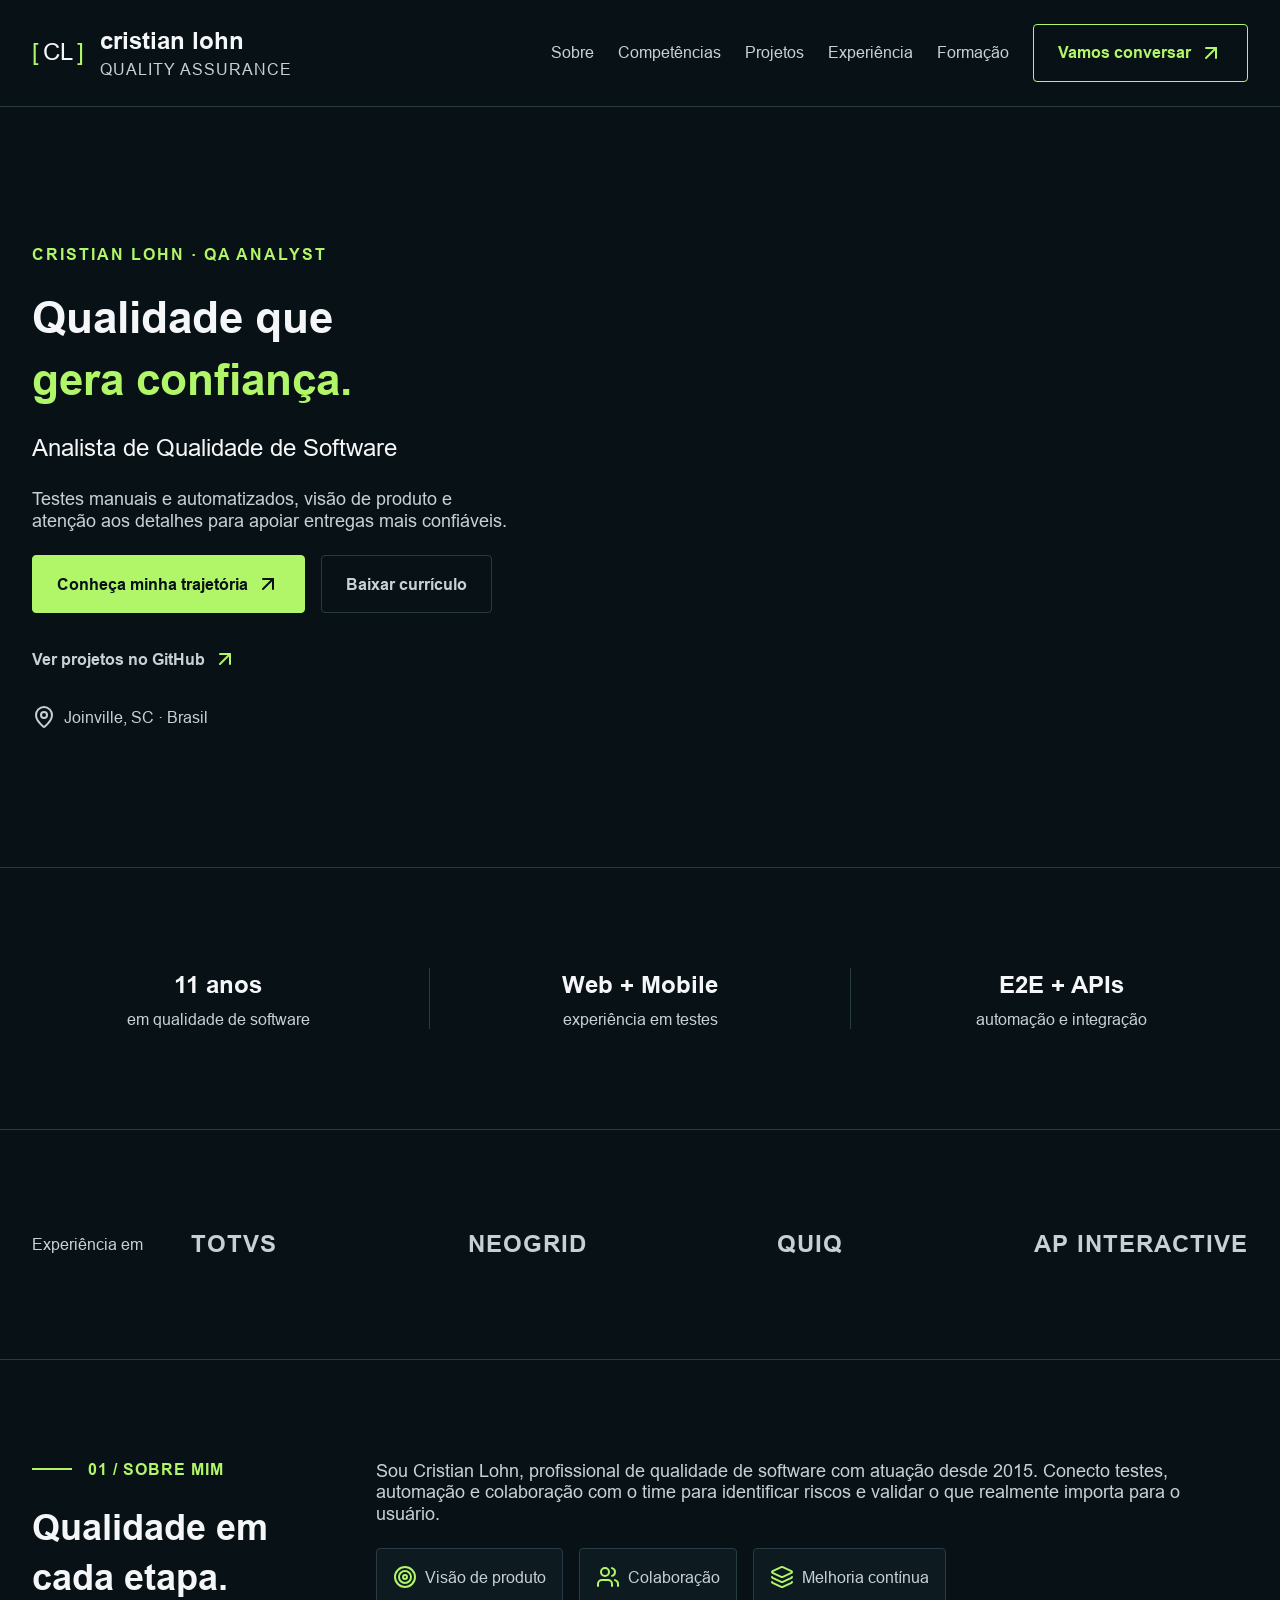
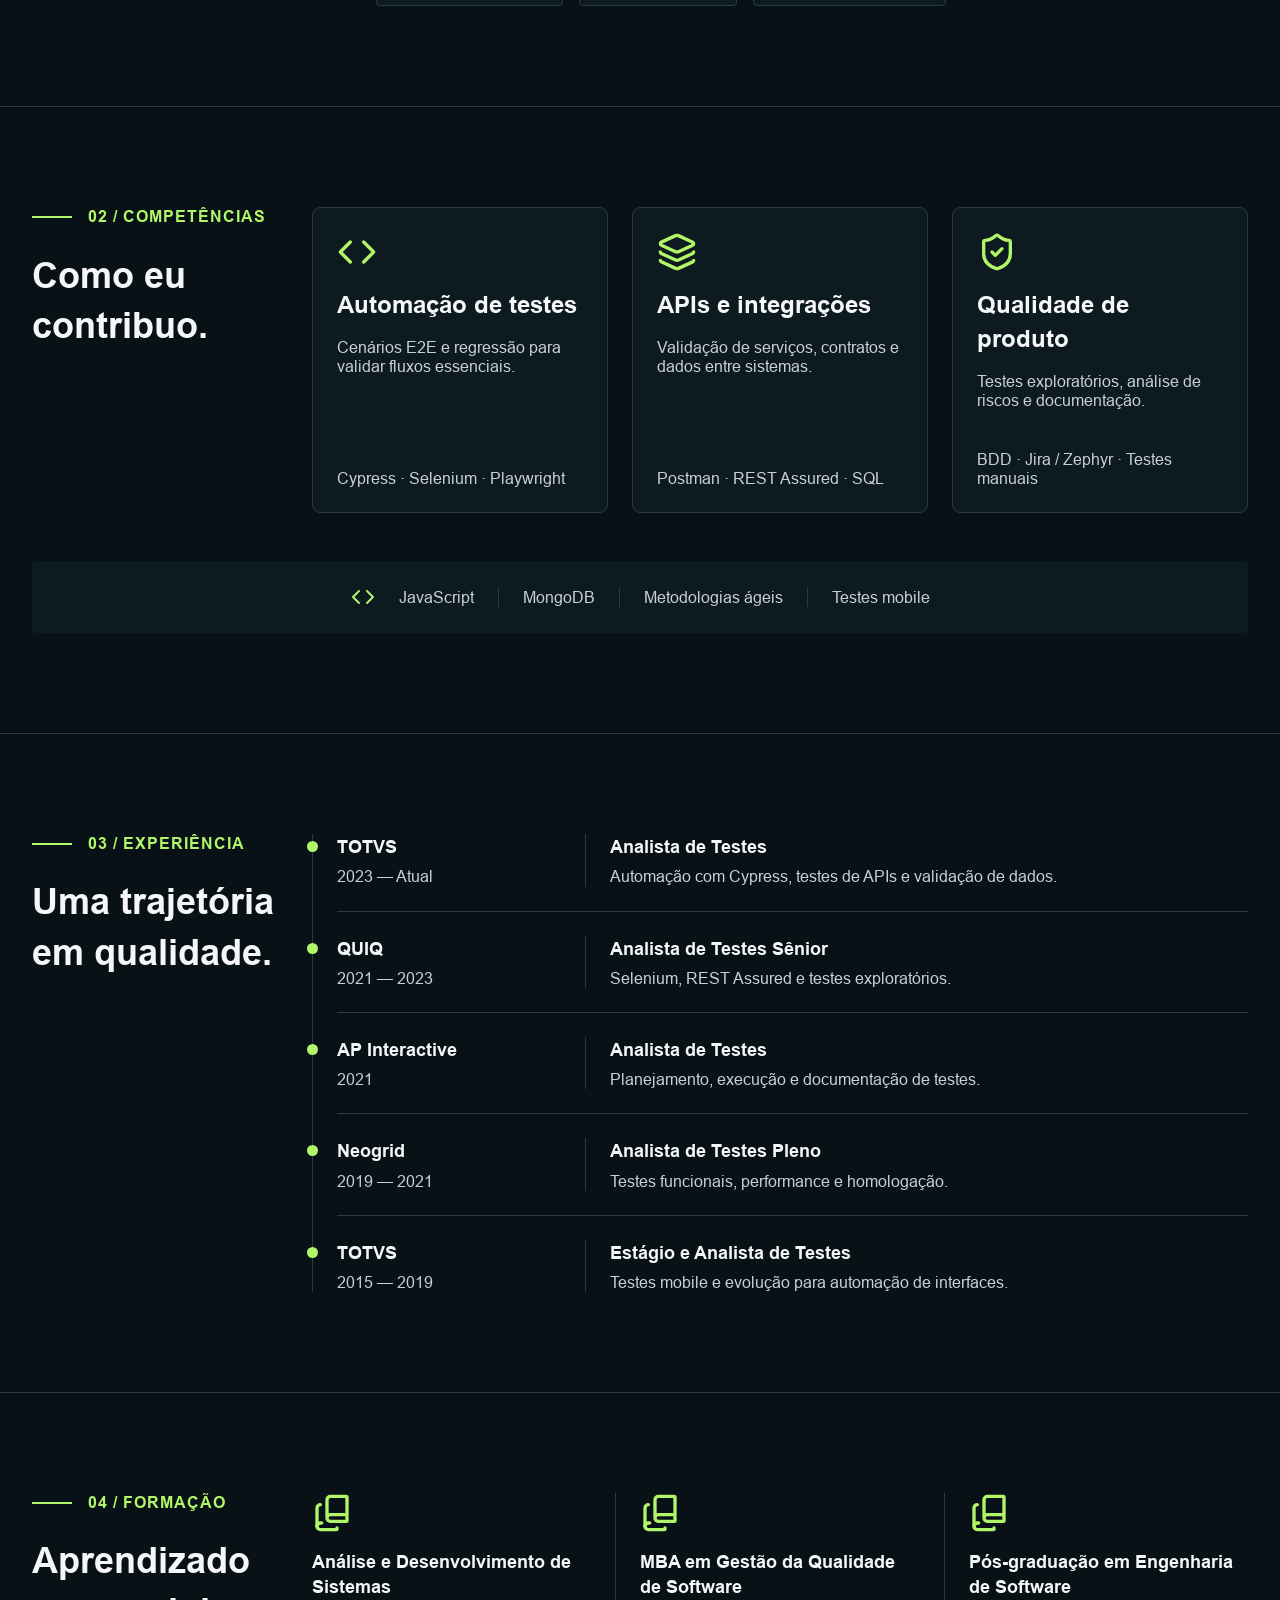
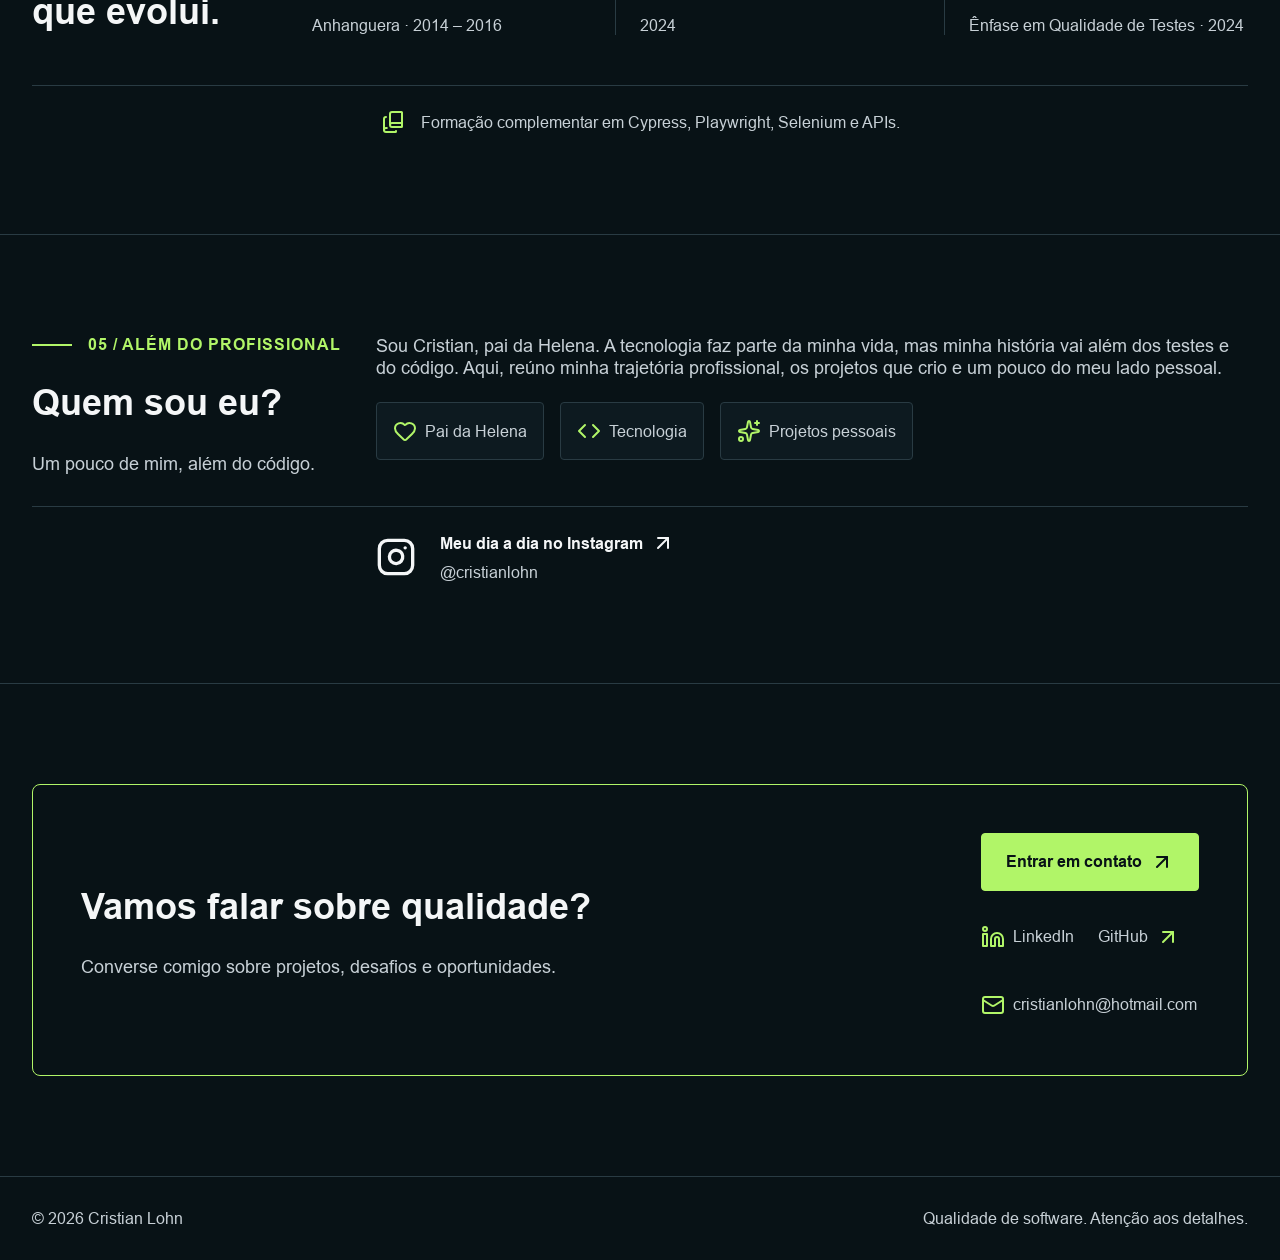
==== index.html @ 8852a689 "first commit" ====
<!doctype html>
<html lang="pt-BR"><head data-forma-key="742e4d9d-9f48-4f87-aa64-7927dced3a9f">
  <meta charset="UTF-8" data-forma-key="9983ed4c-b155-4bf8-a88c-44a43e7c2e31">
  <meta name="viewport" content="width=device-width, initial-scale=1" data-forma-key="8f0eb5d0-8ad1-4099-90ef-3b623051bb37">
  <meta name="robots" content="noindex, nofollow" data-forma-key="2f94a19f-b52a-4fed-840d-349de835027e">
  <meta name="description" content="Cristian Lohn, Analista de Qualidade de Software. Conheça minha trajetória, competências em testes manuais e automatizados e experiência em QA." data-forma-key="b9e9b848-1a5d-459b-8c3f-c9a0f7692f71">
  <title data-forma-key="9aa887f6-1d7d-4786-8fc0-e8adf25eac3b">Cristian Lohn — Qualidade de Software</title>
  <link rel="stylesheet" href="assets/css/design-system.desktop-ec9281e5.css" data-forma-design-system="v1" data-forma-key="9dc6d73b-6955-404a-a8eb-185fbdd22053">
  <link rel="stylesheet" href="assets/css/style.desktop-8885b378.desktop-c624ed92.css" data-forma-key="31aaf127-f1d8-489a-ad68-68d83e2b8c03">
  <script src="assets/js/script.desktop-7956e41a.js" defer="" data-forma-key="41aaf5b6-e6ce-45b0-b7a5-720bc6cd0e49"></script>
<link rel="stylesheet" href="assets/css/section-layout-b451ea03.desktop-254ca4d4.css" data-forma-key="7f36a19b-4502-4670-9be1-bfa2ae172813"><link rel="stylesheet" href="assets/css/section-layout-3dc33262.desktop-8564a715.css" data-forma-key="01422741-ff1f-4032-90cb-3b7b0d07d85a"><link rel="stylesheet" href="assets/fonts/fonts.css" data-forma-fonts="v1"></head>
<body data-forma-key="14867813-5987-40bb-b710-be8789e90deb">
  <a class="skip-link" href="./#conteudo" data-forma-key="c2080b8b-1824-477d-8bae-7bbf7bc5b649">Pular para o conteúdo</a>
  <header class="site-header" data-forma-key="4c300025-f7d0-4d95-b64b-87d9cd71864e">
    <div class="container header-inner" data-forma-key="7bf687e1-f96b-43d4-aa79-5fbf2a7b2ddb">
      <div class="header-top" data-forma-key="49086fad-dbce-4c9e-b12e-f681833be311">
      <a class="brand" href="./#inicio" aria-label="Cristian Lohn — início" data-forma-key="dc96ae3b-84cf-4351-a38d-ce4e71ce4bdc">
        <span class="brand-monogram" data-forma-key="b7aafc8d-180f-4357-84bf-5080e225092a"><span data-forma-key="a0129a79-0e78-473b-b45f-ccb98b17dc2b">[</span> CL <span data-forma-key="0508b1cb-c73a-41f7-af20-dbaf592a3876">]</span></span>
        <span class="brand-copy" data-forma-key="ef7a4892-4233-4d1c-8fd2-88f455ca100a"><strong data-forma-key="8bee6671-1e4e-4340-9046-6eab96d088b0">cristian lohn</strong><span data-forma-key="e9b18302-4c0b-4a6d-96dc-5054d81d15ee">QUALITY ASSURANCE</span></span>
      </a>
      <button class="menu-toggle" type="button" aria-expanded="false" aria-controls="navegacao" aria-label="Abrir menu" hidden="" data-forma-key="e2dc806b-8d58-4721-88e9-78e6590f2c5d"><svg xmlns="http://www.w3.org/2000/svg" width="24" height="24" viewBox="0 0 24 24" fill="none" stroke="currentColor" stroke-width="2" stroke-linecap="round" stroke-linejoin="round" data-iconstack="lucide:menu" class="icon menu-open-icon" aria-hidden="true" data-forma-key="ca96365d-d037-4f20-b948-05637d95c789">
  <path d="M4 5h16" data-forma-key="88a4a859-e239-4981-a6b9-5c4b9770a89e"></path>
  <path d="M4 12h16" data-forma-key="3546e34a-1cf1-42ae-9961-db4bcc3199de"></path>
  <path d="M4 19h16" data-forma-key="5461d4e9-a171-4af3-8baa-d03f6dce5ae8"></path>
</svg><svg xmlns="http://www.w3.org/2000/svg" width="24" height="24" viewBox="0 0 24 24" fill="none" stroke="currentColor" stroke-width="2" stroke-linecap="round" stroke-linejoin="round" data-iconstack="lucide:x" class="icon menu-close-icon" aria-hidden="true" data-forma-key="3ad62909-d944-4ab8-8fec-906572bcebbf">
  <path d="M18 6 6 18" data-forma-key="bf757103-cc81-4ea0-9744-3319e658ba67"></path>
  <path d="m6 6 12 12" data-forma-key="fae80df3-5988-4eac-815b-bbb7613c7fda"></path>
</svg></button>
      </div>
      <nav id="navegacao" class="site-nav" aria-label="Navegação principal" data-forma-key="ee969221-5b8d-419b-bd38-e894dca46cb7">
        <a href="./#sobre" data-forma-key="6d7f6e25-3101-4a9c-8c3d-772a8caf07f3">Sobre</a>
        <a href="./#competencias" data-forma-key="9b840157-7156-4829-abe5-04555a7d4194">Competências</a>
        <span class="unavailable nav-pending" aria-disabled="true" title="Link de projetos ainda não disponível" data-forma-key="055058e4-e272-46a8-abcf-c6c8f7aabedc">Projetos</span>
        <a href="./#experiencia" data-forma-key="4bd98d69-efd3-40c3-8c1c-f7a2778ec764">Experiência</a>
        <a href="./#formacao" data-forma-key="9717a9ca-ff2b-4d89-9a7a-0aeeb63c894c">Formação</a>
        <a class="button button-outline header-cta" href="./#contato" data-forma-key="799c18f9-7103-4ac1-b21e-9382712a45c8">Vamos conversar <svg xmlns="http://www.w3.org/2000/svg" width="24" height="24" viewBox="0 0 24 24" fill="none" stroke="currentColor" stroke-width="2" stroke-linecap="round" stroke-linejoin="round" data-iconstack="lucide:arrow-up-right" class="icon" aria-hidden="true" data-forma-key="a4ad3e07-4c6c-4040-b8f3-d08653f3dc1e">
  <path d="M7 7h10v10" data-forma-key="f0f470fb-9dfb-43ed-85fe-51c7306fad02"></path>
  <path d="M7 17 17 7" data-forma-key="e5cb6691-078c-4982-8b10-a63c8d3cfa27"></path>
</svg></a>
      </nav>
    </div>
  </header>
  <main id="conteudo" tabindex="-1" data-forma-key="a3f2a95a-30e2-476a-ab58-3d82d0fc401e">
    <section id="inicio" class="section hero" aria-labelledby="titulo-inicial" data-forma-key="8e636f5c-c1a6-4864-a711-31117a001e22">
      <div class="container hero-container" data-forma-key="b7aa131f-e36b-4c72-a81c-652af0d49705">
        <div class="hero-content" data-forma-key="b6f5f990-feed-4f47-9345-97583b636f5d">
          <p class="eyebrow" data-forma-key="7eef5d60-1d99-429b-ba08-0615f711c372">CRISTIAN LOHN · QA ANALYST</p>
          <h1 id="titulo-inicial" data-forma-key="efeffb3e-6d5a-4dc8-94ce-3c5b405af692">Qualidade que <span class="accent" data-forma-key="457de232-11fe-48e1-807c-66b6f140edcd">gera confiança.</span></h1>
          <p class="hero-subtitle" data-forma-key="3e6e06c0-147f-4b92-b8ca-0fda0dfb0741">Analista de Qualidade de Software</p>
          <p class="hero-description" data-forma-key="c8a8c492-d217-4e60-a194-172bf9676aa9">Testes manuais e automatizados, visão de produto e atenção aos detalhes para apoiar entregas mais confiáveis.</p>
          <div class="hero-actions" data-forma-key="dc5c4afa-51f6-41e9-b270-d23f65b15f9b">
            <a class="button button-primary" href="./#experiencia" data-forma-key="3dac3223-a539-42c6-9c62-af85baa8a429">Conheça minha trajetória <svg xmlns="http://www.w3.org/2000/svg" width="24" height="24" viewBox="0 0 24 24" fill="none" stroke="currentColor" stroke-width="2" stroke-linecap="round" stroke-linejoin="round" data-iconstack="lucide:arrow-up-right" class="icon" aria-hidden="true" data-forma-key="e6925459-a72e-4fce-992b-20682167cbac">
  <path d="M7 7h10v10" data-forma-key="9736c76c-9d65-4e5f-a08a-ba3d9e25eadd"></path>
  <path d="M7 17 17 7" data-forma-key="3987d7a2-ca54-415b-9e2c-d72a67a01587"></path>
</svg></a>
            <button class="button button-outline" type="button" disabled="" aria-describedby="curriculo-status" data-forma-key="7ab9459f-7ce8-4493-8e4a-08d37436244b">Baixar currículo</button>
          </div>
          <span id="curriculo-status" class="sr-only" data-forma-key="b1137975-ce81-480c-a73e-731fed3c0461">Arquivo do currículo ainda não disponível.</span>
          <span class="text-link unavailable" aria-disabled="true" title="URL do GitHub ainda não disponível" data-forma-key="67752bb2-05aa-4080-98fe-c2156bc2e9f9">Ver projetos no GitHub <svg xmlns="http://www.w3.org/2000/svg" width="24" height="24" viewBox="0 0 24 24" fill="none" stroke="currentColor" stroke-width="2" stroke-linecap="round" stroke-linejoin="round" data-iconstack="lucide:arrow-up-right" class="icon" aria-hidden="true" data-forma-key="9cc343e4-4bba-4084-90c5-b2644f8377c8">
  <path d="M7 7h10v10" data-forma-key="6d175dad-0327-4cf7-a5e8-7a4923d8625f"></path>
  <path d="M7 17 17 7" data-forma-key="0e1d576c-afc6-4c43-8e46-2c621e0aa292"></path>
</svg></span>
          <p class="location" data-forma-key="33f2ba75-2c5b-47ca-a6fa-ef207110425c"><svg xmlns="http://www.w3.org/2000/svg" width="24" height="24" viewBox="0 0 24 24" fill="none" stroke="currentColor" stroke-width="2" stroke-linecap="round" stroke-linejoin="round" data-iconstack="lucide:map-pin" class="icon" aria-hidden="true" data-forma-key="d19ad328-72fa-4801-9873-93d8d264480c">
  <path d="M20 10c0 4.993-5.539 10.193-7.399 11.799a1 1 0 0 1-1.202 0C9.539 20.193 4 14.993 4 10a8 8 0 0 1 16 0" data-forma-key="c2f0f555-39dd-4ba5-a63c-6c30dc3b4e31"></path>
  <circle cx="12" cy="10" r="3" data-forma-key="04646c87-feaa-420f-87af-850e1621ba1f"></circle>
</svg>Joinville, SC · Brasil</p>
        </div>
      </div>
    </section>
    <section id="indicadores" class="section metrics-section" aria-label="Experiência em qualidade de software" data-forma-key="7330e6f1-24eb-44a1-90bd-83e99eb5f4aa">
      <div class="container" data-forma-key="b3255865-a437-41c3-9ccd-df9de93802f8">
        <dl class="metrics" data-forma-key="dd882871-c83d-4478-8d45-3541f4d4e920">
          <div class="metric" data-forma-key="cf249027-8048-4ed5-b863-749fd20d5ea1"><dt data-forma-key="eaaa8a8a-2cda-4071-acee-99eab3251bf2">11 anos</dt><dd data-forma-key="74ae7a3b-f468-4586-a7b3-60161720b401">em qualidade de software</dd></div>
          <div class="metric" data-forma-key="903e0086-c180-4fe1-b179-5d9920c686d0"><dt data-forma-key="bf742ef1-be90-4cb7-a1b3-cad79828027f">Web + Mobile</dt><dd data-forma-key="bcd946fd-5a9a-420d-b773-1a901ab09d12">experiência em testes</dd></div>
          <div class="metric" data-forma-key="6201c470-e99e-4cec-b5ac-2a0b8f2f59a7"><dt data-forma-key="094bece9-a1b9-44bf-9021-9d951dd04c40">E2E + APIs</dt><dd data-forma-key="8f62a066-bbaf-4a23-88b7-7e402cb95190">automação e integração</dd></div>
        </dl>
      </div>
    </section>
    <section id="empresas" class="section companies-section" aria-label="Empresas da trajetória profissional" data-forma-key="e9a70122-bdc3-4141-b016-9cdff4b847a7">
      <div class="container companies-inner" data-forma-key="a5bbbf54-ce80-444f-8b50-33b036ad1959">
        <p class="companies-label" data-forma-key="a46a0ac1-1d5f-4f46-ab47-26d3c203ffcf">Experiência em</p>
        <ul class="companies-list" data-forma-key="28f26c93-5257-43f2-ab10-fab9dc5a3430"><li data-forma-key="6106e433-090f-4cb1-a2fa-3554da2aa9e3">TOTVS</li><li data-forma-key="b6c41aa0-2506-4a37-9ee6-a79b7d636646">NEOGRID</li><li data-forma-key="a882c582-d415-4e00-a232-703e985b5e5e">QUIQ</li><li data-forma-key="e671ac69-a40b-4e4c-bec6-2478634e35eb">AP INTERACTIVE</li></ul>
      </div>
    </section>
    <section id="sobre" class="section" aria-labelledby="sobre-titulo" data-forma-key="c3ba05f8-9756-4739-9119-c0c5e84da14c">
      <div class="container editorial about-layout" data-forma-key="85815545-b7d5-4165-9bf7-dd0da5c2da23">
        <div class="section-heading" data-forma-key="fc2fdc4e-82df-4617-bb09-1f1dbdd31416"><p class="eyebrow section-label" data-forma-key="75632781-7ea0-41c0-b616-4422eefb80d8">01 / SOBRE MIM</p><h2 id="sobre-titulo" data-forma-key="cc4a38bb-6ec4-4530-b418-54c46ba48815">Qualidade em cada etapa.</h2></div>
        <div class="section-content about-content" data-forma-key="9a36236f-5109-461f-b6e3-e2404b78d47c">
          <p data-forma-key="be56d87c-e085-4873-b326-566cf76bcc9a">Sou Cristian Lohn, profissional de qualidade de software com atuação desde 2015. Conecto testes, automação e colaboração com o time para identificar riscos e validar o que realmente importa para o usuário.</p>
          <ul class="attributes" data-forma-key="0b86bef9-ffc2-4713-b78c-d4c8814bed16">
            <li data-forma-key="8215ca3f-fa63-4dd1-83a4-569e348ce6c1"><svg xmlns="http://www.w3.org/2000/svg" width="24" height="24" viewBox="0 0 24 24" fill="none" stroke="currentColor" stroke-width="2" stroke-linecap="round" stroke-linejoin="round" data-iconstack="lucide:target" class="icon" aria-hidden="true" data-forma-key="91557408-4e43-476b-87e8-d1455c538a46">
  <circle cx="12" cy="12" r="10" data-forma-key="a1f9e1be-28e7-4e68-b235-771f981a616d"></circle>
  <circle cx="12" cy="12" r="6" data-forma-key="0d10a93d-3e84-4172-aefe-643bbf97d568"></circle>
  <circle cx="12" cy="12" r="2" data-forma-key="f8bee81c-bea1-4395-8def-131145156cac"></circle>
</svg>Visão de produto</li>
            <li data-forma-key="e9d190e2-fc04-442b-bddc-5d15ec66d278"><svg xmlns="http://www.w3.org/2000/svg" width="24" height="24" viewBox="0 0 24 24" fill="none" stroke="currentColor" stroke-width="2" stroke-linecap="round" stroke-linejoin="round" data-iconstack="lucide:users" class="icon" aria-hidden="true" data-forma-key="824dfd18-0735-44c1-8d43-1091a72bae39">
  <path d="M16 21v-2a4 4 0 0 0-4-4H6a4 4 0 0 0-4 4v2" data-forma-key="40345660-7ba3-4194-81c7-3d41514c4bf9"></path>
  <path d="M16 3.128a4 4 0 0 1 0 7.744" data-forma-key="c675a8ff-c378-48dc-8bde-faa681a0e85d"></path>
  <path d="M22 21v-2a4 4 0 0 0-3-3.87" data-forma-key="a016f9bb-6868-442b-a3a9-b580e12382ed"></path>
  <circle cx="9" cy="7" r="4" data-forma-key="c9e31ddc-7d3d-4f66-bc6f-fd641c453c01"></circle>
</svg>Colaboração</li>
            <li data-forma-key="bc67764b-31a6-4164-8cdd-dfbd392c813f"><svg xmlns="http://www.w3.org/2000/svg" width="24" height="24" viewBox="0 0 24 24" fill="none" stroke="currentColor" stroke-width="2" stroke-linecap="round" stroke-linejoin="round" data-iconstack="lucide:layers" class="icon" aria-hidden="true" data-forma-key="bac233b8-288f-4521-b895-d0bc2e9b6c03">
  <path d="M12.83 2.18a2 2 0 0 0-1.66 0L2.6 6.08a1 1 0 0 0 0 1.83l8.58 3.91a2 2 0 0 0 1.66 0l8.58-3.9a1 1 0 0 0 0-1.83z" data-forma-key="cd55d8ca-1cff-450a-b154-d6e7236b15c4"></path>
  <path d="M2 12a1 1 0 0 0 .58.91l8.6 3.91a2 2 0 0 0 1.65 0l8.58-3.9A1 1 0 0 0 22 12" data-forma-key="43d6553d-3254-4233-8298-922481820077"></path>
  <path d="M2 17a1 1 0 0 0 .58.91l8.6 3.91a2 2 0 0 0 1.65 0l8.58-3.9A1 1 0 0 0 22 17" data-forma-key="1058a975-0eac-4f35-8de3-0aeedcfd3bd8"></path>
</svg>Melhoria contínua</li>
          </ul>
        </div>
      </div>
    </section>
    <section id="competencias" class="section" aria-labelledby="competencias-titulo" data-forma-key="b9d64bad-0340-4303-b612-b345364ae5e8">
      <div class="container competence-container" data-forma-key="33e30541-73d0-4791-877e-5ab4d11bd403">
        <div class="editorial competence-layout" data-forma-key="c486fc72-af21-4692-addf-f7c89107651c">
          <div class="section-heading" data-forma-key="e204f8bd-5767-4bce-be54-2c5d2daa3b54"><p class="eyebrow section-label" data-forma-key="4ce8ca84-b6ec-4abb-ba3b-d97f511f9256">02 / COMPETÊNCIAS</p><h2 id="competencias-titulo" data-forma-key="05870dad-28e9-40bc-ac94-e776e9c44845">Como eu contribuo.</h2></div>
          <div class="section-content skill-cards" data-forma-key="8d7a1c83-c7fd-4f1c-ad5c-27f67d742ee0">
            <article class="skill-card" data-forma-key="86390280-b6c9-457d-97b5-760297a29ebb"><svg xmlns="http://www.w3.org/2000/svg" width="24" height="24" viewBox="0 0 24 24" fill="none" stroke="currentColor" stroke-width="2" stroke-linecap="round" stroke-linejoin="round" data-iconstack="lucide:code" class="icon feature-icon" aria-hidden="true" data-forma-key="1eccf836-9bae-48e1-8148-3ad491835ece">
  <path d="m16 18 6-6-6-6" data-forma-key="d8d2acd4-1038-4ae7-a8ba-326ac4a51c1d"></path>
  <path d="m8 6-6 6 6 6" data-forma-key="84b1b6c2-0690-41d6-88d1-d6054bfd8a47"></path>
</svg><h3 data-forma-key="d0c79279-a787-453b-a954-2b4939bf9e02">Automação de testes</h3><p data-forma-key="f24024c7-58d5-45ce-88fc-dbe986b1c8c6">Cenários E2E e regressão para validar fluxos essenciais.</p><p class="technologies" data-forma-key="1abcd2c2-fe58-416a-9f6c-ab1ea5e75f33">Cypress · Selenium · Playwright</p></article>
            <article class="skill-card" data-forma-key="7e8471a7-d719-4b0c-ad21-cfe68299fab4"><svg xmlns="http://www.w3.org/2000/svg" width="24" height="24" viewBox="0 0 24 24" fill="none" stroke="currentColor" stroke-width="2" stroke-linecap="round" stroke-linejoin="round" data-iconstack="lucide:layers" class="icon feature-icon" aria-hidden="true" data-forma-key="2f9a1e4b-83ba-4199-8ce5-d8ee6925b4fb">
  <path d="M12.83 2.18a2 2 0 0 0-1.66 0L2.6 6.08a1 1 0 0 0 0 1.83l8.58 3.91a2 2 0 0 0 1.66 0l8.58-3.9a1 1 0 0 0 0-1.83z" data-forma-key="eba4c046-c556-4dcd-ad47-f4633269d7ee"></path>
  <path d="M2 12a1 1 0 0 0 .58.91l8.6 3.91a2 2 0 0 0 1.65 0l8.58-3.9A1 1 0 0 0 22 12" data-forma-key="b0ab544d-702e-47cd-af9a-4c5c79c39158"></path>
  <path d="M2 17a1 1 0 0 0 .58.91l8.6 3.91a2 2 0 0 0 1.65 0l8.58-3.9A1 1 0 0 0 22 17" data-forma-key="2e140758-4cda-474e-9fb2-30cf8f60710d"></path>
</svg><h3 data-forma-key="d92f6d16-bf48-42e6-80e0-1d8344d1df4c">APIs e integrações</h3><p data-forma-key="20df728e-769d-4c7f-add8-bdc97989190d">Validação de serviços, contratos e dados entre sistemas.</p><p class="technologies" data-forma-key="f4681a75-882d-4ab3-bf8b-2b4a0196608b">Postman · REST Assured · SQL</p></article>
            <article class="skill-card" data-forma-key="d80b5d01-1627-40b9-9fb5-792d5edeb170"><svg xmlns="http://www.w3.org/2000/svg" width="24" height="24" viewBox="0 0 24 24" fill="none" stroke="currentColor" stroke-width="2" stroke-linecap="round" stroke-linejoin="round" data-iconstack="lucide:shield-check" class="icon feature-icon" aria-hidden="true" data-forma-key="e4e5fea1-8194-429f-beb3-e8b12e79a2d6">
  <path d="M20 13c0 5-3.5 7.5-7.66 8.95a1 1 0 0 1-.67-.01C7.5 20.5 4 18 4 13V6a1 1 0 0 1 1-1c2 0 4.5-1.2 6.24-2.72a1.17 1.17 0 0 1 1.52 0C14.51 3.81 17 5 19 5a1 1 0 0 1 1 1z" data-forma-key="0367892d-c7ef-4459-ba45-755922c25fce"></path>
  <path d="m9 12 2 2 4-4" data-forma-key="0bf8ced2-4f3e-4505-851b-737556942cfa"></path>
</svg><h3 data-forma-key="ab0e3924-3d6a-4184-a557-fa8d2005a684">Qualidade de produto</h3><p data-forma-key="5dcd8111-9abd-457c-a51b-ce9ca724616c">Testes exploratórios, análise de riscos e documentação.</p><p class="technologies" data-forma-key="0eecdfdc-068e-4945-8fa0-2da01f83989e">BDD · Jira / Zephyr · Testes manuais</p></article>
          </div>
        </div>
        <div class="technology-band" data-forma-key="b6788c95-85dd-4b64-bf92-b5a0190c094c"><svg xmlns="http://www.w3.org/2000/svg" width="24" height="24" viewBox="0 0 24 24" fill="none" stroke="currentColor" stroke-width="2" stroke-linecap="round" stroke-linejoin="round" data-iconstack="lucide:code" class="icon" aria-hidden="true" data-forma-key="599b112f-c102-4078-ab44-86b8340fdc42">
  <path d="m16 18 6-6-6-6" data-forma-key="518f8bc1-0ce7-4fe0-9e7c-2ed5fb2cb599"></path>
  <path d="m8 6-6 6 6 6" data-forma-key="a41ad03c-2fbd-459c-bac5-45e2ffceef8f"></path>
</svg><ul data-forma-key="9f12c767-4fd1-4846-9256-9e2bbf31ba2b"><li data-forma-key="d7af45b5-441c-4f8c-ba19-4987238488c2">JavaScript</li><li data-forma-key="0c09d0bd-3741-4711-a691-ef560722aeb0">MongoDB</li><li data-forma-key="1ad2168e-ce4b-4939-b15e-fce06e8aa8ed">Metodologias ágeis</li><li data-forma-key="a47d8880-37bb-4e69-89a9-d902088675c9">Testes mobile</li></ul></div>
      </div>
    </section>
    <section id="experiencia" class="section" aria-labelledby="experiencia-titulo" data-forma-key="7d1f0af5-8609-4e2b-9543-e49ea23e1a62">
      <div class="container editorial" data-forma-key="9368b618-1658-4a71-a07a-41db5a79beab">
        <div class="section-heading" data-forma-key="4dfaa085-38bf-41c2-8df2-cdf8f5a0448e"><p class="eyebrow section-label" data-forma-key="d67a70aa-0845-4ec7-b84e-64bda3f10fd7">03 / EXPERIÊNCIA</p><h2 id="experiencia-titulo" data-forma-key="b7c6f985-122d-4518-ad7d-48333d73eee2">Uma trajetória em qualidade.</h2></div>
        <ol class="section-content timeline" data-forma-key="d91d445f-e116-44ec-a268-1bef848efacb">
          <li class="timeline-item" data-forma-key="ff54eafb-a600-4c30-ae4b-908f29faaeb4"><div class="job-meta" data-forma-key="15c2f421-c388-492d-bc1d-7381d10e907b"><h3 class="company-name" data-forma-key="42d5a171-5b95-45f6-baaf-b418d5170110">TOTVS</h3><p class="job-date" data-forma-key="5ef1d77f-f5ec-4d7a-b332-10e5d2fdb30e">2023 — Atual</p></div><div class="job-detail" data-forma-key="f63eb4ba-2413-49c9-9482-8490b5e67d57"><h3 data-forma-key="37f86176-4e7f-45d2-8541-202a32105736">Analista de Testes</h3><p data-forma-key="01440974-d0a3-42b9-b361-35d5dbac40cf">Automação com Cypress, testes de APIs e validação de dados.</p></div></li>
          <li class="timeline-item" data-forma-key="046c9801-04e2-48b5-b5fe-2086cbb99312"><div class="job-meta" data-forma-key="14d93c2d-9451-4612-ae22-a4b0cddcbdd6"><h3 class="company-name" data-forma-key="b031f3da-7315-4ca8-9537-eb91efb3c7cb">QUIQ</h3><p class="job-date" data-forma-key="cc56aed4-a626-4f61-bcb2-6d35250727ee">2021 — 2023</p></div><div class="job-detail" data-forma-key="622f9df2-d92c-4096-8003-97351cc196ad"><h3 data-forma-key="c4a58b9f-7408-460c-a8ff-aeb5d0e8a675">Analista de Testes Sênior</h3><p data-forma-key="8bf78611-bb7c-419b-8289-8918dfd51ccf">Selenium, REST Assured e testes exploratórios.</p></div></li>
          <li class="timeline-item" data-forma-key="461beddb-921f-426b-a70c-e72da6f276b2"><div class="job-meta" data-forma-key="dfc441e7-16a9-4aa3-9183-58498306a9f3"><h3 class="company-name" data-forma-key="30b717ee-cbaf-4a9b-a4bb-b75c1128592b">AP Interactive</h3><p class="job-date" data-forma-key="d2d0dc7b-766a-4417-b7de-a7b0da6abb81">2021</p></div><div class="job-detail" data-forma-key="9a6ca527-976a-49aa-93c9-e10d17679717"><h3 data-forma-key="06ae068c-2cc9-4506-b0a7-b4678477eb79">Analista de Testes</h3><p data-forma-key="2792c17e-2fe9-42f4-91bc-6c42eb5461c3">Planejamento, execução e documentação de testes.</p></div></li>
          <li class="timeline-item" data-forma-key="9d7ec967-845e-49f8-92a2-4347e3828a09"><div class="job-meta" data-forma-key="3bf5e1e5-e4e0-44e9-adc5-8e1fffaf6a3d"><h3 class="company-name" data-forma-key="1a4a40b8-93e5-44f5-aa27-955f68e769ac">Neogrid</h3><p class="job-date" data-forma-key="dd94e057-41aa-4cb5-9e32-81f1d6725303">2019 — 2021</p></div><div class="job-detail" data-forma-key="4abaaa6c-5640-4507-a963-a109784af94d"><h3 data-forma-key="ca1aac33-7c6c-4d19-b58d-4296a5633b82">Analista de Testes Pleno</h3><p data-forma-key="38f68d1d-123b-4037-b568-ff80f3604ae5">Testes funcionais, performance e homologação.</p></div></li>
          <li class="timeline-item" data-forma-key="b2e2a230-8550-4ae8-b789-41c2fbfc23f0"><div class="job-meta" data-forma-key="a473dc6b-cd35-4257-91f0-00dac2ffaad4"><h3 class="company-name" data-forma-key="10a3f68a-a824-41dc-a592-5da0208e4588">TOTVS</h3><p class="job-date" data-forma-key="155d971c-10b1-4215-b6a0-b4fab881ed3b">2015 — 2019</p></div><div class="job-detail" data-forma-key="d1f44a06-5bf6-4694-b3f1-6cf135632b83"><h3 data-forma-key="86f8b8bc-b3da-428b-ae8a-17ac2c23916a">Estágio e Analista de Testes</h3><p data-forma-key="6d418112-e8af-4bb6-983a-fcf3c4643ecc">Testes mobile e evolução para automação de interfaces.</p></div></li>
        </ol>
      </div>
    </section>
    <section id="formacao" class="section" aria-labelledby="formacao-titulo" data-forma-key="fe30f587-36dc-484b-a542-5245338a5a5b">
      <div class="container education-container" data-forma-key="f045a74f-093e-470c-933b-54033c347882">
        <div class="editorial" data-forma-key="a8e53631-5c97-47b6-8403-47cc6dccc428">
          <div class="section-heading" data-forma-key="6164f572-e2db-45f6-8e2a-176dbd136982"><p class="eyebrow section-label" data-forma-key="739b20ef-d65f-42d3-92ef-670a4ec9c486">04 / FORMAÇÃO</p><h2 id="formacao-titulo" data-forma-key="646e6939-71ce-46b6-92b1-2f6e995df766">Aprendizado que evolui.</h2></div>
          <ul class="section-content education-list" data-forma-key="41226462-e183-4607-be0d-948de5cc3b84">
            <li class="education-item" data-forma-key="2c2873b9-ca2d-4da5-a086-a8da17b00fcc"><svg xmlns="http://www.w3.org/2000/svg" width="24" height="24" viewBox="0 0 24 24" fill="none" stroke="currentColor" stroke-width="2" stroke-linecap="round" stroke-linejoin="round" data-iconstack="lucide:book-copy" class="icon feature-icon" aria-hidden="true" data-forma-key="8d02132a-20cc-41db-9bcd-5e536c1c2486">
  <path d="M5 7a2 2 0 0 0-2 2v11" data-forma-key="882afc45-9124-40b0-a6d1-fbdf7069726d"></path>
  <path d="M5.803 18H5a2 2 0 0 0 0 4h9.5a.5.5 0 0 0 .5-.5V21" data-forma-key="f3ae7978-a705-4d25-a14b-cc95025fad58"></path>
  <path d="M9 15V4a2 2 0 0 1 2-2h9.5a.5.5 0 0 1 .5.5v14a.5.5 0 0 1-.5.5H11a2 2 0 0 1 0-4h10" data-forma-key="f185b10b-b303-4137-ac70-79a72a3843b2"></path>
</svg><h3 data-forma-key="df9f1502-5bcc-4e59-bdc6-1e17da3df3ec">Análise e Desenvolvimento de Sistemas</h3><p data-forma-key="b88e07b5-788c-4956-906b-5acfb289a6b0">Anhanguera · 2014 – 2016</p></li>
            <li class="education-item" data-forma-key="ea21c291-7633-4e60-8cd2-4a827c46fb72"><svg xmlns="http://www.w3.org/2000/svg" width="24" height="24" viewBox="0 0 24 24" fill="none" stroke="currentColor" stroke-width="2" stroke-linecap="round" stroke-linejoin="round" data-iconstack="lucide:book-copy" class="icon feature-icon" aria-hidden="true" data-forma-key="3205f6a9-b4a8-4717-b466-4e199ad636a3">
  <path d="M5 7a2 2 0 0 0-2 2v11" data-forma-key="13f54917-b9dd-40ff-8c0f-09a2d8be265d"></path>
  <path d="M5.803 18H5a2 2 0 0 0 0 4h9.5a.5.5 0 0 0 .5-.5V21" data-forma-key="b8df1b28-afcf-46a5-a6f9-105800eed5e2"></path>
  <path d="M9 15V4a2 2 0 0 1 2-2h9.5a.5.5 0 0 1 .5.5v14a.5.5 0 0 1-.5.5H11a2 2 0 0 1 0-4h10" data-forma-key="9f8f1aeb-559a-4337-be5a-911f183cbb58"></path>
</svg><h3 data-forma-key="2531e094-f1bb-4663-b16c-9f8611461dd8">MBA em Gestão da Qualidade de Software</h3><p data-forma-key="da4a94cd-1dcc-4b4b-a3d1-369d3d889cb6">2024</p></li>
            <li class="education-item" data-forma-key="bd1f8e10-f90b-4757-9049-7e4d47445975"><svg xmlns="http://www.w3.org/2000/svg" width="24" height="24" viewBox="0 0 24 24" fill="none" stroke="currentColor" stroke-width="2" stroke-linecap="round" stroke-linejoin="round" data-iconstack="lucide:book-copy" class="icon feature-icon" aria-hidden="true" data-forma-key="e188f407-867a-417e-a4b4-4d9d6171208e">
  <path d="M5 7a2 2 0 0 0-2 2v11" data-forma-key="9d5f261d-3d8d-4ba4-a658-d06a989afc17"></path>
  <path d="M5.803 18H5a2 2 0 0 0 0 4h9.5a.5.5 0 0 0 .5-.5V21" data-forma-key="3523af8f-3baf-4053-8032-207a0ed0e0dc"></path>
  <path d="M9 15V4a2 2 0 0 1 2-2h9.5a.5.5 0 0 1 .5.5v14a.5.5 0 0 1-.5.5H11a2 2 0 0 1 0-4h10" data-forma-key="bc1c7cbf-1ef6-461e-83cd-b0bce797563b"></path>
</svg><h3 data-forma-key="332373f0-0371-4ba4-81f6-e7b8d62c6b6c">Pós-graduação em Engenharia de Software</h3><p data-forma-key="56f47743-e38b-4af6-b4e9-f0206920b7f3">Ênfase em Qualidade de Testes · 2024</p></li>
          </ul>
        </div>
        <p class="education-note" data-forma-key="a7f25d7e-8ec8-470c-ae9b-1cc68f66cd61"><svg xmlns="http://www.w3.org/2000/svg" width="24" height="24" viewBox="0 0 24 24" fill="none" stroke="currentColor" stroke-width="2" stroke-linecap="round" stroke-linejoin="round" data-iconstack="lucide:book-copy" class="icon" aria-hidden="true" data-forma-key="8faa7fa9-4f7e-4e0e-8e9f-aef00b7330b4">
  <path d="M5 7a2 2 0 0 0-2 2v11" data-forma-key="52460888-1965-49b1-a201-f9f37f3f3e28"></path>
  <path d="M5.803 18H5a2 2 0 0 0 0 4h9.5a.5.5 0 0 0 .5-.5V21" data-forma-key="0af6dcc2-b020-4f4e-8a54-c758af4d12bc"></path>
  <path d="M9 15V4a2 2 0 0 1 2-2h9.5a.5.5 0 0 1 .5.5v14a.5.5 0 0 1-.5.5H11a2 2 0 0 1 0-4h10" data-forma-key="e0ee751f-ef8d-4d21-a6d8-a0af9137fb85"></path>
</svg>Formação complementar em Cypress, Playwright, Selenium e APIs.</p>
      </div>
    </section>
    <section id="quem-sou-eu" class="section personal-section" aria-labelledby="quem-sou-eu-titulo" data-forma-key="15c2cff7-b942-4749-8563-de9582458c2e">
      <div class="container personal-container" data-forma-key="f9f2702f-d8a5-4fea-a62c-f8925e2765a9">
        <div class="editorial about-layout" data-forma-key="ad96ab3b-cda3-42ed-b695-c5e573dfc180">
          <div class="section-heading" data-forma-key="c9e2a467-1a8f-4a01-8988-b58c1a45caa6">
            <p class="eyebrow section-label" data-forma-key="1f2f2201-18e0-42b2-b855-5d32fbc354ca">05 / ALÉM DO PROFISSIONAL</p>
            <h2 id="quem-sou-eu-titulo" data-forma-key="f8361734-5fbb-4f99-a123-eba3eae095d5">Quem sou eu?</h2>
            <p data-forma-key="e2b2ccc2-c153-4950-a190-455e1a5c12d0">Um pouco de mim, além do código.</p>
          </div>
          <div class="section-content about-content" data-forma-key="ff27311a-5490-4e66-af23-5898f4c8491d">
            <p data-forma-key="68e45fa7-7273-43dd-b67c-4791752bac1c">Sou Cristian, pai da Helena. A tecnologia faz parte da minha vida, mas minha história vai além dos testes e do código. Aqui, reúno minha trajetória profissional, os projetos que crio e um pouco do meu lado pessoal.</p>
            <ul class="attributes" data-forma-key="4b810d7f-43f3-4da4-8332-c8acd5a4b16b">
              <li data-forma-key="3c734a0e-7866-4c8e-b668-44feec6da3c5"><svg xmlns="http://www.w3.org/2000/svg" width="24" height="24" viewBox="0 0 24 24" fill="none" stroke="currentColor" stroke-width="2" stroke-linecap="round" stroke-linejoin="round" data-iconstack="lucide:heart" class="icon" aria-hidden="true" data-forma-key="5b860091-6d04-438f-8378-cfeffae23a2a">
  <path d="M2 9.5a5.5 5.5 0 0 1 9.591-3.676.56.56 0 0 0 .818 0A5.49 5.49 0 0 1 22 9.5c0 2.29-1.5 4-3 5.5l-5.492 5.313a2 2 0 0 1-3 .019L5 15c-1.5-1.5-3-3.2-3-5.5" data-forma-key="b22440bb-9361-409e-8ef8-cf1a52346077"></path>
</svg>Pai da Helena</li>
              <li data-forma-key="9583fc35-df0c-4720-aa4f-730e1f12da3a"><svg xmlns="http://www.w3.org/2000/svg" width="24" height="24" viewBox="0 0 24 24" fill="none" stroke="currentColor" stroke-width="2" stroke-linecap="round" stroke-linejoin="round" data-iconstack="lucide:code" class="icon" aria-hidden="true" data-forma-key="05a2548d-5007-497b-a38a-d46e1a746422">
  <path d="m16 18 6-6-6-6" data-forma-key="8f476276-320e-468f-8c2d-a7148f2cc12e"></path>
  <path d="m8 6-6 6 6 6" data-forma-key="2e32fe58-13b8-4138-88e0-3b86453f9c30"></path>
</svg>Tecnologia</li>
              <li data-forma-key="f0f33fe1-d421-4967-b23a-268e61180954"><svg xmlns="http://www.w3.org/2000/svg" width="24" height="24" viewBox="0 0 24 24" fill="none" stroke="currentColor" stroke-width="2" stroke-linecap="round" stroke-linejoin="round" data-iconstack="lucide:sparkles" class="icon" aria-hidden="true" data-forma-key="9aefed81-6a8e-4b86-ad6a-378dcff9cf3f">
  <path d="M11.017 2.814a1 1 0 0 1 1.966 0l1.051 5.558a2 2 0 0 0 1.594 1.594l5.558 1.051a1 1 0 0 1 0 1.966l-5.558 1.051a2 2 0 0 0-1.594 1.594l-1.051 5.558a1 1 0 0 1-1.966 0l-1.051-5.558a2 2 0 0 0-1.594-1.594l-5.558-1.051a1 1 0 0 1 0-1.966l5.558-1.051a2 2 0 0 0 1.594-1.594z" data-forma-key="bf3b6cca-a928-480e-9a25-664251ab4661"></path>
  <path d="M20 2v4" data-forma-key="074420d7-f93b-459f-87dc-ba870ad278b8"></path>
  <path d="M22 4h-4" data-forma-key="c407a6cf-c8d7-47ef-b4fa-82b9b61cc77c"></path>
  <circle cx="4" cy="20" r="2" data-forma-key="0e91fe98-864f-4c9e-983e-f85d6ea85fe4"></circle>
</svg>Projetos pessoais</li>
            </ul>
          </div>
        </div>
        <div class="personal-social" data-forma-key="6bee3356-b00c-454c-a9ba-e8887eae2887">
          <a class="personal-instagram" href="https://www.instagram.com/cristianlohn/" target="_blank" rel="noopener noreferrer" data-forma-key="287bdaf4-cc45-433a-8cb3-69ad5558f7ac">
            <svg xmlns="http://www.w3.org/2000/svg" width="24" height="24" viewBox="0 0 24 24" fill="none" stroke="currentColor" stroke-width="2" stroke-linecap="round" stroke-linejoin="round" data-iconstack="lucide:instagram" class="icon" aria-hidden="true" data-forma-key="13a72a91-df68-468c-a433-9db32252cbab">
  <rect width="20" height="20" x="2" y="2" rx="5" ry="5" data-forma-key="72863b08-c0b9-4763-9c99-a3297184e81e"></rect>
  <path d="M16 11.37A4 4 0 1 1 12.63 8 4 4 0 0 1 16 11.37z" data-forma-key="cc323662-e076-44da-837d-561fba6350d7"></path>
  <line x1="17.5" x2="17.51" y1="6.5" y2="6.5" data-forma-key="0620321c-6a5a-4485-87dd-35cd0e9e7b8c"></line>
</svg>
            <span class="personal-social-copy" data-forma-key="454e4c04-40fd-498c-af4c-dbb1fe17afd8"><strong data-forma-key="f49eee42-f7ab-4957-b642-a6ac56ee7ada">Meu dia a dia no Instagram <svg xmlns="http://www.w3.org/2000/svg" width="24" height="24" viewBox="0 0 24 24" fill="none" stroke="currentColor" stroke-width="2" stroke-linecap="round" stroke-linejoin="round" data-iconstack="lucide:arrow-up-right" class="icon" aria-hidden="true" data-forma-key="e270edd1-f0e3-4f1a-8e38-95e50cc7040c">
  <path d="M7 7h10v10" data-forma-key="667c06fd-31cb-4489-bd51-3b8ca9f57695"></path>
  <path d="M7 17 17 7" data-forma-key="cbe1114e-fef7-4150-863f-1c906f7be4a7"></path>
</svg></strong><span data-forma-key="457075a7-843f-4b1d-b457-001e01025e1b">@cristianlohn</span></span>
            <span class="sr-only" data-forma-key="03cc3ff0-3bdc-447e-bfb2-fcd26da69a1e"> (abre em nova aba)</span>
          </a>
        </div>
      </div>
    </section>
    <section id="contato" class="section contact-section" aria-labelledby="contato-titulo" data-forma-key="e0096481-8d05-484e-820d-db26d80ceca0">
      <div class="container" data-forma-key="2a714d1b-c157-4f44-bec3-47b4d66da4a9">
        <div class="contact-panel" data-forma-key="7a89b40b-ed8f-42f7-ad7c-74f9af5cafd4">
          <div class="contact-copy" data-forma-key="9d62f1aa-2eab-4415-8eb7-d65e99efb59e"><h2 id="contato-titulo" data-forma-key="4e157e55-334b-4c02-badc-83dcb1cd5212">Vamos falar sobre qualidade?</h2><p data-forma-key="e3accc6a-6a4f-4f13-9b1e-c49cf56f8e51">Converse comigo sobre projetos, desafios e oportunidades.</p></div>
          <div class="contact-actions" data-forma-key="2c206dd6-0b39-41eb-8f8c-d2ff7527fd5c">
            <a class="button button-primary" href="mailto:cristianlohn@hotmail.com" data-forma-key="dd174060-939f-411b-b14a-4e9cf23963b1">Entrar em contato <svg xmlns="http://www.w3.org/2000/svg" width="24" height="24" viewBox="0 0 24 24" fill="none" stroke="currentColor" stroke-width="2" stroke-linecap="round" stroke-linejoin="round" data-iconstack="lucide:arrow-up-right" class="icon" aria-hidden="true" data-forma-key="9b5fc2fb-e0ba-4a54-a0f3-41344052ea24">
  <path d="M7 7h10v10" data-forma-key="13db888a-600b-47a1-b127-8c07f379d436"></path>
  <path d="M7 17 17 7" data-forma-key="ef0764d2-f151-47d4-a11a-0d23c01a5f46"></path>
</svg></a>
            <ul class="social-list" data-forma-key="15a3e3ef-d6ae-4e83-a687-bb619cb55c30"><li data-forma-key="48f137e6-9d9b-471a-9355-7afdb011277c"><span class="unavailable social-item" aria-disabled="true" title="URL do LinkedIn ainda não disponível" data-forma-key="7672af1d-9c68-4655-8b41-87791f98364a"><svg xmlns="http://www.w3.org/2000/svg" width="24" height="24" viewBox="0 0 24 24" fill="none" stroke="currentColor" stroke-width="2" stroke-linecap="round" stroke-linejoin="round" data-iconstack="lucide:linkedin" class="icon" aria-hidden="true" data-forma-key="75a97f7b-68be-49db-9433-e8b83dd79f38">
  <path d="M16 8a6 6 0 0 1 6 6v7h-4v-7a2 2 0 0 0-2-2 2 2 0 0 0-2 2v7h-4v-7a6 6 0 0 1 6-6z" data-forma-key="49fbe5ae-2a87-4be8-a701-1ba087e95448"></path>
  <rect width="4" height="12" x="2" y="9" data-forma-key="6970ada5-2e17-4ef5-9068-415205c7ddd8"></rect>
  <circle cx="4" cy="4" r="2" data-forma-key="11573c42-8360-4da0-9ee0-e45b75b6df94"></circle>
</svg>LinkedIn</span></li><li data-forma-key="c3978960-7351-41ed-a180-0aab5e97cabb"><span class="unavailable social-item" aria-disabled="true" title="URL do GitHub ainda não disponível" data-forma-key="63dcb0ff-7fe3-4ec0-8ecd-518028a6ed8d">GitHub <svg xmlns="http://www.w3.org/2000/svg" width="24" height="24" viewBox="0 0 24 24" fill="none" stroke="currentColor" stroke-width="2" stroke-linecap="round" stroke-linejoin="round" data-iconstack="lucide:arrow-up-right" class="icon" aria-hidden="true" data-forma-key="6ddf3b0e-2c46-4950-bcdd-4bcb919bfce8">
  <path d="M7 7h10v10" data-forma-key="f4fd08c6-7af0-41bc-bd23-4be5ef02a40d"></path>
  <path d="M7 17 17 7" data-forma-key="b72e7ecd-c260-4045-ba33-413b9be400a6"></path>
</svg></span></li></ul>
            <a class="email-link" href="mailto:cristianlohn@hotmail.com" data-forma-key="a47edcc2-98d7-44e8-8e83-1da477fdfe88"><svg xmlns="http://www.w3.org/2000/svg" width="24" height="24" viewBox="0 0 24 24" fill="none" stroke="currentColor" stroke-width="2" stroke-linecap="round" stroke-linejoin="round" data-iconstack="lucide:mail" class="icon" aria-hidden="true" data-forma-key="49379373-cb58-48b3-8e5e-d6aa38992769">
  <path d="m22 7-8.991 5.727a2 2 0 0 1-2.009 0L2 7" data-forma-key="15a278e5-345f-4b40-9b77-71c1865466d9"></path>
  <rect x="2" y="4" width="20" height="16" rx="2" data-forma-key="54f755c9-376f-4fc3-b0d0-e36c0ff3dc52"></rect>
</svg><span data-forma-key="de7de683-ff6b-4d37-a55a-d4874bbac568">cristianlohn@hotmail.com</span></a>
          </div>
        </div>
      </div>
    </section>
  </main>
  <footer class="site-footer" data-forma-key="3e1fceef-b9ea-4f3a-a084-f2fe0ed186c5"><div class="container footer-inner" data-forma-key="cdaa8c0b-001a-4dd1-8a48-704a34549b2a"><p data-forma-key="c9d0d2a2-977f-4391-b940-7af661d01f5f">© 2026 Cristian Lohn</p><p data-forma-key="eff71137-f3cc-4e4d-a915-cb7e7ddb08cd">Qualidade de software. Atenção aos detalhes.</p></div></footer>


</body></html>
---- assets/css/design-system.desktop-ec9281e5.css ----
/* Forma Studio Design System · v1 */
:root {
  --color-bg: #081216 !important;
  --color-surface: #0d1a20 !important;
  --color-title: #f4f6f7 !important;
  --color-text: #c7d0d6 !important;
  --color-primary: #b1f568 !important;
  --color-primary-hover: #c4ff88 !important;
  --scrollbar-thumb: var(--color-primary) !important;
  --scrollbar-track: var(--color-bg) !important;
  --color-on-primary: #081216 !important;
  --color-border: #293b43 !important;
  --font-heading: Arial, sans-serif !important;
  --font-body: Arial, sans-serif !important;
  --font-h1: 48px !important;
  --font-h2: 40px !important;
  --font-h3: 24px !important;
  --font-body-size: 18px !important;
  --font-small: 16px !important;
  --icon-size: 24px !important;
  --icon-feature: 48px !important;
  --container-max: 1280px !important;
  --page-gutter: 0px !important;
  --section-space: 100px !important;
  --layout-gap: 24px !important;
  --space-xs: 4px !important;
  --space-sm: 8px !important;
  --space-md: 16px !important;
  --space-lg: 24px !important;
  --space-xl: 32px !important;
  --space-2xl: 48px !important;
  --radius-sm: 4px !important;
  --radius-md: 8px !important;
  --radius-lg: 16px !important;
  --shadow-sm: 0 2px 8px #00000014 !important;
  --shadow-md: 0 8px 24px #0000001A !important;
  --font-weight-heading: 700 !important;
  --font-weight-body: 400 !important;
  --line-height-heading: 1.4 !important;
  --line-height-body: 1.2 !important;
}

@media (max-width: 1440px) {
:root { --font-h1: 44px !important; }
}

@media (max-width: 1024px) {
:root { --font-h1: 38px !important; }
}

@media (max-width: 767px) {
:root { --font-h1: clamp(28px, 7vw, 40px) !important; }
}

@media (max-width: 1440px) {
:root { --font-h2: 36px !important; }
}

@media (max-width: 1024px) {
:root { --font-h2: 32px !important; }
}

@media (max-width: 767px) {
:root { --font-h2: clamp(24px, 6.6vw, 36px) !important; }
}

@media (max-width: 1024px) {
:root { --font-h3: 22px !important; }
}

@media (max-width: 767px) {
:root { --font-h3: clamp(20px, 5.2vw, 28px) !important; }
}

@media (max-width: 1024px) {
:root { --font-body-size: 17px !important; }
}

@media (max-width: 767px) {
:root { --font-body-size: clamp(16px, 4.2vw, 20px) !important; }
}

@media (max-width: 767px) {
:root { --font-small: clamp(14px, 3.8vw, 16px) !important; }
}

@media (max-width: 767px) {
:root { --icon-size: clamp(20px, 6vw, 28px) !important; }
}

@media (max-width: 1440px) {
:root { --icon-feature: 40px !important; }
}

@media (max-width: 767px) {
:root { --icon-feature: clamp(32px, 10vw, 48px) !important; }
}

@media (max-width: 1440px) {
:root { --page-gutter: 32px !important; }
}

@media (max-width: 1024px) {
:root { --page-gutter: 40px !important; }
}

@media (max-width: 767px) {
:root { --page-gutter: 20px !important; }
}

@media (max-width: 1024px) {
:root { --section-space: 80px !important; }
}

@media (max-width: 767px) {
:root { --section-space: 50px !important; }
}
/* End Forma Studio Design System */
---- assets/css/style.desktop-8885b378.desktop-c624ed92.css ----
/* Cristian Lohn — componentes ligados ao Design System do projeto. */
*, *::before, *::after { box-sizing: border-box; }
html { scroll-behavior: smooth; scrollbar-color: var(--scrollbar-thumb) var(--scrollbar-track); scrollbar-width: auto; }
body { margin: 0; background: var(--color-bg); color: var(--color-text); font-family: var(--font-body); font-weight: var(--font-weight-body); font-size: var(--font-body-size); line-height: var(--line-height-body); }
img, svg { display: block; max-width: 100%; }
img { height: auto; }
button, input, select, textarea { font: inherit; }
button, a { -webkit-tap-highlight-color: transparent; }
button { color: inherit; }
h1, h2, h3, h4, h5, h6 { margin: 0; color: var(--color-title); font-family: var(--font-heading); font-weight: var(--font-weight-heading); line-height: var(--line-height-heading); overflow-wrap: anywhere; }
h1 { font-size: var(--font-h1); }
h2 { font-size: var(--font-h2); }
h3 { font-size: var(--font-h3); }
h4, h5, h6 { font-size: var(--font-body-size); }
p { margin: 0; line-height: var(--line-height-body); overflow-wrap: anywhere; }
a { color: inherit; text-decoration: none; overflow-wrap: anywhere; }
ul, ol, dl { margin: 0; padding: 0; }
li { min-width: 0; }
:focus-visible { outline: 2px solid var(--color-primary); outline-offset: 5px; }
[hidden] { display: none !important; }
.sr-only { position: absolute; width: 1px; height: 1px; padding: 0; margin: -1px; overflow: hidden; clip-path: inset(50%); white-space: nowrap; border: 0; }
.skip-link { position: absolute; inset-inline-start: var(--space-md); top: var(--space-md); z-index: 10; padding: var(--space-md); background: var(--color-primary); color: var(--color-on-primary); transform: translateY(-200%); border-radius: var(--radius-sm); }
.skip-link:focus { transform: none; }
.section { display: flex; flex-direction: column; position: relative; width: auto; padding-block: var(--section-space); padding-inline: var(--page-gutter); }
.section + .section { border-top: 1px solid var(--color-border); }
.container { display: flex; flex-direction: column; width: 100%; min-width: 0; max-width: var(--container-max); margin-inline: auto; padding-inline: 0; }
.icon { display: inline-flex; flex: 0 0 auto; align-items: center; justify-content: center; width: var(--icon-size); height: var(--icon-size); color: var(--color-primary); }
.icon svg { width: var(--icon-size); height: var(--icon-size); }
.feature-icon, .feature-icon svg { width: var(--icon-feature); height: var(--icon-feature); }
.accent { color: var(--color-primary); }
.eyebrow { color: var(--color-primary); font-size: var(--font-small); font-weight: var(--font-weight-heading); letter-spacing: 2px; }
.button { display: inline-flex; align-items: center; justify-content: center; gap: var(--space-sm); min-height: 48px; min-width: 0; padding: var(--space-md) var(--space-lg); border: 1px solid transparent; border-radius: var(--radius-sm); font-size: var(--font-small); font-weight: var(--font-weight-heading); line-height: var(--line-height-body); text-align: center; overflow-wrap: anywhere; cursor: pointer; transition: color 180ms ease, background-color 180ms ease, border-color 180ms ease; }
.button-primary { background: var(--color-primary); color: var(--color-on-primary); border-color: var(--color-primary); }
.button-primary .icon { color: inherit; }
.button-outline { background: transparent; color: var(--color-title); border-color: var(--color-primary); }
.button:active:not(:disabled) { background: var(--color-primary-hover); color: var(--color-on-primary); }
.button:disabled { cursor: not-allowed; color: var(--color-text); border-color: var(--color-border); background: transparent; }
.unavailable { color: var(--color-text); cursor: default; }
.site-header { display: flex; padding: var(--space-lg) var(--page-gutter); border-bottom: 1px solid var(--color-border); }
.header-inner { flex-direction: row; align-items: center; justify-content: space-between; gap: var(--layout-gap); }
.header-top { display: flex; align-items: center; justify-content: space-between; gap: var(--space-md); min-width: 0; }
.brand { display: flex; align-items: center; gap: var(--space-md); flex: 0 0 auto; color: var(--color-title); }
.brand-monogram { display: flex; align-items: center; gap: var(--space-xs); font-size: var(--font-h3); white-space: nowrap; }
.brand-monogram > span { color: var(--color-primary); }
.brand-copy { display: flex; flex-direction: column; gap: var(--space-xs); }
.brand-copy strong { font-size: var(--font-h3); font-weight: var(--font-weight-heading); }
.brand-copy > span { font-size: var(--font-small); letter-spacing: 1px; color: var(--color-text); }
.site-nav { display: flex; align-items: center; gap: var(--layout-gap); min-width: 0; font-size: var(--font-small); }
.site-nav > a:not(.button), .nav-pending { display: inline-flex; align-items: center; min-height: 44px; }
.header-cta { color: var(--color-primary); }
.menu-toggle { display: none; align-items: center; justify-content: center; width: 48px; height: 48px; flex: 0 0 auto; background: transparent; border: 1px solid var(--color-border); border-radius: var(--radius-sm); cursor: pointer; }
.menu-close-icon { display: none; }
.menu-toggle[aria-expanded="true"] .menu-open-icon { display: none; }
.menu-toggle[aria-expanded="true"] .menu-close-icon { display: inline-flex; }
.hero { min-height: 820px; background-image: none; justify-content: center; }
.hero-container { justify-content: center; }
.hero-content { display: flex; flex-direction: column; align-items: flex-start; gap: var(--layout-gap); width: 640px; min-width: 460px; max-width: 640px; }
.hero-content, .hero-content :where(h1,h2,h3,h4,h5,h6,p,span,a,button,small,strong) { text-wrap: balance; overflow-wrap: anywhere; }
.hero h1 .accent { display: block; }
.hero-subtitle { color: var(--color-title); font-size: var(--font-h3); }
.hero-description { max-width: 600px; }
.hero-actions { display: flex; flex-wrap: wrap; gap: var(--space-md); min-width: 0; }
.text-link { display: inline-flex; align-items: center; gap: var(--space-sm); font-size: var(--font-small); font-weight: var(--font-weight-heading); min-height: 44px; }
.location { display: flex; align-items: center; gap: var(--space-sm); font-size: var(--font-small); }
.location .icon { color: var(--color-text); }
.metrics { display: flex; gap: var(--layout-gap); }
.metric { display: flex; flex-direction: column; align-items: center; justify-content: center; text-align: center; gap: var(--space-sm); flex: 1 1 0; min-width: 0; }
.metric + .metric { border-left: 1px solid var(--color-border); padding-left: var(--layout-gap); }
.metric dt { color: var(--color-title); font-size: var(--font-h3); font-weight: var(--font-weight-heading); line-height: var(--line-height-heading); overflow-wrap: anywhere; }
.metric dd { margin: 0; font-size: var(--font-small); overflow-wrap: anywhere; }
.companies-inner { flex-direction: row; align-items: center; gap: var(--space-2xl); }
.companies-label { font-size: var(--font-small); flex: 0 0 auto; }
.companies-list { display: flex; flex: 1; flex-wrap: wrap; align-items: center; justify-content: space-between; gap: var(--layout-gap); list-style: none; }
.companies-list li { color: var(--color-text); font-size: var(--font-h3); font-weight: var(--font-weight-heading); letter-spacing: 1px; overflow-wrap: anywhere; }
.editorial { display: flex; flex-direction: row; align-items: flex-start; gap: var(--space-2xl); min-width: 0; }
.section-heading { display: flex; flex-direction: column; gap: var(--space-lg); flex: 0 0 280px; min-width: 0; }
.section-heading h2 { text-wrap: balance; }
.section-label { display: flex; align-items: center; gap: var(--space-md); letter-spacing: 1px; }
.section-label::before { content: ""; width: 40px; height: 2px; flex: 0 0 auto; background: var(--color-primary); }
.section-content { flex: 1 1 0; min-width: 0; }
.about-layout .section-heading { flex-basis: 400px; }
.about-content { display: flex; flex-direction: column; gap: var(--layout-gap); }
.attributes { display: flex; flex-wrap: wrap; gap: var(--space-md); list-style: none; }
.attributes li { display: flex; align-items: center; gap: var(--space-sm); padding: var(--space-md); background: var(--color-surface); border: 1px solid var(--color-border); border-radius: var(--radius-sm); font-size: var(--font-small); }
.competence-container, .education-container { gap: var(--space-2xl); }
.skill-cards { display: grid; grid-template-columns: repeat(3, minmax(0, 1fr)); gap: var(--layout-gap); }
.skill-card { display: flex; flex-direction: column; align-items: flex-start; gap: var(--space-md); min-width: 0; padding: var(--space-lg); background: var(--color-surface); border: 1px solid var(--color-border); border-radius: var(--radius-md); }
.skill-card h3 { font-size: var(--font-h3); }
.skill-card p { font-size: var(--font-small); }
.skill-card .technologies { margin-top: auto; padding-top: var(--space-lg); }
.technology-band { display: flex; align-items: center; justify-content: center; gap: var(--layout-gap); padding: var(--space-lg); background: var(--color-surface); border-radius: var(--radius-sm); }
.technology-band ul { display: flex; align-items: center; justify-content: center; flex-wrap: wrap; gap: var(--layout-gap); list-style: none; font-size: var(--font-small); }
.technology-band li + li { padding-left: var(--layout-gap); border-left: 1px solid var(--color-border); }
.timeline { display: flex; flex-direction: column; list-style: none; padding-left: var(--space-lg); border-left: 1px solid var(--color-border); }
.timeline-item { position: relative; display: flex; gap: var(--layout-gap); padding-block: var(--space-lg); border-bottom: 1px solid var(--color-border); }
.timeline-item:first-child { padding-top: 0; }
.timeline-item:last-child { padding-bottom: 0; border-bottom: 0; }
.timeline-item::before { content: ""; position: absolute; top: calc(var(--space-lg) + 7px); left: calc(0px - var(--space-lg) - 6px); width: 11px; height: 11px; border-radius: 8px; background: var(--color-primary); }
.timeline-item:first-child::before { top: 7px; }
.job-meta { display: flex; flex: 0 0 264px; justify-content: space-between; align-items: flex-start; gap: var(--space-md); min-width: 0; }
.job-meta .company-name { font-size: var(--font-body-size); }
.job-date { font-size: var(--font-small); flex: 0 0 auto; }
.job-detail { display: flex; flex: 1; flex-direction: column; gap: var(--space-sm); min-width: 0; border-left: 1px solid var(--color-border); padding-left: var(--layout-gap); }
.job-detail h3 { font-size: var(--font-body-size); }
.job-detail p { font-size: var(--font-small); }
.education-list { display: flex; gap: var(--layout-gap); list-style: none; }
.education-item { display: flex; flex-direction: column; align-items: flex-start; flex: 1 1 0; gap: var(--space-md); min-width: 0; }
.education-item + .education-item { border-left: 1px solid var(--color-border); padding-left: var(--layout-gap); }
.education-item h3 { font-size: var(--font-body-size); }
.education-item p { font-size: var(--font-small); }
.education-note { display: flex; align-items: center; justify-content: center; gap: var(--space-md); font-size: var(--font-small); border-top: 1px solid var(--color-border); padding-top: var(--space-lg); }
.contact-panel { display: flex; align-items: center; justify-content: space-between; gap: var(--space-2xl); padding: var(--space-2xl); border: 1px solid var(--color-primary); border-radius: var(--radius-md); }
.contact-copy { display: flex; flex: 1; flex-direction: column; gap: var(--space-lg); max-width: 640px; min-width: 0; }
.contact-copy h2 { text-wrap: balance; }
.contact-actions { display: flex; flex-direction: column; align-items: stretch; gap: var(--space-lg); min-width: 0; }
.social-list { display: flex; flex-wrap: wrap; gap: var(--layout-gap); list-style: none; }
.social-item, .email-link { display: flex; align-items: center; gap: var(--space-sm); min-height: 44px; font-size: var(--font-small); min-width: 0; }
.email-link > span:last-child { min-width: 0; overflow-wrap: anywhere; }
.site-footer { display: flex; padding: var(--space-xl) var(--page-gutter); border-top: 1px solid var(--color-border); }
.footer-inner { flex-direction: row; justify-content: space-between; gap: var(--layout-gap); font-size: var(--font-small); }
@media (hover: hover) {
  .site-nav > a:not(.button):hover, .email-link:hover { color: var(--color-primary); }
  .button-primary:hover { background: var(--color-primary-hover); border-color: var(--color-primary-hover); }
  .button-outline:not(:disabled):hover { background: var(--color-primary); color: var(--color-on-primary); }
  .button-outline:not(:disabled):hover .icon { color: inherit; }
}
@media (forced-colors: none) {
  ::-webkit-scrollbar { width: 12px; height: 12px; }
  ::-webkit-scrollbar-track { background: var(--scrollbar-track); }
  ::-webkit-scrollbar-thumb { background: var(--scrollbar-thumb); border: 3px solid var(--scrollbar-track); border-radius: 12px; }
}
@media (forced-colors: active) { html { scrollbar-color: auto; } }
@media (max-width: 1440px) {
  .hero { min-height: 760px; }
  .hero-content { width: 560px; max-width: 560px; }
  .editorial { gap: var(--layout-gap); }
  .section-heading { flex-basis: 256px; }
  .about-layout .section-heading { flex-basis: 320px; }
  .job-meta { flex-basis: 224px; flex-direction: column; gap: var(--space-sm); }
}
@media (max-width: 1200px) {
  .header-inner { flex-direction: column; align-items: stretch; }
  .header-top { align-self: stretch; }
  .site-nav { flex: none; flex-wrap: wrap; }
  .menu-enhanced .site-nav { flex-direction: column; align-items: stretch; padding-top: var(--space-lg); border-top: 1px solid var(--color-border); }
  .menu-enhanced .menu-toggle { display: inline-flex; }
  .menu-enhanced .site-nav > a:not(.button), .menu-enhanced .nav-pending { padding-block: var(--space-sm); }
  .competence-layout { flex-direction: column; }
  .competence-layout .section-heading { flex-basis: auto; }
  .competence-layout .skill-cards { align-self: stretch; flex: none; }
}
@media (max-width: 1024px) {
  .hero { min-height: auto; }
  .hero-content { width: auto; min-width: 0; max-width: 720px; }
  .editorial { flex-direction: column; gap: var(--space-xl); }
  .section-heading, .about-layout .section-heading { flex-basis: auto; max-width: 720px; }
  .section-content { flex: none; align-self: stretch; }
  .skill-cards { grid-template-columns: repeat(2, minmax(0, 1fr)); }
  .companies-inner { flex-direction: column; align-items: stretch; gap: var(--layout-gap); }
  .job-meta { flex-basis: 224px; }
  .contact-panel { flex-direction: column; align-items: stretch; padding: var(--space-xl); }
  .contact-copy { max-width: none; }
  .contact-actions { align-items: flex-start; }
}
@media (max-width: 767px) {
  .container { width: auto; margin-inline: 0; align-self: stretch; }
  h1, h2, h3, h4, h5, h6, p { width: auto; max-width: none; min-width: 0; }
  .site-header { padding-block: var(--space-md); }
  .header-inner { gap: var(--space-md); }
  .brand { flex: 1 1 auto; min-width: 0; gap: var(--space-sm); }
  .brand-monogram { font-size: var(--font-body-size); }
  .brand-copy { min-width: 0; }
  .brand-copy strong { font-size: var(--font-body-size); }
  .brand-copy > span { font-size: var(--font-small); letter-spacing: 0; }
  .site-nav { flex: none; width: auto; min-width: 0; }
  .menu-enhanced .site-nav { align-self: stretch; }
  .hero-content { width: auto; min-width: 0; max-width: none; align-items: stretch; }
  .hero-actions { flex-direction: column; align-items: stretch; }
  .hero .text-link { align-self: flex-start; }
  .metrics { flex-direction: column; gap: var(--space-xl); }
  .metric + .metric { border-left: 0; border-top: 1px solid var(--color-border); padding-left: 0; padding-top: var(--space-xl); }
  .metric { flex: none; }
  .companies-list { justify-content: flex-start; gap: var(--layout-gap); }
  .companies-list li { font-size: var(--font-body-size); }
  .section-heading, .about-layout .section-heading { max-width: none; }
  .eyebrow { letter-spacing: 1px; }
  .section-label { gap: var(--space-sm); }
  .section-label::before { width: 24px; }
  .attributes { flex-direction: column; }
  .skill-cards { grid-template-columns: minmax(0, 1fr); }
  .skill-card { padding: var(--space-lg); }
  .technology-band { align-items: flex-start; padding: var(--space-lg); gap: var(--space-md); }
  .technology-band ul { flex-direction: column; align-items: flex-start; gap: var(--space-md); }
  .technology-band li + li { padding-left: 0; border-left: 0; }
  .timeline-item { flex-direction: column; gap: var(--space-md); }
  .job-meta { flex: none; flex-direction: column; gap: var(--space-xs); }
  .job-detail { border-left: 0; padding-left: 0; }
  .education-list { flex-direction: column; gap: var(--space-xl); }
  .education-item { flex: none; }
  .education-item + .education-item { padding-left: 0; border-left: 0; border-top: 1px solid var(--color-border); padding-top: var(--space-xl); }
  .education-note { align-items: flex-start; justify-content: flex-start; }
  .contact-panel { padding: var(--space-lg); gap: var(--space-xl); }
  .contact-actions { align-items: stretch; }
  .contact-panel .button { padding-inline: var(--space-md); }
  .footer-inner { flex-direction: column; gap: var(--space-md); }
}
@media (prefers-reduced-motion: reduce) {
  html { scroll-behavior: auto; }
  .button { transition: none; }
}

/* Seção 05 — referência image.png enviada no chat. */
.personal-section { display: flex; }
.personal-container { gap: var(--space-xl); }
.personal-social { display: flex; min-width: 0; padding-top: var(--space-lg); border-top: 1px solid var(--color-border); }
.personal-instagram { display: flex; align-items: center; gap: var(--space-lg); min-height: 44px; min-width: 0; margin-left: calc(400px + var(--space-2xl)); }
.personal-instagram > .icon { width: var(--icon-feature); height: var(--icon-feature); color: var(--color-title); }
.personal-instagram > .icon svg { width: var(--icon-feature); height: var(--icon-feature); }
.personal-social-copy { display: flex; flex-direction: column; gap: var(--space-sm); min-width: 0; font-size: var(--font-small); }
.personal-social-copy strong { display: flex; align-items: center; flex-wrap: wrap; gap: var(--space-sm); color: var(--color-title); font-weight: var(--font-weight-heading); }
.personal-social-copy strong .icon { color: inherit; }
@media (hover: hover) {
  .personal-instagram:hover .personal-social-copy strong { color: var(--color-primary); }
}
@media (max-width: 1440px) {
  .personal-instagram { margin-left: calc(320px + var(--layout-gap)); }
}
@media (max-width: 1024px) {
  .personal-instagram { margin-left: 0; }
}
@media (max-width: 767px) {
  .personal-section .section-heading, .personal-section .section-content { flex: none; width: auto; min-width: 0; align-self: stretch; }
  .personal-instagram { width: auto; min-width: 0; gap: var(--space-md); }
}
---- assets/css/section-layout-b451ea03.desktop-254ca4d4.css ----
/* Section layout · only sections created by this request. */
section[data-forma-key="\37 330e6f1-24eb-44a1-90bd-83e99eb5f4aa"]{display:flex;flex-direction:column;padding-inline:0;padding-left:0;padding-right:0}
@media(max-width:1440px){section[data-forma-key="\37 330e6f1-24eb-44a1-90bd-83e99eb5f4aa"]{padding-inline:32px;padding-left:32px;padding-right:32px}}@media(max-width:1024px){section[data-forma-key="\37 330e6f1-24eb-44a1-90bd-83e99eb5f4aa"]{padding-inline:40px;padding-left:40px;padding-right:40px}}@media(max-width:767px){section[data-forma-key="\37 330e6f1-24eb-44a1-90bd-83e99eb5f4aa"]{padding-inline:20px;padding-left:20px;padding-right:20px}}
[data-forma-key="b3255865-a437-41c3-9ccd-df9de93802f8"]{padding-inline:0;padding-left:0;padding-right:0}
section[data-forma-key="e9a70122-bdc3-4141-b016-9cdff4b847a7"]{display:flex;flex-direction:column;padding-inline:0;padding-left:0;padding-right:0}
@media(max-width:1440px){section[data-forma-key="e9a70122-bdc3-4141-b016-9cdff4b847a7"]{padding-inline:32px;padding-left:32px;padding-right:32px}}@media(max-width:1024px){section[data-forma-key="e9a70122-bdc3-4141-b016-9cdff4b847a7"]{padding-inline:40px;padding-left:40px;padding-right:40px}}@media(max-width:767px){section[data-forma-key="e9a70122-bdc3-4141-b016-9cdff4b847a7"]{padding-inline:20px;padding-left:20px;padding-right:20px}}
[data-forma-key="a5bbbf54-ce80-444f-8b50-33b036ad1959"]{padding-inline:0;padding-left:0;padding-right:0}
section[data-forma-key="c3ba05f8-9756-4739-9119-c0c5e84da14c"]{display:flex;flex-direction:column;padding-inline:0;padding-left:0;padding-right:0}
@media(max-width:1440px){section[data-forma-key="c3ba05f8-9756-4739-9119-c0c5e84da14c"]{padding-inline:32px;padding-left:32px;padding-right:32px}}@media(max-width:1024px){section[data-forma-key="c3ba05f8-9756-4739-9119-c0c5e84da14c"]{padding-inline:40px;padding-left:40px;padding-right:40px}}@media(max-width:767px){section[data-forma-key="c3ba05f8-9756-4739-9119-c0c5e84da14c"]{padding-inline:20px;padding-left:20px;padding-right:20px}}
[data-forma-key="\38 5815545-b7d5-4165-9bf7-dd0da5c2da23"]{padding-inline:0;padding-left:0;padding-right:0}
section[data-forma-key="b9d64bad-0340-4303-b612-b345364ae5e8"]{display:flex;flex-direction:column;padding-inline:0;padding-left:0;padding-right:0}
@media(max-width:1440px){section[data-forma-key="b9d64bad-0340-4303-b612-b345364ae5e8"]{padding-inline:32px;padding-left:32px;padding-right:32px}}@media(max-width:1024px){section[data-forma-key="b9d64bad-0340-4303-b612-b345364ae5e8"]{padding-inline:40px;padding-left:40px;padding-right:40px}}@media(max-width:767px){section[data-forma-key="b9d64bad-0340-4303-b612-b345364ae5e8"]{padding-inline:20px;padding-left:20px;padding-right:20px}}
[data-forma-key="\33 3e30541-73d0-4791-877e-5ab4d11bd403"]{padding-inline:0;padding-left:0;padding-right:0}
section[data-forma-key="\37 d1f0af5-8609-4e2b-9543-e49ea23e1a62"]{display:flex;flex-direction:column;padding-inline:0;padding-left:0;padding-right:0}
@media(max-width:1440px){section[data-forma-key="\37 d1f0af5-8609-4e2b-9543-e49ea23e1a62"]{padding-inline:32px;padding-left:32px;padding-right:32px}}@media(max-width:1024px){section[data-forma-key="\37 d1f0af5-8609-4e2b-9543-e49ea23e1a62"]{padding-inline:40px;padding-left:40px;padding-right:40px}}@media(max-width:767px){section[data-forma-key="\37 d1f0af5-8609-4e2b-9543-e49ea23e1a62"]{padding-inline:20px;padding-left:20px;padding-right:20px}}
[data-forma-key="\39 368b618-1658-4a71-a07a-41db5a79beab"]{padding-inline:0;padding-left:0;padding-right:0}
section[data-forma-key="fe30f587-36dc-484b-a542-5245338a5a5b"]{display:flex;flex-direction:column;padding-inline:0;padding-left:0;padding-right:0}
@media(max-width:1440px){section[data-forma-key="fe30f587-36dc-484b-a542-5245338a5a5b"]{padding-inline:32px;padding-left:32px;padding-right:32px}}@media(max-width:1024px){section[data-forma-key="fe30f587-36dc-484b-a542-5245338a5a5b"]{padding-inline:40px;padding-left:40px;padding-right:40px}}@media(max-width:767px){section[data-forma-key="fe30f587-36dc-484b-a542-5245338a5a5b"]{padding-inline:20px;padding-left:20px;padding-right:20px}}
[data-forma-key="f045a74f-093e-470c-933b-54033c347882"]{padding-inline:0;padding-left:0;padding-right:0}
section[data-forma-key="e0096481-8d05-484e-820d-db26d80ceca0"]{display:flex;flex-direction:column;padding-inline:0;padding-left:0;padding-right:0}
@media(max-width:1440px){section[data-forma-key="e0096481-8d05-484e-820d-db26d80ceca0"]{padding-inline:32px;padding-left:32px;padding-right:32px}}@media(max-width:1024px){section[data-forma-key="e0096481-8d05-484e-820d-db26d80ceca0"]{padding-inline:40px;padding-left:40px;padding-right:40px}}@media(max-width:767px){section[data-forma-key="e0096481-8d05-484e-820d-db26d80ceca0"]{padding-inline:20px;padding-left:20px;padding-right:20px}}
[data-forma-key="\32 a714d1b-c157-4f44-bec3-47b4d66da4a9"]{padding-inline:0;padding-left:0;padding-right:0}
---- assets/css/section-layout-3dc33262.desktop-8564a715.css ----
/* Section layout · only sections created by this request. */
section[data-forma-key="\31 5c2cff7-b942-4749-8563-de9582458c2e"]{display:flex;flex-direction:column;padding-inline:0;padding-left:0;padding-right:0}
@media(max-width:1440px){section[data-forma-key="\31 5c2cff7-b942-4749-8563-de9582458c2e"]{padding-inline:32px;padding-left:32px;padding-right:32px}}@media(max-width:1024px){section[data-forma-key="\31 5c2cff7-b942-4749-8563-de9582458c2e"]{padding-inline:40px;padding-left:40px;padding-right:40px}}@media(max-width:767px){section[data-forma-key="\31 5c2cff7-b942-4749-8563-de9582458c2e"]{padding-inline:20px;padding-left:20px;padding-right:20px}}
[data-forma-key="f9f2702f-d8a5-4fea-a62c-f8925e2765a9"]{padding-inline:0;padding-left:0;padding-right:0}
---- assets/fonts/fonts.css ----
/* Forma Studio fonts v1 */
@font-face{font-family:"Arial";font-style:normal;font-weight:400;font-stretch:normal;font-display:swap;src:url("arial-7dac2824/arialmt-303f28c8610f.woff2") format("woff2");}

@font-face{font-family:"Arial";font-style:normal;font-weight:700;font-stretch:normal;font-display:swap;src:url("arial-7dac2824/arial-boldmt-6e10bee51fb8.woff2") format("woff2");}

@font-face{font-family:"Arial";font-style:italic;font-weight:700;font-stretch:normal;font-display:swap;src:url("arial-7dac2824/arial-bolditalicmt-fb4d1d207713.woff2") format("woff2");}

@font-face{font-family:"Arial";font-style:italic;font-weight:400;font-stretch:normal;font-display:swap;src:url("arial-7dac2824/arial-italicmt-93b92c125181.woff2") format("woff2");}
/* End Forma Studio fonts */
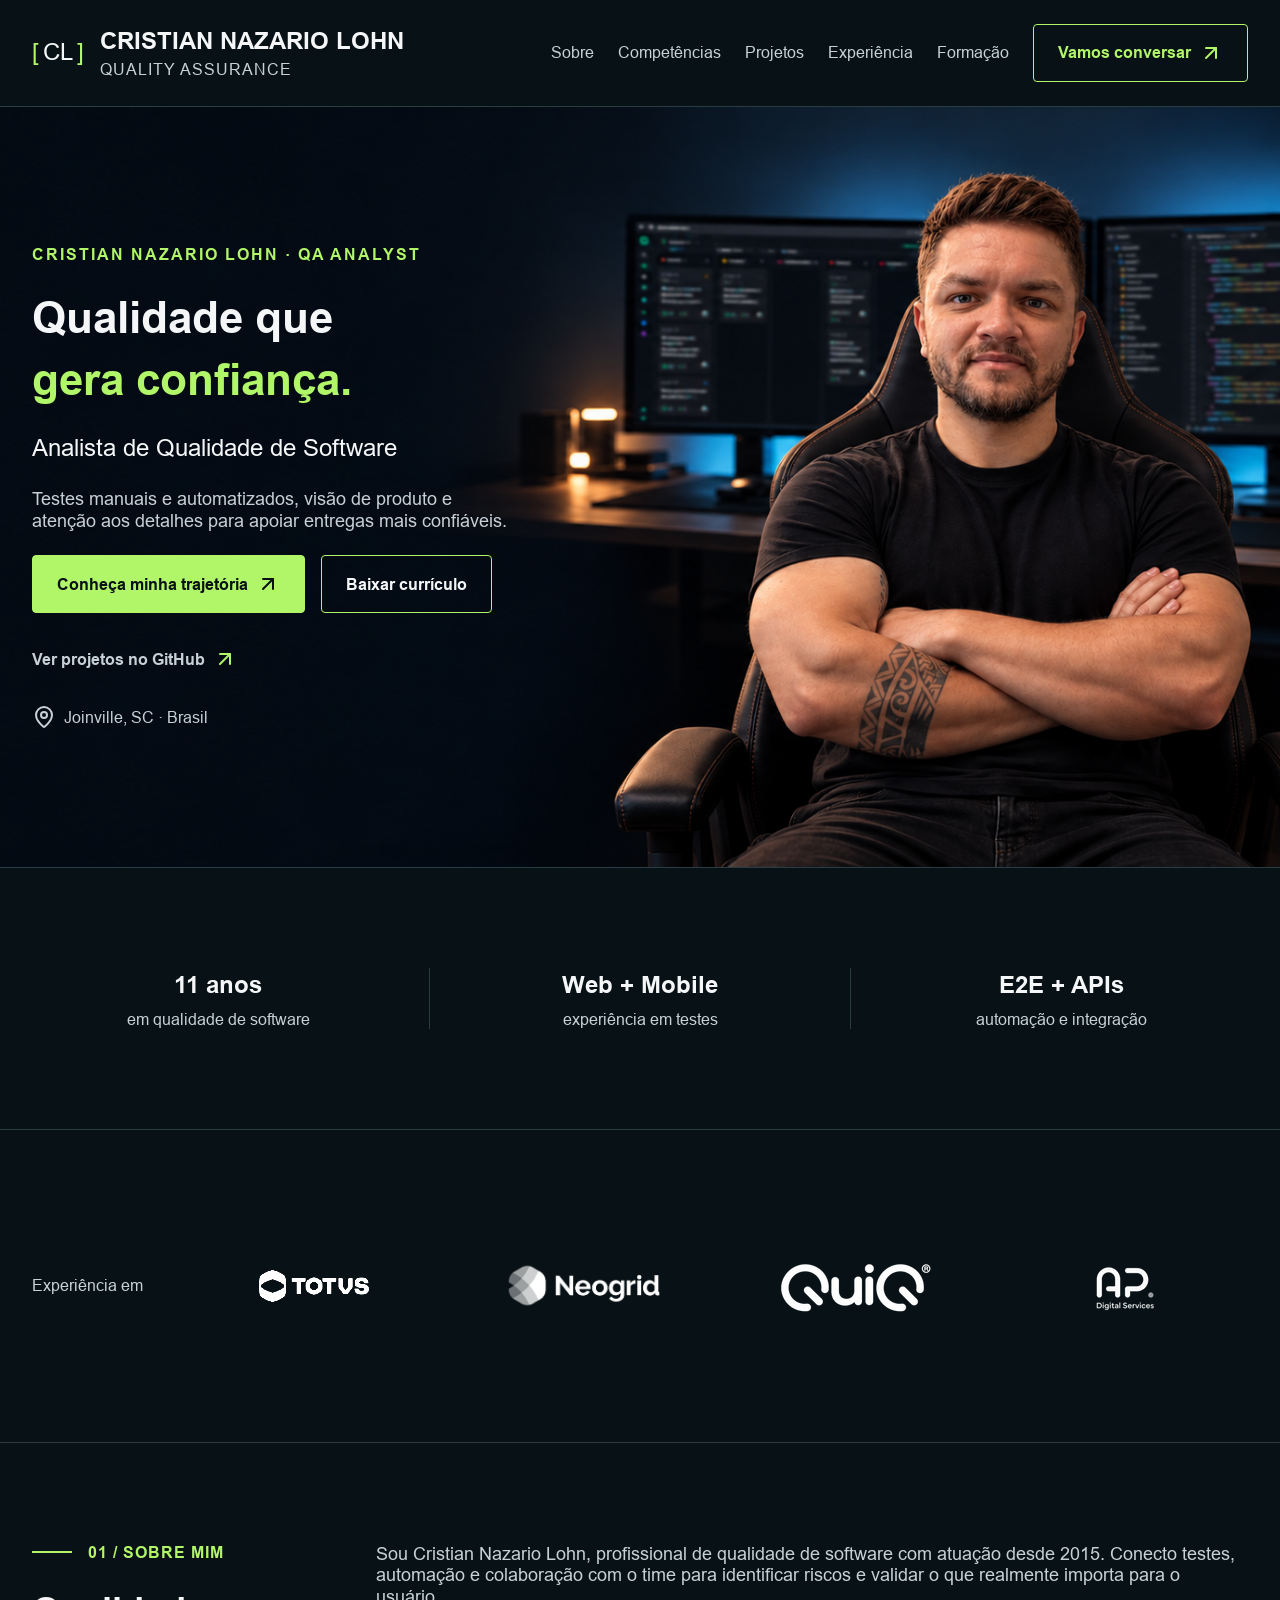
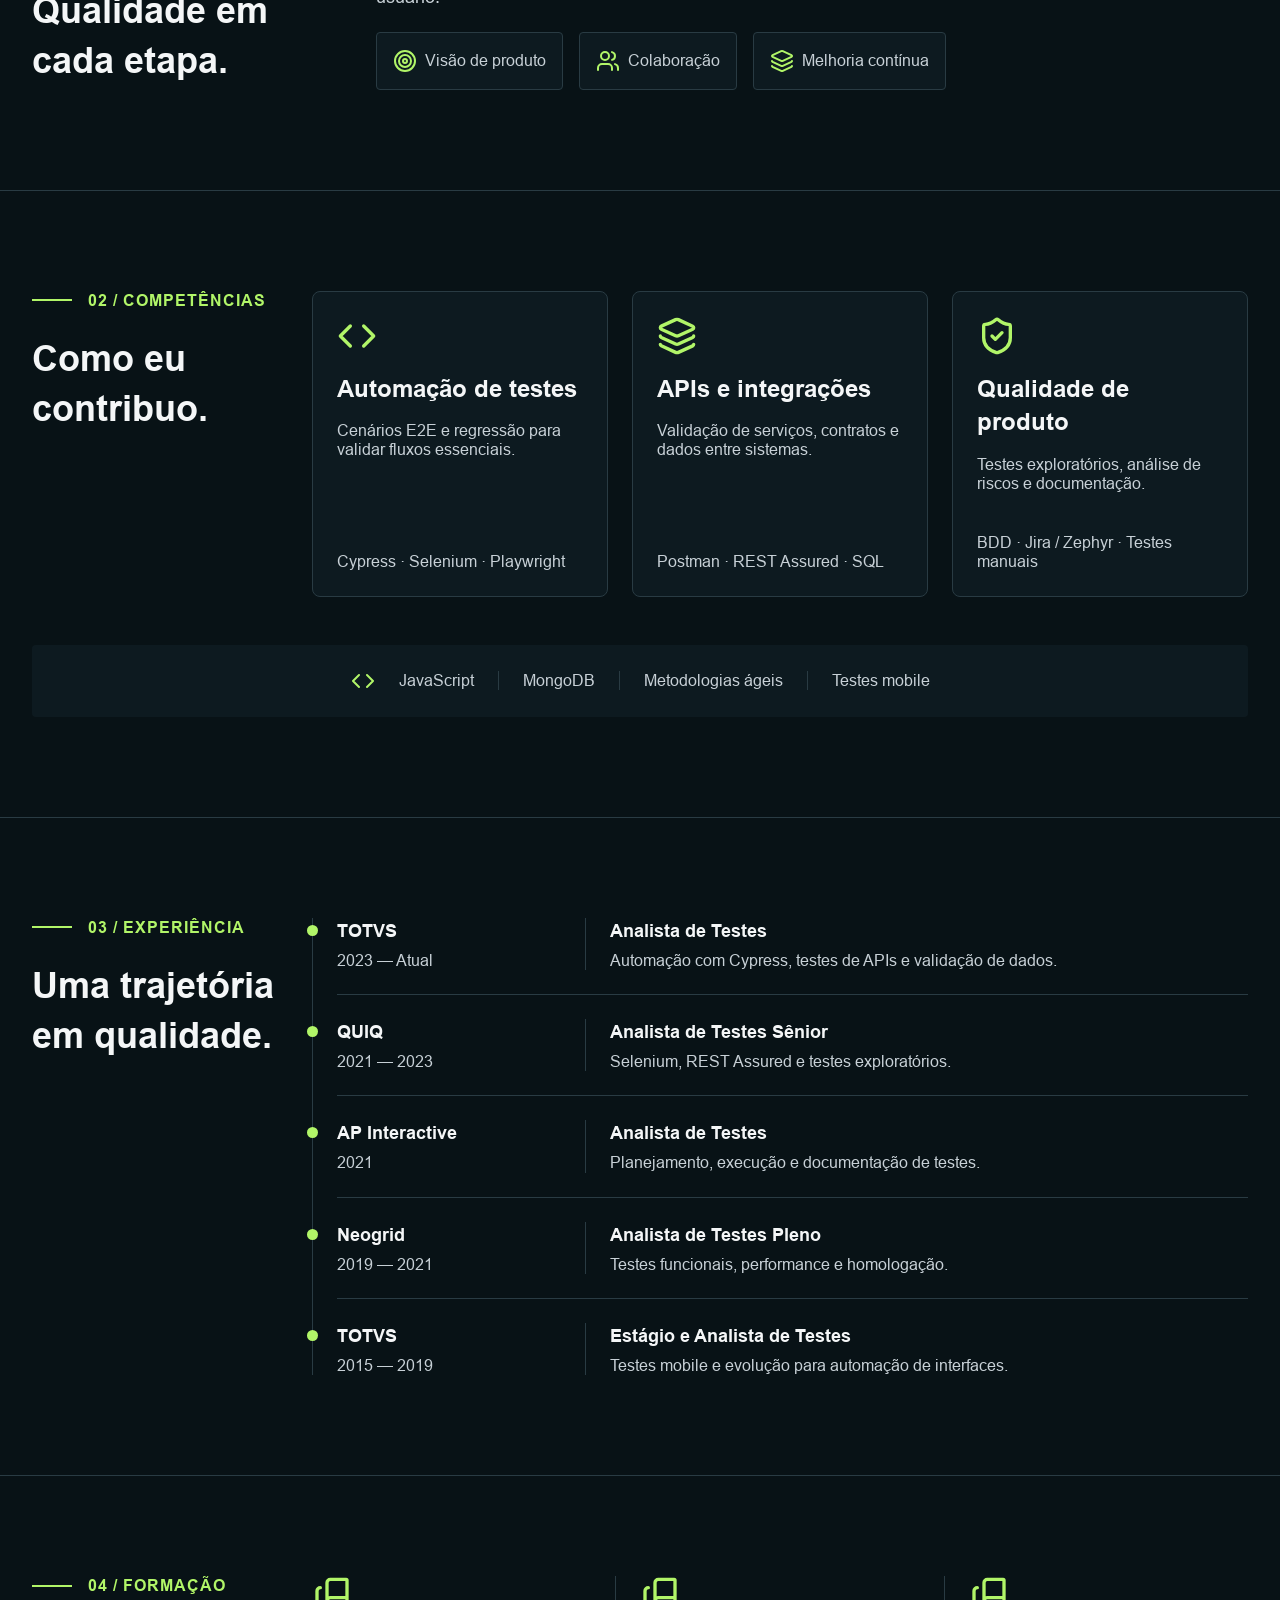
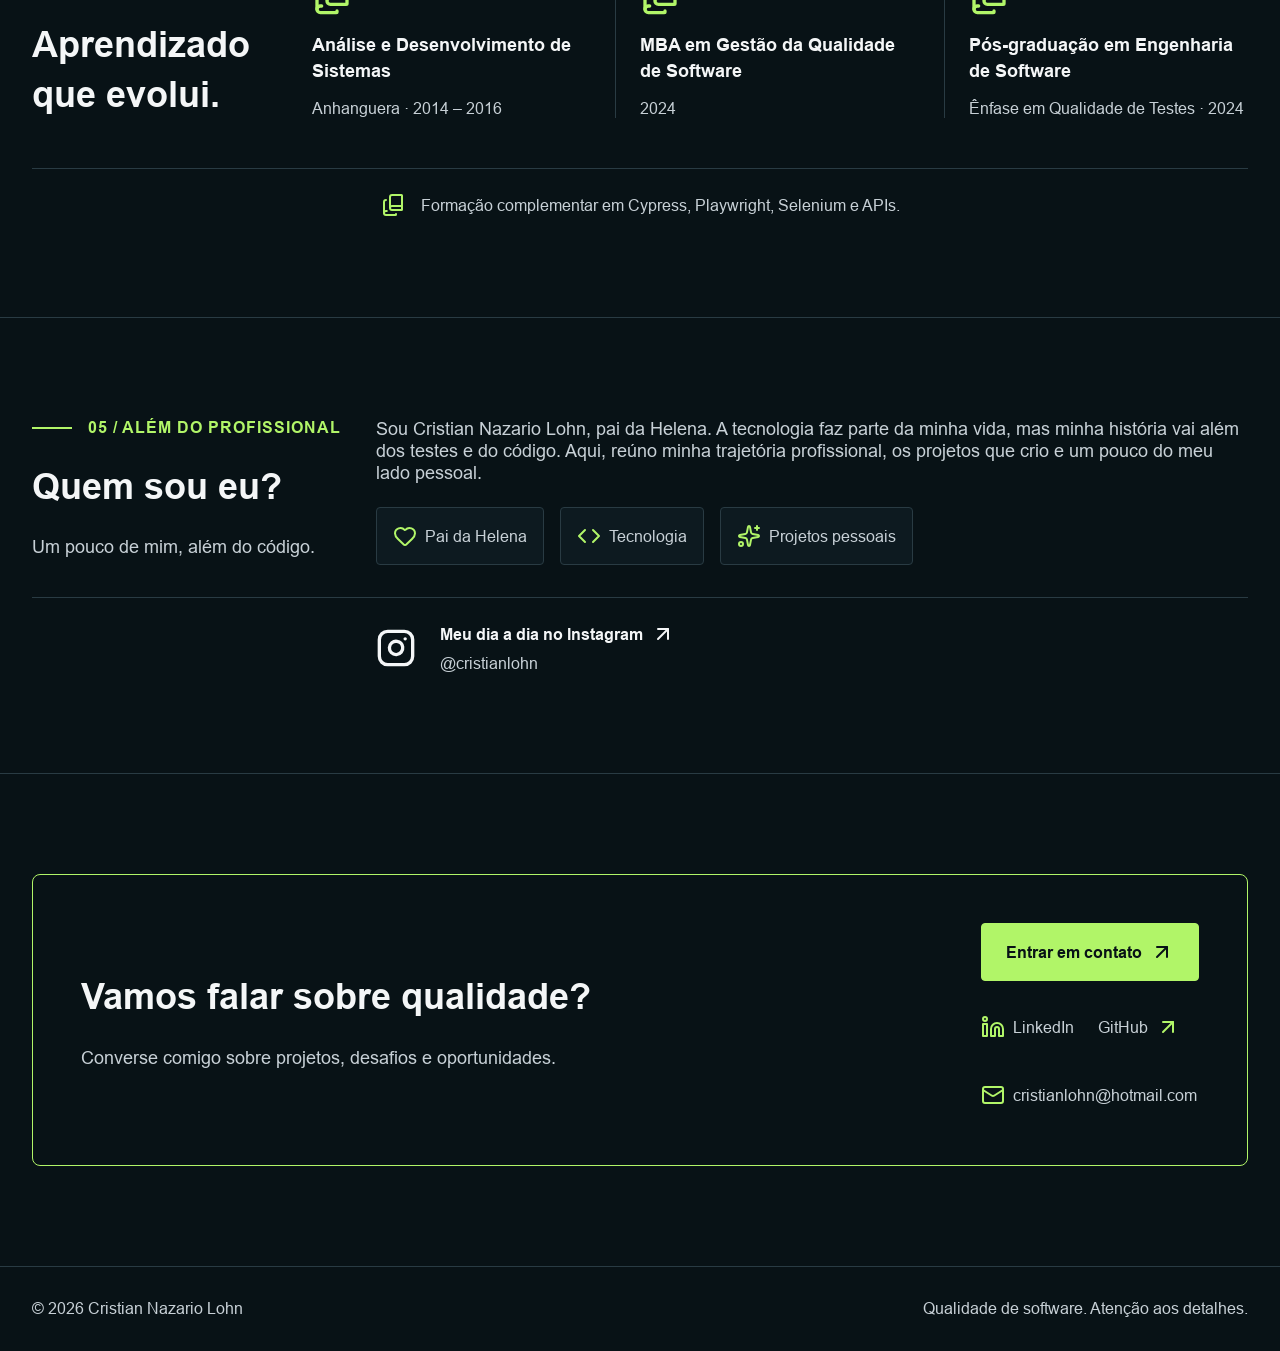
==== commit 591687dd: "ajustes" ====
--- a/index.html
+++ b/index.html
@@ -3,10 +3,12 @@
   <meta charset="UTF-8" data-forma-key="9983ed4c-b155-4bf8-a88c-44a43e7c2e31">
   <meta name="viewport" content="width=device-width, initial-scale=1" data-forma-key="8f0eb5d0-8ad1-4099-90ef-3b623051bb37">
   <meta name="robots" content="noindex, nofollow" data-forma-key="2f94a19f-b52a-4fed-840d-349de835027e">
-  <meta name="description" content="Cristian Lohn, Analista de Qualidade de Software. Conheça minha trajetória, competências em testes manuais e automatizados e experiência em QA." data-forma-key="b9e9b848-1a5d-459b-8c3f-c9a0f7692f71">
-  <title data-forma-key="9aa887f6-1d7d-4786-8fc0-e8adf25eac3b">Cristian Lohn — Qualidade de Software</title>
+  <meta name="description" content="Cristian Nazario Lohn, Analista de Qualidade de Software. Conheça minha trajetória, competências em testes manuais e automatizados e experiência em QA." data-forma-key="b9e9b848-1a5d-459b-8c3f-c9a0f7692f71">
+  <title data-forma-key="9aa887f6-1d7d-4786-8fc0-e8adf25eac3b">Cristian Nazario Lohn — Qualidade de Software</title>
+  <link rel="canonical" href="https://cristian.catuto.com.br/" data-forma-key="1c12a1f9-e71f-415e-99da-c8a3e72d5868">
+  <meta property="og:url" content="https://cristian.catuto.com.br/" data-forma-key="e7a039b3-a858-4ad7-be27-ee0f96ddf6d6">
   <link rel="stylesheet" href="assets/css/design-system.desktop-ec9281e5.css" data-forma-design-system="v1" data-forma-key="9dc6d73b-6955-404a-a8eb-185fbdd22053">
-  <link rel="stylesheet" href="assets/css/style.desktop-8885b378.desktop-c624ed92.css" data-forma-key="31aaf127-f1d8-489a-ad68-68d83e2b8c03">
+  <link rel="stylesheet" href="assets/css/style.desktop-8885b378.desktop-c624ed92.desktop-c2ce42fc.desktop-9a6d50e1.css" data-forma-key="31aaf127-f1d8-489a-ad68-68d83e2b8c03">
   <script src="assets/js/script.desktop-7956e41a.js" defer="" data-forma-key="41aaf5b6-e6ce-45b0-b7a5-720bc6cd0e49"></script>
 <link rel="stylesheet" href="assets/css/section-layout-b451ea03.desktop-254ca4d4.css" data-forma-key="7f36a19b-4502-4670-9be1-bfa2ae172813"><link rel="stylesheet" href="assets/css/section-layout-3dc33262.desktop-8564a715.css" data-forma-key="01422741-ff1f-4032-90cb-3b7b0d07d85a"><link rel="stylesheet" href="assets/fonts/fonts.css" data-forma-fonts="v1"></head>
 <body data-forma-key="14867813-5987-40bb-b710-be8789e90deb">
@@ -14,9 +16,9 @@
   <header class="site-header" data-forma-key="4c300025-f7d0-4d95-b64b-87d9cd71864e">
     <div class="container header-inner" data-forma-key="7bf687e1-f96b-43d4-aa79-5fbf2a7b2ddb">
       <div class="header-top" data-forma-key="49086fad-dbce-4c9e-b12e-f681833be311">
-      <a class="brand" href="./#inicio" aria-label="Cristian Lohn — início" data-forma-key="dc96ae3b-84cf-4351-a38d-ce4e71ce4bdc">
+      <a class="brand" href="./#inicio" aria-label="Cristian Nazario Lohn — início" data-forma-key="dc96ae3b-84cf-4351-a38d-ce4e71ce4bdc">
         <span class="brand-monogram" data-forma-key="b7aafc8d-180f-4357-84bf-5080e225092a"><span data-forma-key="a0129a79-0e78-473b-b45f-ccb98b17dc2b">[</span> CL <span data-forma-key="0508b1cb-c73a-41f7-af20-dbaf592a3876">]</span></span>
-        <span class="brand-copy" data-forma-key="ef7a4892-4233-4d1c-8fd2-88f455ca100a"><strong data-forma-key="8bee6671-1e4e-4340-9046-6eab96d088b0">cristian lohn</strong><span data-forma-key="e9b18302-4c0b-4a6d-96dc-5054d81d15ee">QUALITY ASSURANCE</span></span>
+        <span class="brand-copy" data-forma-key="ef7a4892-4233-4d1c-8fd2-88f455ca100a"><strong data-forma-key="8bee6671-1e4e-4340-9046-6eab96d088b0">CRISTIAN NAZARIO LOHN</strong><span data-forma-key="e9b18302-4c0b-4a6d-96dc-5054d81d15ee">QUALITY ASSURANCE</span></span>
       </a>
       <button class="menu-toggle" type="button" aria-expanded="false" aria-controls="navegacao" aria-label="Abrir menu" hidden="" data-forma-key="e2dc806b-8d58-4721-88e9-78e6590f2c5d"><svg xmlns="http://www.w3.org/2000/svg" width="24" height="24" viewBox="0 0 24 24" fill="none" stroke="currentColor" stroke-width="2" stroke-linecap="round" stroke-linejoin="round" data-iconstack="lucide:menu" class="icon menu-open-icon" aria-hidden="true" data-forma-key="ca96365d-d037-4f20-b948-05637d95c789">
   <path d="M4 5h16" data-forma-key="88a4a859-e239-4981-a6b9-5c4b9770a89e"></path>
@@ -30,7 +32,7 @@
       <nav id="navegacao" class="site-nav" aria-label="Navegação principal" data-forma-key="ee969221-5b8d-419b-bd38-e894dca46cb7">
         <a href="./#sobre" data-forma-key="6d7f6e25-3101-4a9c-8c3d-772a8caf07f3">Sobre</a>
         <a href="./#competencias" data-forma-key="9b840157-7156-4829-abe5-04555a7d4194">Competências</a>
-        <span class="unavailable nav-pending" aria-disabled="true" title="Link de projetos ainda não disponível" data-forma-key="055058e4-e272-46a8-abcf-c6c8f7aabedc">Projetos</span>
+        <a href="https://github.com/cristianlohn" target="_blank" rel="noopener noreferrer" data-forma-key="055058e4-e272-46a8-abcf-c6c8f7aabedc">Projetos<span class="sr-only" data-forma-key="0ac3e207-fdae-4ffa-b29f-30ae47866eea"> (abre em nova aba)</span></a>
         <a href="./#experiencia" data-forma-key="4bd98d69-efd3-40c3-8c1c-f7a2778ec764">Experiência</a>
         <a href="./#formacao" data-forma-key="9717a9ca-ff2b-4d89-9a7a-0aeeb63c894c">Formação</a>
         <a class="button button-outline header-cta" href="./#contato" data-forma-key="799c18f9-7103-4ac1-b21e-9382712a45c8">Vamos conversar <svg xmlns="http://www.w3.org/2000/svg" width="24" height="24" viewBox="0 0 24 24" fill="none" stroke="currentColor" stroke-width="2" stroke-linecap="round" stroke-linejoin="round" data-iconstack="lucide:arrow-up-right" class="icon" aria-hidden="true" data-forma-key="a4ad3e07-4c6c-4040-b8f3-d08653f3dc1e">
@@ -41,10 +43,10 @@
     </div>
   </header>
   <main id="conteudo" tabindex="-1" data-forma-key="a3f2a95a-30e2-476a-ab58-3d82d0fc401e">
-    <section id="inicio" class="section hero" aria-labelledby="titulo-inicial" data-forma-key="8e636f5c-c1a6-4864-a711-31117a001e22">
+    <section id="inicio" class="section hero" aria-labelledby="titulo-inicial" data-forma-key="8e636f5c-c1a6-4864-a711-31117a001e22" style="background-image: url(&quot;assets/img/hero-cristian-fcf67ed4.png&quot;) !important; background-position: center center !important; background-size: cover !important; background-repeat: no-repeat !important;">
       <div class="container hero-container" data-forma-key="b7aa131f-e36b-4c72-a81c-652af0d49705">
         <div class="hero-content" data-forma-key="b6f5f990-feed-4f47-9345-97583b636f5d">
-          <p class="eyebrow" data-forma-key="7eef5d60-1d99-429b-ba08-0615f711c372">CRISTIAN LOHN · QA ANALYST</p>
+          <p class="eyebrow" data-forma-key="7eef5d60-1d99-429b-ba08-0615f711c372">CRISTIAN NAZARIO LOHN · QA ANALYST</p>
           <h1 id="titulo-inicial" data-forma-key="efeffb3e-6d5a-4dc8-94ce-3c5b405af692">Qualidade que <span class="accent" data-forma-key="457de232-11fe-48e1-807c-66b6f140edcd">gera confiança.</span></h1>
           <p class="hero-subtitle" data-forma-key="3e6e06c0-147f-4b92-b8ca-0fda0dfb0741">Analista de Qualidade de Software</p>
           <p class="hero-description" data-forma-key="c8a8c492-d217-4e60-a194-172bf9676aa9">Testes manuais e automatizados, visão de produto e atenção aos detalhes para apoiar entregas mais confiáveis.</p>
@@ -53,13 +55,13 @@
   <path d="M7 7h10v10" data-forma-key="9736c76c-9d65-4e5f-a08a-ba3d9e25eadd"></path>
   <path d="M7 17 17 7" data-forma-key="3987d7a2-ca54-415b-9e2c-d72a67a01587"></path>
 </svg></a>
-            <button class="button button-outline" type="button" disabled="" aria-describedby="curriculo-status" data-forma-key="7ab9459f-7ce8-4493-8e4a-08d37436244b">Baixar currículo</button>
-          </div>
-          <span id="curriculo-status" class="sr-only" data-forma-key="b1137975-ce81-480c-a73e-731fed3c0461">Arquivo do currículo ainda não disponível.</span>
-          <span class="text-link unavailable" aria-disabled="true" title="URL do GitHub ainda não disponível" data-forma-key="67752bb2-05aa-4080-98fe-c2156bc2e9f9">Ver projetos no GitHub <svg xmlns="http://www.w3.org/2000/svg" width="24" height="24" viewBox="0 0 24 24" fill="none" stroke="currentColor" stroke-width="2" stroke-linecap="round" stroke-linejoin="round" data-iconstack="lucide:arrow-up-right" class="icon" aria-hidden="true" data-forma-key="9cc343e4-4bba-4084-90c5-b2644f8377c8">
+            <a class="button button-outline" href="https://drive.google.com/file/d/1pOPej44ps9NyS-fhHo_g3kHNrRXFnWnm/view?usp=drive_link" target="_blank" rel="noopener noreferrer" aria-describedby="curriculo-status" data-forma-key="7ab9459f-7ce8-4493-8e4a-08d37436244b">Baixar currículo</a>
+          </div>
+          <span id="curriculo-status" class="sr-only" data-forma-key="b1137975-ce81-480c-a73e-731fed3c0461">Abre o currículo no Google Drive em nova aba, onde pode ser baixado.</span>
+          <a class="text-link" href="https://github.com/cristianlohn" target="_blank" rel="noopener noreferrer" data-forma-key="67752bb2-05aa-4080-98fe-c2156bc2e9f9">Ver projetos no GitHub <svg xmlns="http://www.w3.org/2000/svg" width="24" height="24" viewBox="0 0 24 24" fill="none" stroke="currentColor" stroke-width="2" stroke-linecap="round" stroke-linejoin="round" data-iconstack="lucide:arrow-up-right" class="icon" aria-hidden="true" data-forma-key="9cc343e4-4bba-4084-90c5-b2644f8377c8">
   <path d="M7 7h10v10" data-forma-key="6d175dad-0327-4cf7-a5e8-7a4923d8625f"></path>
   <path d="M7 17 17 7" data-forma-key="0e1d576c-afc6-4c43-8e46-2c621e0aa292"></path>
-</svg></span>
+</svg><span class="sr-only" data-forma-key="4a8c6a20-975f-4c25-a7e7-05efe18b2150"> (abre em nova aba)</span></a>
           <p class="location" data-forma-key="33f2ba75-2c5b-47ca-a6fa-ef207110425c"><svg xmlns="http://www.w3.org/2000/svg" width="24" height="24" viewBox="0 0 24 24" fill="none" stroke="currentColor" stroke-width="2" stroke-linecap="round" stroke-linejoin="round" data-iconstack="lucide:map-pin" class="icon" aria-hidden="true" data-forma-key="d19ad328-72fa-4801-9873-93d8d264480c">
   <path d="M20 10c0 4.993-5.539 10.193-7.399 11.799a1 1 0 0 1-1.202 0C9.539 20.193 4 14.993 4 10a8 8 0 0 1 16 0" data-forma-key="c2f0f555-39dd-4ba5-a63c-6c30dc3b4e31"></path>
   <circle cx="12" cy="10" r="3" data-forma-key="04646c87-feaa-420f-87af-850e1621ba1f"></circle>
@@ -79,14 +81,14 @@
     <section id="empresas" class="section companies-section" aria-label="Empresas da trajetória profissional" data-forma-key="e9a70122-bdc3-4141-b016-9cdff4b847a7">
       <div class="container companies-inner" data-forma-key="a5bbbf54-ce80-444f-8b50-33b036ad1959">
         <p class="companies-label" data-forma-key="a46a0ac1-1d5f-4f46-ab47-26d3c203ffcf">Experiência em</p>
-        <ul class="companies-list" data-forma-key="28f26c93-5257-43f2-ab10-fab9dc5a3430"><li data-forma-key="6106e433-090f-4cb1-a2fa-3554da2aa9e3">TOTVS</li><li data-forma-key="b6c41aa0-2506-4a37-9ee6-a79b7d636646">NEOGRID</li><li data-forma-key="a882c582-d415-4e00-a232-703e985b5e5e">QUIQ</li><li data-forma-key="e671ac69-a40b-4e4c-bec6-2478634e35eb">AP INTERACTIVE</li></ul>
+        <ul class="companies-list" data-forma-key="28f26c93-5257-43f2-ab10-fab9dc5a3430"><li class="company-logo-tile" data-forma-key="6106e433-090f-4cb1-a2fa-3554da2aa9e3"><img class="company-logo" src="assets/img/web-250ce8289590f58098c50b3f-59163765.jpg" alt="TOTVS" width="3840" height="2160" loading="lazy" decoding="async" data-forma-key="a1198cf8-ab8e-4d60-a4ad-91e5b4a138ad"></li><li class="company-logo-tile" data-forma-key="b6c41aa0-2506-4a37-9ee6-a79b7d636646"><img class="company-logo" src="assets/img/web-e2560cd44f0412bf75031bd4-caca5ddc.png" alt="Neogrid" width="5334" height="1705" loading="lazy" decoding="async" data-forma-key="0ce022ba-daf2-4005-93bc-ebd09f83ea44"></li><li class="company-logo-tile" data-forma-key="a882c582-d415-4e00-a232-703e985b5e5e"><img class="company-logo" src="assets/img/imagem-ia-9b421022.webp" alt="QUIQ" width="1080" height="806" loading="lazy" decoding="async" data-forma-key="93e329b5-295a-4de4-aaea-027026f09115"></li><li class="company-logo-tile company-logo-square" data-forma-key="e671ac69-a40b-4e4c-bec6-2478634e35eb"><img class="company-logo" src="assets/img/imagem-ia-4cf018da.webp" alt="AP Digital Services" width="200" height="200" loading="lazy" decoding="async" data-forma-key="b3fde369-e928-4f1a-9dbb-7465171b8d37"></li></ul>
       </div>
     </section>
     <section id="sobre" class="section" aria-labelledby="sobre-titulo" data-forma-key="c3ba05f8-9756-4739-9119-c0c5e84da14c">
       <div class="container editorial about-layout" data-forma-key="85815545-b7d5-4165-9bf7-dd0da5c2da23">
         <div class="section-heading" data-forma-key="fc2fdc4e-82df-4617-bb09-1f1dbdd31416"><p class="eyebrow section-label" data-forma-key="75632781-7ea0-41c0-b616-4422eefb80d8">01 / SOBRE MIM</p><h2 id="sobre-titulo" data-forma-key="cc4a38bb-6ec4-4530-b418-54c46ba48815">Qualidade em cada etapa.</h2></div>
         <div class="section-content about-content" data-forma-key="9a36236f-5109-461f-b6e3-e2404b78d47c">
-          <p data-forma-key="be56d87c-e085-4873-b326-566cf76bcc9a">Sou Cristian Lohn, profissional de qualidade de software com atuação desde 2015. Conecto testes, automação e colaboração com o time para identificar riscos e validar o que realmente importa para o usuário.</p>
+          <p data-forma-key="be56d87c-e085-4873-b326-566cf76bcc9a">Sou Cristian Nazario Lohn, profissional de qualidade de software com atuação desde 2015. Conecto testes, automação e colaboração com o time para identificar riscos e validar o que realmente importa para o usuário.</p>
           <ul class="attributes" data-forma-key="0b86bef9-ffc2-4713-b78c-d4c8814bed16">
             <li data-forma-key="8215ca3f-fa63-4dd1-83a4-569e348ce6c1"><svg xmlns="http://www.w3.org/2000/svg" width="24" height="24" viewBox="0 0 24 24" fill="none" stroke="currentColor" stroke-width="2" stroke-linecap="round" stroke-linejoin="round" data-iconstack="lucide:target" class="icon" aria-hidden="true" data-forma-key="91557408-4e43-476b-87e8-d1455c538a46">
   <circle cx="12" cy="12" r="10" data-forma-key="a1f9e1be-28e7-4e68-b235-771f981a616d"></circle>
@@ -184,7 +186,7 @@
             <p data-forma-key="e2b2ccc2-c153-4950-a190-455e1a5c12d0">Um pouco de mim, além do código.</p>
           </div>
           <div class="section-content about-content" data-forma-key="ff27311a-5490-4e66-af23-5898f4c8491d">
-            <p data-forma-key="68e45fa7-7273-43dd-b67c-4791752bac1c">Sou Cristian, pai da Helena. A tecnologia faz parte da minha vida, mas minha história vai além dos testes e do código. Aqui, reúno minha trajetória profissional, os projetos que crio e um pouco do meu lado pessoal.</p>
+            <p data-forma-key="68e45fa7-7273-43dd-b67c-4791752bac1c">Sou Cristian Nazario Lohn, pai da Helena. A tecnologia faz parte da minha vida, mas minha história vai além dos testes e do código. Aqui, reúno minha trajetória profissional, os projetos que crio e um pouco do meu lado pessoal.</p>
             <ul class="attributes" data-forma-key="4b810d7f-43f3-4da4-8332-c8acd5a4b16b">
               <li data-forma-key="3c734a0e-7866-4c8e-b668-44feec6da3c5"><svg xmlns="http://www.w3.org/2000/svg" width="24" height="24" viewBox="0 0 24 24" fill="none" stroke="currentColor" stroke-width="2" stroke-linecap="round" stroke-linejoin="round" data-iconstack="lucide:heart" class="icon" aria-hidden="true" data-forma-key="5b860091-6d04-438f-8378-cfeffae23a2a">
   <path d="M2 9.5a5.5 5.5 0 0 1 9.591-3.676.56.56 0 0 0 .818 0A5.49 5.49 0 0 1 22 9.5c0 2.29-1.5 4-3 5.5l-5.492 5.313a2 2 0 0 1-3 .019L5 15c-1.5-1.5-3-3.2-3-5.5" data-forma-key="b22440bb-9361-409e-8ef8-cf1a52346077"></path>
@@ -227,14 +229,14 @@
   <path d="M7 7h10v10" data-forma-key="13db888a-600b-47a1-b127-8c07f379d436"></path>
   <path d="M7 17 17 7" data-forma-key="ef0764d2-f151-47d4-a11a-0d23c01a5f46"></path>
 </svg></a>
-            <ul class="social-list" data-forma-key="15a3e3ef-d6ae-4e83-a687-bb619cb55c30"><li data-forma-key="48f137e6-9d9b-471a-9355-7afdb011277c"><span class="unavailable social-item" aria-disabled="true" title="URL do LinkedIn ainda não disponível" data-forma-key="7672af1d-9c68-4655-8b41-87791f98364a"><svg xmlns="http://www.w3.org/2000/svg" width="24" height="24" viewBox="0 0 24 24" fill="none" stroke="currentColor" stroke-width="2" stroke-linecap="round" stroke-linejoin="round" data-iconstack="lucide:linkedin" class="icon" aria-hidden="true" data-forma-key="75a97f7b-68be-49db-9433-e8b83dd79f38">
+            <ul class="social-list" data-forma-key="15a3e3ef-d6ae-4e83-a687-bb619cb55c30"><li data-forma-key="48f137e6-9d9b-471a-9355-7afdb011277c"><a class="social-item" href="https://www.linkedin.com/in/cristianlohn" target="_blank" rel="noopener noreferrer" data-forma-key="7672af1d-9c68-4655-8b41-87791f98364a"><svg xmlns="http://www.w3.org/2000/svg" width="24" height="24" viewBox="0 0 24 24" fill="none" stroke="currentColor" stroke-width="2" stroke-linecap="round" stroke-linejoin="round" data-iconstack="lucide:linkedin" class="icon" aria-hidden="true" data-forma-key="75a97f7b-68be-49db-9433-e8b83dd79f38">
   <path d="M16 8a6 6 0 0 1 6 6v7h-4v-7a2 2 0 0 0-2-2 2 2 0 0 0-2 2v7h-4v-7a6 6 0 0 1 6-6z" data-forma-key="49fbe5ae-2a87-4be8-a701-1ba087e95448"></path>
   <rect width="4" height="12" x="2" y="9" data-forma-key="6970ada5-2e17-4ef5-9068-415205c7ddd8"></rect>
   <circle cx="4" cy="4" r="2" data-forma-key="11573c42-8360-4da0-9ee0-e45b75b6df94"></circle>
-</svg>LinkedIn</span></li><li data-forma-key="c3978960-7351-41ed-a180-0aab5e97cabb"><span class="unavailable social-item" aria-disabled="true" title="URL do GitHub ainda não disponível" data-forma-key="63dcb0ff-7fe3-4ec0-8ecd-518028a6ed8d">GitHub <svg xmlns="http://www.w3.org/2000/svg" width="24" height="24" viewBox="0 0 24 24" fill="none" stroke="currentColor" stroke-width="2" stroke-linecap="round" stroke-linejoin="round" data-iconstack="lucide:arrow-up-right" class="icon" aria-hidden="true" data-forma-key="6ddf3b0e-2c46-4950-bcdd-4bcb919bfce8">
+</svg>LinkedIn<span class="sr-only" data-forma-key="08e5a502-e8a5-486f-b6e4-f385adf322ee"> (abre em nova aba)</span></a></li><li data-forma-key="c3978960-7351-41ed-a180-0aab5e97cabb"><a class="social-item" href="https://github.com/cristianlohn" target="_blank" rel="noopener noreferrer" data-forma-key="63dcb0ff-7fe3-4ec0-8ecd-518028a6ed8d">GitHub <svg xmlns="http://www.w3.org/2000/svg" width="24" height="24" viewBox="0 0 24 24" fill="none" stroke="currentColor" stroke-width="2" stroke-linecap="round" stroke-linejoin="round" data-iconstack="lucide:arrow-up-right" class="icon" aria-hidden="true" data-forma-key="6ddf3b0e-2c46-4950-bcdd-4bcb919bfce8">
   <path d="M7 7h10v10" data-forma-key="f4fd08c6-7af0-41bc-bd23-4be5ef02a40d"></path>
   <path d="M7 17 17 7" data-forma-key="b72e7ecd-c260-4045-ba33-413b9be400a6"></path>
-</svg></span></li></ul>
+</svg><span class="sr-only" data-forma-key="d7cb7380-9a75-4f52-97a1-64b51a5a8969"> (abre em nova aba)</span></a></li></ul>
             <a class="email-link" href="mailto:cristianlohn@hotmail.com" data-forma-key="a47edcc2-98d7-44e8-8e83-1da477fdfe88"><svg xmlns="http://www.w3.org/2000/svg" width="24" height="24" viewBox="0 0 24 24" fill="none" stroke="currentColor" stroke-width="2" stroke-linecap="round" stroke-linejoin="round" data-iconstack="lucide:mail" class="icon" aria-hidden="true" data-forma-key="49379373-cb58-48b3-8e5e-d6aa38992769">
   <path d="m22 7-8.991 5.727a2 2 0 0 1-2.009 0L2 7" data-forma-key="15a278e5-345f-4b40-9b77-71c1865466d9"></path>
   <rect x="2" y="4" width="20" height="16" rx="2" data-forma-key="54f755c9-376f-4fc3-b0d0-e36c0ff3dc52"></rect>
@@ -244,7 +246,7 @@
       </div>
     </section>
   </main>
-  <footer class="site-footer" data-forma-key="3e1fceef-b9ea-4f3a-a084-f2fe0ed186c5"><div class="container footer-inner" data-forma-key="cdaa8c0b-001a-4dd1-8a48-704a34549b2a"><p data-forma-key="c9d0d2a2-977f-4391-b940-7af661d01f5f">© 2026 Cristian Lohn</p><p data-forma-key="eff71137-f3cc-4e4d-a915-cb7e7ddb08cd">Qualidade de software. Atenção aos detalhes.</p></div></footer>
+  <footer class="site-footer" data-forma-key="3e1fceef-b9ea-4f3a-a084-f2fe0ed186c5"><div class="container footer-inner" data-forma-key="cdaa8c0b-001a-4dd1-8a48-704a34549b2a"><p data-forma-key="c9d0d2a2-977f-4391-b940-7af661d01f5f">© 2026 Cristian Nazario Lohn</p><p data-forma-key="eff71137-f3cc-4e4d-a915-cb7e7ddb08cd">Qualidade de software. Atenção aos detalhes.</p></div></footer>
 
 
 </body></html>
--- a/assets/css/style.desktop-8885b378.desktop-c624ed92.desktop-c2ce42fc.desktop-9a6d50e1.css
+++ b/assets/css/style.desktop-8885b378.desktop-c624ed92.desktop-c2ce42fc.desktop-9a6d50e1.css
@@ -0,0 +1,246 @@
+/* Cristian Lohn — componentes ligados ao Design System do projeto. */
+*, *::before, *::after { box-sizing: border-box; }
+html { scroll-behavior: smooth; scrollbar-color: var(--scrollbar-thumb) var(--scrollbar-track); scrollbar-width: auto; }
+body { margin: 0; background: var(--color-bg); color: var(--color-text); font-family: var(--font-body); font-weight: var(--font-weight-body); font-size: var(--font-body-size); line-height: var(--line-height-body); }
+img, svg { display: block; max-width: 100%; }
+img { height: auto; }
+button, input, select, textarea { font: inherit; }
+button, a { -webkit-tap-highlight-color: transparent; }
+button { color: inherit; }
+h1, h2, h3, h4, h5, h6 { margin: 0; color: var(--color-title); font-family: var(--font-heading); font-weight: var(--font-weight-heading); line-height: var(--line-height-heading); overflow-wrap: anywhere; }
+h1 { font-size: var(--font-h1); }
+h2 { font-size: var(--font-h2); }
+h3 { font-size: var(--font-h3); }
+h4, h5, h6 { font-size: var(--font-body-size); }
+p { margin: 0; line-height: var(--line-height-body); overflow-wrap: anywhere; }
+a { color: inherit; text-decoration: none; overflow-wrap: anywhere; }
+ul, ol, dl { margin: 0; padding: 0; }
+li { min-width: 0; }
+:focus-visible { outline: 2px solid var(--color-primary); outline-offset: 5px; }
+[hidden] { display: none !important; }
+.sr-only { position: absolute; width: 1px; height: 1px; padding: 0; margin: -1px; overflow: hidden; clip-path: inset(50%); white-space: nowrap; border: 0; }
+.skip-link { position: absolute; inset-inline-start: var(--space-md); top: var(--space-md); z-index: 10; padding: var(--space-md); background: var(--color-primary); color: var(--color-on-primary); transform: translateY(-200%); border-radius: var(--radius-sm); }
+.skip-link:focus { transform: none; }
+.section { display: flex; flex-direction: column; position: relative; width: auto; padding-block: var(--section-space); padding-inline: var(--page-gutter); }
+.section + .section { border-top: 1px solid var(--color-border); }
+.container { display: flex; flex-direction: column; width: 100%; min-width: 0; max-width: var(--container-max); margin-inline: auto; padding-inline: 0; }
+.icon { display: inline-flex; flex: 0 0 auto; align-items: center; justify-content: center; width: var(--icon-size); height: var(--icon-size); color: var(--color-primary); }
+.icon svg { width: var(--icon-size); height: var(--icon-size); }
+.feature-icon, .feature-icon svg { width: var(--icon-feature); height: var(--icon-feature); }
+.accent { color: var(--color-primary); }
+.eyebrow { color: var(--color-primary); font-size: var(--font-small); font-weight: var(--font-weight-heading); letter-spacing: 2px; }
+.button { display: inline-flex; align-items: center; justify-content: center; gap: var(--space-sm); min-height: 48px; min-width: 0; padding: var(--space-md) var(--space-lg); border: 1px solid transparent; border-radius: var(--radius-sm); font-size: var(--font-small); font-weight: var(--font-weight-heading); line-height: var(--line-height-body); text-align: center; overflow-wrap: anywhere; cursor: pointer; transition: color 180ms ease, background-color 180ms ease, border-color 180ms ease; }
+.button-primary { background: var(--color-primary); color: var(--color-on-primary); border-color: var(--color-primary); }
+.button-primary .icon { color: inherit; }
+.button-outline { background: transparent; color: var(--color-title); border-color: var(--color-primary); }
+.button:active:not(:disabled) { background: var(--color-primary-hover); color: var(--color-on-primary); }
+.button:disabled { cursor: not-allowed; color: var(--color-text); border-color: var(--color-border); background: transparent; }
+.unavailable { color: var(--color-text); cursor: default; }
+.site-header { display: flex; padding: var(--space-lg) var(--page-gutter); border-bottom: 1px solid var(--color-border); }
+.header-inner { flex-direction: row; align-items: center; justify-content: space-between; gap: var(--layout-gap); }
+.header-top { display: flex; align-items: center; justify-content: space-between; gap: var(--space-md); min-width: 0; }
+.brand { display: flex; align-items: center; gap: var(--space-md); flex: 0 0 auto; color: var(--color-title); }
+.brand-monogram { display: flex; align-items: center; gap: var(--space-xs); font-size: var(--font-h3); white-space: nowrap; }
+.brand-monogram > span { color: var(--color-primary); }
+.brand-copy { display: flex; flex-direction: column; gap: var(--space-xs); }
+.brand-copy strong { font-size: var(--font-h3); font-weight: var(--font-weight-heading); }
+.brand-copy > span { font-size: var(--font-small); letter-spacing: 1px; color: var(--color-text); }
+.site-nav { display: flex; align-items: center; gap: var(--layout-gap); min-width: 0; font-size: var(--font-small); }
+.site-nav > a:not(.button), .nav-pending { display: inline-flex; align-items: center; min-height: 44px; }
+.header-cta { color: var(--color-primary); }
+.menu-toggle { display: none; align-items: center; justify-content: center; width: 48px; height: 48px; flex: 0 0 auto; background: transparent; border: 1px solid var(--color-border); border-radius: var(--radius-sm); cursor: pointer; }
+.menu-close-icon { display: none; }
+.menu-toggle[aria-expanded="true"] .menu-open-icon { display: none; }
+.menu-toggle[aria-expanded="true"] .menu-close-icon { display: inline-flex; }
+.hero { min-height: 820px; background-image: none; justify-content: center; }
+.hero-container { justify-content: center; }
+.hero-content { display: flex; flex-direction: column; align-items: flex-start; gap: var(--layout-gap); width: 640px; min-width: 460px; max-width: 640px; }
+.hero-content, .hero-content :where(h1,h2,h3,h4,h5,h6,p,span,a,button,small,strong) { text-wrap: balance; overflow-wrap: anywhere; }
+.hero h1 .accent { display: block; }
+.hero-subtitle { color: var(--color-title); font-size: var(--font-h3); }
+.hero-description { max-width: 600px; }
+.hero-actions { display: flex; flex-wrap: wrap; gap: var(--space-md); min-width: 0; }
+.text-link { display: inline-flex; align-items: center; gap: var(--space-sm); font-size: var(--font-small); font-weight: var(--font-weight-heading); min-height: 44px; }
+.location { display: flex; align-items: center; gap: var(--space-sm); font-size: var(--font-small); }
+.location .icon { color: var(--color-text); }
+.metrics { display: flex; gap: var(--layout-gap); }
+.metric { display: flex; flex-direction: column; align-items: center; justify-content: center; text-align: center; gap: var(--space-sm); flex: 1 1 0; min-width: 0; }
+.metric + .metric { border-left: 1px solid var(--color-border); padding-left: var(--layout-gap); }
+.metric dt { color: var(--color-title); font-size: var(--font-h3); font-weight: var(--font-weight-heading); line-height: var(--line-height-heading); overflow-wrap: anywhere; }
+.metric dd { margin: 0; font-size: var(--font-small); overflow-wrap: anywhere; }
+.companies-inner { flex-direction: row; align-items: center; gap: var(--space-2xl); }
+.companies-label { font-size: var(--font-small); flex: 0 0 auto; }
+.companies-list { display: flex; flex: 1; flex-wrap: wrap; align-items: center; justify-content: space-between; gap: var(--layout-gap); list-style: none; }
+.companies-list li { color: var(--color-text); font-size: var(--font-h3); font-weight: var(--font-weight-heading); letter-spacing: 1px; overflow-wrap: anywhere; }
+
+/* Marcas sem painéis: transparência e versão clara por filtros SVG locais. */
+.companies-list .company-logo-tile { display: flex; align-items: center; justify-content: center; flex: 1 1 176px; min-width: 0; min-height: 112px; padding: var(--space-md); background: transparent; border-radius: var(--radius-sm); }
+.company-logo-tile .company-logo { width: 160px; max-width: 100%; height: 80px; object-fit: contain; filter: url("../img/company-transparency.svg#white-to-alpha"); }
+.company-logo-square .company-logo { width: 80px; filter: url("../img/company-transparency.svg#black-to-alpha"); }
+@media (max-width: 767px) {
+  .companies-list:has(.company-logo-tile) { flex-direction: column; align-items: stretch; }
+  .companies-list .company-logo-tile { flex: none; width: auto; min-width: 0; }
+  .company-logo-tile .company-logo { width: auto; max-width: 160px; }
+}
+
+.editorial { display: flex; flex-direction: row; align-items: flex-start; gap: var(--space-2xl); min-width: 0; }
+.section-heading { display: flex; flex-direction: column; gap: var(--space-lg); flex: 0 0 280px; min-width: 0; }
+.section-heading h2 { text-wrap: balance; }
+.section-label { display: flex; align-items: center; gap: var(--space-md); letter-spacing: 1px; }
+.section-label::before { content: ""; width: 40px; height: 2px; flex: 0 0 auto; background: var(--color-primary); }
+.section-content { flex: 1 1 0; min-width: 0; }
+.about-layout .section-heading { flex-basis: 400px; }
+.about-content { display: flex; flex-direction: column; gap: var(--layout-gap); }
+.attributes { display: flex; flex-wrap: wrap; gap: var(--space-md); list-style: none; }
+.attributes li { display: flex; align-items: center; gap: var(--space-sm); padding: var(--space-md); background: var(--color-surface); border: 1px solid var(--color-border); border-radius: var(--radius-sm); font-size: var(--font-small); }
+.competence-container, .education-container { gap: var(--space-2xl); }
+.skill-cards { display: grid; grid-template-columns: repeat(3, minmax(0, 1fr)); gap: var(--layout-gap); }
+.skill-card { display: flex; flex-direction: column; align-items: flex-start; gap: var(--space-md); min-width: 0; padding: var(--space-lg); background: var(--color-surface); border: 1px solid var(--color-border); border-radius: var(--radius-md); }
+.skill-card h3 { font-size: var(--font-h3); }
+.skill-card p { font-size: var(--font-small); }
+.skill-card .technologies { margin-top: auto; padding-top: var(--space-lg); }
+.technology-band { display: flex; align-items: center; justify-content: center; gap: var(--layout-gap); padding: var(--space-lg); background: var(--color-surface); border-radius: var(--radius-sm); }
+.technology-band ul { display: flex; align-items: center; justify-content: center; flex-wrap: wrap; gap: var(--layout-gap); list-style: none; font-size: var(--font-small); }
+.technology-band li + li { padding-left: var(--layout-gap); border-left: 1px solid var(--color-border); }
+.timeline { display: flex; flex-direction: column; list-style: none; padding-left: var(--space-lg); border-left: 1px solid var(--color-border); }
+.timeline-item { position: relative; display: flex; gap: var(--layout-gap); padding-block: var(--space-lg); border-bottom: 1px solid var(--color-border); }
+.timeline-item:first-child { padding-top: 0; }
+.timeline-item:last-child { padding-bottom: 0; border-bottom: 0; }
+.timeline-item::before { content: ""; position: absolute; top: calc(var(--space-lg) + 7px); left: calc(0px - var(--space-lg) - 6px); width: 11px; height: 11px; border-radius: 8px; background: var(--color-primary); }
+.timeline-item:first-child::before { top: 7px; }
+.job-meta { display: flex; flex: 0 0 264px; justify-content: space-between; align-items: flex-start; gap: var(--space-md); min-width: 0; }
+.job-meta .company-name { font-size: var(--font-body-size); }
+.job-date { font-size: var(--font-small); flex: 0 0 auto; }
+.job-detail { display: flex; flex: 1; flex-direction: column; gap: var(--space-sm); min-width: 0; border-left: 1px solid var(--color-border); padding-left: var(--layout-gap); }
+.job-detail h3 { font-size: var(--font-body-size); }
+.job-detail p { font-size: var(--font-small); }
+.education-list { display: flex; gap: var(--layout-gap); list-style: none; }
+.education-item { display: flex; flex-direction: column; align-items: flex-start; flex: 1 1 0; gap: var(--space-md); min-width: 0; }
+.education-item + .education-item { border-left: 1px solid var(--color-border); padding-left: var(--layout-gap); }
+.education-item h3 { font-size: var(--font-body-size); }
+.education-item p { font-size: var(--font-small); }
+.education-note { display: flex; align-items: center; justify-content: center; gap: var(--space-md); font-size: var(--font-small); border-top: 1px solid var(--color-border); padding-top: var(--space-lg); }
+.contact-panel { display: flex; align-items: center; justify-content: space-between; gap: var(--space-2xl); padding: var(--space-2xl); border: 1px solid var(--color-primary); border-radius: var(--radius-md); }
+.contact-copy { display: flex; flex: 1; flex-direction: column; gap: var(--space-lg); max-width: 640px; min-width: 0; }
+.contact-copy h2 { text-wrap: balance; }
+.contact-actions { display: flex; flex-direction: column; align-items: stretch; gap: var(--space-lg); min-width: 0; }
+.social-list { display: flex; flex-wrap: wrap; gap: var(--layout-gap); list-style: none; }
+.social-item, .email-link { display: flex; align-items: center; gap: var(--space-sm); min-height: 44px; font-size: var(--font-small); min-width: 0; }
+.email-link > span:last-child { min-width: 0; overflow-wrap: anywhere; }
+.site-footer { display: flex; padding: var(--space-xl) var(--page-gutter); border-top: 1px solid var(--color-border); }
+.footer-inner { flex-direction: row; justify-content: space-between; gap: var(--layout-gap); font-size: var(--font-small); }
+@media (hover: hover) {
+  .site-nav > a:not(.button):hover, .email-link:hover { color: var(--color-primary); }
+  .button-primary:hover { background: var(--color-primary-hover); border-color: var(--color-primary-hover); }
+  .button-outline:not(:disabled):hover { background: var(--color-primary); color: var(--color-on-primary); }
+  .button-outline:not(:disabled):hover .icon { color: inherit; }
+}
+@media (forced-colors: none) {
+  ::-webkit-scrollbar { width: 12px; height: 12px; }
+  ::-webkit-scrollbar-track { background: var(--scrollbar-track); }
+  ::-webkit-scrollbar-thumb { background: var(--scrollbar-thumb); border: 3px solid var(--scrollbar-track); border-radius: 12px; }
+}
+@media (forced-colors: active) { html { scrollbar-color: auto; } }
+@media (max-width: 1440px) {
+  .hero { min-height: 760px; }
+  .hero-content { width: 560px; max-width: 560px; }
+  .editorial { gap: var(--layout-gap); }
+  .section-heading { flex-basis: 256px; }
+  .about-layout .section-heading { flex-basis: 320px; }
+  .job-meta { flex-basis: 224px; flex-direction: column; gap: var(--space-sm); }
+}
+@media (max-width: 1200px) {
+  .header-inner { flex-direction: column; align-items: stretch; }
+  .header-top { align-self: stretch; }
+  .site-nav { flex: none; flex-wrap: wrap; }
+  .menu-enhanced .site-nav { flex-direction: column; align-items: stretch; padding-top: var(--space-lg); border-top: 1px solid var(--color-border); }
+  .menu-enhanced .menu-toggle { display: inline-flex; }
+  .menu-enhanced .site-nav > a:not(.button), .menu-enhanced .nav-pending { padding-block: var(--space-sm); }
+  .competence-layout { flex-direction: column; }
+  .competence-layout .section-heading { flex-basis: auto; }
+  .competence-layout .skill-cards { align-self: stretch; flex: none; }
+}
+@media (max-width: 1024px) {
+  .hero { min-height: auto; }
+  .hero-content { width: auto; min-width: 0; max-width: 720px; }
+  .editorial { flex-direction: column; gap: var(--space-xl); }
+  .section-heading, .about-layout .section-heading { flex-basis: auto; max-width: 720px; }
+  .section-content { flex: none; align-self: stretch; }
+  .skill-cards { grid-template-columns: repeat(2, minmax(0, 1fr)); }
+  .companies-inner { flex-direction: column; align-items: stretch; gap: var(--layout-gap); }
+  .job-meta { flex-basis: 224px; }
+  .contact-panel { flex-direction: column; align-items: stretch; padding: var(--space-xl); }
+  .contact-copy { max-width: none; }
+  .contact-actions { align-items: flex-start; }
+}
+@media (max-width: 767px) {
+  .container { width: auto; margin-inline: 0; align-self: stretch; }
+  h1, h2, h3, h4, h5, h6, p { width: auto; max-width: none; min-width: 0; }
+  .site-header { padding-block: var(--space-md); }
+  .header-inner { gap: var(--space-md); }
+  .brand { flex: 1 1 auto; min-width: 0; gap: var(--space-sm); }
+  .brand-monogram { font-size: var(--font-body-size); }
+  .brand-copy { min-width: 0; }
+  .brand-copy strong { font-size: var(--font-body-size); }
+  .brand-copy > span { font-size: var(--font-small); letter-spacing: 0; }
+  .site-nav { flex: none; width: auto; min-width: 0; }
+  .menu-enhanced .site-nav { align-self: stretch; }
+  .hero-content { width: auto; min-width: 0; max-width: none; align-items: stretch; }
+  .hero-actions { flex-direction: column; align-items: stretch; }
+  .hero .text-link { align-self: flex-start; }
+  .metrics { flex-direction: column; gap: var(--space-xl); }
+  .metric + .metric { border-left: 0; border-top: 1px solid var(--color-border); padding-left: 0; padding-top: var(--space-xl); }
+  .metric { flex: none; }
+  .companies-list { justify-content: flex-start; gap: var(--layout-gap); }
+  .companies-list li { font-size: var(--font-body-size); }
+  .section-heading, .about-layout .section-heading { max-width: none; }
+  .eyebrow { letter-spacing: 1px; }
+  .section-label { gap: var(--space-sm); }
+  .section-label::before { width: 24px; }
+  .attributes { flex-direction: column; }
+  .skill-cards { grid-template-columns: minmax(0, 1fr); }
+  .skill-card { padding: var(--space-lg); }
+  .technology-band { align-items: flex-start; padding: var(--space-lg); gap: var(--space-md); }
+  .technology-band ul { flex-direction: column; align-items: flex-start; gap: var(--space-md); }
+  .technology-band li + li { padding-left: 0; border-left: 0; }
+  .timeline-item { flex-direction: column; gap: var(--space-md); }
+  .job-meta { flex: none; flex-direction: column; gap: var(--space-xs); }
+  .job-detail { border-left: 0; padding-left: 0; }
+  .education-list { flex-direction: column; gap: var(--space-xl); }
+  .education-item { flex: none; }
+  .education-item + .education-item { padding-left: 0; border-left: 0; border-top: 1px solid var(--color-border); padding-top: var(--space-xl); }
+  .education-note { align-items: flex-start; justify-content: flex-start; }
+  .contact-panel { padding: var(--space-lg); gap: var(--space-xl); }
+  .contact-actions { align-items: stretch; }
+  .contact-panel .button { padding-inline: var(--space-md); }
+  .footer-inner { flex-direction: column; gap: var(--space-md); }
+}
+@media (prefers-reduced-motion: reduce) {
+  html { scroll-behavior: auto; }
+  .button { transition: none; }
+}
+
+/* Seção 05 — referência image.png enviada no chat. */
+.personal-section { display: flex; }
+.personal-container { gap: var(--space-xl); }
+.personal-social { display: flex; min-width: 0; padding-top: var(--space-lg); border-top: 1px solid var(--color-border); }
+.personal-instagram { display: flex; align-items: center; gap: var(--space-lg); min-height: 44px; min-width: 0; margin-left: calc(400px + var(--space-2xl)); }
+.personal-instagram > .icon { width: var(--icon-feature); height: var(--icon-feature); color: var(--color-title); }
+.personal-instagram > .icon svg { width: var(--icon-feature); height: var(--icon-feature); }
+.personal-social-copy { display: flex; flex-direction: column; gap: var(--space-sm); min-width: 0; font-size: var(--font-small); }
+.personal-social-copy strong { display: flex; align-items: center; flex-wrap: wrap; gap: var(--space-sm); color: var(--color-title); font-weight: var(--font-weight-heading); }
+.personal-social-copy strong .icon { color: inherit; }
+@media (hover: hover) {
+  .personal-instagram:hover .personal-social-copy strong { color: var(--color-primary); }
+}
+@media (max-width: 1440px) {
+  .personal-instagram { margin-left: calc(320px + var(--layout-gap)); }
+}
+@media (max-width: 1024px) {
+  .personal-instagram { margin-left: 0; }
+}
+@media (max-width: 767px) {
+  .personal-section .section-heading, .personal-section .section-content { flex: none; width: auto; min-width: 0; align-self: stretch; }
+  .personal-instagram { width: auto; min-width: 0; gap: var(--space-md); }
+}
+
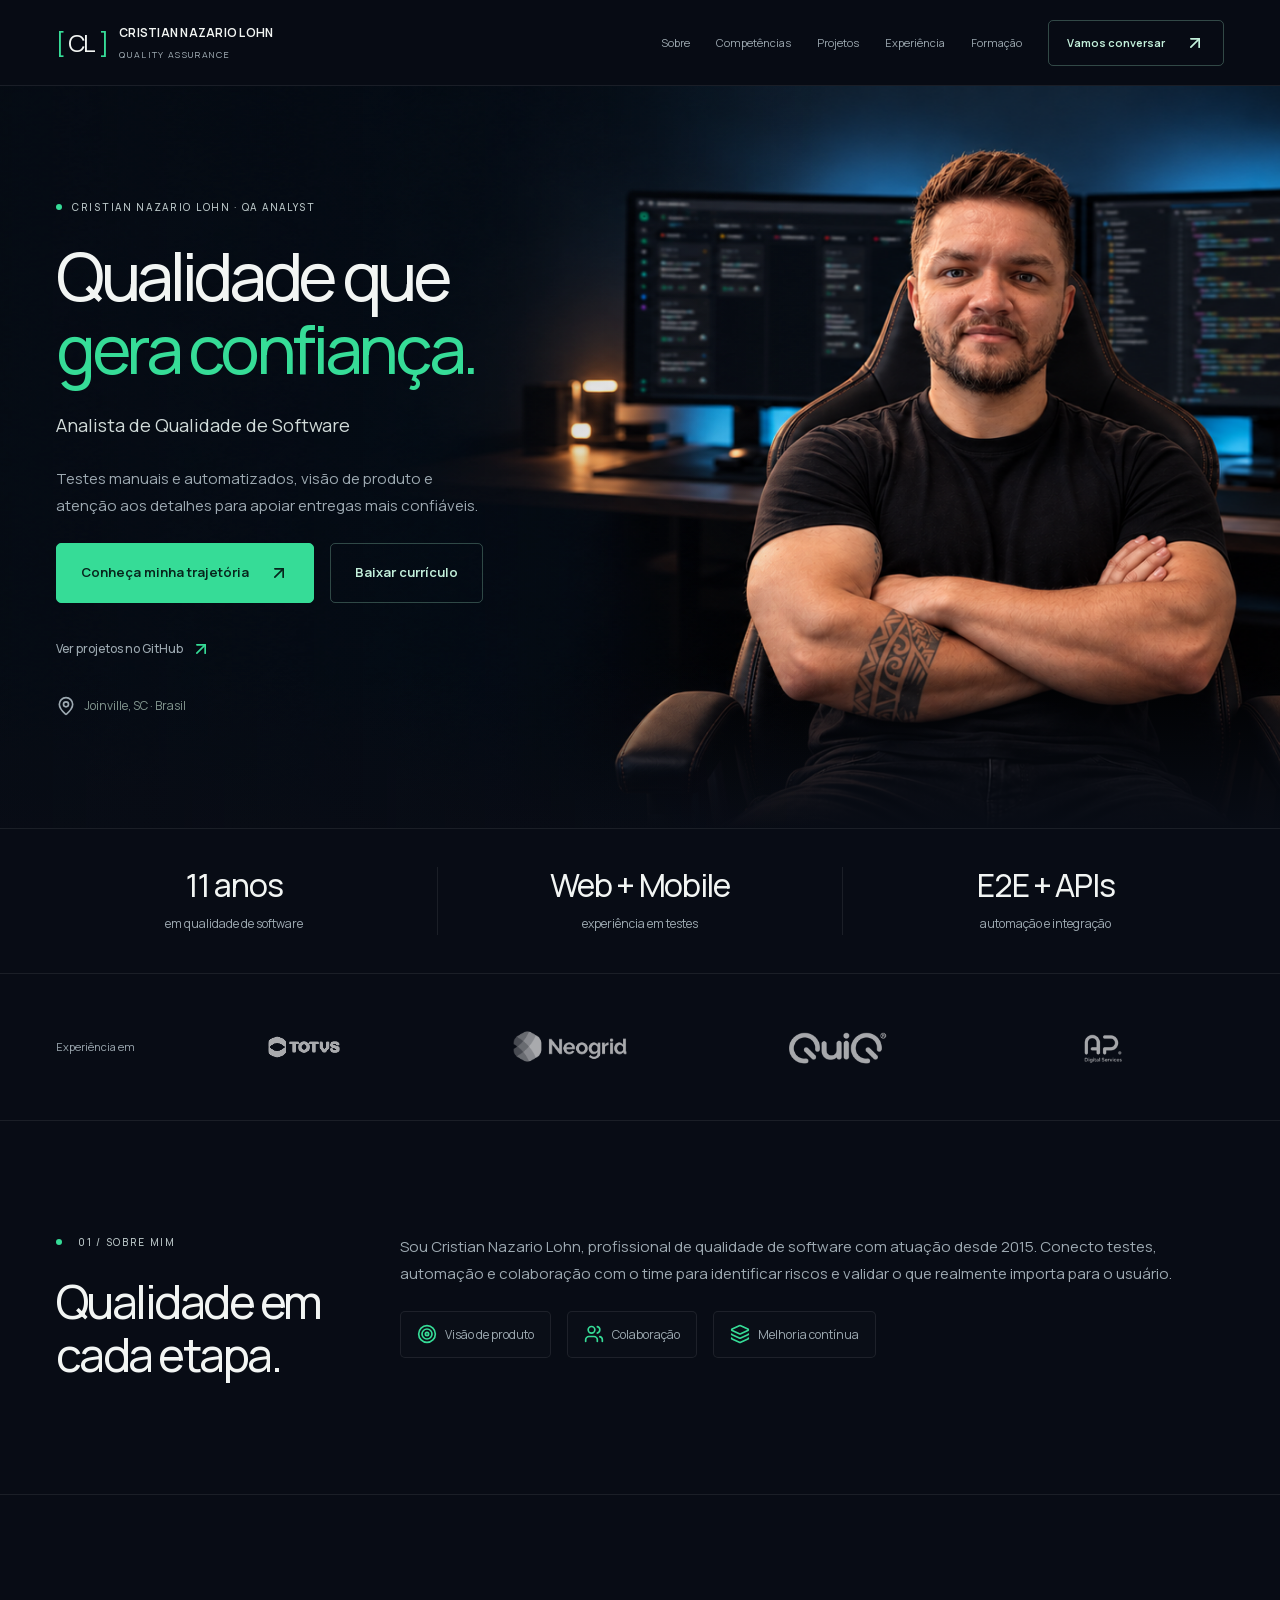
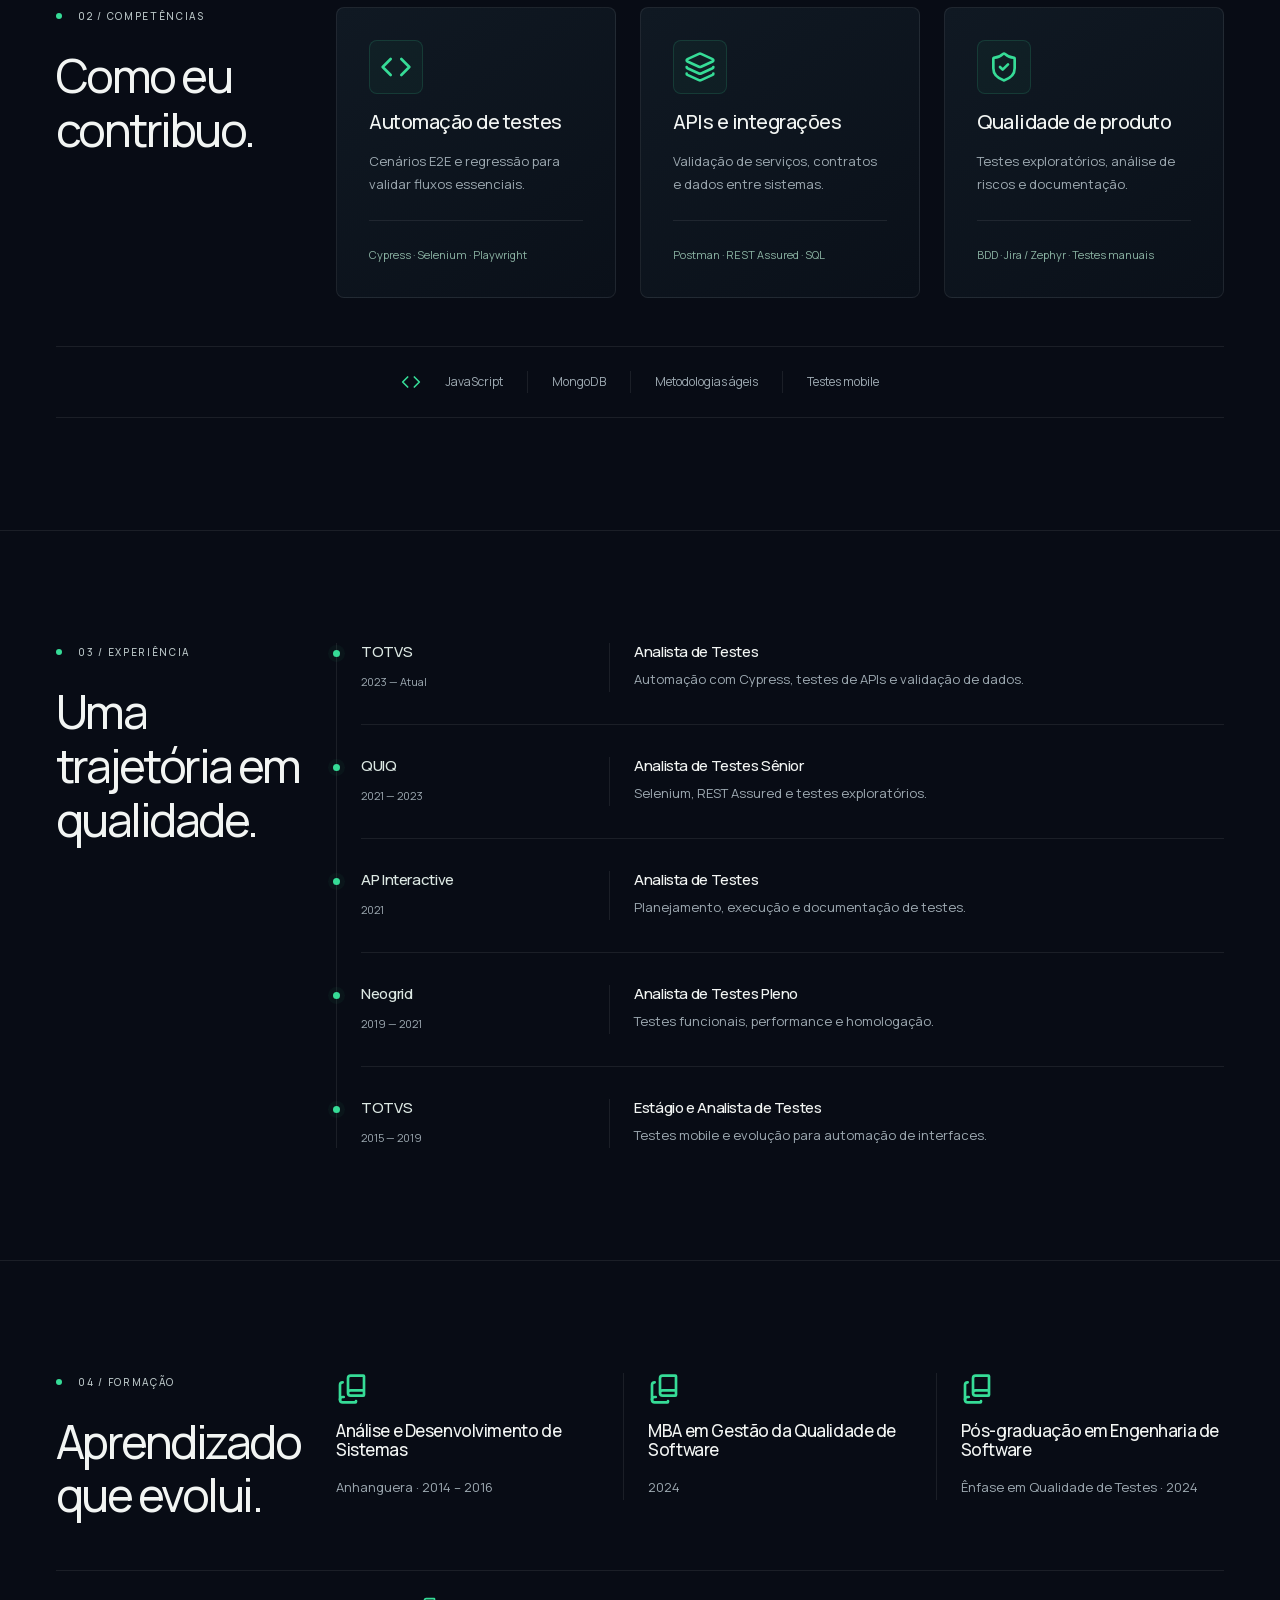
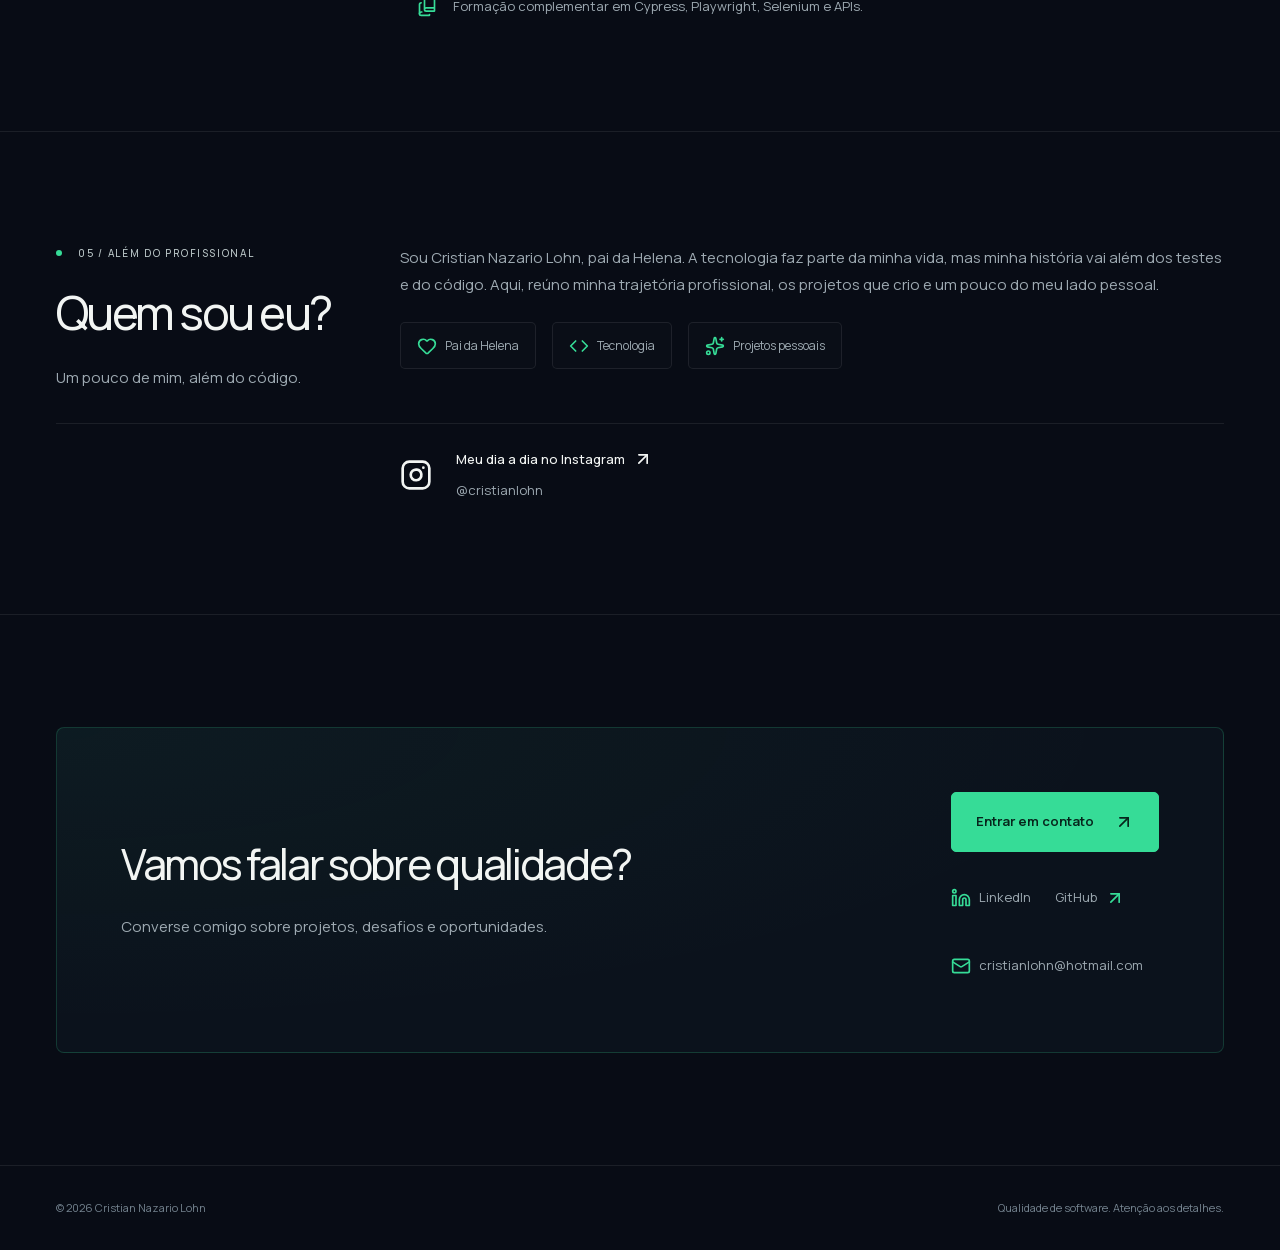
==== commit 881b7aa1: "ajustes padrão catuto" ====
--- a/index.html
+++ b/index.html
@@ -7,10 +7,13 @@
   <title data-forma-key="9aa887f6-1d7d-4786-8fc0-e8adf25eac3b">Cristian Nazario Lohn — Qualidade de Software</title>
   <link rel="canonical" href="https://cristian.catuto.com.br/" data-forma-key="1c12a1f9-e71f-415e-99da-c8a3e72d5868">
   <meta property="og:url" content="https://cristian.catuto.com.br/" data-forma-key="e7a039b3-a858-4ad7-be27-ee0f96ddf6d6">
-  <link rel="stylesheet" href="assets/css/design-system.desktop-ec9281e5.css" data-forma-design-system="v1" data-forma-key="9dc6d73b-6955-404a-a8eb-185fbdd22053">
-  <link rel="stylesheet" href="assets/css/style.desktop-8885b378.desktop-c624ed92.desktop-c2ce42fc.desktop-9a6d50e1.css" data-forma-key="31aaf127-f1d8-489a-ad68-68d83e2b8c03">
-  <script src="assets/js/script.desktop-7956e41a.js" defer="" data-forma-key="41aaf5b6-e6ce-45b0-b7a5-720bc6cd0e49"></script>
-<link rel="stylesheet" href="assets/css/section-layout-b451ea03.desktop-254ca4d4.css" data-forma-key="7f36a19b-4502-4670-9be1-bfa2ae172813"><link rel="stylesheet" href="assets/css/section-layout-3dc33262.desktop-8564a715.css" data-forma-key="01422741-ff1f-4032-90cb-3b7b0d07d85a"><link rel="stylesheet" href="assets/fonts/fonts.css" data-forma-fonts="v1"></head>
+  <link rel="preload" href="assets/fonts/manrope-latin.woff2" as="font" type="font/woff2" crossorigin>
+  <link rel="stylesheet" href="assets/css/design-system.css">
+  <link rel="stylesheet" href="assets/css/style.css" data-forma-key="31aaf127-f1d8-489a-ad68-68d83e2b8c03">
+  <script src="assets/js/script.js" defer="" data-forma-key="41aaf5b6-e6ce-45b0-b7a5-720bc6cd0e49"></script>
+<link rel="stylesheet" href="assets/fonts/fonts.css" data-forma-fonts="v1">
+  <link rel="stylesheet" href="assets/css/catuto.css">
+</head>
 <body data-forma-key="14867813-5987-40bb-b710-be8789e90deb">
   <a class="skip-link" href="./#conteudo" data-forma-key="c2080b8b-1824-477d-8bae-7bbf7bc5b649">Pular para o conteúdo</a>
   <header class="site-header" data-forma-key="4c300025-f7d0-4d95-b64b-87d9cd71864e">
@@ -43,7 +46,7 @@
     </div>
   </header>
   <main id="conteudo" tabindex="-1" data-forma-key="a3f2a95a-30e2-476a-ab58-3d82d0fc401e">
-    <section id="inicio" class="section hero" aria-labelledby="titulo-inicial" data-forma-key="8e636f5c-c1a6-4864-a711-31117a001e22" style="background-image: url(&quot;assets/img/hero-cristian-fcf67ed4.png&quot;) !important; background-position: center center !important; background-size: cover !important; background-repeat: no-repeat !important;">
+    <section id="inicio" class="section hero" aria-labelledby="titulo-inicial" data-forma-key="8e636f5c-c1a6-4864-a711-31117a001e22">
       <div class="container hero-container" data-forma-key="b7aa131f-e36b-4c72-a81c-652af0d49705">
         <div class="hero-content" data-forma-key="b6f5f990-feed-4f47-9345-97583b636f5d">
           <p class="eyebrow" data-forma-key="7eef5d60-1d99-429b-ba08-0615f711c372">CRISTIAN NAZARIO LOHN · QA ANALYST</p>
@@ -249,4 +252,4 @@
   <footer class="site-footer" data-forma-key="3e1fceef-b9ea-4f3a-a084-f2fe0ed186c5"><div class="container footer-inner" data-forma-key="cdaa8c0b-001a-4dd1-8a48-704a34549b2a"><p data-forma-key="c9d0d2a2-977f-4391-b940-7af661d01f5f">© 2026 Cristian Nazario Lohn</p><p data-forma-key="eff71137-f3cc-4e4d-a915-cb7e7ddb08cd">Qualidade de software. Atenção aos detalhes.</p></div></footer>
 
 
-</body></html>+</body></html>
--- a/assets/css/design-system.css
+++ b/assets/css/design-system.css
@@ -0,0 +1,46 @@
+/* Catuto public identity — shared with C:/repo/catuto. */
+:root {
+  color-scheme: dark;
+  --color-bg: #080c15;
+  --color-surface: #0d131e;
+  --color-title: #f2f5f3;
+  --color-text: #9da9b1;
+  --color-primary: #36dc97;
+  --color-primary-hover: #75efb8;
+  --color-on-primary: #07251c;
+  --color-border: #ffffff14;
+  --scrollbar-thumb: #334155;
+  --scrollbar-track: var(--color-bg);
+  --font-heading: 'Manrope', sans-serif;
+  --font-body: 'Manrope', sans-serif;
+  --font-h1: clamp(44px, 5.2vw, 76px);
+  --font-h2: clamp(34px, 3.6vw, 52px);
+  --font-h3: 22px;
+  --font-body-size: 15px;
+  --font-small: 13px;
+  --icon-size: 20px;
+  --icon-feature: 32px;
+  --container-max: 1280px;
+  --page-gutter: 56px;
+  --section-space: 112px;
+  --layout-gap: 24px;
+  --space-xs: 4px;
+  --space-sm: 8px;
+  --space-md: 16px;
+  --space-lg: 24px;
+  --space-xl: 32px;
+  --space-2xl: 48px;
+  --radius-sm: 5px;
+  --radius-md: 8px;
+  --radius-lg: 16px;
+  --font-weight-heading: 500;
+  --font-weight-body: 400;
+  --line-height-heading: 1.17;
+  --line-height-body: 1.8;
+}
+@media (max-width: 1024px) {
+  :root { --page-gutter: 32px; --section-space: 80px; }
+}
+@media (max-width: 767px) {
+  :root { --page-gutter: 20px; --section-space: 64px; --font-h3: 20px; }
+}
--- a/assets/css/style.css
+++ b/assets/css/style.css
@@ -0,0 +1,245 @@
+/* Cristian Lohn — componentes ligados ao Design System do projeto. */
+*, *::before, *::after { box-sizing: border-box; }
+html { scroll-behavior: smooth; scrollbar-color: var(--scrollbar-thumb) var(--scrollbar-track); scrollbar-width: auto; }
+body { margin: 0; background: var(--color-bg); color: var(--color-text); font-family: var(--font-body); font-weight: var(--font-weight-body); font-size: var(--font-body-size); line-height: var(--line-height-body); }
+img, svg { display: block; max-width: 100%; }
+img { height: auto; }
+button, input, select, textarea { font: inherit; }
+button, a { -webkit-tap-highlight-color: transparent; }
+button { color: inherit; }
+h1, h2, h3, h4, h5, h6 { margin: 0; color: var(--color-title); font-family: var(--font-heading); font-weight: var(--font-weight-heading); line-height: var(--line-height-heading); overflow-wrap: anywhere; }
+h1 { font-size: var(--font-h1); }
+h2 { font-size: var(--font-h2); }
+h3 { font-size: var(--font-h3); }
+h4, h5, h6 { font-size: var(--font-body-size); }
+p { margin: 0; line-height: var(--line-height-body); overflow-wrap: anywhere; }
+a { color: inherit; text-decoration: none; overflow-wrap: anywhere; }
+ul, ol, dl { margin: 0; padding: 0; }
+li { min-width: 0; }
+:focus-visible { outline: 2px solid var(--color-primary); outline-offset: 5px; }
+[hidden] { display: none !important; }
+.sr-only { position: absolute; width: 1px; height: 1px; padding: 0; margin: -1px; overflow: hidden; clip-path: inset(50%); white-space: nowrap; border: 0; }
+.skip-link { position: absolute; inset-inline-start: var(--space-md); top: var(--space-md); z-index: 10; padding: var(--space-md); background: var(--color-primary); color: var(--color-on-primary); transform: translateY(-200%); border-radius: var(--radius-sm); }
+.skip-link:focus { transform: none; }
+.section { display: flex; flex-direction: column; position: relative; width: auto; padding-block: var(--section-space); padding-inline: var(--page-gutter); }
+.section + .section { border-top: 1px solid var(--color-border); }
+.container { display: flex; flex-direction: column; width: 100%; min-width: 0; max-width: var(--container-max); margin-inline: auto; padding-inline: 0; }
+.icon { display: inline-flex; flex: 0 0 auto; align-items: center; justify-content: center; width: var(--icon-size); height: var(--icon-size); color: var(--color-primary); }
+.icon svg { width: var(--icon-size); height: var(--icon-size); }
+.feature-icon, .feature-icon svg { width: var(--icon-feature); height: var(--icon-feature); }
+.accent { color: var(--color-primary); }
+.eyebrow { color: var(--color-primary); font-size: var(--font-small); font-weight: var(--font-weight-heading); letter-spacing: 2px; }
+.button { display: inline-flex; align-items: center; justify-content: center; gap: var(--space-sm); min-height: 48px; min-width: 0; padding: var(--space-md) var(--space-lg); border: 1px solid transparent; border-radius: var(--radius-sm); font-size: var(--font-small); font-weight: var(--font-weight-heading); line-height: var(--line-height-body); text-align: center; overflow-wrap: anywhere; cursor: pointer; transition: color 180ms ease, background-color 180ms ease, border-color 180ms ease; }
+.button-primary { background: var(--color-primary); color: var(--color-on-primary); border-color: var(--color-primary); }
+.button-primary .icon { color: inherit; }
+.button-outline { background: transparent; color: var(--color-title); border-color: var(--color-primary); }
+.button:active:not(:disabled) { background: var(--color-primary-hover); color: var(--color-on-primary); }
+.button:disabled { cursor: not-allowed; color: var(--color-text); border-color: var(--color-border); background: transparent; }
+.unavailable { color: var(--color-text); cursor: default; }
+.site-header { display: flex; padding: var(--space-lg) var(--page-gutter); border-bottom: 1px solid var(--color-border); }
+.header-inner { flex-direction: row; align-items: center; justify-content: space-between; gap: var(--layout-gap); }
+.header-top { display: flex; align-items: center; justify-content: space-between; gap: var(--space-md); min-width: 0; }
+.brand { display: flex; align-items: center; gap: var(--space-md); flex: 0 0 auto; color: var(--color-title); }
+.brand-monogram { display: flex; align-items: center; gap: var(--space-xs); font-size: var(--font-h3); white-space: nowrap; }
+.brand-monogram > span { color: var(--color-primary); }
+.brand-copy { display: flex; flex-direction: column; gap: var(--space-xs); }
+.brand-copy strong { font-size: var(--font-h3); font-weight: var(--font-weight-heading); }
+.brand-copy > span { font-size: var(--font-small); letter-spacing: 1px; color: var(--color-text); }
+.site-nav { display: flex; align-items: center; gap: var(--layout-gap); min-width: 0; font-size: var(--font-small); }
+.site-nav > a:not(.button), .nav-pending { display: inline-flex; align-items: center; min-height: 44px; }
+.header-cta { color: var(--color-primary); }
+.menu-toggle { display: none; align-items: center; justify-content: center; width: 48px; height: 48px; flex: 0 0 auto; background: transparent; border: 1px solid var(--color-border); border-radius: var(--radius-sm); cursor: pointer; }
+.menu-close-icon { display: none; }
+.menu-toggle[aria-expanded="true"] .menu-open-icon { display: none; }
+.menu-toggle[aria-expanded="true"] .menu-close-icon { display: inline-flex; }
+.hero { min-height: 820px; background-image: none; justify-content: center; }
+.hero-container { justify-content: center; }
+.hero-content { display: flex; flex-direction: column; align-items: flex-start; gap: var(--layout-gap); width: 640px; min-width: 460px; max-width: 640px; }
+.hero-content, .hero-content :where(h1,h2,h3,h4,h5,h6,p,span,a,button,small,strong) { text-wrap: balance; overflow-wrap: anywhere; }
+.hero h1 .accent { display: block; }
+.hero-subtitle { color: var(--color-title); font-size: var(--font-h3); }
+.hero-description { max-width: 600px; }
+.hero-actions { display: flex; flex-wrap: wrap; gap: var(--space-md); min-width: 0; }
+.text-link { display: inline-flex; align-items: center; gap: var(--space-sm); font-size: var(--font-small); font-weight: var(--font-weight-heading); min-height: 44px; }
+.location { display: flex; align-items: center; gap: var(--space-sm); font-size: var(--font-small); }
+.location .icon { color: var(--color-text); }
+.metrics { display: flex; gap: var(--layout-gap); }
+.metric { display: flex; flex-direction: column; align-items: center; justify-content: center; text-align: center; gap: var(--space-sm); flex: 1 1 0; min-width: 0; }
+.metric + .metric { border-left: 1px solid var(--color-border); padding-left: var(--layout-gap); }
+.metric dt { color: var(--color-title); font-size: var(--font-h3); font-weight: var(--font-weight-heading); line-height: var(--line-height-heading); overflow-wrap: anywhere; }
+.metric dd { margin: 0; font-size: var(--font-small); overflow-wrap: anywhere; }
+.companies-inner { flex-direction: row; align-items: center; gap: var(--space-2xl); }
+.companies-label { font-size: var(--font-small); flex: 0 0 auto; }
+.companies-list { display: flex; flex: 1; flex-wrap: wrap; align-items: center; justify-content: space-between; gap: var(--layout-gap); list-style: none; }
+.companies-list li { color: var(--color-text); font-size: var(--font-h3); font-weight: var(--font-weight-heading); letter-spacing: 1px; overflow-wrap: anywhere; }
+
+/* Marcas sem painéis: transparência e versão clara por filtros SVG locais. */
+.companies-list .company-logo-tile { display: flex; align-items: center; justify-content: center; flex: 1 1 176px; min-width: 0; min-height: 112px; padding: var(--space-md); background: transparent; border-radius: var(--radius-sm); }
+.company-logo-tile .company-logo { width: 160px; max-width: 100%; height: 80px; object-fit: contain; filter: url("../img/company-transparency.svg#white-to-alpha"); }
+.company-logo-square .company-logo { width: 80px; filter: url("../img/company-transparency.svg#black-to-alpha"); }
+@media (max-width: 767px) {
+  .companies-list:has(.company-logo-tile) { flex-direction: column; align-items: stretch; }
+  .companies-list .company-logo-tile { flex: none; width: auto; min-width: 0; }
+  .company-logo-tile .company-logo { width: auto; max-width: 160px; }
+}
+
+.editorial { display: flex; flex-direction: row; align-items: flex-start; gap: var(--space-2xl); min-width: 0; }
+.section-heading { display: flex; flex-direction: column; gap: var(--space-lg); flex: 0 0 280px; min-width: 0; }
+.section-heading h2 { text-wrap: balance; }
+.section-label { display: flex; align-items: center; gap: var(--space-md); letter-spacing: 1px; }
+.section-label::before { content: ""; width: 40px; height: 2px; flex: 0 0 auto; background: var(--color-primary); }
+.section-content { flex: 1 1 0; min-width: 0; }
+.about-layout .section-heading { flex-basis: 400px; }
+.about-content { display: flex; flex-direction: column; gap: var(--layout-gap); }
+.attributes { display: flex; flex-wrap: wrap; gap: var(--space-md); list-style: none; }
+.attributes li { display: flex; align-items: center; gap: var(--space-sm); padding: var(--space-md); background: var(--color-surface); border: 1px solid var(--color-border); border-radius: var(--radius-sm); font-size: var(--font-small); }
+.competence-container, .education-container { gap: var(--space-2xl); }
+.skill-cards { display: grid; grid-template-columns: repeat(3, minmax(0, 1fr)); gap: var(--layout-gap); }
+.skill-card { display: flex; flex-direction: column; align-items: flex-start; gap: var(--space-md); min-width: 0; padding: var(--space-lg); background: var(--color-surface); border: 1px solid var(--color-border); border-radius: var(--radius-md); }
+.skill-card h3 { font-size: var(--font-h3); }
+.skill-card p { font-size: var(--font-small); }
+.skill-card .technologies { margin-top: auto; padding-top: var(--space-lg); }
+.technology-band { display: flex; align-items: center; justify-content: center; gap: var(--layout-gap); padding: var(--space-lg); background: var(--color-surface); border-radius: var(--radius-sm); }
+.technology-band ul { display: flex; align-items: center; justify-content: center; flex-wrap: wrap; gap: var(--layout-gap); list-style: none; font-size: var(--font-small); }
+.technology-band li + li { padding-left: var(--layout-gap); border-left: 1px solid var(--color-border); }
+.timeline { display: flex; flex-direction: column; list-style: none; padding-left: var(--space-lg); border-left: 1px solid var(--color-border); }
+.timeline-item { position: relative; display: flex; gap: var(--layout-gap); padding-block: var(--space-lg); border-bottom: 1px solid var(--color-border); }
+.timeline-item:first-child { padding-top: 0; }
+.timeline-item:last-child { padding-bottom: 0; border-bottom: 0; }
+.timeline-item::before { content: ""; position: absolute; top: calc(var(--space-lg) + 7px); left: calc(0px - var(--space-lg) - 6px); width: 11px; height: 11px; border-radius: 8px; background: var(--color-primary); }
+.timeline-item:first-child::before { top: 7px; }
+.job-meta { display: flex; flex: 0 0 264px; justify-content: space-between; align-items: flex-start; gap: var(--space-md); min-width: 0; }
+.job-meta .company-name { font-size: var(--font-body-size); }
+.job-date { font-size: var(--font-small); flex: 0 0 auto; }
+.job-detail { display: flex; flex: 1; flex-direction: column; gap: var(--space-sm); min-width: 0; border-left: 1px solid var(--color-border); padding-left: var(--layout-gap); }
+.job-detail h3 { font-size: var(--font-body-size); }
+.job-detail p { font-size: var(--font-small); }
+.education-list { display: flex; gap: var(--layout-gap); list-style: none; }
+.education-item { display: flex; flex-direction: column; align-items: flex-start; flex: 1 1 0; gap: var(--space-md); min-width: 0; }
+.education-item + .education-item { border-left: 1px solid var(--color-border); padding-left: var(--layout-gap); }
+.education-item h3 { font-size: var(--font-body-size); }
+.education-item p { font-size: var(--font-small); }
+.education-note { display: flex; align-items: center; justify-content: center; gap: var(--space-md); font-size: var(--font-small); border-top: 1px solid var(--color-border); padding-top: var(--space-lg); }
+.contact-panel { display: flex; align-items: center; justify-content: space-between; gap: var(--space-2xl); padding: var(--space-2xl); border: 1px solid var(--color-primary); border-radius: var(--radius-md); }
+.contact-copy { display: flex; flex: 1; flex-direction: column; gap: var(--space-lg); max-width: 640px; min-width: 0; }
+.contact-copy h2 { text-wrap: balance; }
+.contact-actions { display: flex; flex-direction: column; align-items: stretch; gap: var(--space-lg); min-width: 0; }
+.social-list { display: flex; flex-wrap: wrap; gap: var(--layout-gap); list-style: none; }
+.social-item, .email-link { display: flex; align-items: center; gap: var(--space-sm); min-height: 44px; font-size: var(--font-small); min-width: 0; }
+.email-link > span:last-child { min-width: 0; overflow-wrap: anywhere; }
+.site-footer { display: flex; padding: var(--space-xl) var(--page-gutter); border-top: 1px solid var(--color-border); }
+.footer-inner { flex-direction: row; justify-content: space-between; gap: var(--layout-gap); font-size: var(--font-small); }
+@media (hover: hover) {
+  .site-nav > a:not(.button):hover, .email-link:hover { color: var(--color-primary); }
+  .button-primary:hover { background: var(--color-primary-hover); border-color: var(--color-primary-hover); }
+  .button-outline:not(:disabled):hover { background: var(--color-primary); color: var(--color-on-primary); }
+  .button-outline:not(:disabled):hover .icon { color: inherit; }
+}
+@media (forced-colors: none) {
+  ::-webkit-scrollbar { width: 12px; height: 12px; }
+  ::-webkit-scrollbar-track { background: var(--scrollbar-track); }
+  ::-webkit-scrollbar-thumb { background: var(--scrollbar-thumb); border: 3px solid var(--scrollbar-track); border-radius: 12px; }
+}
+@media (forced-colors: active) { html { scrollbar-color: auto; } }
+@media (max-width: 1440px) {
+  .hero { min-height: 760px; }
+  .hero-content { width: 560px; max-width: 560px; }
+  .editorial { gap: var(--layout-gap); }
+  .section-heading { flex-basis: 256px; }
+  .about-layout .section-heading { flex-basis: 320px; }
+  .job-meta { flex-basis: 224px; flex-direction: column; gap: var(--space-sm); }
+}
+@media (max-width: 1200px) {
+  .header-inner { flex-direction: column; align-items: stretch; }
+  .header-top { align-self: stretch; }
+  .site-nav { flex: none; flex-wrap: wrap; }
+  .menu-enhanced .site-nav { flex-direction: column; align-items: stretch; padding-top: var(--space-lg); border-top: 1px solid var(--color-border); }
+  .menu-enhanced .menu-toggle { display: inline-flex; }
+  .menu-enhanced .site-nav > a:not(.button), .menu-enhanced .nav-pending { padding-block: var(--space-sm); }
+  .competence-layout { flex-direction: column; }
+  .competence-layout .section-heading { flex-basis: auto; }
+  .competence-layout .skill-cards { align-self: stretch; flex: none; }
+}
+@media (max-width: 1024px) {
+  .hero { min-height: auto; }
+  .hero-content { width: auto; min-width: 0; max-width: 720px; }
+  .editorial { flex-direction: column; gap: var(--space-xl); }
+  .section-heading, .about-layout .section-heading { flex-basis: auto; max-width: 720px; }
+  .section-content { flex: none; align-self: stretch; }
+  .skill-cards { grid-template-columns: repeat(2, minmax(0, 1fr)); }
+  .companies-inner { flex-direction: column; align-items: stretch; gap: var(--layout-gap); }
+  .job-meta { flex-basis: 224px; }
+  .contact-panel { flex-direction: column; align-items: stretch; padding: var(--space-xl); }
+  .contact-copy { max-width: none; }
+  .contact-actions { align-items: flex-start; }
+}
+@media (max-width: 767px) {
+  .container { width: auto; margin-inline: 0; align-self: stretch; }
+  h1, h2, h3, h4, h5, h6, p { width: auto; max-width: none; min-width: 0; }
+  .site-header { padding-block: var(--space-md); }
+  .header-inner { gap: var(--space-md); }
+  .brand { flex: 1 1 auto; min-width: 0; gap: var(--space-sm); }
+  .brand-monogram { font-size: var(--font-body-size); }
+  .brand-copy { min-width: 0; }
+  .brand-copy strong { font-size: var(--font-body-size); }
+  .brand-copy > span { font-size: var(--font-small); letter-spacing: 0; }
+  .site-nav { flex: none; width: auto; min-width: 0; }
+  .menu-enhanced .site-nav { align-self: stretch; }
+  .hero-content { width: auto; min-width: 0; max-width: none; align-items: stretch; }
+  .hero-actions { flex-direction: column; align-items: stretch; }
+  .hero .text-link { align-self: flex-start; }
+  .metrics { flex-direction: column; gap: var(--space-xl); }
+  .metric + .metric { border-left: 0; border-top: 1px solid var(--color-border); padding-left: 0; padding-top: var(--space-xl); }
+  .metric { flex: none; }
+  .companies-list { justify-content: flex-start; gap: var(--layout-gap); }
+  .companies-list li { font-size: var(--font-body-size); }
+  .section-heading, .about-layout .section-heading { max-width: none; }
+  .eyebrow { letter-spacing: 1px; }
+  .section-label { gap: var(--space-sm); }
+  .section-label::before { width: 24px; }
+  .attributes { flex-direction: column; }
+  .skill-cards { grid-template-columns: minmax(0, 1fr); }
+  .skill-card { padding: var(--space-lg); }
+  .technology-band { align-items: flex-start; padding: var(--space-lg); gap: var(--space-md); }
+  .technology-band ul { flex-direction: column; align-items: flex-start; gap: var(--space-md); }
+  .technology-band li + li { padding-left: 0; border-left: 0; }
+  .timeline-item { flex-direction: column; gap: var(--space-md); }
+  .job-meta { flex: none; flex-direction: column; gap: var(--space-xs); }
+  .job-detail { border-left: 0; padding-left: 0; }
+  .education-list { flex-direction: column; gap: var(--space-xl); }
+  .education-item { flex: none; }
+  .education-item + .education-item { padding-left: 0; border-left: 0; border-top: 1px solid var(--color-border); padding-top: var(--space-xl); }
+  .education-note { align-items: flex-start; justify-content: flex-start; }
+  .contact-panel { padding: var(--space-lg); gap: var(--space-xl); }
+  .contact-actions { align-items: stretch; }
+  .contact-panel .button { padding-inline: var(--space-md); }
+  .footer-inner { flex-direction: column; gap: var(--space-md); }
+}
+@media (prefers-reduced-motion: reduce) {
+  html { scroll-behavior: auto; }
+  .button { transition: none; }
+}
+
+/* Seção 05 — referência image.png enviada no chat. */
+.personal-section { display: flex; }
+.personal-container { gap: var(--space-xl); }
+.personal-social { display: flex; min-width: 0; padding-top: var(--space-lg); border-top: 1px solid var(--color-border); }
+.personal-instagram { display: flex; align-items: center; gap: var(--space-lg); min-height: 44px; min-width: 0; margin-left: calc(400px + var(--space-2xl)); }
+.personal-instagram > .icon { width: var(--icon-feature); height: var(--icon-feature); color: var(--color-title); }
+.personal-instagram > .icon svg { width: var(--icon-feature); height: var(--icon-feature); }
+.personal-social-copy { display: flex; flex-direction: column; gap: var(--space-sm); min-width: 0; font-size: var(--font-small); }
+.personal-social-copy strong { display: flex; align-items: center; flex-wrap: wrap; gap: var(--space-sm); color: var(--color-title); font-weight: var(--font-weight-heading); }
+.personal-social-copy strong .icon { color: inherit; }
+@media (hover: hover) {
+  .personal-instagram:hover .personal-social-copy strong { color: var(--color-primary); }
+}
+@media (max-width: 1440px) {
+  .personal-instagram { margin-left: calc(320px + var(--layout-gap)); }
+}
+@media (max-width: 1024px) {
+  .personal-instagram { margin-left: 0; }
+}
+@media (max-width: 767px) {
+  .personal-section .section-heading, .personal-section .section-content { flex: none; width: auto; min-width: 0; align-self: stretch; }
+  .personal-instagram { width: auto; min-width: 0; gap: var(--space-md); }
+}
--- a/assets/fonts/fonts.css
+++ b/assets/fonts/fonts.css
@@ -1,10 +1,11 @@
-
-/* Forma Studio fonts v1 */
-@font-face{font-family:"Arial";font-style:normal;font-weight:400;font-stretch:normal;font-display:swap;src:url("arial-7dac2824/arialmt-303f28c8610f.woff2") format("woff2");}
-
-@font-face{font-family:"Arial";font-style:normal;font-weight:700;font-stretch:normal;font-display:swap;src:url("arial-7dac2824/arial-boldmt-6e10bee51fb8.woff2") format("woff2");}
-
-@font-face{font-family:"Arial";font-style:italic;font-weight:700;font-stretch:normal;font-display:swap;src:url("arial-7dac2824/arial-bolditalicmt-fb4d1d207713.woff2") format("woff2");}
-
-@font-face{font-family:"Arial";font-style:italic;font-weight:400;font-stretch:normal;font-display:swap;src:url("arial-7dac2824/arial-italicmt-93b92c125181.woff2") format("woff2");}
-/* End Forma Studio fonts */
+﻿/* Manrope variable, self-hosted as in Catuto's public website. */
+@font-face {
+  font-family: 'Manrope'; font-style: normal; font-weight: 200 800; font-display: swap;
+  src: url('manrope-latin-ext.woff2') format('woff2');
+  unicode-range: U+0100-02FF,U+0304,U+0308,U+0329,U+1D00-1DBF,U+1E00-1EFF,U+2020,U+20A0-20AB,U+20AD-20C0,U+2113,U+2C60-2C7F,U+A720-A7FF;
+}
+@font-face {
+  font-family: 'Manrope'; font-style: normal; font-weight: 200 800; font-display: swap;
+  src: url('manrope-latin.woff2') format('woff2');
+  unicode-range: U+0000-00FF,U+0131,U+0152-0153,U+02BB-02BC,U+02C6,U+02DA,U+02DC,U+0304,U+0308,U+0329,U+2000-206F,U+20AC,U+2122,U+2191,U+2193,U+2212,U+2215,U+FEFF,U+FFFD;
+}
--- a/assets/css/catuto.css
+++ b/assets/css/catuto.css
@@ -0,0 +1,101 @@
+/* Component details from Catuto's public studio identity. */
+html { -webkit-font-smoothing: antialiased; -moz-osx-font-smoothing: grayscale; }
+::selection { background: #36dc9740; color: #f2f5f3; }
+h1 { letter-spacing: -0.065em; line-height: 1.09; font-weight: 450; }
+h2 { letter-spacing: -0.055em; font-weight: 450; }
+h3 { letter-spacing: -0.025em; }
+.section { scroll-margin-top: 90px; }
+.eyebrow { font-size: 10px; color: #b9c5c6; letter-spacing: 0.17em; font-weight: 500; line-height: 1.8; }
+.section-label::before { width: 6px; height: 6px; border-radius: 50%; }
+.site-header { position: sticky; top: 0; z-index: 50; padding-block: 0; background: #080c15ed; backdrop-filter: blur(18px); }
+.header-inner { min-height: 85px; transition: min-height 250ms; }
+.site-header.is-scrolled .header-inner { min-height: 71px; }
+.brand { gap: 12px; }
+.brand-monogram { font-size: 24px; letter-spacing: -0.06em; }
+.brand-copy strong { font-size: 12px; font-weight: 650; letter-spacing: 0.02em; }
+.brand-copy > span { font-size: 9px; letter-spacing: 0.15em; }
+.site-nav { font-size: 11px; gap: 26px; }
+.site-nav > a { transition: color 200ms; }
+.site-nav > a[aria-current="location"] { color: var(--color-primary); }
+.button { min-height: 58px; padding: 17px 24px; gap: 20px; font-size: 13px; font-weight: 650; transition: background 250ms, color 250ms, border-color 250ms, transform 250ms, box-shadow 250ms; }
+.button .icon { color: inherit; }
+.button-outline { border-color: #a6f0ce45; color: #c3f0db; }
+.header-cta { min-height: 44px; padding: 12px 18px; font-size: 11px; }
+.button svg, .text-link svg { transition: transform 250ms; }
+.hero { isolation: isolate; min-height: 700px; background: url('../img/hero-cristian-fcf67ed4.png') center / cover no-repeat; }
+.hero::before { content: ''; position: absolute; inset: 0; z-index: -1; background: linear-gradient(90deg, #080c1566, transparent 65%), linear-gradient(0deg, #080c15, transparent 22%); }
+.hero-content { gap: 24px; width: 570px; max-width: 52%; min-width: 0; }
+.hero-subtitle { font-size: 18px; color: #d1dbd9; }
+.hero-description { max-width: 440px; }
+.hero .eyebrow { display: flex; align-items: center; gap: 10px; }
+.hero .eyebrow::before { content: ''; width: 6px; height: 6px; border-radius: 50%; background: var(--color-primary); flex-shrink: 0; }
+.location, .text-link { font-size: 12px; }
+.location { color: #82958e; }
+.metrics-section, .companies-section { padding-block: 38px; }
+.metric dt { font-size: clamp(24px, 2.5vw, 36px); font-weight: 450; letter-spacing: -0.04em; }
+.metric dd { font-size: 12px; }
+.companies-label { font-size: 11px; }
+.companies-list .company-logo-tile { min-height: 70px; flex-basis: 120px; padding: 8px; }
+.company-logo-tile .company-logo { width: 120px; height: 52px; opacity: 0.65; transition: opacity 250ms; }
+.company-logo-square .company-logo { width: 52px; }
+.skill-card { padding: 32px; background: linear-gradient(145deg, #101923, #0a1019); border-radius: 8px; transition: border-color 250ms, transform 250ms, background 250ms; }
+.skill-card .feature-icon { padding: 10px; box-sizing: content-box; border: 1px solid #36dc9726; border-radius: 8px; background: #36dc970a; }
+.skill-card h3 { font-size: 20px; }
+.skill-card .technologies { color: #8cb4a4; font-size: 11px; border-top: 1px solid var(--color-border); margin-top: 8px; width: 100%; }
+.attributes li { font-size: 12px; padding: 12px 16px; background: #ffffff03; }
+.technology-band { background: transparent; border-block: 1px solid var(--color-border); border-radius: 0; }
+.technology-band ul { font-size: 12px; }
+.timeline-item { padding-block: 32px; }
+.timeline-item::before { top: 39px; width: 7px; height: 7px; left: -28px; box-shadow: 0 0 0 5px #36dc970a; }
+.job-meta .company-name { color: #dce8e3; }
+.job-date { font-size: 11px; }
+.education-item h3 { font-size: 17px; }
+.contact-panel { padding: 64px; border-color: #36dc9730; background: radial-gradient(ellipse at top left, #36dc970c, transparent 65%), #0b121c; }
+.contact-copy h2 { font-size: clamp(32px, 3.3vw, 46px); }
+.site-footer { font-size: 11px; color: #74838f; }
+.footer-inner { font-size: inherit; align-items: center; }
+.footer-credit { color: #b6c2c3; }
+.footer-credit:hover { color: var(--color-primary); }
+.reveal { transition: opacity 800ms ease, transform 800ms cubic-bezier(0.2, 0.65, 0.3, 1); }
+.reveal[data-visible="false"] { opacity: 0; transform: translateY(24px); }
+@media (hover: hover) {
+  .button:hover { transform: translateY(-3px); box-shadow: 0 9px 30px #36dc9718; }
+  .button:hover svg, .text-link:hover svg { transform: translate(3px, -3px); }
+  .skill-card:hover { transform: translateY(-4px); border-color: #36dc9750; }
+  .company-logo-tile:hover .company-logo { opacity: 1; }
+}
+@media (max-width: 1200px) {
+  .header-inner { gap: 0; padding-block: 14px; }
+  .site-nav { padding-bottom: 10px; }
+  .hero { min-height: 650px; }
+  .hero h1 { font-size: clamp(44px, 5.2vw, 64px); }
+}
+@media (max-width: 1024px) {
+  .hero { background-position: 60% center; }
+  .hero::before { background: linear-gradient(90deg, #080c15ed, #080c1570 60%, #080c1520), linear-gradient(0deg, #080c15, transparent 25%); }
+  .hero-content { max-width: 62%; }
+  .contact-panel { padding: 40px; }
+}
+@media (max-width: 767px) {
+  .header-inner, .site-header.is-scrolled .header-inner { min-height: 70px; padding-block: 10px; }
+  .site-header { padding-block: 0; }
+  .brand-copy strong { font-size: 10px; }
+  .brand-copy > span { font-size: 8px; }
+  .hero { min-height: auto; padding-top: 300px; padding-bottom: 48px; background-size: auto 355px; background-position: 70% top; }
+  .hero::before { background: linear-gradient(0deg, #080c15 0%, #080c15 46%, transparent 76%); }
+  .hero-content { max-width: none; gap: 22px; }
+  .hero h1 { font-size: clamp(40px, 10.6vw, 60px); }
+  .hero-actions .button { width: 100%; }
+  .metrics { gap: 24px; }
+  .metric + .metric { padding-top: 24px; }
+  .companies-inner { gap: 20px; }
+  .companies-list:has(.company-logo-tile) { display: grid; grid-template-columns: 1fr 1fr; gap: 16px; }
+  .companies-list .company-logo-tile { width: auto; }
+  .skill-card { padding: 26px; }
+  .contact-panel { padding: 28px 22px; }
+  .footer-inner { align-items: flex-start; }
+}
+@media (prefers-reduced-motion: reduce) {
+  *, *::before, *::after { animation: none !important; transition: none !important; scroll-behavior: auto !important; }
+  .reveal[data-visible="false"] { opacity: 1; transform: none; }
+}
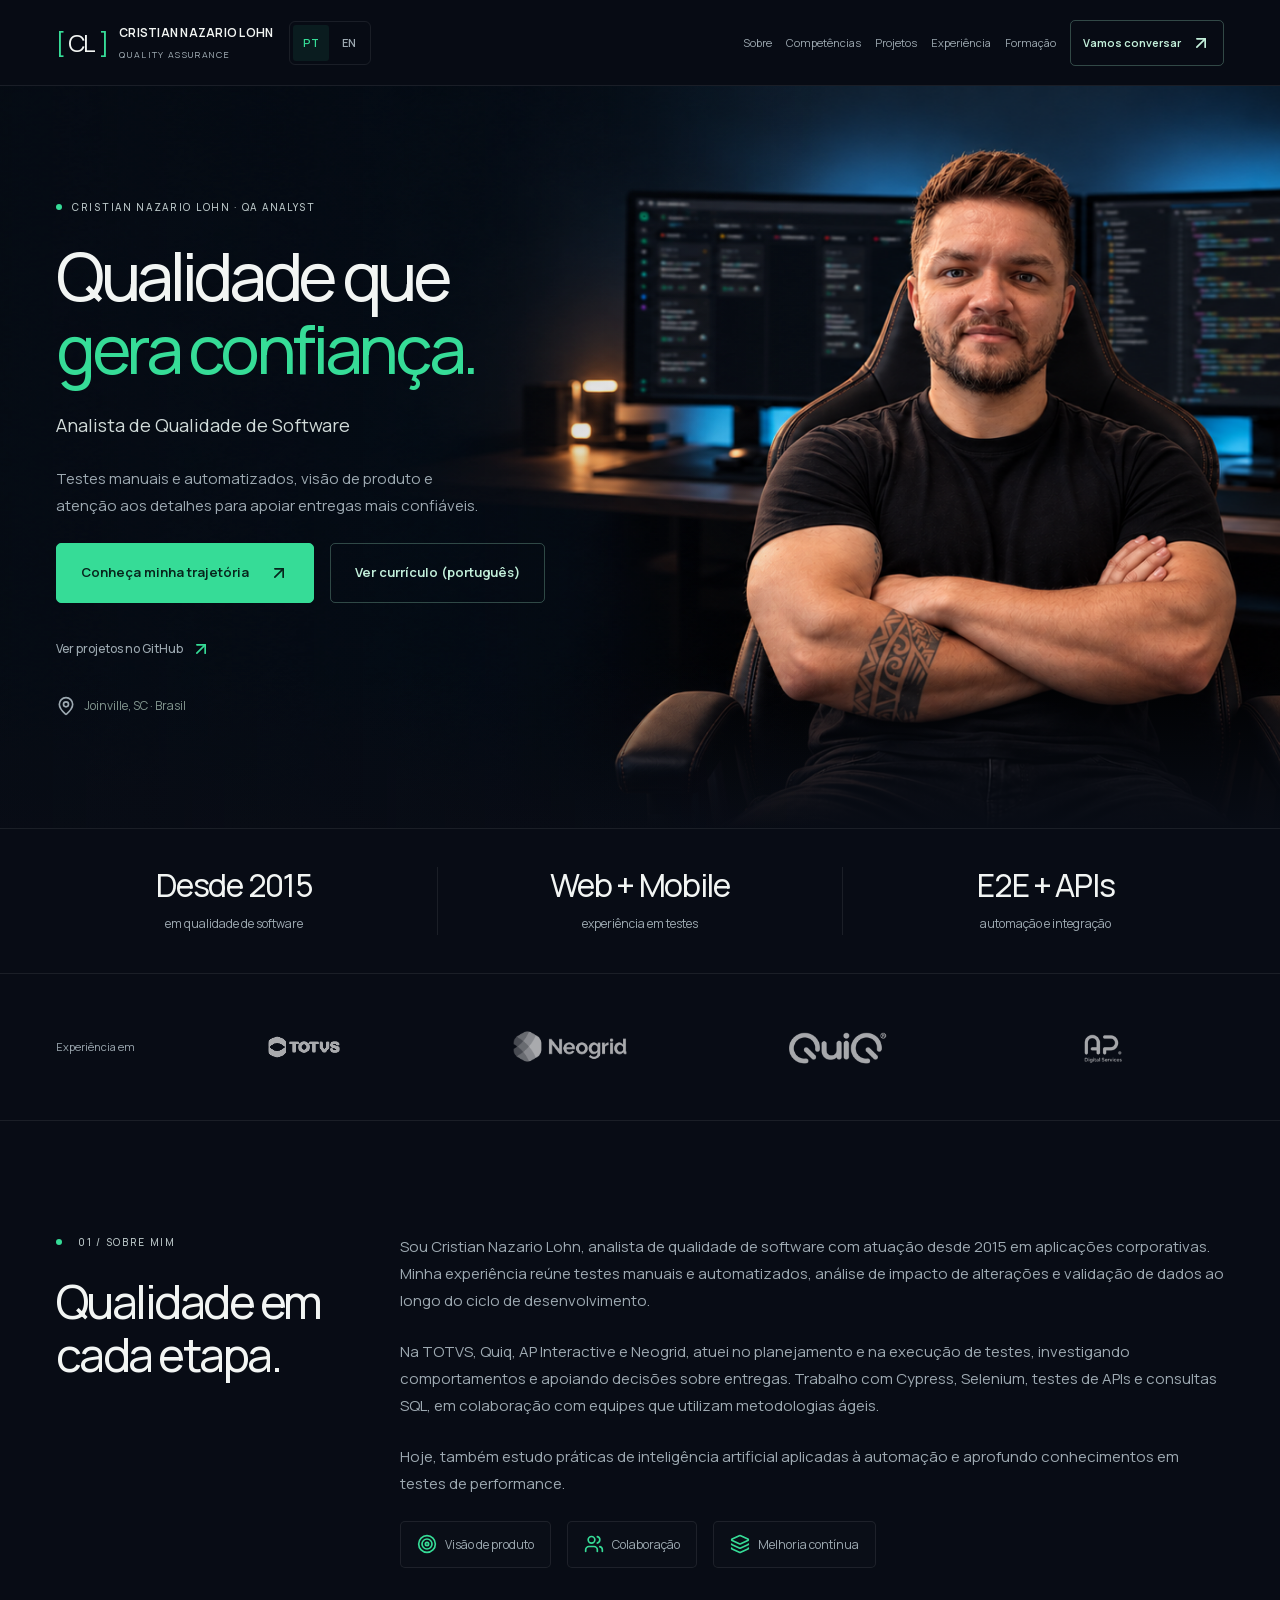
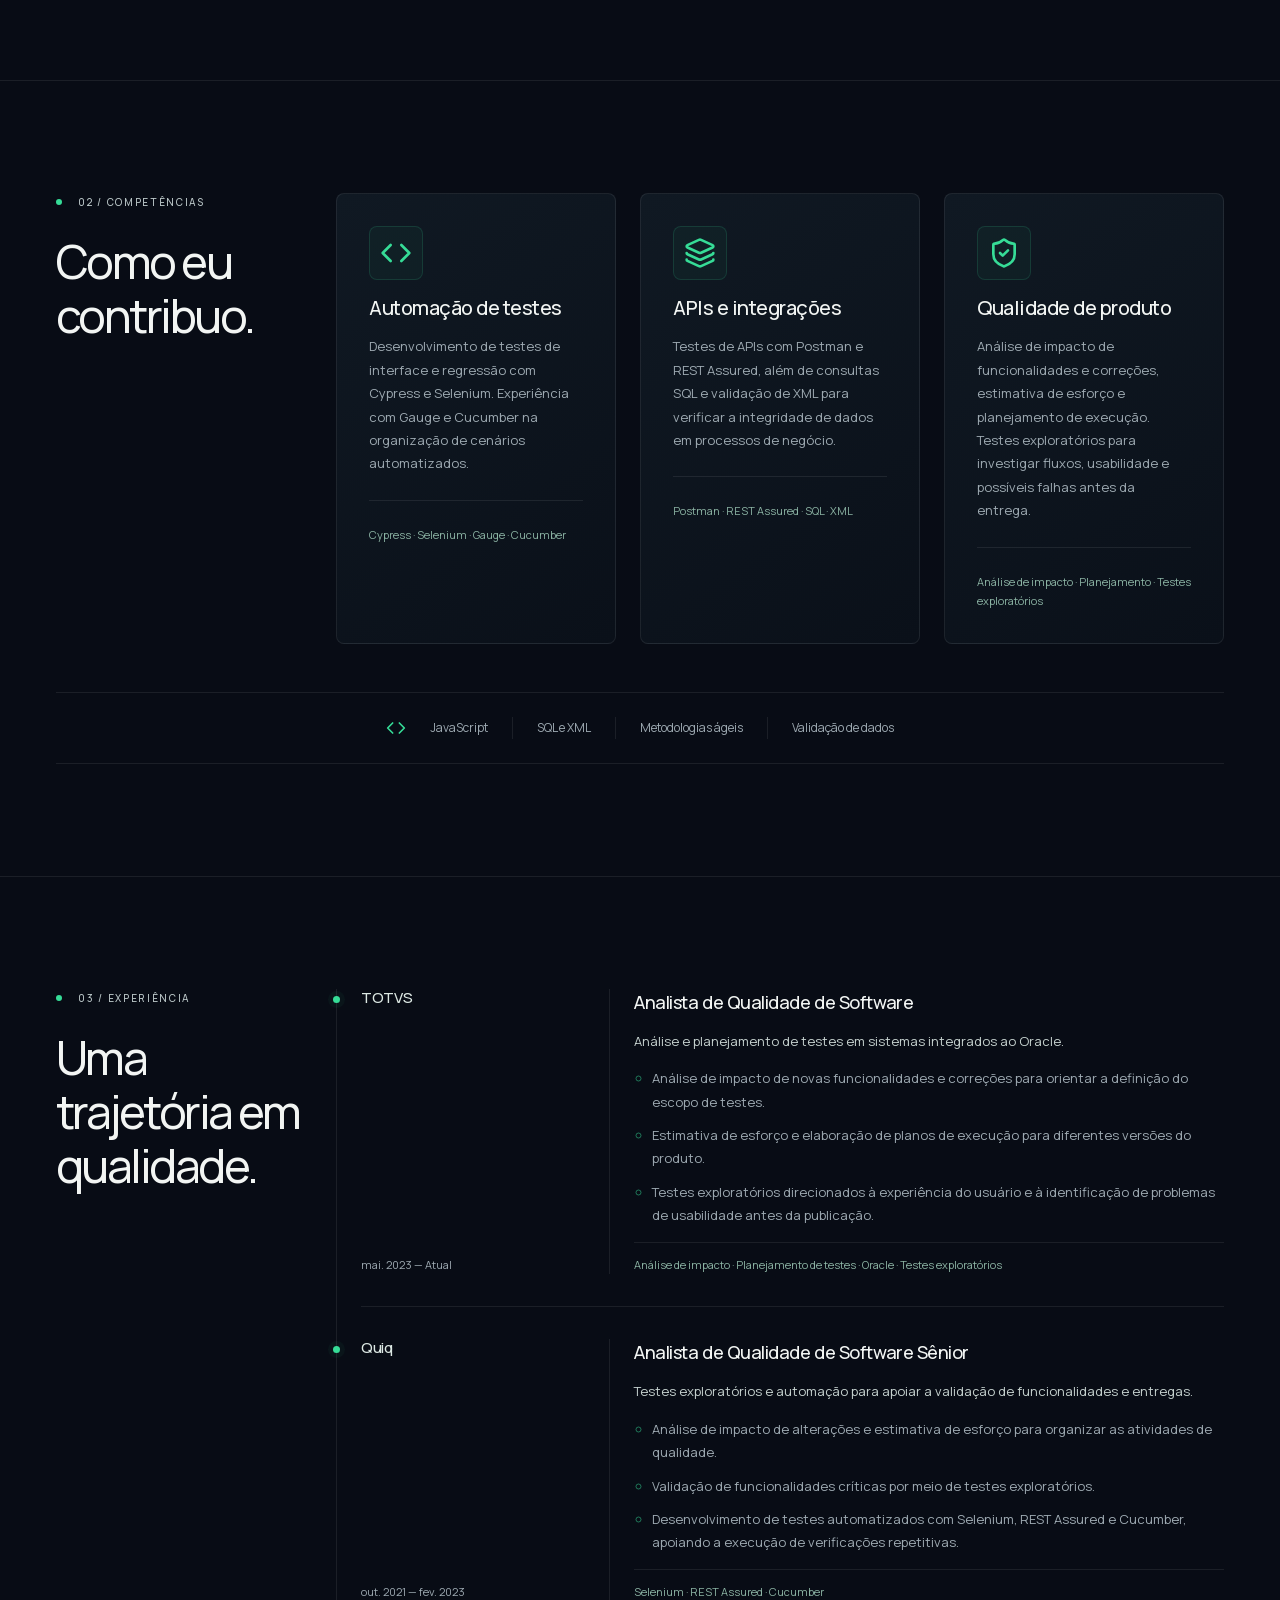
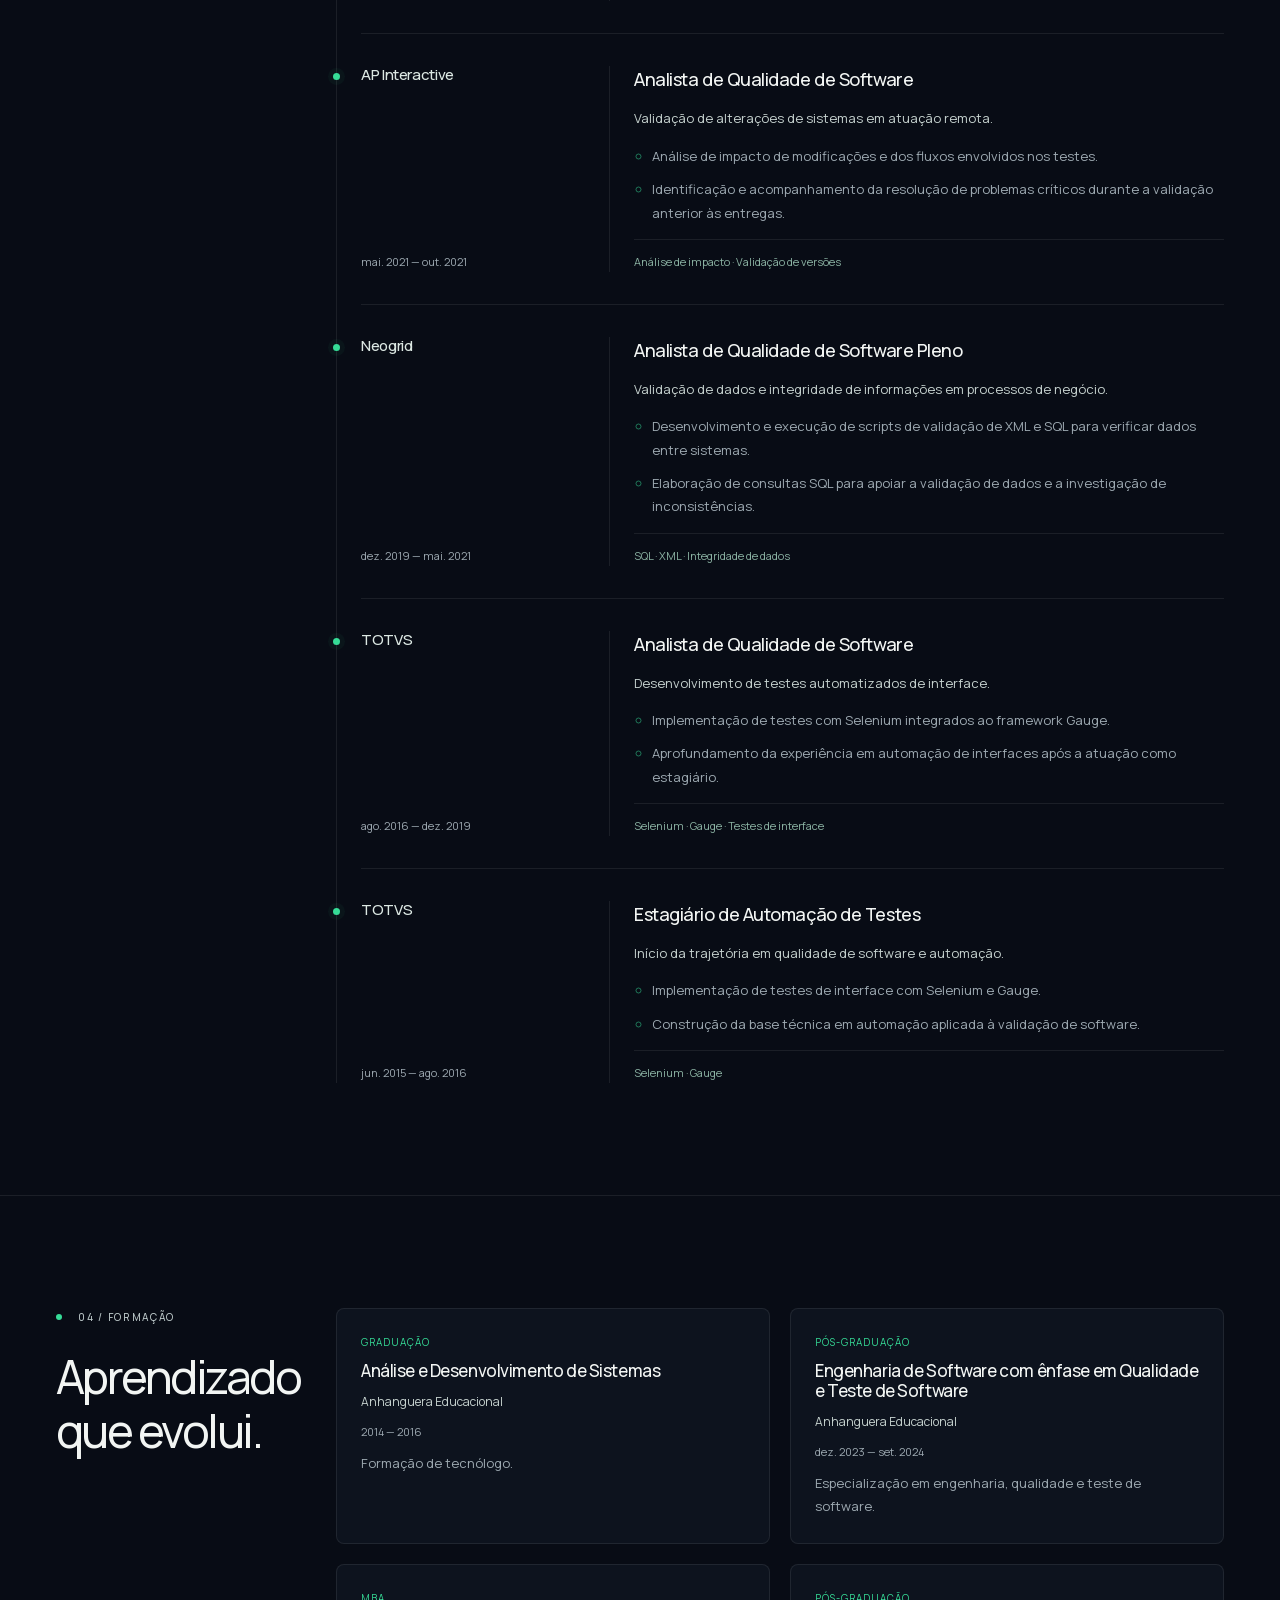
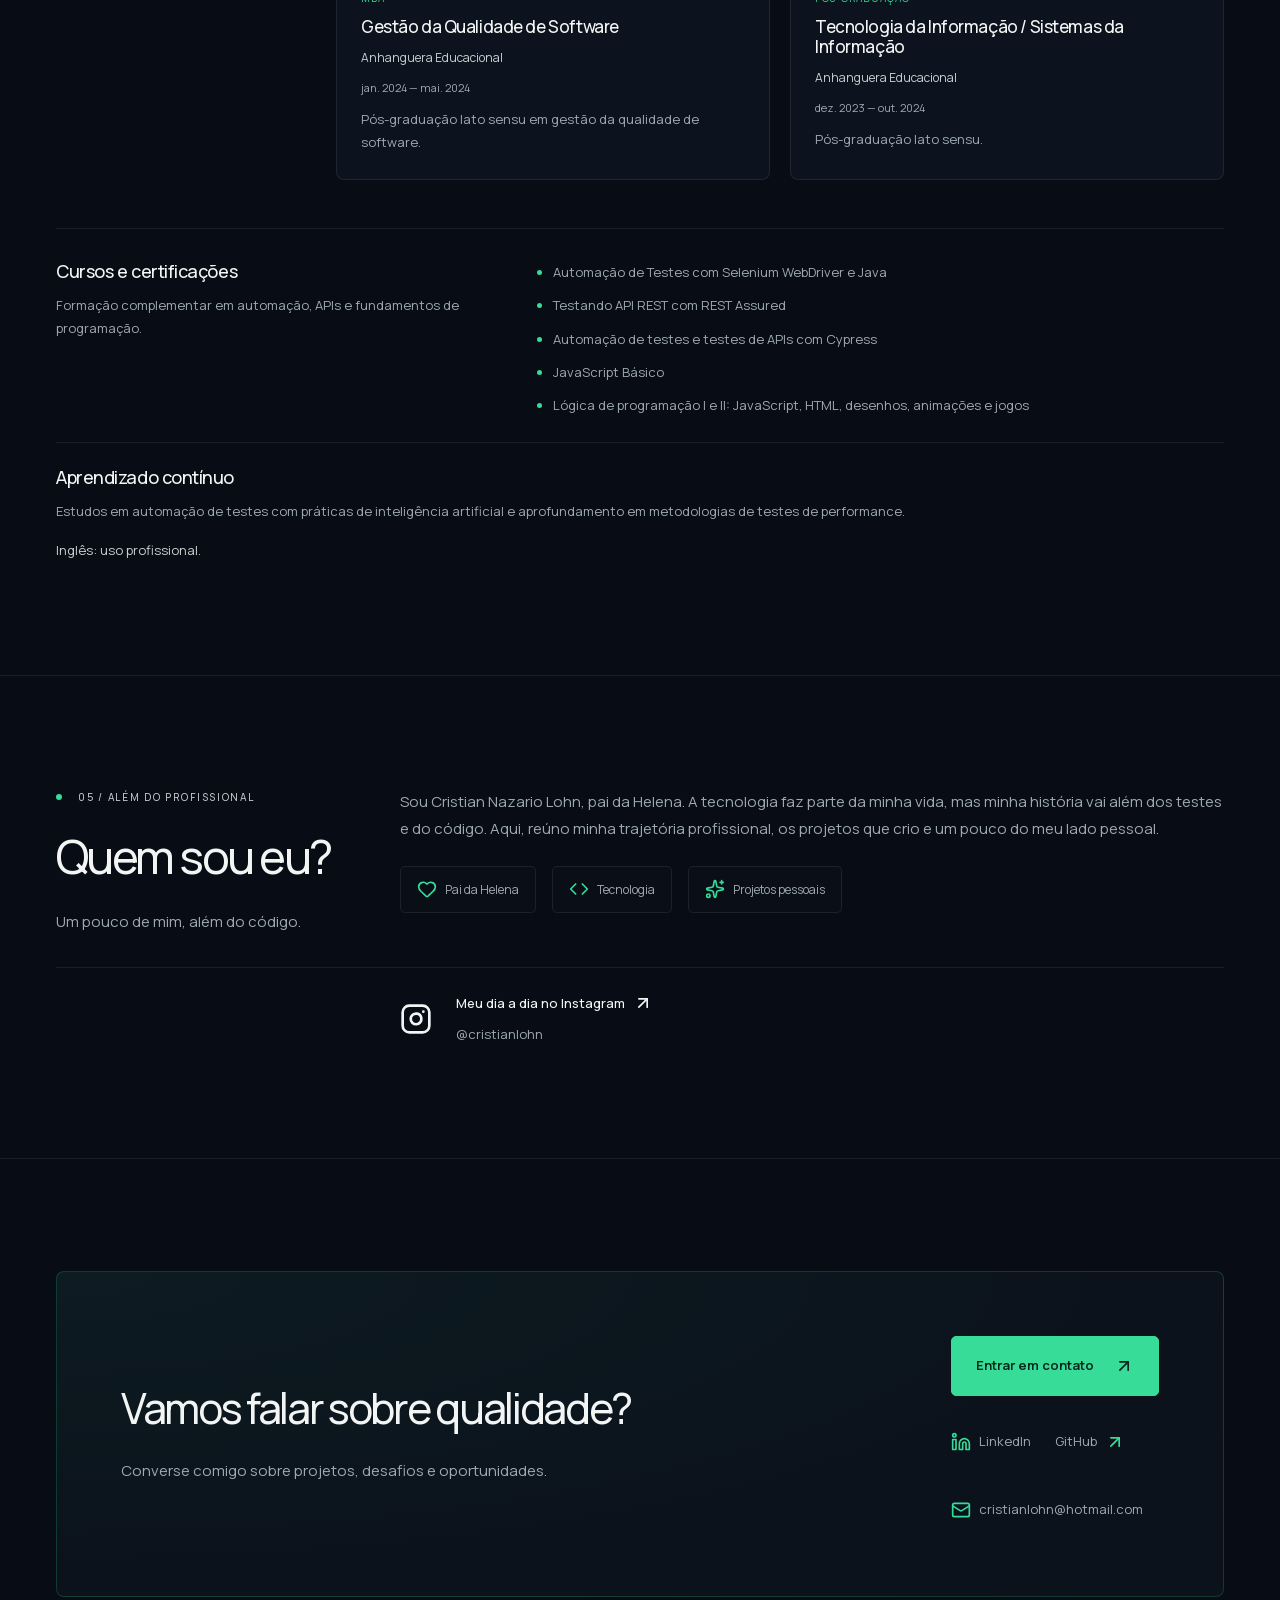
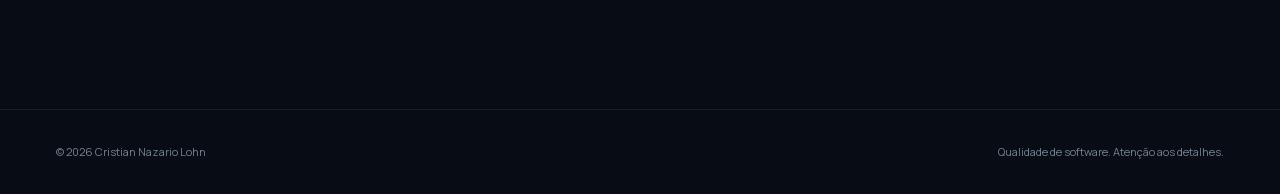
==== commit 52a537f1: "english version" ====
--- a/index.html
+++ b/index.html
@@ -6,6 +6,9 @@
   <meta name="description" content="Cristian Nazario Lohn, Analista de Qualidade de Software. Conheça minha trajetória, competências em testes manuais e automatizados e experiência em QA." data-forma-key="b9e9b848-1a5d-459b-8c3f-c9a0f7692f71">
   <title data-forma-key="9aa887f6-1d7d-4786-8fc0-e8adf25eac3b">Cristian Nazario Lohn — Qualidade de Software</title>
   <link rel="canonical" href="https://cristian.catuto.com.br/" data-forma-key="1c12a1f9-e71f-415e-99da-c8a3e72d5868">
+  <link rel="alternate" hreflang="pt-BR" href="https://cristian.catuto.com.br/">
+  <link rel="alternate" hreflang="en" href="https://cristian.catuto.com.br/en/">
+  <link rel="alternate" hreflang="x-default" href="https://cristian.catuto.com.br/">
   <meta property="og:url" content="https://cristian.catuto.com.br/" data-forma-key="e7a039b3-a858-4ad7-be27-ee0f96ddf6d6">
   <link rel="preload" href="assets/fonts/manrope-latin.woff2" as="font" type="font/woff2" crossorigin>
   <link rel="stylesheet" href="assets/css/design-system.css">
@@ -23,6 +26,11 @@
         <span class="brand-monogram" data-forma-key="b7aafc8d-180f-4357-84bf-5080e225092a"><span data-forma-key="a0129a79-0e78-473b-b45f-ccb98b17dc2b">[</span> CL <span data-forma-key="0508b1cb-c73a-41f7-af20-dbaf592a3876">]</span></span>
         <span class="brand-copy" data-forma-key="ef7a4892-4233-4d1c-8fd2-88f455ca100a"><strong data-forma-key="8bee6671-1e4e-4340-9046-6eab96d088b0">CRISTIAN NAZARIO LOHN</strong><span data-forma-key="e9b18302-4c0b-4a6d-96dc-5054d81d15ee">QUALITY ASSURANCE</span></span>
       </a>
+      <div class="header-tools">
+      <nav class="language-switch" aria-label="Idioma do site">
+        <a href="./" lang="pt-BR" hreflang="pt-BR" aria-label="Ver site em português" aria-current="page" data-language="pt">PT</a>
+        <a href="en/" lang="en" hreflang="en" aria-label="View website in English" data-language="en">EN</a>
+      </nav>
       <button class="menu-toggle" type="button" aria-expanded="false" aria-controls="navegacao" aria-label="Abrir menu" hidden="" data-forma-key="e2dc806b-8d58-4721-88e9-78e6590f2c5d"><svg xmlns="http://www.w3.org/2000/svg" width="24" height="24" viewBox="0 0 24 24" fill="none" stroke="currentColor" stroke-width="2" stroke-linecap="round" stroke-linejoin="round" data-iconstack="lucide:menu" class="icon menu-open-icon" aria-hidden="true" data-forma-key="ca96365d-d037-4f20-b948-05637d95c789">
   <path d="M4 5h16" data-forma-key="88a4a859-e239-4981-a6b9-5c4b9770a89e"></path>
   <path d="M4 12h16" data-forma-key="3546e34a-1cf1-42ae-9961-db4bcc3199de"></path>
@@ -31,6 +39,7 @@
   <path d="M18 6 6 18" data-forma-key="bf757103-cc81-4ea0-9744-3319e658ba67"></path>
   <path d="m6 6 12 12" data-forma-key="fae80df3-5988-4eac-815b-bbb7613c7fda"></path>
 </svg></button>
+      </div>
       </div>
       <nav id="navegacao" class="site-nav" aria-label="Navegação principal" data-forma-key="ee969221-5b8d-419b-bd38-e894dca46cb7">
         <a href="./#sobre" data-forma-key="6d7f6e25-3101-4a9c-8c3d-772a8caf07f3">Sobre</a>
@@ -58,7 +67,7 @@
   <path d="M7 7h10v10" data-forma-key="9736c76c-9d65-4e5f-a08a-ba3d9e25eadd"></path>
   <path d="M7 17 17 7" data-forma-key="3987d7a2-ca54-415b-9e2c-d72a67a01587"></path>
 </svg></a>
-            <a class="button button-outline" href="https://drive.google.com/file/d/1pOPej44ps9NyS-fhHo_g3kHNrRXFnWnm/view?usp=drive_link" target="_blank" rel="noopener noreferrer" aria-describedby="curriculo-status" data-forma-key="7ab9459f-7ce8-4493-8e4a-08d37436244b">Baixar currículo</a>
+            <a class="button button-outline" href="https://drive.google.com/file/d/1pOPej44ps9NyS-fhHo_g3kHNrRXFnWnm/view?usp=drive_link" target="_blank" rel="noopener noreferrer" aria-describedby="curriculo-status" data-forma-key="7ab9459f-7ce8-4493-8e4a-08d37436244b">Ver currículo (português)</a>
           </div>
           <span id="curriculo-status" class="sr-only" data-forma-key="b1137975-ce81-480c-a73e-731fed3c0461">Abre o currículo no Google Drive em nova aba, onde pode ser baixado.</span>
           <a class="text-link" href="https://github.com/cristianlohn" target="_blank" rel="noopener noreferrer" data-forma-key="67752bb2-05aa-4080-98fe-c2156bc2e9f9">Ver projetos no GitHub <svg xmlns="http://www.w3.org/2000/svg" width="24" height="24" viewBox="0 0 24 24" fill="none" stroke="currentColor" stroke-width="2" stroke-linecap="round" stroke-linejoin="round" data-iconstack="lucide:arrow-up-right" class="icon" aria-hidden="true" data-forma-key="9cc343e4-4bba-4084-90c5-b2644f8377c8">
@@ -75,7 +84,7 @@
     <section id="indicadores" class="section metrics-section" aria-label="Experiência em qualidade de software" data-forma-key="7330e6f1-24eb-44a1-90bd-83e99eb5f4aa">
       <div class="container" data-forma-key="b3255865-a437-41c3-9ccd-df9de93802f8">
         <dl class="metrics" data-forma-key="dd882871-c83d-4478-8d45-3541f4d4e920">
-          <div class="metric" data-forma-key="cf249027-8048-4ed5-b863-749fd20d5ea1"><dt data-forma-key="eaaa8a8a-2cda-4071-acee-99eab3251bf2">11 anos</dt><dd data-forma-key="74ae7a3b-f468-4586-a7b3-60161720b401">em qualidade de software</dd></div>
+          <div class="metric" data-forma-key="cf249027-8048-4ed5-b863-749fd20d5ea1"><dt data-forma-key="eaaa8a8a-2cda-4071-acee-99eab3251bf2">Desde 2015</dt><dd data-forma-key="74ae7a3b-f468-4586-a7b3-60161720b401">em qualidade de software</dd></div>
           <div class="metric" data-forma-key="903e0086-c180-4fe1-b179-5d9920c686d0"><dt data-forma-key="bf742ef1-be90-4cb7-a1b3-cad79828027f">Web + Mobile</dt><dd data-forma-key="bcd946fd-5a9a-420d-b773-1a901ab09d12">experiência em testes</dd></div>
           <div class="metric" data-forma-key="6201c470-e99e-4cec-b5ac-2a0b8f2f59a7"><dt data-forma-key="094bece9-a1b9-44bf-9021-9d951dd04c40">E2E + APIs</dt><dd data-forma-key="8f62a066-bbaf-4a23-88b7-7e402cb95190">automação e integração</dd></div>
         </dl>
@@ -91,7 +100,9 @@
       <div class="container editorial about-layout" data-forma-key="85815545-b7d5-4165-9bf7-dd0da5c2da23">
         <div class="section-heading" data-forma-key="fc2fdc4e-82df-4617-bb09-1f1dbdd31416"><p class="eyebrow section-label" data-forma-key="75632781-7ea0-41c0-b616-4422eefb80d8">01 / SOBRE MIM</p><h2 id="sobre-titulo" data-forma-key="cc4a38bb-6ec4-4530-b418-54c46ba48815">Qualidade em cada etapa.</h2></div>
         <div class="section-content about-content" data-forma-key="9a36236f-5109-461f-b6e3-e2404b78d47c">
-          <p data-forma-key="be56d87c-e085-4873-b326-566cf76bcc9a">Sou Cristian Nazario Lohn, profissional de qualidade de software com atuação desde 2015. Conecto testes, automação e colaboração com o time para identificar riscos e validar o que realmente importa para o usuário.</p>
+          <p data-forma-key="be56d87c-e085-4873-b326-566cf76bcc9a">Sou Cristian Nazario Lohn, analista de qualidade de software com atuação desde 2015 em aplicações corporativas. Minha experiência reúne testes manuais e automatizados, análise de impacto de alterações e validação de dados ao longo do ciclo de desenvolvimento.</p>
+          <p>Na TOTVS, Quiq, AP Interactive e Neogrid, atuei no planejamento e na execução de testes, investigando comportamentos e apoiando decisões sobre entregas. Trabalho com Cypress, Selenium, testes de APIs e consultas SQL, em colaboração com equipes que utilizam metodologias ágeis.</p>
+          <p>Hoje, também estudo práticas de inteligência artificial aplicadas à automação e aprofundo conhecimentos em testes de performance.</p>
           <ul class="attributes" data-forma-key="0b86bef9-ffc2-4713-b78c-d4c8814bed16">
             <li data-forma-key="8215ca3f-fa63-4dd1-83a4-569e348ce6c1"><svg xmlns="http://www.w3.org/2000/svg" width="24" height="24" viewBox="0 0 24 24" fill="none" stroke="currentColor" stroke-width="2" stroke-linecap="round" stroke-linejoin="round" data-iconstack="lucide:target" class="icon" aria-hidden="true" data-forma-key="91557408-4e43-476b-87e8-d1455c538a46">
   <circle cx="12" cy="12" r="10" data-forma-key="a1f9e1be-28e7-4e68-b235-771f981a616d"></circle>
@@ -121,33 +132,70 @@
             <article class="skill-card" data-forma-key="86390280-b6c9-457d-97b5-760297a29ebb"><svg xmlns="http://www.w3.org/2000/svg" width="24" height="24" viewBox="0 0 24 24" fill="none" stroke="currentColor" stroke-width="2" stroke-linecap="round" stroke-linejoin="round" data-iconstack="lucide:code" class="icon feature-icon" aria-hidden="true" data-forma-key="1eccf836-9bae-48e1-8148-3ad491835ece">
   <path d="m16 18 6-6-6-6" data-forma-key="d8d2acd4-1038-4ae7-a8ba-326ac4a51c1d"></path>
   <path d="m8 6-6 6 6 6" data-forma-key="84b1b6c2-0690-41d6-88d1-d6054bfd8a47"></path>
-</svg><h3 data-forma-key="d0c79279-a787-453b-a954-2b4939bf9e02">Automação de testes</h3><p data-forma-key="f24024c7-58d5-45ce-88fc-dbe986b1c8c6">Cenários E2E e regressão para validar fluxos essenciais.</p><p class="technologies" data-forma-key="1abcd2c2-fe58-416a-9f6c-ab1ea5e75f33">Cypress · Selenium · Playwright</p></article>
+</svg><h3 data-forma-key="d0c79279-a787-453b-a954-2b4939bf9e02">Automação de testes</h3><p data-forma-key="f24024c7-58d5-45ce-88fc-dbe986b1c8c6">Desenvolvimento de testes de interface e regressão com Cypress e Selenium. Experiência com Gauge e Cucumber na organização de cenários automatizados.</p><p class="technologies" data-forma-key="1abcd2c2-fe58-416a-9f6c-ab1ea5e75f33">Cypress · Selenium · Gauge · Cucumber</p></article>
             <article class="skill-card" data-forma-key="7e8471a7-d719-4b0c-ad21-cfe68299fab4"><svg xmlns="http://www.w3.org/2000/svg" width="24" height="24" viewBox="0 0 24 24" fill="none" stroke="currentColor" stroke-width="2" stroke-linecap="round" stroke-linejoin="round" data-iconstack="lucide:layers" class="icon feature-icon" aria-hidden="true" data-forma-key="2f9a1e4b-83ba-4199-8ce5-d8ee6925b4fb">
   <path d="M12.83 2.18a2 2 0 0 0-1.66 0L2.6 6.08a1 1 0 0 0 0 1.83l8.58 3.91a2 2 0 0 0 1.66 0l8.58-3.9a1 1 0 0 0 0-1.83z" data-forma-key="eba4c046-c556-4dcd-ad47-f4633269d7ee"></path>
   <path d="M2 12a1 1 0 0 0 .58.91l8.6 3.91a2 2 0 0 0 1.65 0l8.58-3.9A1 1 0 0 0 22 12" data-forma-key="b0ab544d-702e-47cd-af9a-4c5c79c39158"></path>
   <path d="M2 17a1 1 0 0 0 .58.91l8.6 3.91a2 2 0 0 0 1.65 0l8.58-3.9A1 1 0 0 0 22 17" data-forma-key="2e140758-4cda-474e-9fb2-30cf8f60710d"></path>
-</svg><h3 data-forma-key="d92f6d16-bf48-42e6-80e0-1d8344d1df4c">APIs e integrações</h3><p data-forma-key="20df728e-769d-4c7f-add8-bdc97989190d">Validação de serviços, contratos e dados entre sistemas.</p><p class="technologies" data-forma-key="f4681a75-882d-4ab3-bf8b-2b4a0196608b">Postman · REST Assured · SQL</p></article>
+</svg><h3 data-forma-key="d92f6d16-bf48-42e6-80e0-1d8344d1df4c">APIs e integrações</h3><p data-forma-key="20df728e-769d-4c7f-add8-bdc97989190d">Testes de APIs com Postman e REST Assured, além de consultas SQL e validação de XML para verificar a integridade de dados em processos de negócio.</p><p class="technologies" data-forma-key="f4681a75-882d-4ab3-bf8b-2b4a0196608b">Postman · REST Assured · SQL · XML</p></article>
             <article class="skill-card" data-forma-key="d80b5d01-1627-40b9-9fb5-792d5edeb170"><svg xmlns="http://www.w3.org/2000/svg" width="24" height="24" viewBox="0 0 24 24" fill="none" stroke="currentColor" stroke-width="2" stroke-linecap="round" stroke-linejoin="round" data-iconstack="lucide:shield-check" class="icon feature-icon" aria-hidden="true" data-forma-key="e4e5fea1-8194-429f-beb3-e8b12e79a2d6">
   <path d="M20 13c0 5-3.5 7.5-7.66 8.95a1 1 0 0 1-.67-.01C7.5 20.5 4 18 4 13V6a1 1 0 0 1 1-1c2 0 4.5-1.2 6.24-2.72a1.17 1.17 0 0 1 1.52 0C14.51 3.81 17 5 19 5a1 1 0 0 1 1 1z" data-forma-key="0367892d-c7ef-4459-ba45-755922c25fce"></path>
   <path d="m9 12 2 2 4-4" data-forma-key="0bf8ced2-4f3e-4505-851b-737556942cfa"></path>
-</svg><h3 data-forma-key="ab0e3924-3d6a-4184-a557-fa8d2005a684">Qualidade de produto</h3><p data-forma-key="5dcd8111-9abd-457c-a51b-ce9ca724616c">Testes exploratórios, análise de riscos e documentação.</p><p class="technologies" data-forma-key="0eecdfdc-068e-4945-8fa0-2da01f83989e">BDD · Jira / Zephyr · Testes manuais</p></article>
+</svg><h3 data-forma-key="ab0e3924-3d6a-4184-a557-fa8d2005a684">Qualidade de produto</h3><p data-forma-key="5dcd8111-9abd-457c-a51b-ce9ca724616c">Análise de impacto de funcionalidades e correções, estimativa de esforço e planejamento de execução. Testes exploratórios para investigar fluxos, usabilidade e possíveis falhas antes da entrega.</p><p class="technologies" data-forma-key="0eecdfdc-068e-4945-8fa0-2da01f83989e">Análise de impacto · Planejamento · Testes exploratórios</p></article>
           </div>
         </div>
         <div class="technology-band" data-forma-key="b6788c95-85dd-4b64-bf92-b5a0190c094c"><svg xmlns="http://www.w3.org/2000/svg" width="24" height="24" viewBox="0 0 24 24" fill="none" stroke="currentColor" stroke-width="2" stroke-linecap="round" stroke-linejoin="round" data-iconstack="lucide:code" class="icon" aria-hidden="true" data-forma-key="599b112f-c102-4078-ab44-86b8340fdc42">
   <path d="m16 18 6-6-6-6" data-forma-key="518f8bc1-0ce7-4fe0-9e7c-2ed5fb2cb599"></path>
   <path d="m8 6-6 6 6 6" data-forma-key="a41ad03c-2fbd-459c-bac5-45e2ffceef8f"></path>
-</svg><ul data-forma-key="9f12c767-4fd1-4846-9256-9e2bbf31ba2b"><li data-forma-key="d7af45b5-441c-4f8c-ba19-4987238488c2">JavaScript</li><li data-forma-key="0c09d0bd-3741-4711-a691-ef560722aeb0">MongoDB</li><li data-forma-key="1ad2168e-ce4b-4939-b15e-fce06e8aa8ed">Metodologias ágeis</li><li data-forma-key="a47d8880-37bb-4e69-89a9-d902088675c9">Testes mobile</li></ul></div>
+</svg><ul data-forma-key="9f12c767-4fd1-4846-9256-9e2bbf31ba2b"><li data-forma-key="d7af45b5-441c-4f8c-ba19-4987238488c2">JavaScript</li><li data-forma-key="0c09d0bd-3741-4711-a691-ef560722aeb0">SQL e XML</li><li data-forma-key="1ad2168e-ce4b-4939-b15e-fce06e8aa8ed">Metodologias ágeis</li><li data-forma-key="a47d8880-37bb-4e69-89a9-d902088675c9">Validação de dados</li></ul></div>
       </div>
     </section>
     <section id="experiencia" class="section" aria-labelledby="experiencia-titulo" data-forma-key="7d1f0af5-8609-4e2b-9543-e49ea23e1a62">
       <div class="container editorial" data-forma-key="9368b618-1658-4a71-a07a-41db5a79beab">
         <div class="section-heading" data-forma-key="4dfaa085-38bf-41c2-8df2-cdf8f5a0448e"><p class="eyebrow section-label" data-forma-key="d67a70aa-0845-4ec7-b84e-64bda3f10fd7">03 / EXPERIÊNCIA</p><h2 id="experiencia-titulo" data-forma-key="b7c6f985-122d-4518-ad7d-48333d73eee2">Uma trajetória em qualidade.</h2></div>
         <ol class="section-content timeline" data-forma-key="d91d445f-e116-44ec-a268-1bef848efacb">
-          <li class="timeline-item" data-forma-key="ff54eafb-a600-4c30-ae4b-908f29faaeb4"><div class="job-meta" data-forma-key="15c2f421-c388-492d-bc1d-7381d10e907b"><h3 class="company-name" data-forma-key="42d5a171-5b95-45f6-baaf-b418d5170110">TOTVS</h3><p class="job-date" data-forma-key="5ef1d77f-f5ec-4d7a-b332-10e5d2fdb30e">2023 — Atual</p></div><div class="job-detail" data-forma-key="f63eb4ba-2413-49c9-9482-8490b5e67d57"><h3 data-forma-key="37f86176-4e7f-45d2-8541-202a32105736">Analista de Testes</h3><p data-forma-key="01440974-d0a3-42b9-b361-35d5dbac40cf">Automação com Cypress, testes de APIs e validação de dados.</p></div></li>
-          <li class="timeline-item" data-forma-key="046c9801-04e2-48b5-b5fe-2086cbb99312"><div class="job-meta" data-forma-key="14d93c2d-9451-4612-ae22-a4b0cddcbdd6"><h3 class="company-name" data-forma-key="b031f3da-7315-4ca8-9537-eb91efb3c7cb">QUIQ</h3><p class="job-date" data-forma-key="cc56aed4-a626-4f61-bcb2-6d35250727ee">2021 — 2023</p></div><div class="job-detail" data-forma-key="622f9df2-d92c-4096-8003-97351cc196ad"><h3 data-forma-key="c4a58b9f-7408-460c-a8ff-aeb5d0e8a675">Analista de Testes Sênior</h3><p data-forma-key="8bf78611-bb7c-419b-8289-8918dfd51ccf">Selenium, REST Assured e testes exploratórios.</p></div></li>
-          <li class="timeline-item" data-forma-key="461beddb-921f-426b-a70c-e72da6f276b2"><div class="job-meta" data-forma-key="dfc441e7-16a9-4aa3-9183-58498306a9f3"><h3 class="company-name" data-forma-key="30b717ee-cbaf-4a9b-a4bb-b75c1128592b">AP Interactive</h3><p class="job-date" data-forma-key="d2d0dc7b-766a-4417-b7de-a7b0da6abb81">2021</p></div><div class="job-detail" data-forma-key="9a6ca527-976a-49aa-93c9-e10d17679717"><h3 data-forma-key="06ae068c-2cc9-4506-b0a7-b4678477eb79">Analista de Testes</h3><p data-forma-key="2792c17e-2fe9-42f4-91bc-6c42eb5461c3">Planejamento, execução e documentação de testes.</p></div></li>
-          <li class="timeline-item" data-forma-key="9d7ec967-845e-49f8-92a2-4347e3828a09"><div class="job-meta" data-forma-key="3bf5e1e5-e4e0-44e9-adc5-8e1fffaf6a3d"><h3 class="company-name" data-forma-key="1a4a40b8-93e5-44f5-aa27-955f68e769ac">Neogrid</h3><p class="job-date" data-forma-key="dd94e057-41aa-4cb5-9e32-81f1d6725303">2019 — 2021</p></div><div class="job-detail" data-forma-key="4abaaa6c-5640-4507-a963-a109784af94d"><h3 data-forma-key="ca1aac33-7c6c-4d19-b58d-4296a5633b82">Analista de Testes Pleno</h3><p data-forma-key="38f68d1d-123b-4037-b568-ff80f3604ae5">Testes funcionais, performance e homologação.</p></div></li>
-          <li class="timeline-item" data-forma-key="b2e2a230-8550-4ae8-b789-41c2fbfc23f0"><div class="job-meta" data-forma-key="a473dc6b-cd35-4257-91f0-00dac2ffaad4"><h3 class="company-name" data-forma-key="10a3f68a-a824-41dc-a592-5da0208e4588">TOTVS</h3><p class="job-date" data-forma-key="155d971c-10b1-4215-b6a0-b4fab881ed3b">2015 — 2019</p></div><div class="job-detail" data-forma-key="d1f44a06-5bf6-4694-b3f1-6cf135632b83"><h3 data-forma-key="86f8b8bc-b3da-428b-ae8a-17ac2c23916a">Estágio e Analista de Testes</h3><p data-forma-key="6d418112-e8af-4bb6-983a-fcf3c4643ecc">Testes mobile e evolução para automação de interfaces.</p></div></li>
+          <li class="timeline-item">
+            <div class="job-meta"><h3 class="company-name">TOTVS</h3><p class="job-date">mai. 2023 — Atual</p></div>
+            <div class="job-detail"><h3>Analista de Qualidade de Software</h3><p class="job-summary">Análise e planejamento de testes em sistemas integrados ao Oracle.</p>
+              <ul class="job-responsibilities"><li>Análise de impacto de novas funcionalidades e correções para orientar a definição do escopo de testes.</li><li>Estimativa de esforço e elaboração de planos de execução para diferentes versões do produto.</li><li>Testes exploratórios direcionados à experiência do usuário e à identificação de problemas de usabilidade antes da publicação.</li></ul>
+              <p class="job-tools">Análise de impacto · Planejamento de testes · Oracle · Testes exploratórios</p>
+            </div>
+          </li>
+          <li class="timeline-item">
+            <div class="job-meta"><h3 class="company-name">Quiq</h3><p class="job-date">out. 2021 — fev. 2023</p></div>
+            <div class="job-detail"><h3>Analista de Qualidade de Software Sênior</h3><p class="job-summary">Testes exploratórios e automação para apoiar a validação de funcionalidades e entregas.</p>
+              <ul class="job-responsibilities"><li>Análise de impacto de alterações e estimativa de esforço para organizar as atividades de qualidade.</li><li>Validação de funcionalidades críticas por meio de testes exploratórios.</li><li>Desenvolvimento de testes automatizados com Selenium, REST Assured e Cucumber, apoiando a execução de verificações repetitivas.</li></ul>
+              <p class="job-tools">Selenium · REST Assured · Cucumber</p>
+            </div>
+          </li>
+          <li class="timeline-item">
+            <div class="job-meta"><h3 class="company-name">AP Interactive</h3><p class="job-date">mai. 2021 — out. 2021</p></div>
+            <div class="job-detail"><h3>Analista de Qualidade de Software</h3><p class="job-summary">Validação de alterações de sistemas em atuação remota.</p>
+              <ul class="job-responsibilities"><li>Análise de impacto de modificações e dos fluxos envolvidos nos testes.</li><li>Identificação e acompanhamento da resolução de problemas críticos durante a validação anterior às entregas.</li></ul>
+              <p class="job-tools">Análise de impacto · Validação de versões</p>
+            </div>
+          </li>
+          <li class="timeline-item">
+            <div class="job-meta"><h3 class="company-name">Neogrid</h3><p class="job-date">dez. 2019 — mai. 2021</p></div>
+            <div class="job-detail"><h3>Analista de Qualidade de Software Pleno</h3><p class="job-summary">Validação de dados e integridade de informações em processos de negócio.</p>
+              <ul class="job-responsibilities"><li>Desenvolvimento e execução de scripts de validação de XML e SQL para verificar dados entre sistemas.</li><li>Elaboração de consultas SQL para apoiar a validação de dados e a investigação de inconsistências.</li></ul>
+              <p class="job-tools">SQL · XML · Integridade de dados</p>
+            </div>
+          </li>
+          <li class="timeline-item">
+            <div class="job-meta"><h3 class="company-name">TOTVS</h3><p class="job-date">ago. 2016 — dez. 2019</p></div>
+            <div class="job-detail"><h3>Analista de Qualidade de Software</h3><p class="job-summary">Desenvolvimento de testes automatizados de interface.</p>
+              <ul class="job-responsibilities"><li>Implementação de testes com Selenium integrados ao framework Gauge.</li><li>Aprofundamento da experiência em automação de interfaces após a atuação como estagiário.</li></ul>
+              <p class="job-tools">Selenium · Gauge · Testes de interface</p>
+            </div>
+          </li>
+          <li class="timeline-item">
+            <div class="job-meta"><h3 class="company-name">TOTVS</h3><p class="job-date">jun. 2015 — ago. 2016</p></div>
+            <div class="job-detail"><h3>Estagiário de Automação de Testes</h3><p class="job-summary">Início da trajetória em qualidade de software e automação.</p>
+              <ul class="job-responsibilities"><li>Implementação de testes de interface com Selenium e Gauge.</li><li>Construção da base técnica em automação aplicada à validação de software.</li></ul>
+              <p class="job-tools">Selenium · Gauge</p>
+            </div>
+          </li>
         </ol>
       </div>
     </section>
@@ -156,28 +204,23 @@
         <div class="editorial" data-forma-key="a8e53631-5c97-47b6-8403-47cc6dccc428">
           <div class="section-heading" data-forma-key="6164f572-e2db-45f6-8e2a-176dbd136982"><p class="eyebrow section-label" data-forma-key="739b20ef-d65f-42d3-92ef-670a4ec9c486">04 / FORMAÇÃO</p><h2 id="formacao-titulo" data-forma-key="646e6939-71ce-46b6-92b1-2f6e995df766">Aprendizado que evolui.</h2></div>
           <ul class="section-content education-list" data-forma-key="41226462-e183-4607-be0d-948de5cc3b84">
-            <li class="education-item" data-forma-key="2c2873b9-ca2d-4da5-a086-a8da17b00fcc"><svg xmlns="http://www.w3.org/2000/svg" width="24" height="24" viewBox="0 0 24 24" fill="none" stroke="currentColor" stroke-width="2" stroke-linecap="round" stroke-linejoin="round" data-iconstack="lucide:book-copy" class="icon feature-icon" aria-hidden="true" data-forma-key="8d02132a-20cc-41db-9bcd-5e536c1c2486">
-  <path d="M5 7a2 2 0 0 0-2 2v11" data-forma-key="882afc45-9124-40b0-a6d1-fbdf7069726d"></path>
-  <path d="M5.803 18H5a2 2 0 0 0 0 4h9.5a.5.5 0 0 0 .5-.5V21" data-forma-key="f3ae7978-a705-4d25-a14b-cc95025fad58"></path>
-  <path d="M9 15V4a2 2 0 0 1 2-2h9.5a.5.5 0 0 1 .5.5v14a.5.5 0 0 1-.5.5H11a2 2 0 0 1 0-4h10" data-forma-key="f185b10b-b303-4137-ac70-79a72a3843b2"></path>
-</svg><h3 data-forma-key="df9f1502-5bcc-4e59-bdc6-1e17da3df3ec">Análise e Desenvolvimento de Sistemas</h3><p data-forma-key="b88e07b5-788c-4956-906b-5acfb289a6b0">Anhanguera · 2014 – 2016</p></li>
-            <li class="education-item" data-forma-key="ea21c291-7633-4e60-8cd2-4a827c46fb72"><svg xmlns="http://www.w3.org/2000/svg" width="24" height="24" viewBox="0 0 24 24" fill="none" stroke="currentColor" stroke-width="2" stroke-linecap="round" stroke-linejoin="round" data-iconstack="lucide:book-copy" class="icon feature-icon" aria-hidden="true" data-forma-key="3205f6a9-b4a8-4717-b466-4e199ad636a3">
-  <path d="M5 7a2 2 0 0 0-2 2v11" data-forma-key="13f54917-b9dd-40ff-8c0f-09a2d8be265d"></path>
-  <path d="M5.803 18H5a2 2 0 0 0 0 4h9.5a.5.5 0 0 0 .5-.5V21" data-forma-key="b8df1b28-afcf-46a5-a6f9-105800eed5e2"></path>
-  <path d="M9 15V4a2 2 0 0 1 2-2h9.5a.5.5 0 0 1 .5.5v14a.5.5 0 0 1-.5.5H11a2 2 0 0 1 0-4h10" data-forma-key="9f8f1aeb-559a-4337-be5a-911f183cbb58"></path>
-</svg><h3 data-forma-key="2531e094-f1bb-4663-b16c-9f8611461dd8">MBA em Gestão da Qualidade de Software</h3><p data-forma-key="da4a94cd-1dcc-4b4b-a3d1-369d3d889cb6">2024</p></li>
-            <li class="education-item" data-forma-key="bd1f8e10-f90b-4757-9049-7e4d47445975"><svg xmlns="http://www.w3.org/2000/svg" width="24" height="24" viewBox="0 0 24 24" fill="none" stroke="currentColor" stroke-width="2" stroke-linecap="round" stroke-linejoin="round" data-iconstack="lucide:book-copy" class="icon feature-icon" aria-hidden="true" data-forma-key="e188f407-867a-417e-a4b4-4d9d6171208e">
-  <path d="M5 7a2 2 0 0 0-2 2v11" data-forma-key="9d5f261d-3d8d-4ba4-a658-d06a989afc17"></path>
-  <path d="M5.803 18H5a2 2 0 0 0 0 4h9.5a.5.5 0 0 0 .5-.5V21" data-forma-key="3523af8f-3baf-4053-8032-207a0ed0e0dc"></path>
-  <path d="M9 15V4a2 2 0 0 1 2-2h9.5a.5.5 0 0 1 .5.5v14a.5.5 0 0 1-.5.5H11a2 2 0 0 1 0-4h10" data-forma-key="bc1c7cbf-1ef6-461e-83cd-b0bce797563b"></path>
-</svg><h3 data-forma-key="332373f0-0371-4ba4-81f6-e7b8d62c6b6c">Pós-graduação em Engenharia de Software</h3><p data-forma-key="56f47743-e38b-4af6-b4e9-f0206920b7f3">Ênfase em Qualidade de Testes · 2024</p></li>
+            <li class="education-item"><span class="education-type">Graduação</span><h3>Análise e Desenvolvimento de Sistemas</h3><p class="education-institution">Anhanguera Educacional</p><p class="education-date">2014 — 2016</p><p>Formação de tecnólogo.</p></li>
+            <li class="education-item"><span class="education-type">Pós-graduação</span><h3>Engenharia de Software com ênfase em Qualidade e Teste de Software</h3><p class="education-institution">Anhanguera Educacional</p><p class="education-date">dez. 2023 — set. 2024</p><p>Especialização em engenharia, qualidade e teste de software.</p></li>
+            <li class="education-item"><span class="education-type">MBA</span><h3>Gestão da Qualidade de Software</h3><p class="education-institution">Anhanguera Educacional</p><p class="education-date">jan. 2024 — mai. 2024</p><p>Pós-graduação lato sensu em gestão da qualidade de software.</p></li>
+            <li class="education-item"><span class="education-type">Pós-graduação</span><h3>Tecnologia da Informação / Sistemas da Informação</h3><p class="education-institution">Anhanguera Educacional</p><p class="education-date">dez. 2023 — out. 2024</p><p>Pós-graduação lato sensu.</p></li>
           </ul>
         </div>
-        <p class="education-note" data-forma-key="a7f25d7e-8ec8-470c-ae9b-1cc68f66cd61"><svg xmlns="http://www.w3.org/2000/svg" width="24" height="24" viewBox="0 0 24 24" fill="none" stroke="currentColor" stroke-width="2" stroke-linecap="round" stroke-linejoin="round" data-iconstack="lucide:book-copy" class="icon" aria-hidden="true" data-forma-key="8faa7fa9-4f7e-4e0e-8e9f-aef00b7330b4">
-  <path d="M5 7a2 2 0 0 0-2 2v11" data-forma-key="52460888-1965-49b1-a201-f9f37f3f3e28"></path>
-  <path d="M5.803 18H5a2 2 0 0 0 0 4h9.5a.5.5 0 0 0 .5-.5V21" data-forma-key="0af6dcc2-b020-4f4e-8a54-c758af4d12bc"></path>
-  <path d="M9 15V4a2 2 0 0 1 2-2h9.5a.5.5 0 0 1 .5.5v14a.5.5 0 0 1-.5.5H11a2 2 0 0 1 0-4h10" data-forma-key="e0ee751f-ef8d-4d21-a6d8-a0af9137fb85"></path>
-</svg>Formação complementar em Cypress, Playwright, Selenium e APIs.</p>
+        <div class="learning-panel">
+          <div><h3>Cursos e certificações</h3><p>Formação complementar em automação, APIs e fundamentos de programação.</p></div>
+          <ul class="learning-list">
+            <li>Automação de Testes com Selenium WebDriver e Java</li>
+            <li>Testando API REST com REST Assured</li>
+            <li>Automação de testes e testes de APIs com Cypress</li>
+            <li>JavaScript Básico</li>
+            <li>Lógica de programação I e II: JavaScript, HTML, desenhos, animações e jogos</li>
+          </ul>
+          <div class="learning-current"><h3>Aprendizado contínuo</h3><p>Estudos em automação de testes com práticas de inteligência artificial e aprofundamento em metodologias de testes de performance.</p><p class="language-proficiency">Inglês: uso profissional.</p></div>
+        </div>
       </div>
     </section>
     <section id="quem-sou-eu" class="section personal-section" aria-labelledby="quem-sou-eu-titulo" data-forma-key="15c2cff7-b942-4749-8563-de9582458c2e">
--- a/assets/css/catuto.css
+++ b/assets/css/catuto.css
@@ -9,6 +9,11 @@
 .section-label::before { width: 6px; height: 6px; border-radius: 50%; }
 .site-header { position: sticky; top: 0; z-index: 50; padding-block: 0; background: #080c15ed; backdrop-filter: blur(18px); }
 .header-inner { min-height: 85px; transition: min-height 250ms; }
+.header-tools { display: flex; align-items: center; gap: 12px; flex-shrink: 0; }
+.language-switch { display: flex; align-items: center; padding: 3px; border: 1px solid var(--color-border); border-radius: 6px; gap: 2px; }
+.language-switch a { display: inline-flex; align-items: center; justify-content: center; min-width: 36px; min-height: 36px; font-size: 11px; font-weight: 600; color: var(--color-text); border-radius: 3px; transition: color 200ms, background 200ms; }
+.language-switch a[aria-current="page"] { background: #36dc9714; color: var(--color-primary); }
+.language-switch a:hover { color: var(--color-primary); }
 .site-header.is-scrolled .header-inner { min-height: 71px; }
 .brand { gap: 12px; }
 .brand-monogram { font-size: 24px; letter-spacing: -0.06em; }
@@ -49,7 +54,25 @@
 .timeline-item::before { top: 39px; width: 7px; height: 7px; left: -28px; box-shadow: 0 0 0 5px #36dc970a; }
 .job-meta .company-name { color: #dce8e3; }
 .job-date { font-size: 11px; }
+.job-detail { gap: 14px; }
+.job-detail h3 { font-size: 18px; line-height: 1.5; }
+.job-summary { color: #c5d1ce; }
+.job-responsibilities { padding-left: 18px; display: grid; gap: 10px; font-size: 13px; line-height: 1.8; }
+.job-responsibilities li::marker { color: #36dc9780; }
+.job-detail .job-tools { font-size: 11px; color: #8cb4a4; padding-top: 12px; border-top: 1px solid var(--color-border); }
+.education-list { display: grid; grid-template-columns: repeat(2, minmax(0, 1fr)); gap: 20px; }
+.education-list .education-item { padding: 24px; border: 1px solid var(--color-border); border-radius: 8px; background: var(--color-surface); gap: 10px; }
+.education-type { font-size: 10px; letter-spacing: 0.1em; text-transform: uppercase; color: var(--color-primary); }
 .education-item h3 { font-size: 17px; }
+.education-item .education-institution { color: #c5d1ce; font-size: 12px; }
+.education-item .education-date { font-size: 11px; }
+.learning-panel { border-top: 1px solid var(--color-border); padding-top: 32px; display: grid; grid-template-columns: minmax(0, 1fr) minmax(0, 1.6fr); gap: 24px 48px; }
+.learning-panel h3 { font-size: 18px; margin-bottom: 12px; }
+.learning-panel p { font-size: 13px; }
+.learning-list { padding-left: 18px; display: grid; gap: 10px; font-size: 13px; }
+.learning-list li::marker { color: var(--color-primary); }
+.learning-current { grid-column: 1 / -1; padding-top: 24px; border-top: 1px solid var(--color-border); }
+.language-proficiency { margin-top: 16px; color: #c5d1ce; }
 .contact-panel { padding: 64px; border-color: #36dc9730; background: radial-gradient(ellipse at top left, #36dc970c, transparent 65%), #0b121c; }
 .contact-copy h2 { font-size: clamp(32px, 3.3vw, 46px); }
 .site-footer { font-size: 11px; color: #74838f; }
@@ -69,6 +92,11 @@
   .site-nav { padding-bottom: 10px; }
   .hero { min-height: 650px; }
   .hero h1 { font-size: clamp(44px, 5.2vw, 64px); }
+}
+@media (min-width: 1201px) and (max-width: 1360px) {
+  .site-nav { gap: 14px; }
+  .header-inner { gap: 18px; }
+  .header-cta { gap: 10px; padding-inline: 12px; }
 }
 @media (max-width: 1024px) {
   .hero { background-position: 60% center; }
@@ -94,6 +122,16 @@
   .skill-card { padding: 26px; }
   .contact-panel { padding: 28px 22px; }
   .footer-inner { align-items: flex-start; }
+  .header-top { gap: 8px; }
+  .header-tools { gap: 8px; }
+  .brand-monogram { font-size: 21px; }
+  .brand-copy strong { font-size: 9px; }
+  .brand-copy > span { font-size: 7px; }
+  .brand { gap: 8px; }
+  .language-switch a { min-width: 32px; min-height: 40px; }
+  .menu-toggle { width: 40px; height: 46px; }
+  .education-list { grid-template-columns: minmax(0, 1fr); }
+  .learning-panel { grid-template-columns: minmax(0, 1fr); gap: 24px; }
 }
 @media (prefers-reduced-motion: reduce) {
   *, *::before, *::after { animation: none !important; transition: none !important; scroll-behavior: auto !important; }
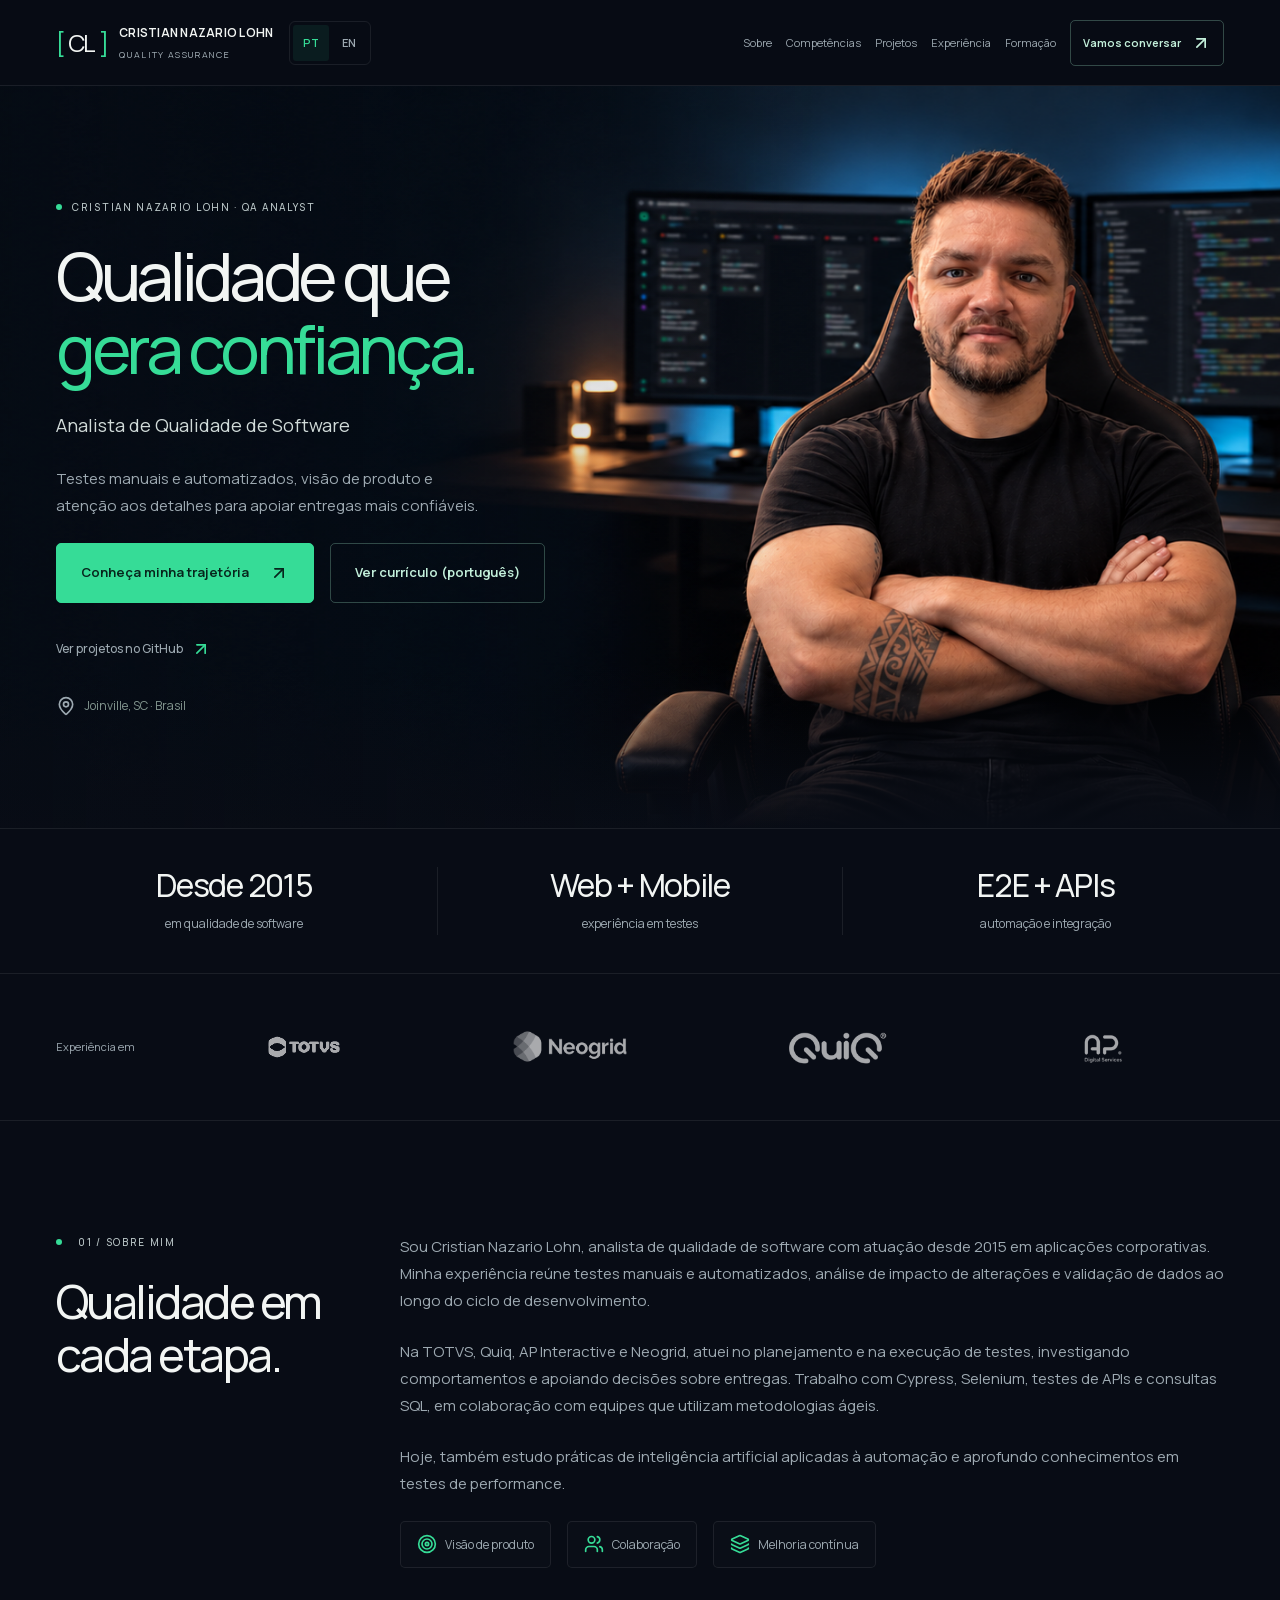
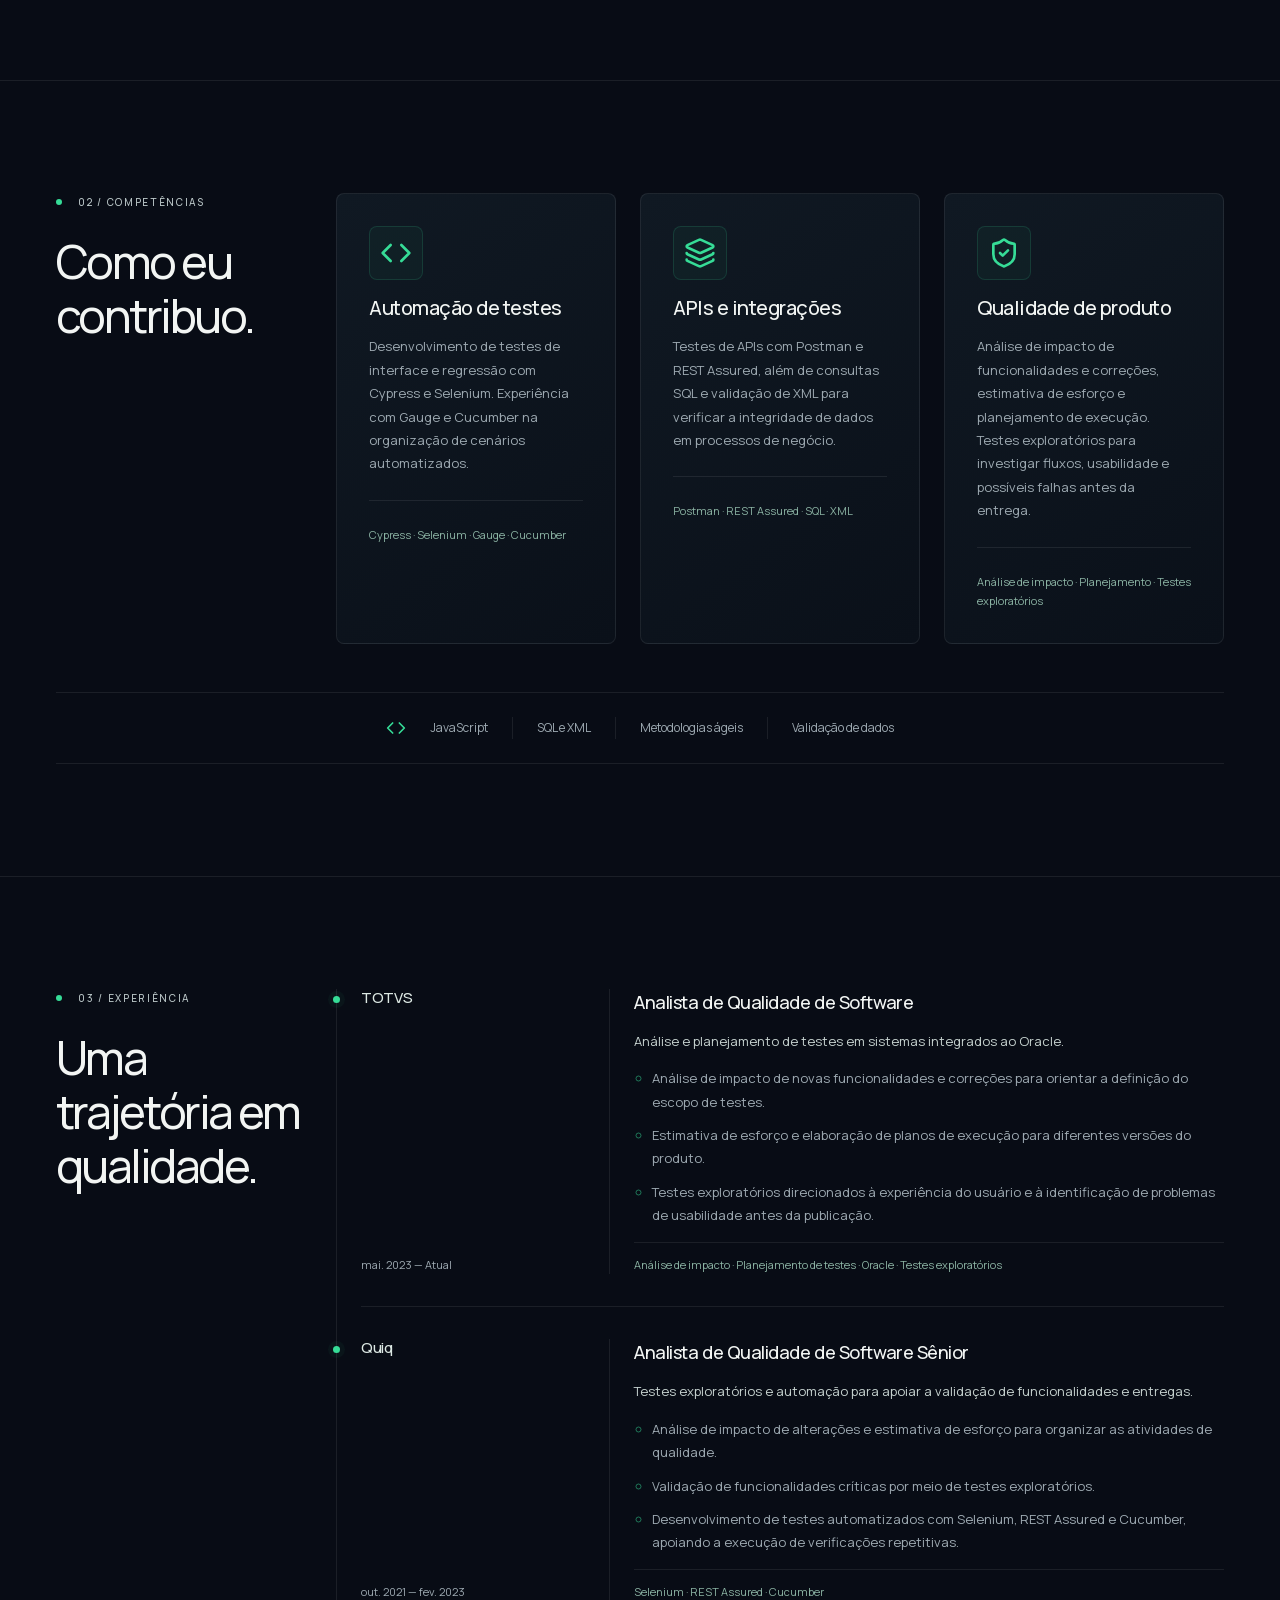
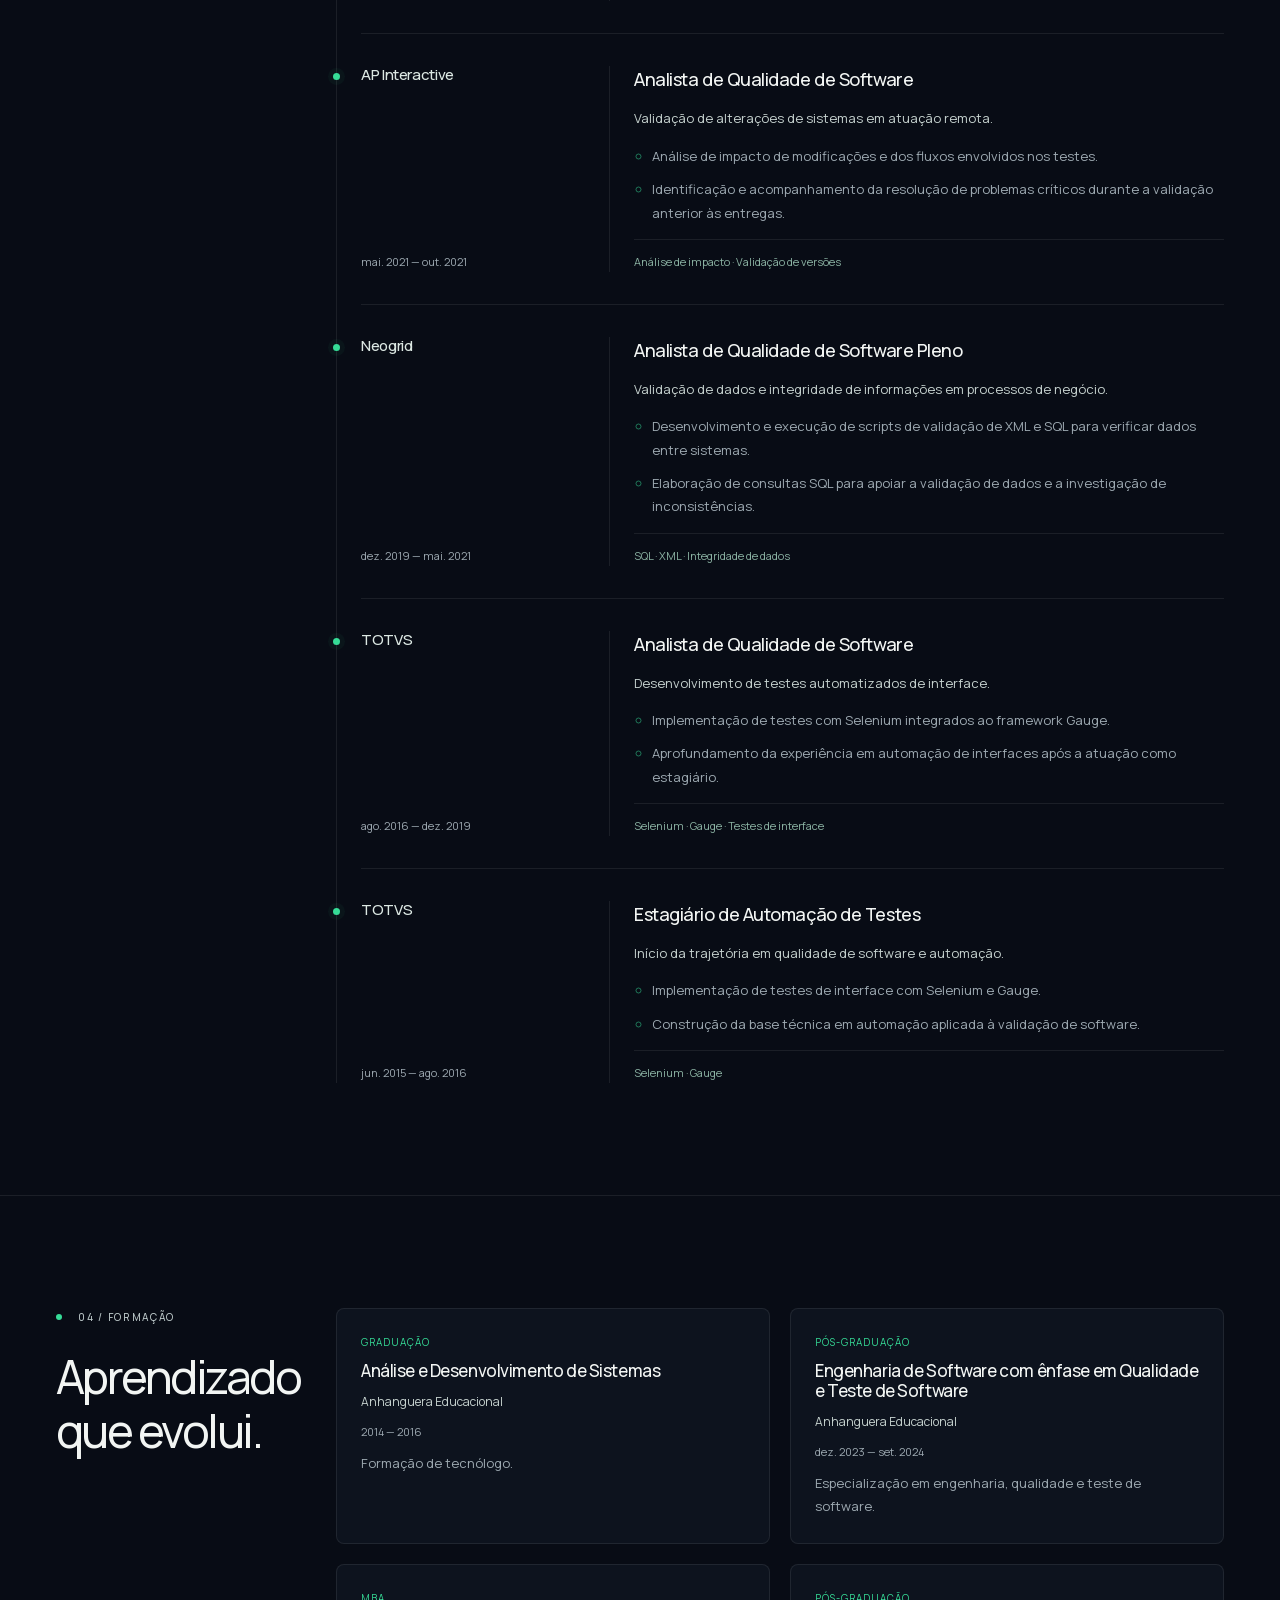
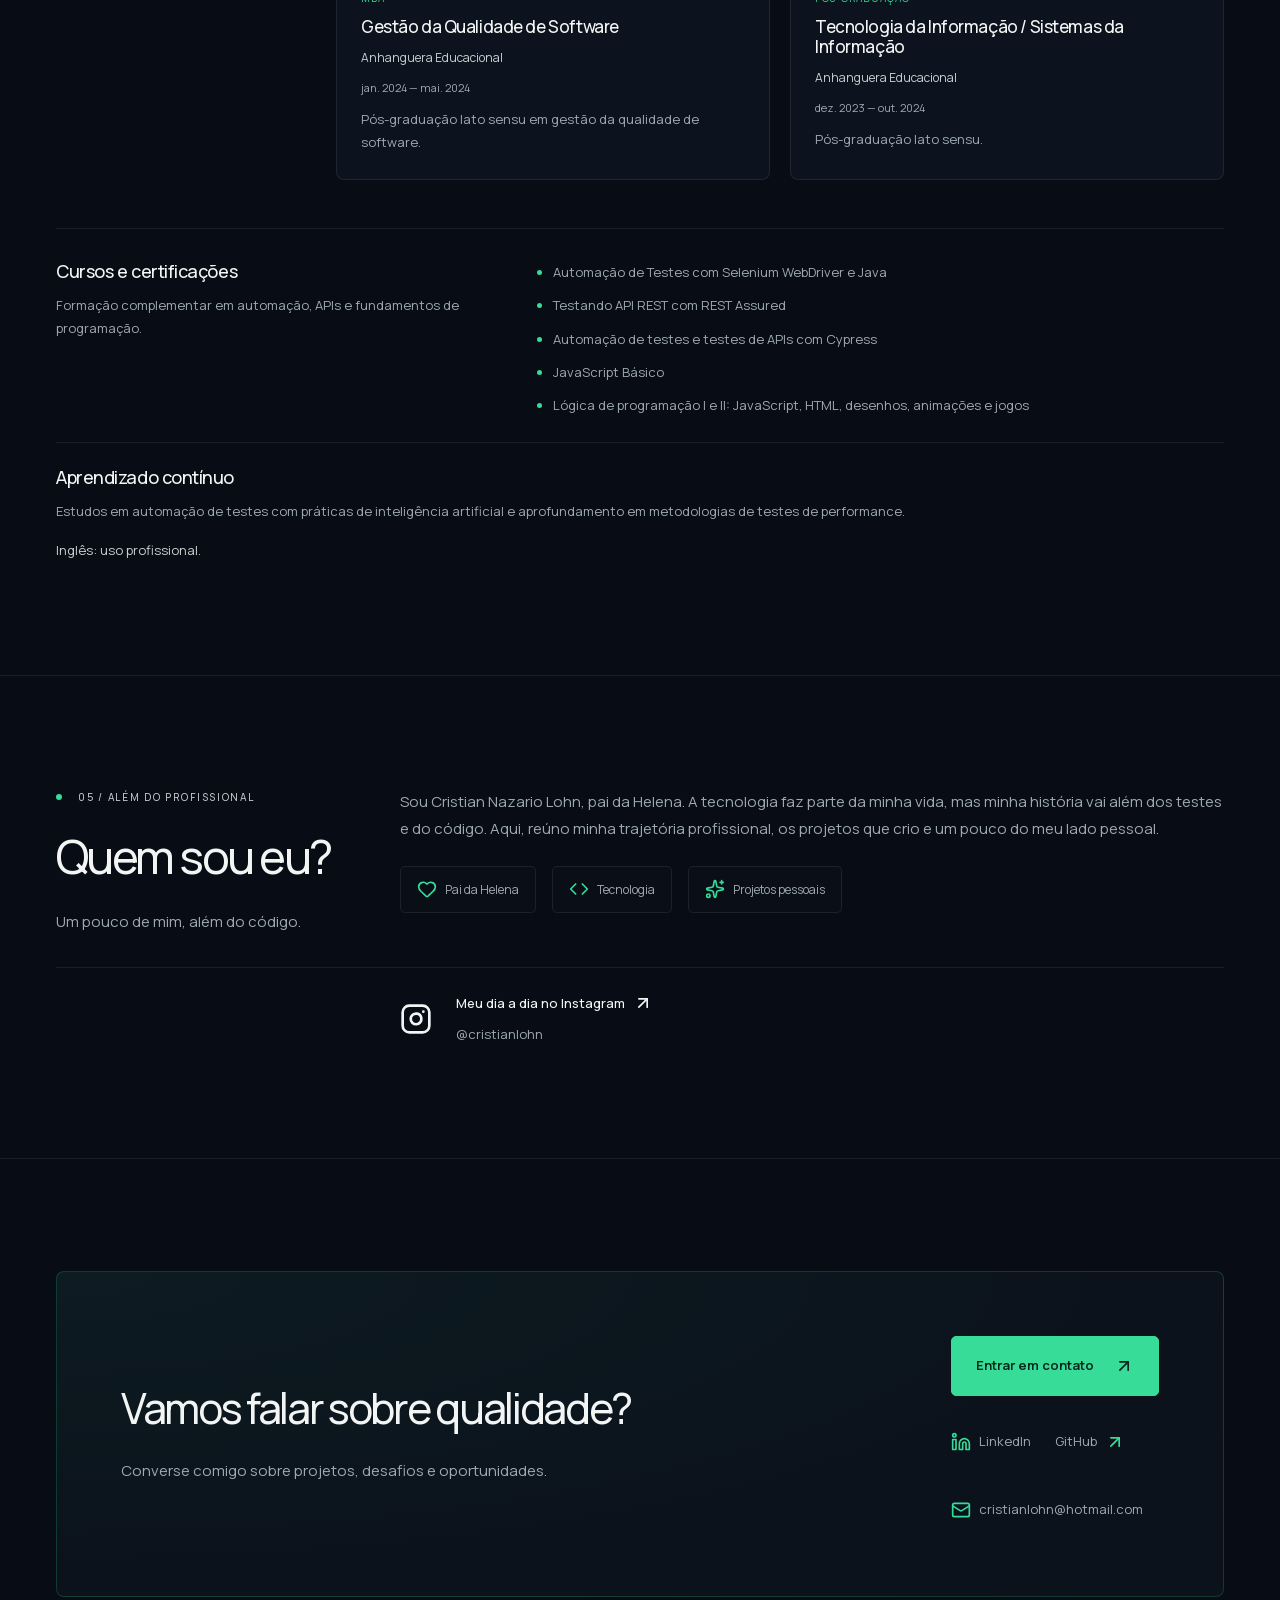
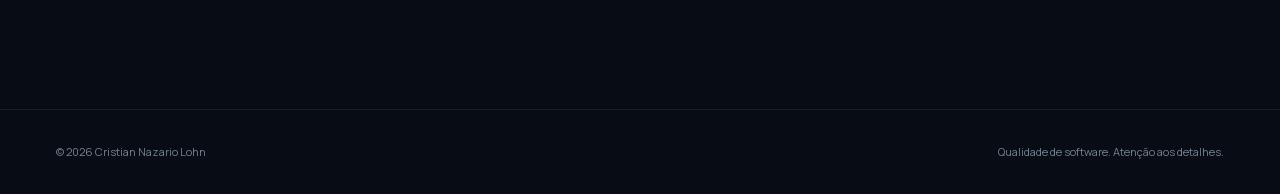
==== commit 21c1fe80: "ajustes imagens experiencias" ====
--- a/index.html
+++ b/index.html
@@ -93,7 +93,7 @@
     <section id="empresas" class="section companies-section" aria-label="Empresas da trajetória profissional" data-forma-key="e9a70122-bdc3-4141-b016-9cdff4b847a7">
       <div class="container companies-inner" data-forma-key="a5bbbf54-ce80-444f-8b50-33b036ad1959">
         <p class="companies-label" data-forma-key="a46a0ac1-1d5f-4f46-ab47-26d3c203ffcf">Experiência em</p>
-        <ul class="companies-list" data-forma-key="28f26c93-5257-43f2-ab10-fab9dc5a3430"><li class="company-logo-tile" data-forma-key="6106e433-090f-4cb1-a2fa-3554da2aa9e3"><img class="company-logo" src="assets/img/web-250ce8289590f58098c50b3f-59163765.jpg" alt="TOTVS" width="3840" height="2160" loading="lazy" decoding="async" data-forma-key="a1198cf8-ab8e-4d60-a4ad-91e5b4a138ad"></li><li class="company-logo-tile" data-forma-key="b6c41aa0-2506-4a37-9ee6-a79b7d636646"><img class="company-logo" src="assets/img/web-e2560cd44f0412bf75031bd4-caca5ddc.png" alt="Neogrid" width="5334" height="1705" loading="lazy" decoding="async" data-forma-key="0ce022ba-daf2-4005-93bc-ebd09f83ea44"></li><li class="company-logo-tile" data-forma-key="a882c582-d415-4e00-a232-703e985b5e5e"><img class="company-logo" src="assets/img/imagem-ia-9b421022.webp" alt="QUIQ" width="1080" height="806" loading="lazy" decoding="async" data-forma-key="93e329b5-295a-4de4-aaea-027026f09115"></li><li class="company-logo-tile company-logo-square" data-forma-key="e671ac69-a40b-4e4c-bec6-2478634e35eb"><img class="company-logo" src="assets/img/imagem-ia-4cf018da.webp" alt="AP Digital Services" width="200" height="200" loading="lazy" decoding="async" data-forma-key="b3fde369-e928-4f1a-9dbb-7465171b8d37"></li></ul>
+        <ul class="companies-list" data-forma-key="28f26c93-5257-43f2-ab10-fab9dc5a3430"><li class="company-logo-tile" data-forma-key="6106e433-090f-4cb1-a2fa-3554da2aa9e3"><img class="company-logo" src="assets/img/totvs-monochrome.svg" alt="TOTVS" width="3840" height="2160" loading="lazy" decoding="async" data-forma-key="a1198cf8-ab8e-4d60-a4ad-91e5b4a138ad"></li><li class="company-logo-tile" data-forma-key="b6c41aa0-2506-4a37-9ee6-a79b7d636646"><img class="company-logo" src="assets/img/neogrid-monochrome.svg" alt="Neogrid" width="5334" height="1705" loading="lazy" decoding="async" data-forma-key="0ce022ba-daf2-4005-93bc-ebd09f83ea44"></li><li class="company-logo-tile" data-forma-key="a882c582-d415-4e00-a232-703e985b5e5e"><img class="company-logo" src="assets/img/quiq-monochrome.svg" alt="QUIQ" width="160" height="80" loading="lazy" decoding="async" data-forma-key="93e329b5-295a-4de4-aaea-027026f09115"></li><li class="company-logo-tile company-logo-square" data-forma-key="e671ac69-a40b-4e4c-bec6-2478634e35eb"><img class="company-logo" src="assets/img/ap-digital-monochrome.svg" alt="AP Digital Services" width="80" height="80" loading="lazy" decoding="async" data-forma-key="b3fde369-e928-4f1a-9dbb-7465171b8d37"></li></ul>
       </div>
     </section>
     <section id="sobre" class="section" aria-labelledby="sobre-titulo" data-forma-key="c3ba05f8-9756-4739-9119-c0c5e84da14c">
--- a/assets/css/style.css
+++ b/assets/css/style.css
@@ -73,10 +73,10 @@
 .companies-list { display: flex; flex: 1; flex-wrap: wrap; align-items: center; justify-content: space-between; gap: var(--layout-gap); list-style: none; }
 .companies-list li { color: var(--color-text); font-size: var(--font-h3); font-weight: var(--font-weight-heading); letter-spacing: 1px; overflow-wrap: anywhere; }
 
-/* Marcas sem painéis: transparência e versão clara por filtros SVG locais. */
+/* Each company SVG includes its own monochrome treatment and transparency. */
 .companies-list .company-logo-tile { display: flex; align-items: center; justify-content: center; flex: 1 1 176px; min-width: 0; min-height: 112px; padding: var(--space-md); background: transparent; border-radius: var(--radius-sm); }
-.company-logo-tile .company-logo { width: 160px; max-width: 100%; height: 80px; object-fit: contain; filter: url("../img/company-transparency.svg#white-to-alpha"); }
-.company-logo-square .company-logo { width: 80px; filter: url("../img/company-transparency.svg#black-to-alpha"); }
+.company-logo-tile .company-logo { width: 160px; max-width: 100%; height: 80px; object-fit: contain; }
+.company-logo-square .company-logo { width: 80px; }
 @media (max-width: 767px) {
   .companies-list:has(.company-logo-tile) { flex-direction: column; align-items: stretch; }
   .companies-list .company-logo-tile { flex: none; width: auto; min-width: 0; }
--- a/assets/css/catuto.css
+++ b/assets/css/catuto.css
@@ -105,13 +105,44 @@
   .contact-panel { padding: 40px; }
 }
 @media (max-width: 767px) {
-  .header-inner, .site-header.is-scrolled .header-inner { min-height: 70px; padding-block: 10px; }
+  .section { text-align: center; }
+  .section-heading { width: 100%; align-items: center; }
+  .section-heading h2 { max-width: 20ch; margin-inline: auto; }
+  .section-label { justify-content: center; }
+  .about-content { align-items: stretch; }
+  .attributes li { justify-content: center; }
+  .skill-card { align-items: center; text-align: center; }
+  .technology-band { flex-direction: column; align-items: center; }
+  .technology-band ul { align-items: center; text-align: center; }
+  .timeline { padding-left: 0; border-left: 0; }
+  .timeline-item { align-items: center; text-align: center; }
+  .timeline-item::before { display: none; }
+  .job-meta, .job-detail { width: 100%; align-items: center; }
+  .job-responsibilities { padding-left: 0; list-style-position: inside; }
+  .job-tools { width: 100%; }
+  .education-list .education-item { align-items: center; text-align: center; }
+  .learning-list { padding-left: 0; list-style-position: inside; text-align: center; }
+  .personal-social { justify-content: center; }
+  .personal-instagram { flex-direction: column; margin-inline: auto; }
+  .personal-social-copy { align-items: center; text-align: center; }
+  .personal-social-copy strong { justify-content: center; }
+  .contact-copy { align-items: center; }
+  .social-list, .social-item, .email-link { justify-content: center; }
+  .email-link { width: 100%; }
+  .header-inner, .site-header.is-scrolled .header-inner { width: 100%; min-height: 70px; padding-block: 10px; gap: 0; justify-content: center; }
   .site-header { padding-block: 0; }
   .brand-copy strong { font-size: 10px; }
   .brand-copy > span { font-size: 8px; }
-  .hero { min-height: auto; padding-top: 300px; padding-bottom: 48px; background-size: auto 355px; background-position: 70% top; }
-  .hero::before { background: linear-gradient(0deg, #080c15 0%, #080c15 46%, transparent 76%); }
-  .hero-content { max-width: none; gap: 22px; }
+  /* At 355px tall, the portrait is about 170px right of the image center. */
+  .hero { min-height: auto; padding-top: 300px; padding-bottom: 48px; background-size: auto 355px; background-position: calc(50% - 170px) top; }
+  .hero::before { background: linear-gradient(180deg, transparent 180px, #080c15 355px); }
+  .hero-content { width: 100%; max-width: 100%; gap: 22px; align-items: center; }
+  .hero-content > * { min-width: 0; max-width: 100%; }
+  .hero-content p { text-wrap: pretty; }
+  .hero .eyebrow, .hero .location { justify-content: center; }
+  .hero .eyebrow { flex-wrap: wrap; }
+  .hero .text-link { align-self: center; }
+  .hero-actions { width: 100%; max-width: 360px; }
   .hero h1 { font-size: clamp(40px, 10.6vw, 60px); }
   .hero-actions .button { width: 100%; }
   .metrics { gap: 24px; }
@@ -121,15 +152,19 @@
   .companies-list .company-logo-tile { width: auto; }
   .skill-card { padding: 26px; }
   .contact-panel { padding: 28px 22px; }
-  .footer-inner { align-items: flex-start; }
-  .header-top { gap: 8px; }
-  .header-tools { gap: 8px; }
+  .site-footer { justify-content: center; }
+  .footer-inner { width: 100%; max-width: 100%; align-items: center; text-align: center; gap: 12px; }
+  .footer-inner p { width: 100%; max-width: 100%; text-wrap: balance; }
+  .header-top { display: grid; grid-template-columns: minmax(0, 1fr) auto; width: 100%; gap: 8px; align-items: center; }
+  .site-nav > a { justify-content: center; text-align: center; }
+  .header-tools { gap: 8px; justify-self: end; }
   .brand-monogram { font-size: 21px; }
   .brand-copy strong { font-size: 9px; }
   .brand-copy > span { font-size: 7px; }
-  .brand { gap: 8px; }
-  .language-switch a { min-width: 32px; min-height: 40px; }
-  .menu-toggle { width: 40px; height: 46px; }
+  .brand { gap: 8px; flex: 0 1 auto; justify-self: start; }
+  .language-switch { height: 44px; }
+  .language-switch a { min-width: 32px; min-height: 0; height: 36px; }
+  .menu-toggle { width: 44px; height: 44px; }
   .education-list { grid-template-columns: minmax(0, 1fr); }
   .learning-panel { grid-template-columns: minmax(0, 1fr); gap: 24px; }
 }
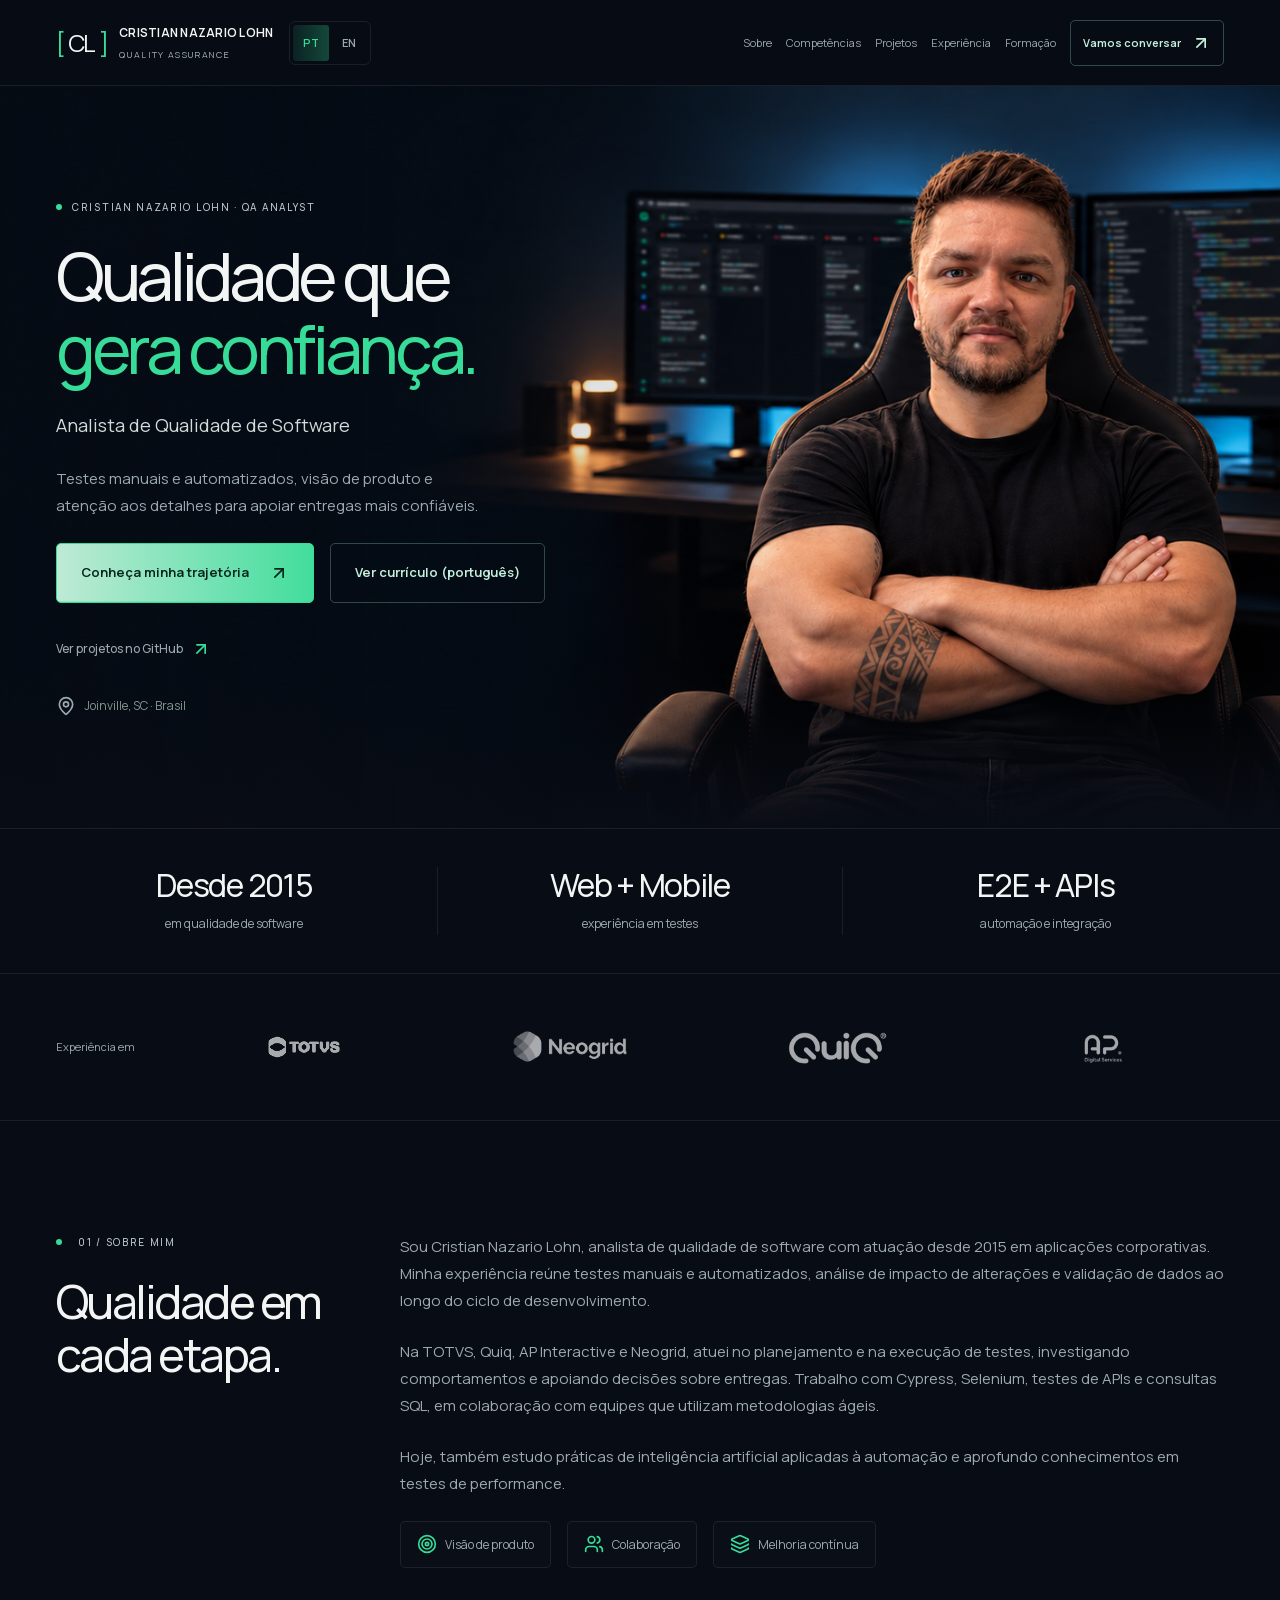
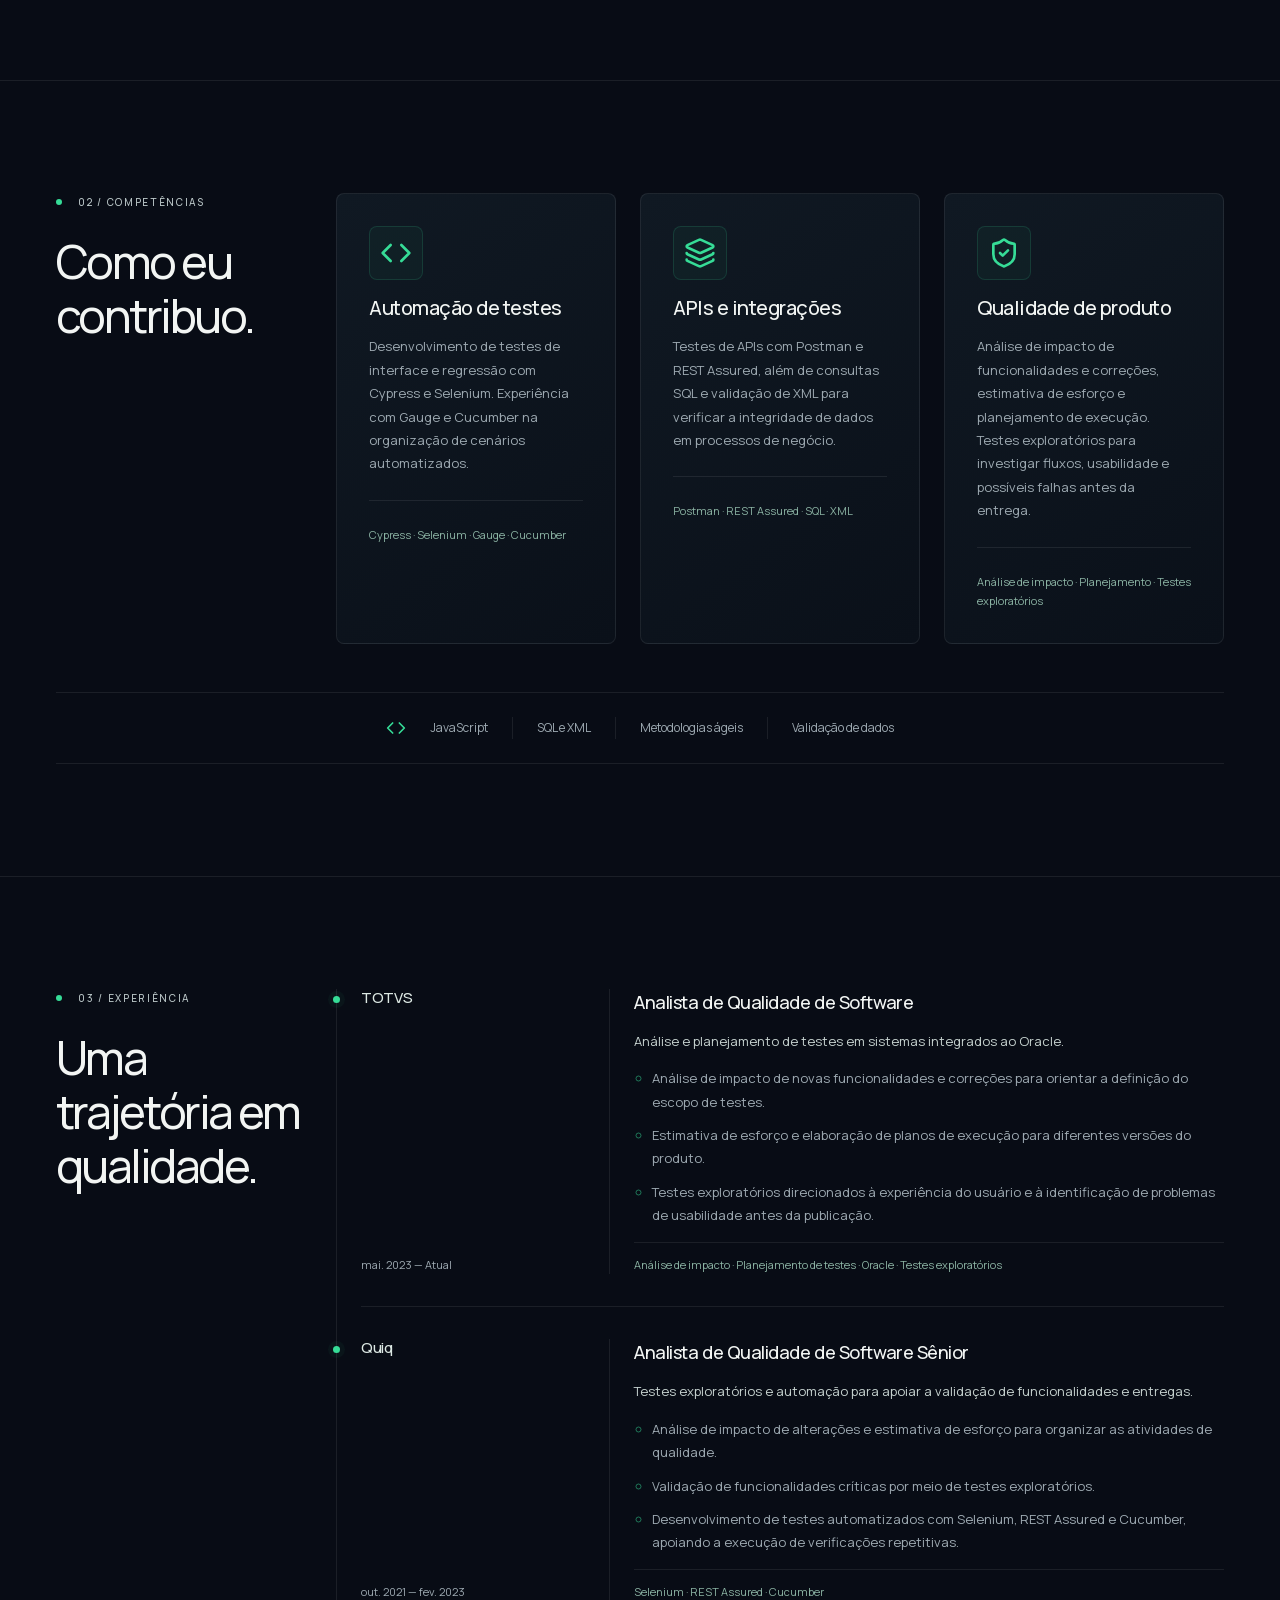
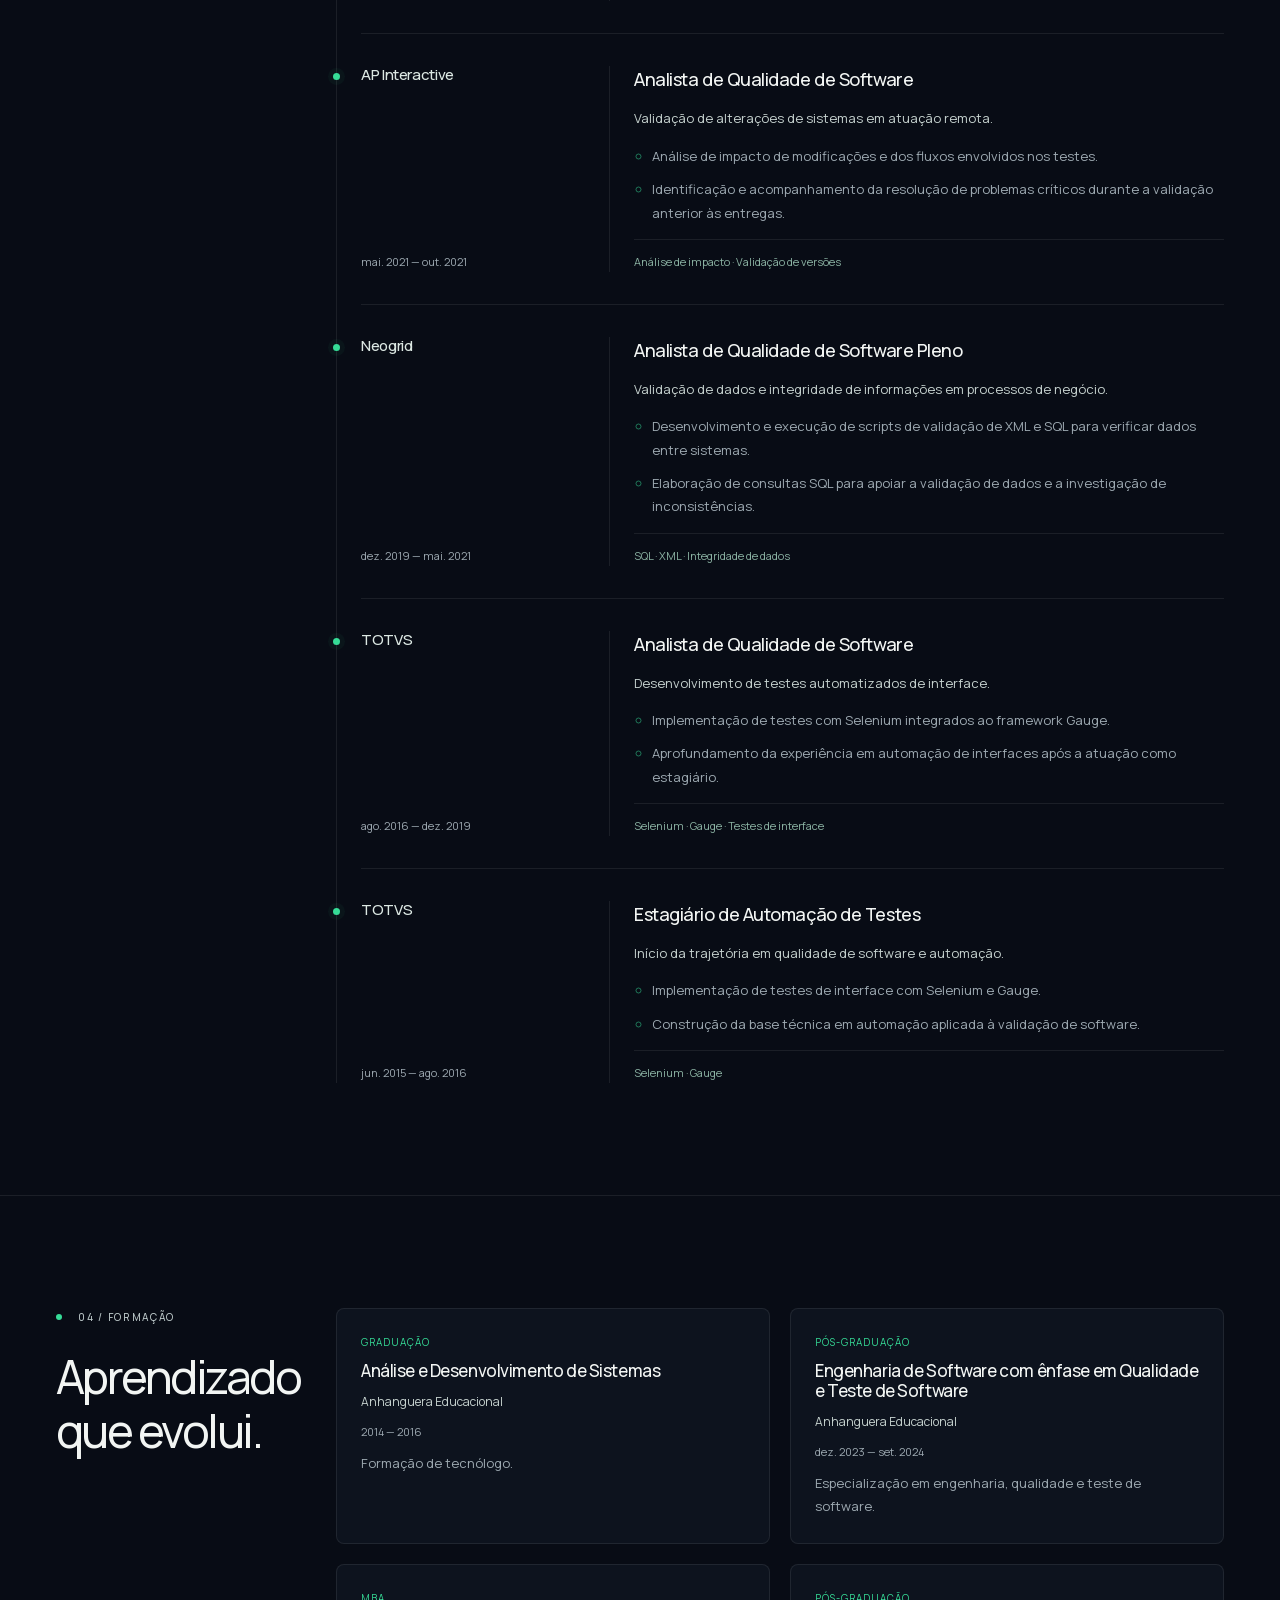
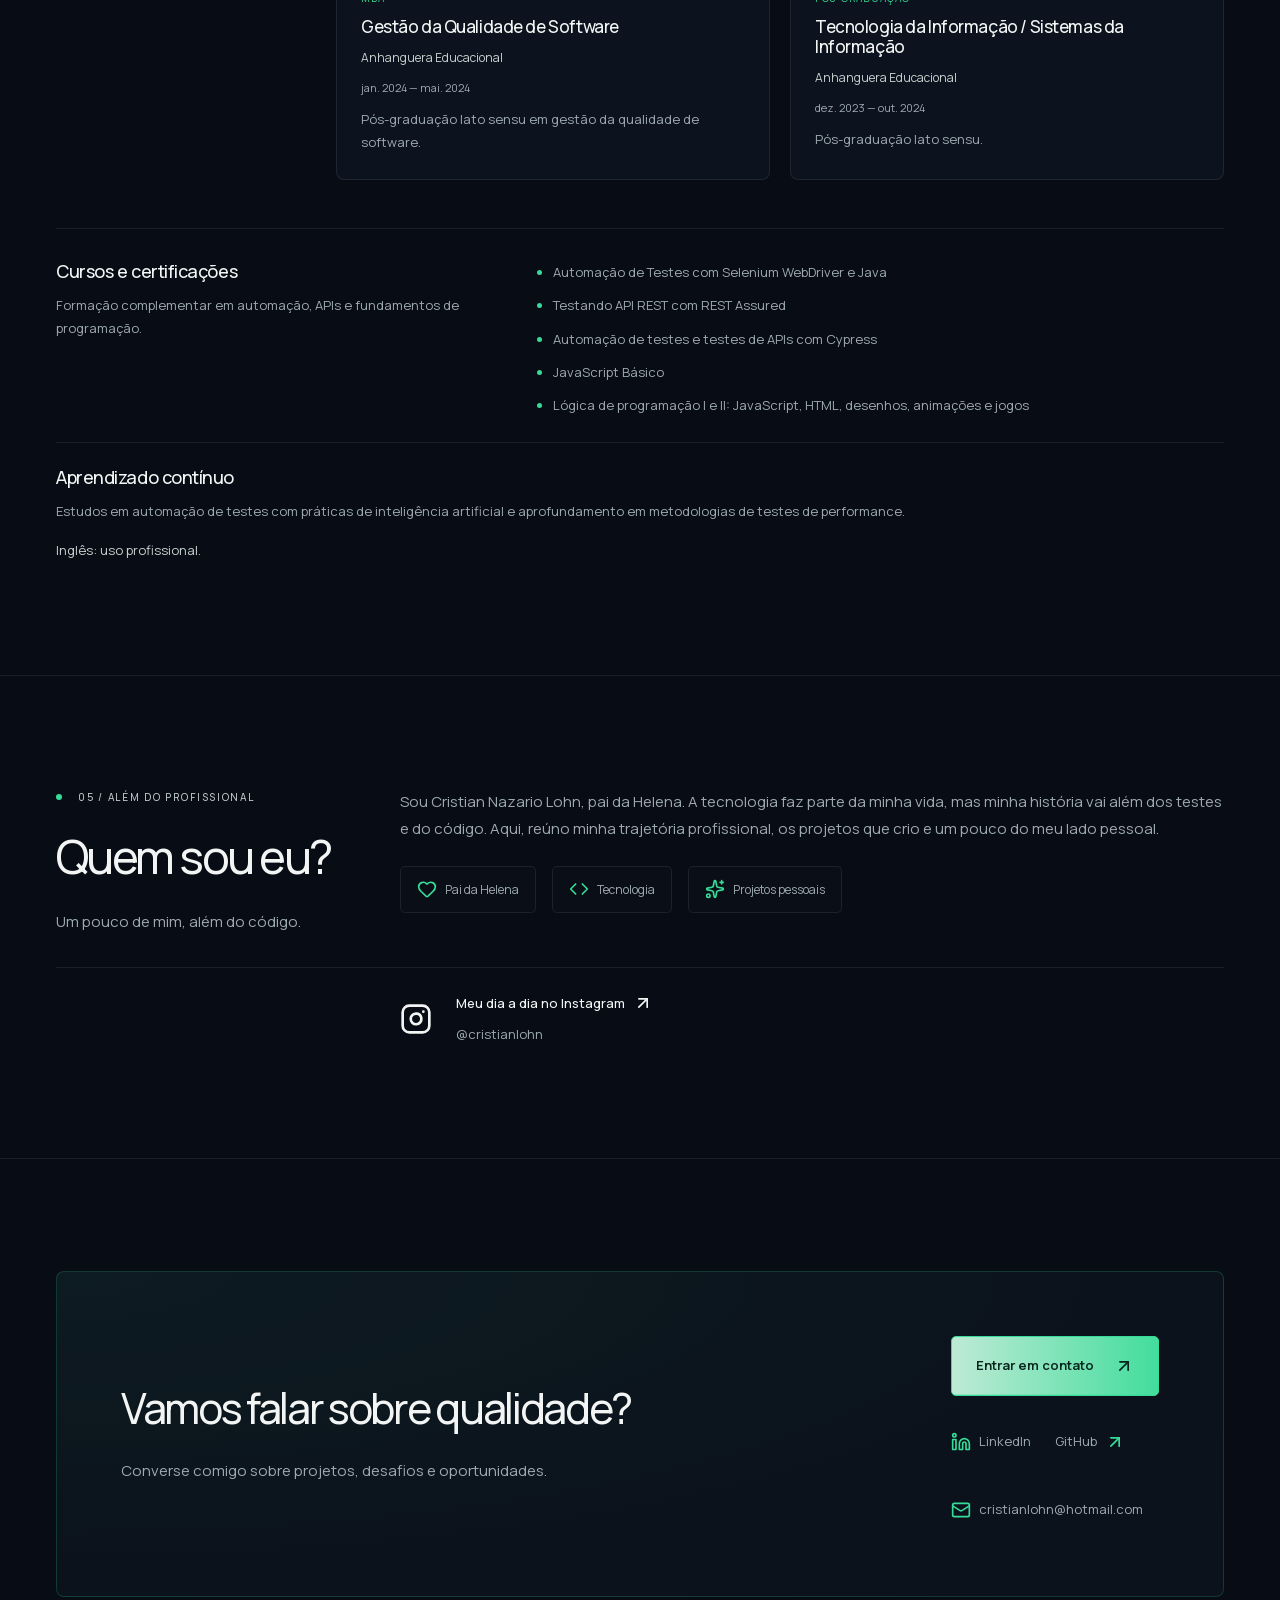
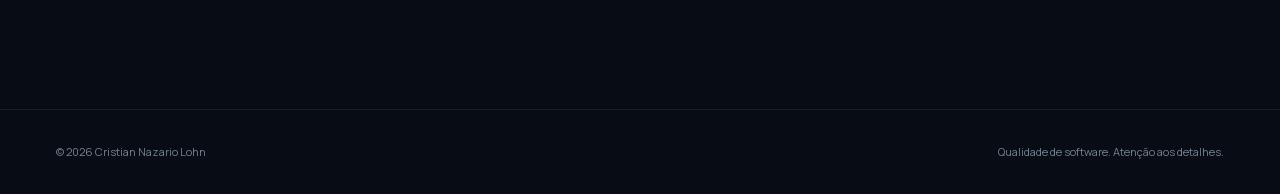
==== commit 8abd88b4: "adicao animação em botões" ====
--- a/index.html
+++ b/index.html
@@ -6,16 +6,16 @@
   <meta name="description" content="Cristian Nazario Lohn, Analista de Qualidade de Software. Conheça minha trajetória, competências em testes manuais e automatizados e experiência em QA." data-forma-key="b9e9b848-1a5d-459b-8c3f-c9a0f7692f71">
   <title data-forma-key="9aa887f6-1d7d-4786-8fc0-e8adf25eac3b">Cristian Nazario Lohn — Qualidade de Software</title>
   <link rel="canonical" href="https://cristian.catuto.com.br/" data-forma-key="1c12a1f9-e71f-415e-99da-c8a3e72d5868">
-  <link rel="alternate" hreflang="pt-BR" href="https://cristian.catuto.com.br/">
-  <link rel="alternate" hreflang="en" href="https://cristian.catuto.com.br/en/">
-  <link rel="alternate" hreflang="x-default" href="https://cristian.catuto.com.br/">
+  <link rel="alternate" hreflang="pt-BR" href="https://cristian.catuto.com.br/" data-forma-key="6781f5dc-56b7-4345-b699-5896ac59e36e">
+  <link rel="alternate" hreflang="en" href="https://cristian.catuto.com.br/en/" data-forma-key="3ee3ec5b-19f3-40ae-8611-83c78499cb49">
+  <link rel="alternate" hreflang="x-default" href="https://cristian.catuto.com.br/" data-forma-key="04fc92af-a755-43ab-b5c2-870bcc5d5f09">
   <meta property="og:url" content="https://cristian.catuto.com.br/" data-forma-key="e7a039b3-a858-4ad7-be27-ee0f96ddf6d6">
-  <link rel="preload" href="assets/fonts/manrope-latin.woff2" as="font" type="font/woff2" crossorigin>
-  <link rel="stylesheet" href="assets/css/design-system.css">
-  <link rel="stylesheet" href="assets/css/style.css" data-forma-key="31aaf127-f1d8-489a-ad68-68d83e2b8c03">
+  <link rel="preload" href="assets/fonts/manrope-latin.woff2" as="font" type="font/woff2" crossorigin="" data-forma-key="5790b11b-8f99-4539-b1a7-6a12e50d7567">
+  <link rel="stylesheet" href="assets/css/design-system.css" data-forma-key="fc940d8b-b072-4610-8c36-0ea47c623e97">
+  <link rel="stylesheet" href="assets/css/style.desktop-f0684711.desktop-61d12e92.desktop-a07adba9.css" data-forma-key="31aaf127-f1d8-489a-ad68-68d83e2b8c03">
   <script src="assets/js/script.js" defer="" data-forma-key="41aaf5b6-e6ce-45b0-b7a5-720bc6cd0e49"></script>
-<link rel="stylesheet" href="assets/fonts/fonts.css" data-forma-fonts="v1">
-  <link rel="stylesheet" href="assets/css/catuto.css">
+<link rel="stylesheet" href="assets/fonts/fonts.css" data-forma-fonts="v1" data-forma-key="6e2684af-e024-4312-915a-ea4380494b94">
+  <link rel="stylesheet" href="assets/css/catuto.desktop-5f5ec388.css" data-forma-key="67589ba0-3332-41af-ae6a-5db65466fd49">
 </head>
 <body data-forma-key="14867813-5987-40bb-b710-be8789e90deb">
   <a class="skip-link" href="./#conteudo" data-forma-key="c2080b8b-1824-477d-8bae-7bbf7bc5b649">Pular para o conteúdo</a>
@@ -26,10 +26,10 @@
         <span class="brand-monogram" data-forma-key="b7aafc8d-180f-4357-84bf-5080e225092a"><span data-forma-key="a0129a79-0e78-473b-b45f-ccb98b17dc2b">[</span> CL <span data-forma-key="0508b1cb-c73a-41f7-af20-dbaf592a3876">]</span></span>
         <span class="brand-copy" data-forma-key="ef7a4892-4233-4d1c-8fd2-88f455ca100a"><strong data-forma-key="8bee6671-1e4e-4340-9046-6eab96d088b0">CRISTIAN NAZARIO LOHN</strong><span data-forma-key="e9b18302-4c0b-4a6d-96dc-5054d81d15ee">QUALITY ASSURANCE</span></span>
       </a>
-      <div class="header-tools">
-      <nav class="language-switch" aria-label="Idioma do site">
-        <a href="./" lang="pt-BR" hreflang="pt-BR" aria-label="Ver site em português" aria-current="page" data-language="pt">PT</a>
-        <a href="en/" lang="en" hreflang="en" aria-label="View website in English" data-language="en">EN</a>
+      <div class="header-tools" data-forma-key="152312d0-6cd4-47f5-b81c-4483d1039397">
+      <nav class="language-switch" aria-label="Idioma do site" data-forma-key="6ac04dea-16c1-413a-a270-368f1757110f">
+        <a href="./" lang="pt-BR" hreflang="pt-BR" aria-label="Ver site em português" aria-current="page" data-language="pt" data-forma-key="4ff1a3fa-d304-458e-a639-8c672a1d58e4">PT</a>
+        <a href="en-index/" lang="en" hreflang="en" aria-label="View website in English" data-language="en" data-forma-key="4cf42782-ff09-47e8-83c8-8c7b0c92f201">EN</a>
       </nav>
       <button class="menu-toggle" type="button" aria-expanded="false" aria-controls="navegacao" aria-label="Abrir menu" hidden="" data-forma-key="e2dc806b-8d58-4721-88e9-78e6590f2c5d"><svg xmlns="http://www.w3.org/2000/svg" width="24" height="24" viewBox="0 0 24 24" fill="none" stroke="currentColor" stroke-width="2" stroke-linecap="round" stroke-linejoin="round" data-iconstack="lucide:menu" class="icon menu-open-icon" aria-hidden="true" data-forma-key="ca96365d-d037-4f20-b948-05637d95c789">
   <path d="M4 5h16" data-forma-key="88a4a859-e239-4981-a6b9-5c4b9770a89e"></path>
@@ -63,7 +63,7 @@
           <p class="hero-subtitle" data-forma-key="3e6e06c0-147f-4b92-b8ca-0fda0dfb0741">Analista de Qualidade de Software</p>
           <p class="hero-description" data-forma-key="c8a8c492-d217-4e60-a194-172bf9676aa9">Testes manuais e automatizados, visão de produto e atenção aos detalhes para apoiar entregas mais confiáveis.</p>
           <div class="hero-actions" data-forma-key="dc5c4afa-51f6-41e9-b270-d23f65b15f9b">
-            <a class="button button-primary" href="./#experiencia" data-forma-key="3dac3223-a539-42c6-9c62-af85baa8a429">Conheça minha trajetória <svg xmlns="http://www.w3.org/2000/svg" width="24" height="24" viewBox="0 0 24 24" fill="none" stroke="currentColor" stroke-width="2" stroke-linecap="round" stroke-linejoin="round" data-iconstack="lucide:arrow-up-right" class="icon" aria-hidden="true" data-forma-key="e6925459-a72e-4fce-992b-20682167cbac">
+            <a class="button button-primary" href="./#experiencia" data-forma-key="3dac3223-a539-42c6-9c62-af85baa8a429" style="background-image: linear-gradient(90deg, rgb(190, 234, 213) 0%, rgb(54, 220, 151) 50%, rgb(190, 234, 213) 100%) !important;">Conheça minha trajetória <svg xmlns="http://www.w3.org/2000/svg" width="24" height="24" viewBox="0 0 24 24" fill="none" stroke="currentColor" stroke-width="2" stroke-linecap="round" stroke-linejoin="round" data-iconstack="lucide:arrow-up-right" class="icon" aria-hidden="true" data-forma-key="e6925459-a72e-4fce-992b-20682167cbac">
   <path d="M7 7h10v10" data-forma-key="9736c76c-9d65-4e5f-a08a-ba3d9e25eadd"></path>
   <path d="M7 17 17 7" data-forma-key="3987d7a2-ca54-415b-9e2c-d72a67a01587"></path>
 </svg></a>
@@ -101,8 +101,8 @@
         <div class="section-heading" data-forma-key="fc2fdc4e-82df-4617-bb09-1f1dbdd31416"><p class="eyebrow section-label" data-forma-key="75632781-7ea0-41c0-b616-4422eefb80d8">01 / SOBRE MIM</p><h2 id="sobre-titulo" data-forma-key="cc4a38bb-6ec4-4530-b418-54c46ba48815">Qualidade em cada etapa.</h2></div>
         <div class="section-content about-content" data-forma-key="9a36236f-5109-461f-b6e3-e2404b78d47c">
           <p data-forma-key="be56d87c-e085-4873-b326-566cf76bcc9a">Sou Cristian Nazario Lohn, analista de qualidade de software com atuação desde 2015 em aplicações corporativas. Minha experiência reúne testes manuais e automatizados, análise de impacto de alterações e validação de dados ao longo do ciclo de desenvolvimento.</p>
-          <p>Na TOTVS, Quiq, AP Interactive e Neogrid, atuei no planejamento e na execução de testes, investigando comportamentos e apoiando decisões sobre entregas. Trabalho com Cypress, Selenium, testes de APIs e consultas SQL, em colaboração com equipes que utilizam metodologias ágeis.</p>
-          <p>Hoje, também estudo práticas de inteligência artificial aplicadas à automação e aprofundo conhecimentos em testes de performance.</p>
+          <p data-forma-key="fea5ef19-948c-4524-bdf0-def0646dd85d">Na TOTVS, Quiq, AP Interactive e Neogrid, atuei no planejamento e na execução de testes, investigando comportamentos e apoiando decisões sobre entregas. Trabalho com Cypress, Selenium, testes de APIs e consultas SQL, em colaboração com equipes que utilizam metodologias ágeis.</p>
+          <p data-forma-key="bdb76965-25fe-43c4-aa55-f1fac7ae953b">Hoje, também estudo práticas de inteligência artificial aplicadas à automação e aprofundo conhecimentos em testes de performance.</p>
           <ul class="attributes" data-forma-key="0b86bef9-ffc2-4713-b78c-d4c8814bed16">
             <li data-forma-key="8215ca3f-fa63-4dd1-83a4-569e348ce6c1"><svg xmlns="http://www.w3.org/2000/svg" width="24" height="24" viewBox="0 0 24 24" fill="none" stroke="currentColor" stroke-width="2" stroke-linecap="round" stroke-linejoin="round" data-iconstack="lucide:target" class="icon" aria-hidden="true" data-forma-key="91557408-4e43-476b-87e8-d1455c538a46">
   <circle cx="12" cy="12" r="10" data-forma-key="a1f9e1be-28e7-4e68-b235-771f981a616d"></circle>
@@ -154,46 +154,46 @@
       <div class="container editorial" data-forma-key="9368b618-1658-4a71-a07a-41db5a79beab">
         <div class="section-heading" data-forma-key="4dfaa085-38bf-41c2-8df2-cdf8f5a0448e"><p class="eyebrow section-label" data-forma-key="d67a70aa-0845-4ec7-b84e-64bda3f10fd7">03 / EXPERIÊNCIA</p><h2 id="experiencia-titulo" data-forma-key="b7c6f985-122d-4518-ad7d-48333d73eee2">Uma trajetória em qualidade.</h2></div>
         <ol class="section-content timeline" data-forma-key="d91d445f-e116-44ec-a268-1bef848efacb">
-          <li class="timeline-item">
-            <div class="job-meta"><h3 class="company-name">TOTVS</h3><p class="job-date">mai. 2023 — Atual</p></div>
-            <div class="job-detail"><h3>Analista de Qualidade de Software</h3><p class="job-summary">Análise e planejamento de testes em sistemas integrados ao Oracle.</p>
-              <ul class="job-responsibilities"><li>Análise de impacto de novas funcionalidades e correções para orientar a definição do escopo de testes.</li><li>Estimativa de esforço e elaboração de planos de execução para diferentes versões do produto.</li><li>Testes exploratórios direcionados à experiência do usuário e à identificação de problemas de usabilidade antes da publicação.</li></ul>
-              <p class="job-tools">Análise de impacto · Planejamento de testes · Oracle · Testes exploratórios</p>
-            </div>
-          </li>
-          <li class="timeline-item">
-            <div class="job-meta"><h3 class="company-name">Quiq</h3><p class="job-date">out. 2021 — fev. 2023</p></div>
-            <div class="job-detail"><h3>Analista de Qualidade de Software Sênior</h3><p class="job-summary">Testes exploratórios e automação para apoiar a validação de funcionalidades e entregas.</p>
-              <ul class="job-responsibilities"><li>Análise de impacto de alterações e estimativa de esforço para organizar as atividades de qualidade.</li><li>Validação de funcionalidades críticas por meio de testes exploratórios.</li><li>Desenvolvimento de testes automatizados com Selenium, REST Assured e Cucumber, apoiando a execução de verificações repetitivas.</li></ul>
-              <p class="job-tools">Selenium · REST Assured · Cucumber</p>
-            </div>
-          </li>
-          <li class="timeline-item">
-            <div class="job-meta"><h3 class="company-name">AP Interactive</h3><p class="job-date">mai. 2021 — out. 2021</p></div>
-            <div class="job-detail"><h3>Analista de Qualidade de Software</h3><p class="job-summary">Validação de alterações de sistemas em atuação remota.</p>
-              <ul class="job-responsibilities"><li>Análise de impacto de modificações e dos fluxos envolvidos nos testes.</li><li>Identificação e acompanhamento da resolução de problemas críticos durante a validação anterior às entregas.</li></ul>
-              <p class="job-tools">Análise de impacto · Validação de versões</p>
-            </div>
-          </li>
-          <li class="timeline-item">
-            <div class="job-meta"><h3 class="company-name">Neogrid</h3><p class="job-date">dez. 2019 — mai. 2021</p></div>
-            <div class="job-detail"><h3>Analista de Qualidade de Software Pleno</h3><p class="job-summary">Validação de dados e integridade de informações em processos de negócio.</p>
-              <ul class="job-responsibilities"><li>Desenvolvimento e execução de scripts de validação de XML e SQL para verificar dados entre sistemas.</li><li>Elaboração de consultas SQL para apoiar a validação de dados e a investigação de inconsistências.</li></ul>
-              <p class="job-tools">SQL · XML · Integridade de dados</p>
-            </div>
-          </li>
-          <li class="timeline-item">
-            <div class="job-meta"><h3 class="company-name">TOTVS</h3><p class="job-date">ago. 2016 — dez. 2019</p></div>
-            <div class="job-detail"><h3>Analista de Qualidade de Software</h3><p class="job-summary">Desenvolvimento de testes automatizados de interface.</p>
-              <ul class="job-responsibilities"><li>Implementação de testes com Selenium integrados ao framework Gauge.</li><li>Aprofundamento da experiência em automação de interfaces após a atuação como estagiário.</li></ul>
-              <p class="job-tools">Selenium · Gauge · Testes de interface</p>
-            </div>
-          </li>
-          <li class="timeline-item">
-            <div class="job-meta"><h3 class="company-name">TOTVS</h3><p class="job-date">jun. 2015 — ago. 2016</p></div>
-            <div class="job-detail"><h3>Estagiário de Automação de Testes</h3><p class="job-summary">Início da trajetória em qualidade de software e automação.</p>
-              <ul class="job-responsibilities"><li>Implementação de testes de interface com Selenium e Gauge.</li><li>Construção da base técnica em automação aplicada à validação de software.</li></ul>
-              <p class="job-tools">Selenium · Gauge</p>
+          <li class="timeline-item" data-forma-key="235cbc48-b27e-482e-af3e-4f52f9509620">
+            <div class="job-meta" data-forma-key="2aa71feb-ac7a-43b0-959e-5a2a7ab579c3"><h3 class="company-name" data-forma-key="68013f9a-0447-4522-be0d-e3c86a6985d7">TOTVS</h3><p class="job-date" data-forma-key="3d89da2a-2aa8-4fee-a58f-9b0390f5f482">mai. 2023 — Atual</p></div>
+            <div class="job-detail" data-forma-key="b32fe858-dcb8-4e04-8f02-7524b1c3dfb4"><h3 data-forma-key="a7cfb06a-fd41-42ec-8fc7-8c67e43ff649">Analista de Qualidade de Software</h3><p class="job-summary" data-forma-key="4698d430-8fd9-4a2c-b8c6-5f789ab42982">Análise e planejamento de testes em sistemas integrados ao Oracle.</p>
+              <ul class="job-responsibilities" data-forma-key="353b1538-47c5-44ab-8ab2-8dc7d3007552"><li data-forma-key="557ea5d1-9094-4f56-a4f8-59342783dfbd">Análise de impacto de novas funcionalidades e correções para orientar a definição do escopo de testes.</li><li data-forma-key="2daaf59e-4a8d-4699-b3ea-704773d9a8de">Estimativa de esforço e elaboração de planos de execução para diferentes versões do produto.</li><li data-forma-key="0101cbc2-f4fe-43a4-9dac-7b7f5557b7e4">Testes exploratórios direcionados à experiência do usuário e à identificação de problemas de usabilidade antes da publicação.</li></ul>
+              <p class="job-tools" data-forma-key="9f1788e8-ee27-43ff-927e-9318c84ac7ab">Análise de impacto · Planejamento de testes · Oracle · Testes exploratórios</p>
+            </div>
+          </li>
+          <li class="timeline-item" data-forma-key="baf7a883-cd02-4a90-a750-e44e334e5bd8">
+            <div class="job-meta" data-forma-key="50bdb682-5031-4b9c-8b95-3941c0ee9ba0"><h3 class="company-name" data-forma-key="7f7ec84c-5609-46ce-8a4a-44ed826193c6">Quiq</h3><p class="job-date" data-forma-key="8c5aefc1-8300-48e2-b00a-69b45a512d8d">out. 2021 — fev. 2023</p></div>
+            <div class="job-detail" data-forma-key="60803c6e-acd5-4c4b-84f6-54966292c734"><h3 data-forma-key="fdd3a1d8-a626-45c1-904b-74321839764f">Analista de Qualidade de Software Sênior</h3><p class="job-summary" data-forma-key="579e6a11-7fa7-4156-8f9d-36096d9ffd49">Testes exploratórios e automação para apoiar a validação de funcionalidades e entregas.</p>
+              <ul class="job-responsibilities" data-forma-key="f69bdd7f-5dd6-4c86-969c-5319176eaeb0"><li data-forma-key="7979d542-cbd3-47a7-adda-57c45c5f3994">Análise de impacto de alterações e estimativa de esforço para organizar as atividades de qualidade.</li><li data-forma-key="67e6cd76-7061-4274-894f-98b6c7a91962">Validação de funcionalidades críticas por meio de testes exploratórios.</li><li data-forma-key="5d526807-5dcb-4aa2-9bf7-9e3483b269c7">Desenvolvimento de testes automatizados com Selenium, REST Assured e Cucumber, apoiando a execução de verificações repetitivas.</li></ul>
+              <p class="job-tools" data-forma-key="3410339b-5cd0-4de7-8f4b-46091f9ec8d6">Selenium · REST Assured · Cucumber</p>
+            </div>
+          </li>
+          <li class="timeline-item" data-forma-key="b5f0feb4-5336-46aa-b835-df8c49aa437f">
+            <div class="job-meta" data-forma-key="e82f2305-9de7-4c94-9d2e-55af47e729ca"><h3 class="company-name" data-forma-key="a34bbc9d-9d7c-4308-b2ba-c0128e9a159c">AP Interactive</h3><p class="job-date" data-forma-key="bc937359-8b1c-407d-b052-2e792b8be82e">mai. 2021 — out. 2021</p></div>
+            <div class="job-detail" data-forma-key="75f8e994-10a5-4508-9d99-fa51ef474c96"><h3 data-forma-key="046869f2-544d-45e2-9d12-ed44e4167c73">Analista de Qualidade de Software</h3><p class="job-summary" data-forma-key="077c164b-7290-4863-bab2-5d42a2971335">Validação de alterações de sistemas em atuação remota.</p>
+              <ul class="job-responsibilities" data-forma-key="214337a3-a555-46eb-92ef-3f444d8630dd"><li data-forma-key="f8f1af35-0664-4204-8088-82958c99d3df">Análise de impacto de modificações e dos fluxos envolvidos nos testes.</li><li data-forma-key="6046e500-1f1a-409b-ab63-dbae8369e2b2">Identificação e acompanhamento da resolução de problemas críticos durante a validação anterior às entregas.</li></ul>
+              <p class="job-tools" data-forma-key="4ce3db3e-0bf9-4ba3-a9f2-a3cf479f1aea">Análise de impacto · Validação de versões</p>
+            </div>
+          </li>
+          <li class="timeline-item" data-forma-key="0c0123da-349f-423c-8f93-c9fc357b365b">
+            <div class="job-meta" data-forma-key="248fb349-d849-41a3-ad0c-d8703320ae0c"><h3 class="company-name" data-forma-key="59b30a2c-5a04-463b-8fef-ca62df28ba41">Neogrid</h3><p class="job-date" data-forma-key="41d25560-3ffd-4778-8caa-2a9101bf5165">dez. 2019 — mai. 2021</p></div>
+            <div class="job-detail" data-forma-key="bdac67b4-c05a-4733-bf6d-ba65bad5b33a"><h3 data-forma-key="c7aaf62c-09b8-4bf2-a8b2-951717ef8eaf">Analista de Qualidade de Software Pleno</h3><p class="job-summary" data-forma-key="ef57877f-9477-457c-af9c-02c7a55293a8">Validação de dados e integridade de informações em processos de negócio.</p>
+              <ul class="job-responsibilities" data-forma-key="3e150048-c270-4397-a0a2-0ca329159ecd"><li data-forma-key="02941a73-0a8e-463a-b191-ed68ca6546a8">Desenvolvimento e execução de scripts de validação de XML e SQL para verificar dados entre sistemas.</li><li data-forma-key="d0176495-034c-4460-952a-ee3e1271b06f">Elaboração de consultas SQL para apoiar a validação de dados e a investigação de inconsistências.</li></ul>
+              <p class="job-tools" data-forma-key="28c7084a-0732-411a-a58f-5754d20acb98">SQL · XML · Integridade de dados</p>
+            </div>
+          </li>
+          <li class="timeline-item" data-forma-key="4fb86468-8c0d-4a5c-ba37-d5f7c415fcaa">
+            <div class="job-meta" data-forma-key="d32e075f-ad48-4616-89e0-c20c92f5f6d9"><h3 class="company-name" data-forma-key="b7870873-63f0-45f0-8549-09c0411ee617">TOTVS</h3><p class="job-date" data-forma-key="91ac1313-8af9-44a1-9952-5deb8ff1bf70">ago. 2016 — dez. 2019</p></div>
+            <div class="job-detail" data-forma-key="f8ed6002-3d97-4024-b69b-9f2cd1766864"><h3 data-forma-key="a152d1b6-06e4-48d7-a892-35d8de4fdd9c">Analista de Qualidade de Software</h3><p class="job-summary" data-forma-key="0e718a40-9868-4cdf-af49-a65344886b68">Desenvolvimento de testes automatizados de interface.</p>
+              <ul class="job-responsibilities" data-forma-key="5b370f1f-92d9-416b-b217-bd67bbb05acc"><li data-forma-key="e5434be4-c6f0-4f12-affb-e5ddb947a6c7">Implementação de testes com Selenium integrados ao framework Gauge.</li><li data-forma-key="a5b61e95-47d8-400a-9457-7b1e2f68411c">Aprofundamento da experiência em automação de interfaces após a atuação como estagiário.</li></ul>
+              <p class="job-tools" data-forma-key="f6cfaaa8-6249-48e2-a972-25ced5f866eb">Selenium · Gauge · Testes de interface</p>
+            </div>
+          </li>
+          <li class="timeline-item" data-forma-key="9c1ede36-42b2-41c0-9d43-fac93fbab494">
+            <div class="job-meta" data-forma-key="6755037e-af43-42ee-820b-fffdf4c00438"><h3 class="company-name" data-forma-key="6af5b2dc-249e-4692-a7af-5dd56829c986">TOTVS</h3><p class="job-date" data-forma-key="41dcbe54-0257-478f-9210-a24c2410692c">jun. 2015 — ago. 2016</p></div>
+            <div class="job-detail" data-forma-key="37703cc1-7d33-48ce-ba04-c3755a22e48a"><h3 data-forma-key="f1cbc194-fba1-4a02-b240-597fae3b64e7">Estagiário de Automação de Testes</h3><p class="job-summary" data-forma-key="0d241190-d62e-4910-a6f0-fb49cfcecddb">Início da trajetória em qualidade de software e automação.</p>
+              <ul class="job-responsibilities" data-forma-key="720b9ef7-70c1-4ca5-867e-a7c6182f45d5"><li data-forma-key="5eec2505-1dd6-47f1-b9a7-2f7fe6d24295">Implementação de testes de interface com Selenium e Gauge.</li><li data-forma-key="bcee5954-258f-43e2-b54f-81c865a3a0e9">Construção da base técnica em automação aplicada à validação de software.</li></ul>
+              <p class="job-tools" data-forma-key="b614a75b-59e4-46b1-9ca8-cbdd8d82d09e">Selenium · Gauge</p>
             </div>
           </li>
         </ol>
@@ -204,22 +204,22 @@
         <div class="editorial" data-forma-key="a8e53631-5c97-47b6-8403-47cc6dccc428">
           <div class="section-heading" data-forma-key="6164f572-e2db-45f6-8e2a-176dbd136982"><p class="eyebrow section-label" data-forma-key="739b20ef-d65f-42d3-92ef-670a4ec9c486">04 / FORMAÇÃO</p><h2 id="formacao-titulo" data-forma-key="646e6939-71ce-46b6-92b1-2f6e995df766">Aprendizado que evolui.</h2></div>
           <ul class="section-content education-list" data-forma-key="41226462-e183-4607-be0d-948de5cc3b84">
-            <li class="education-item"><span class="education-type">Graduação</span><h3>Análise e Desenvolvimento de Sistemas</h3><p class="education-institution">Anhanguera Educacional</p><p class="education-date">2014 — 2016</p><p>Formação de tecnólogo.</p></li>
-            <li class="education-item"><span class="education-type">Pós-graduação</span><h3>Engenharia de Software com ênfase em Qualidade e Teste de Software</h3><p class="education-institution">Anhanguera Educacional</p><p class="education-date">dez. 2023 — set. 2024</p><p>Especialização em engenharia, qualidade e teste de software.</p></li>
-            <li class="education-item"><span class="education-type">MBA</span><h3>Gestão da Qualidade de Software</h3><p class="education-institution">Anhanguera Educacional</p><p class="education-date">jan. 2024 — mai. 2024</p><p>Pós-graduação lato sensu em gestão da qualidade de software.</p></li>
-            <li class="education-item"><span class="education-type">Pós-graduação</span><h3>Tecnologia da Informação / Sistemas da Informação</h3><p class="education-institution">Anhanguera Educacional</p><p class="education-date">dez. 2023 — out. 2024</p><p>Pós-graduação lato sensu.</p></li>
+            <li class="education-item" data-forma-key="d51e6821-02af-416b-b2f2-72b1d02a702f"><span class="education-type" data-forma-key="1d236de4-56e1-467f-bc54-5f9210ecd20f">Graduação</span><h3 data-forma-key="06cc7f01-03e7-4a12-ac1d-d80431a68354">Análise e Desenvolvimento de Sistemas</h3><p class="education-institution" data-forma-key="1fd0892b-1520-4aae-b8d6-2e784f351583">Anhanguera Educacional</p><p class="education-date" data-forma-key="dcfd5ccc-87ec-4744-9d51-1e54b203cd84">2014 — 2016</p><p data-forma-key="dcf274f9-0188-410d-a8ed-4706c4574be2">Formação de tecnólogo.</p></li>
+            <li class="education-item" data-forma-key="6e8db618-9e5e-47ce-9e68-8e8d6eedc074"><span class="education-type" data-forma-key="9cdee73b-c052-4311-9e30-480760277939">Pós-graduação</span><h3 data-forma-key="08366c52-04af-4a90-b4e0-0fa62d0c91b7">Engenharia de Software com ênfase em Qualidade e Teste de Software</h3><p class="education-institution" data-forma-key="9651d405-e114-43bb-8521-2187b25c7259">Anhanguera Educacional</p><p class="education-date" data-forma-key="e65cb84b-bdb8-4272-b5b7-4a1e4f047b70">dez. 2023 — set. 2024</p><p data-forma-key="07e008af-a362-4d08-ad10-ad408448657b">Especialização em engenharia, qualidade e teste de software.</p></li>
+            <li class="education-item" data-forma-key="f00543c4-a715-4ee4-b713-f04ba74eb54d"><span class="education-type" data-forma-key="ab92b9e2-f1d7-439b-9175-6026bf15f507">MBA</span><h3 data-forma-key="080e696d-2a33-4495-ba2e-58b80c358c94">Gestão da Qualidade de Software</h3><p class="education-institution" data-forma-key="09f6b2e6-15a5-4b76-8b3d-347e30ba1c67">Anhanguera Educacional</p><p class="education-date" data-forma-key="5fa2bd45-63da-43d8-92a7-e516a5f23b0c">jan. 2024 — mai. 2024</p><p data-forma-key="6edf3b36-46ab-49b1-b5cc-f0118172cd8d">Pós-graduação lato sensu em gestão da qualidade de software.</p></li>
+            <li class="education-item" data-forma-key="59c9f270-9958-41de-8b79-9f81fbb92324"><span class="education-type" data-forma-key="381efe3d-40d5-4f89-8130-23a377ad2ffb">Pós-graduação</span><h3 data-forma-key="9b3722fe-40bf-4935-b7a3-e4cf3a387961">Tecnologia da Informação / Sistemas da Informação</h3><p class="education-institution" data-forma-key="76d10816-5c53-41df-bcab-8a65ea0f72fd">Anhanguera Educacional</p><p class="education-date" data-forma-key="7c169ea4-8738-4c15-a9b5-b1641d5091b8">dez. 2023 — out. 2024</p><p data-forma-key="22c3217b-9a3c-497e-a8bb-9de58d2bb839">Pós-graduação lato sensu.</p></li>
           </ul>
         </div>
-        <div class="learning-panel">
-          <div><h3>Cursos e certificações</h3><p>Formação complementar em automação, APIs e fundamentos de programação.</p></div>
-          <ul class="learning-list">
-            <li>Automação de Testes com Selenium WebDriver e Java</li>
-            <li>Testando API REST com REST Assured</li>
-            <li>Automação de testes e testes de APIs com Cypress</li>
-            <li>JavaScript Básico</li>
-            <li>Lógica de programação I e II: JavaScript, HTML, desenhos, animações e jogos</li>
+        <div class="learning-panel" data-forma-key="c1383003-7444-4af8-83b3-5035c8b3ca5d">
+          <div data-forma-key="db234440-75be-4789-9643-f912bcac37ba"><h3 data-forma-key="ae925f9e-16c8-43c7-8136-36b60c69222b">Cursos e certificações</h3><p data-forma-key="f31e23ad-3836-4c65-9c61-61bc9d84b4ec">Formação complementar em automação, APIs e fundamentos de programação.</p></div>
+          <ul class="learning-list" data-forma-key="f10785e3-a7ad-4284-88b2-6d6276af5952">
+            <li data-forma-key="a9448cdc-d601-4c15-b2a6-af60c70c2043">Automação de Testes com Selenium WebDriver e Java</li>
+            <li data-forma-key="486f6e87-924c-46a8-8f97-d9f65c572055">Testando API REST com REST Assured</li>
+            <li data-forma-key="59280d14-e632-4c41-8ec2-eb13ff504d00">Automação de testes e testes de APIs com Cypress</li>
+            <li data-forma-key="f0522345-1363-4f55-b57b-7abc872351b0">JavaScript Básico</li>
+            <li data-forma-key="67e1cea6-25dc-4a00-89cb-36f032e33f75">Lógica de programação I e II: JavaScript, HTML, desenhos, animações e jogos</li>
           </ul>
-          <div class="learning-current"><h3>Aprendizado contínuo</h3><p>Estudos em automação de testes com práticas de inteligência artificial e aprofundamento em metodologias de testes de performance.</p><p class="language-proficiency">Inglês: uso profissional.</p></div>
+          <div class="learning-current" data-forma-key="c3cd2cf2-dbb2-4571-95f3-001bff7e4674"><h3 data-forma-key="87e3fd4c-52c6-4b63-8c9f-87cb936e1cf1">Aprendizado contínuo</h3><p data-forma-key="cdbd85ee-f119-4b04-be96-1deff180df18">Estudos em automação de testes com práticas de inteligência artificial e aprofundamento em metodologias de testes de performance.</p><p class="language-proficiency" data-forma-key="1fa60519-2a24-4b45-9733-327c592ffd4a">Inglês: uso profissional.</p></div>
         </div>
       </div>
     </section>
@@ -271,7 +271,7 @@
         <div class="contact-panel" data-forma-key="7a89b40b-ed8f-42f7-ad7c-74f9af5cafd4">
           <div class="contact-copy" data-forma-key="9d62f1aa-2eab-4415-8eb7-d65e99efb59e"><h2 id="contato-titulo" data-forma-key="4e157e55-334b-4c02-badc-83dcb1cd5212">Vamos falar sobre qualidade?</h2><p data-forma-key="e3accc6a-6a4f-4f13-9b1e-c49cf56f8e51">Converse comigo sobre projetos, desafios e oportunidades.</p></div>
           <div class="contact-actions" data-forma-key="2c206dd6-0b39-41eb-8f8c-d2ff7527fd5c">
-            <a class="button button-primary" href="mailto:cristianlohn@hotmail.com" data-forma-key="dd174060-939f-411b-b14a-4e9cf23963b1">Entrar em contato <svg xmlns="http://www.w3.org/2000/svg" width="24" height="24" viewBox="0 0 24 24" fill="none" stroke="currentColor" stroke-width="2" stroke-linecap="round" stroke-linejoin="round" data-iconstack="lucide:arrow-up-right" class="icon" aria-hidden="true" data-forma-key="9b5fc2fb-e0ba-4a54-a0f3-41344052ea24">
+            <a class="button button-primary" href="https://wa.me/+5547996348698" data-forma-key="dd174060-939f-411b-b14a-4e9cf23963b1" style="background-image: linear-gradient(90deg, rgb(190, 234, 213) 0%, rgb(54, 220, 151) 50%, rgb(190, 234, 213) 100%) !important; background-position: 0% 50% !important; background-size: 220% 100% !important; background-repeat:  !important; background-attachment:  !important; background-origin:  !important; background-color: var(--color-primary) !important; display: inline-flex !important; position: static !important; z-index: auto !important; box-sizing: border-box !important; min-width: 0px !important; min-height: 58px !important; flex-flow: row !important; flex: 0 1 auto !important; place-items: center normal !important; place-content: normal center !important; place-self: auto !important; order: 0 !important; grid-template-columns: none !important; grid-template-rows: none !important; grid-auto-flow: row !important; grid-area: auto !important; gap: 20px !important; margin: 0px !important; padding: 17px 24px !important; color: var(--color-on-primary) !important; font-family: var(--font-body) !important; font-size: 13px !important; font-weight: 650 !important; font-style: normal !important; line-height: var(--line-height-body) !important; letter-spacing: normal !important; text-align: center !important; text-transform: none !important; text-decoration: none !important; white-space: normal !important; overflow-wrap: anywhere !important; word-break: normal !important; border-width: 1px !important; border-style: solid !important; border-top-color: var(--color-primary) !important; border-right-color: var(--color-primary) !important; border-bottom-color: var(--color-primary) !important; border-left-color: var(--color-primary) !important; border-top-left-radius: var(--radius-sm) !important; border-top-right-radius: var(--radius-sm) !important; border-bottom-right-radius: var(--radius-sm) !important; border-bottom-left-radius: var(--radius-sm) !important; box-shadow: none !important; text-shadow: none !important; opacity: 1 !important; object-fit: fill !important; object-position: 50% 50% !important; overflow: visible !important; transform: none !important; filter: none !important;">Entrar em contato <svg xmlns="http://www.w3.org/2000/svg" width="24" height="24" viewBox="0 0 24 24" fill="none" stroke="currentColor" stroke-width="2" stroke-linecap="round" stroke-linejoin="round" data-iconstack="lucide:arrow-up-right" class="icon" aria-hidden="true" data-forma-key="9b5fc2fb-e0ba-4a54-a0f3-41344052ea24">
   <path d="M7 7h10v10" data-forma-key="13db888a-600b-47a1-b127-8c07f379d436"></path>
   <path d="M7 17 17 7" data-forma-key="ef0764d2-f151-47d4-a11a-0d23c01a5f46"></path>
 </svg></a>
@@ -295,4 +295,5 @@
   <footer class="site-footer" data-forma-key="3e1fceef-b9ea-4f3a-a084-f2fe0ed186c5"><div class="container footer-inner" data-forma-key="cdaa8c0b-001a-4dd1-8a48-704a34549b2a"><p data-forma-key="c9d0d2a2-977f-4391-b940-7af661d01f5f">© 2026 Cristian Nazario Lohn</p><p data-forma-key="eff71137-f3cc-4e4d-a915-cb7e7ddb08cd">Qualidade de software. Atenção aos detalhes.</p></div></footer>
 
 
-</body></html>
+
+</body></html>
--- a/assets/css/style.desktop-f0684711.desktop-61d12e92.desktop-a07adba9.css
+++ b/assets/css/style.desktop-f0684711.desktop-61d12e92.desktop-a07adba9.css
@@ -0,0 +1,271 @@
+/* Cristian Lohn — componentes ligados ao Design System do projeto. */
+*, *::before, *::after { box-sizing: border-box; }
+html { scroll-behavior: smooth; scrollbar-color: var(--scrollbar-thumb) var(--scrollbar-track); scrollbar-width: auto; }
+body { margin: 0; background: var(--color-bg); color: var(--color-text); font-family: var(--font-body); font-weight: var(--font-weight-body); font-size: var(--font-body-size); line-height: var(--line-height-body); }
+img, svg { display: block; max-width: 100%; }
+img { height: auto; }
+button, input, select, textarea { font: inherit; }
+button, a { -webkit-tap-highlight-color: transparent; }
+button { color: inherit; }
+h1, h2, h3, h4, h5, h6 { margin: 0; color: var(--color-title); font-family: var(--font-heading); font-weight: var(--font-weight-heading); line-height: var(--line-height-heading); overflow-wrap: anywhere; }
+h1 { font-size: var(--font-h1); }
+h2 { font-size: var(--font-h2); }
+h3 { font-size: var(--font-h3); }
+h4, h5, h6 { font-size: var(--font-body-size); }
+p { margin: 0; line-height: var(--line-height-body); overflow-wrap: anywhere; }
+a { color: inherit; text-decoration: none; overflow-wrap: anywhere; }
+ul, ol, dl { margin: 0; padding: 0; }
+li { min-width: 0; }
+:focus-visible { outline: 2px solid var(--color-primary); outline-offset: 5px; }
+[hidden] { display: none !important; }
+.sr-only { position: absolute; width: 1px; height: 1px; padding: 0; margin: -1px; overflow: hidden; clip-path: inset(50%); white-space: nowrap; border: 0; }
+.skip-link { position: absolute; inset-inline-start: var(--space-md); top: var(--space-md); z-index: 10; padding: var(--space-md); background: var(--color-primary); color: var(--color-on-primary); transform: translateY(-200%); border-radius: var(--radius-sm); }
+.skip-link:focus { transform: none; }
+.section { display: flex; flex-direction: column; position: relative; width: auto; padding-block: var(--section-space); padding-inline: var(--page-gutter); }
+.section + .section { border-top: 1px solid var(--color-border); }
+.container { display: flex; flex-direction: column; width: 100%; min-width: 0; max-width: var(--container-max); margin-inline: auto; padding-inline: 0; }
+.icon { display: inline-flex; flex: 0 0 auto; align-items: center; justify-content: center; width: var(--icon-size); height: var(--icon-size); color: var(--color-primary); }
+.icon svg { width: var(--icon-size); height: var(--icon-size); }
+.feature-icon, .feature-icon svg { width: var(--icon-feature); height: var(--icon-feature); }
+.accent { color: var(--color-primary); }
+.eyebrow { color: var(--color-primary); font-size: var(--font-small); font-weight: var(--font-weight-heading); letter-spacing: 2px; }
+.button { display: inline-flex; align-items: center; justify-content: center; gap: var(--space-sm); min-height: 48px; min-width: 0; padding: var(--space-md) var(--space-lg); border: 1px solid transparent; border-radius: var(--radius-sm); font-size: var(--font-small); font-weight: var(--font-weight-heading); line-height: var(--line-height-body); text-align: center; overflow-wrap: anywhere; cursor: pointer; transition: color 180ms ease, background-color 180ms ease, border-color 180ms ease; }
+.button-primary { background: var(--color-primary); color: var(--color-on-primary); border-color: var(--color-primary); }
+.button-primary .icon { color: inherit; }
+
+/* Movimento lateral do degradê do CTA da trajetória. */
+[data-forma-key="3dac3223-a539-42c6-9c62-af85baa8a429"] {
+  background-size: 220% 100%;
+  background-position: 0% 50%;
+  animation: trajetoria-background-lateral 4s ease-in-out infinite alternate;
+}
+@keyframes trajetoria-background-lateral {
+  from { background-position: 0% 50%; }
+  to { background-position: 100% 50%; }
+}
+/* Mesmo degradê em movimento, somente no hover dos CTAs indicados. */
+.button.button-outline:is([data-forma-key="7ab9459f-7ce8-4493-8e4a-08d37436244b"], [data-forma-key="799c18f9-7103-4ac1-b21e-9382712a45c8"]):hover {
+  background-image: linear-gradient(90deg, #beead5 0%, var(--color-primary) 50%, #beead5 100%);
+  background-size: 220% 100%;
+  background-position: 0% 50%;
+  color: var(--color-on-primary);
+  animation: trajetoria-background-lateral 4s ease-in-out infinite alternate;
+}
+@media (prefers-reduced-motion: reduce) {
+  [data-forma-key="3dac3223-a539-42c6-9c62-af85baa8a429"],
+  .button.button-outline:is([data-forma-key="7ab9459f-7ce8-4493-8e4a-08d37436244b"], [data-forma-key="799c18f9-7103-4ac1-b21e-9382712a45c8"]):hover {
+    animation: none;
+    background-position: 50% 50%;
+  }
+}
+.button-outline { background: transparent; color: var(--color-title); border-color: var(--color-primary); }
+.button:active:not(:disabled) { background: var(--color-primary-hover); color: var(--color-on-primary); }
+.button:disabled { cursor: not-allowed; color: var(--color-text); border-color: var(--color-border); background: transparent; }
+.unavailable { color: var(--color-text); cursor: default; }
+.site-header { display: flex; padding: var(--space-lg) var(--page-gutter); border-bottom: 1px solid var(--color-border); }
+.header-inner { flex-direction: row; align-items: center; justify-content: space-between; gap: var(--layout-gap); }
+.header-top { display: flex; align-items: center; justify-content: space-between; gap: var(--space-md); min-width: 0; }
+.brand { display: flex; align-items: center; gap: var(--space-md); flex: 0 0 auto; color: var(--color-title); }
+.brand-monogram { display: flex; align-items: center; gap: var(--space-xs); font-size: var(--font-h3); white-space: nowrap; }
+.brand-monogram > span { color: var(--color-primary); }
+.brand-copy { display: flex; flex-direction: column; gap: var(--space-xs); }
+.brand-copy strong { font-size: var(--font-h3); font-weight: var(--font-weight-heading); }
+.brand-copy > span { font-size: var(--font-small); letter-spacing: 1px; color: var(--color-text); }
+.site-nav { display: flex; align-items: center; gap: var(--layout-gap); min-width: 0; font-size: var(--font-small); }
+.site-nav > a:not(.button), .nav-pending { display: inline-flex; align-items: center; min-height: 44px; }
+.header-cta { color: var(--color-primary); }
+.menu-toggle { display: none; align-items: center; justify-content: center; width: 48px; height: 48px; flex: 0 0 auto; background: transparent; border: 1px solid var(--color-border); border-radius: var(--radius-sm); cursor: pointer; }
+.menu-close-icon { display: none; }
+.menu-toggle[aria-expanded="true"] .menu-open-icon { display: none; }
+.menu-toggle[aria-expanded="true"] .menu-close-icon { display: inline-flex; }
+.hero { min-height: 820px; background-image: none; justify-content: center; }
+.hero-container { justify-content: center; }
+.hero-content { display: flex; flex-direction: column; align-items: flex-start; gap: var(--layout-gap); width: 640px; min-width: 460px; max-width: 640px; }
+.hero-content, .hero-content :where(h1,h2,h3,h4,h5,h6,p,span,a,button,small,strong) { text-wrap: balance; overflow-wrap: anywhere; }
+.hero h1 .accent { display: block; }
+.hero-subtitle { color: var(--color-title); font-size: var(--font-h3); }
+.hero-description { max-width: 600px; }
+.hero-actions { display: flex; flex-wrap: wrap; gap: var(--space-md); min-width: 0; }
+.text-link { display: inline-flex; align-items: center; gap: var(--space-sm); font-size: var(--font-small); font-weight: var(--font-weight-heading); min-height: 44px; }
+.location { display: flex; align-items: center; gap: var(--space-sm); font-size: var(--font-small); }
+.location .icon { color: var(--color-text); }
+.metrics { display: flex; gap: var(--layout-gap); }
+.metric { display: flex; flex-direction: column; align-items: center; justify-content: center; text-align: center; gap: var(--space-sm); flex: 1 1 0; min-width: 0; }
+.metric + .metric { border-left: 1px solid var(--color-border); padding-left: var(--layout-gap); }
+.metric dt { color: var(--color-title); font-size: var(--font-h3); font-weight: var(--font-weight-heading); line-height: var(--line-height-heading); overflow-wrap: anywhere; }
+.metric dd { margin: 0; font-size: var(--font-small); overflow-wrap: anywhere; }
+.companies-inner { flex-direction: row; align-items: center; gap: var(--space-2xl); }
+.companies-label { font-size: var(--font-small); flex: 0 0 auto; }
+.companies-list { display: flex; flex: 1; flex-wrap: wrap; align-items: center; justify-content: space-between; gap: var(--layout-gap); list-style: none; }
+.companies-list li { color: var(--color-text); font-size: var(--font-h3); font-weight: var(--font-weight-heading); letter-spacing: 1px; overflow-wrap: anywhere; }
+
+/* Each company SVG includes its own monochrome treatment and transparency. */
+.companies-list .company-logo-tile { display: flex; align-items: center; justify-content: center; flex: 1 1 176px; min-width: 0; min-height: 112px; padding: var(--space-md); background: transparent; border-radius: var(--radius-sm); }
+.company-logo-tile .company-logo { width: 160px; max-width: 100%; height: 80px; object-fit: contain; }
+.company-logo-square .company-logo { width: 80px; }
+@media (max-width: 767px) {
+  .companies-list:has(.company-logo-tile) { flex-direction: column; align-items: stretch; }
+  .companies-list .company-logo-tile { flex: none; width: auto; min-width: 0; }
+  .company-logo-tile .company-logo { width: auto; max-width: 160px; }
+}
+
+.editorial { display: flex; flex-direction: row; align-items: flex-start; gap: var(--space-2xl); min-width: 0; }
+.section-heading { display: flex; flex-direction: column; gap: var(--space-lg); flex: 0 0 280px; min-width: 0; }
+.section-heading h2 { text-wrap: balance; }
+.section-label { display: flex; align-items: center; gap: var(--space-md); letter-spacing: 1px; }
+.section-label::before { content: ""; width: 40px; height: 2px; flex: 0 0 auto; background: var(--color-primary); }
+.section-content { flex: 1 1 0; min-width: 0; }
+.about-layout .section-heading { flex-basis: 400px; }
+.about-content { display: flex; flex-direction: column; gap: var(--layout-gap); }
+.attributes { display: flex; flex-wrap: wrap; gap: var(--space-md); list-style: none; }
+.attributes li { display: flex; align-items: center; gap: var(--space-sm); padding: var(--space-md); background: var(--color-surface); border: 1px solid var(--color-border); border-radius: var(--radius-sm); font-size: var(--font-small); }
+.competence-container, .education-container { gap: var(--space-2xl); }
+.skill-cards { display: grid; grid-template-columns: repeat(3, minmax(0, 1fr)); gap: var(--layout-gap); }
+.skill-card { display: flex; flex-direction: column; align-items: flex-start; gap: var(--space-md); min-width: 0; padding: var(--space-lg); background: var(--color-surface); border: 1px solid var(--color-border); border-radius: var(--radius-md); }
+.skill-card h3 { font-size: var(--font-h3); }
+.skill-card p { font-size: var(--font-small); }
+.skill-card .technologies { margin-top: auto; padding-top: var(--space-lg); }
+.technology-band { display: flex; align-items: center; justify-content: center; gap: var(--layout-gap); padding: var(--space-lg); background: var(--color-surface); border-radius: var(--radius-sm); }
+.technology-band ul { display: flex; align-items: center; justify-content: center; flex-wrap: wrap; gap: var(--layout-gap); list-style: none; font-size: var(--font-small); }
+.technology-band li + li { padding-left: var(--layout-gap); border-left: 1px solid var(--color-border); }
+.timeline { display: flex; flex-direction: column; list-style: none; padding-left: var(--space-lg); border-left: 1px solid var(--color-border); }
+.timeline-item { position: relative; display: flex; gap: var(--layout-gap); padding-block: var(--space-lg); border-bottom: 1px solid var(--color-border); }
+.timeline-item:first-child { padding-top: 0; }
+.timeline-item:last-child { padding-bottom: 0; border-bottom: 0; }
+.timeline-item::before { content: ""; position: absolute; top: calc(var(--space-lg) + 7px); left: calc(0px - var(--space-lg) - 6px); width: 11px; height: 11px; border-radius: 8px; background: var(--color-primary); }
+.timeline-item:first-child::before { top: 7px; }
+.job-meta { display: flex; flex: 0 0 264px; justify-content: space-between; align-items: flex-start; gap: var(--space-md); min-width: 0; }
+.job-meta .company-name { font-size: var(--font-body-size); }
+.job-date { font-size: var(--font-small); flex: 0 0 auto; }
+.job-detail { display: flex; flex: 1; flex-direction: column; gap: var(--space-sm); min-width: 0; border-left: 1px solid var(--color-border); padding-left: var(--layout-gap); }
+.job-detail h3 { font-size: var(--font-body-size); }
+.job-detail p { font-size: var(--font-small); }
+.education-list { display: flex; gap: var(--layout-gap); list-style: none; }
+.education-item { display: flex; flex-direction: column; align-items: flex-start; flex: 1 1 0; gap: var(--space-md); min-width: 0; }
+.education-item + .education-item { border-left: 1px solid var(--color-border); padding-left: var(--layout-gap); }
+.education-item h3 { font-size: var(--font-body-size); }
+.education-item p { font-size: var(--font-small); }
+.education-note { display: flex; align-items: center; justify-content: center; gap: var(--space-md); font-size: var(--font-small); border-top: 1px solid var(--color-border); padding-top: var(--space-lg); }
+.contact-panel { display: flex; align-items: center; justify-content: space-between; gap: var(--space-2xl); padding: var(--space-2xl); border: 1px solid var(--color-primary); border-radius: var(--radius-md); }
+.contact-copy { display: flex; flex: 1; flex-direction: column; gap: var(--space-lg); max-width: 640px; min-width: 0; }
+.contact-copy h2 { text-wrap: balance; }
+.contact-actions { display: flex; flex-direction: column; align-items: stretch; gap: var(--space-lg); min-width: 0; }
+.social-list { display: flex; flex-wrap: wrap; gap: var(--layout-gap); list-style: none; }
+.social-item, .email-link { display: flex; align-items: center; gap: var(--space-sm); min-height: 44px; font-size: var(--font-small); min-width: 0; }
+.email-link > span:last-child { min-width: 0; overflow-wrap: anywhere; }
+.site-footer { display: flex; padding: var(--space-xl) var(--page-gutter); border-top: 1px solid var(--color-border); }
+.footer-inner { flex-direction: row; justify-content: space-between; gap: var(--layout-gap); font-size: var(--font-small); }
+@media (hover: hover) {
+  .site-nav > a:not(.button):hover, .email-link:hover { color: var(--color-primary); }
+  .button-primary:hover { background: var(--color-primary-hover); border-color: var(--color-primary-hover); }
+  .button-outline:not(:disabled):hover { background: var(--color-primary); color: var(--color-on-primary); }
+  .button-outline:not(:disabled):hover .icon { color: inherit; }
+}
+@media (forced-colors: none) {
+  ::-webkit-scrollbar { width: 12px; height: 12px; }
+  ::-webkit-scrollbar-track { background: var(--scrollbar-track); }
+  ::-webkit-scrollbar-thumb { background: var(--scrollbar-thumb); border: 3px solid var(--scrollbar-track); border-radius: 12px; }
+}
+@media (forced-colors: active) { html { scrollbar-color: auto; } }
+@media (max-width: 1440px) {
+  .hero { min-height: 760px; }
+  .hero-content { width: 560px; max-width: 560px; }
+  .editorial { gap: var(--layout-gap); }
+  .section-heading { flex-basis: 256px; }
+  .about-layout .section-heading { flex-basis: 320px; }
+  .job-meta { flex-basis: 224px; flex-direction: column; gap: var(--space-sm); }
+}
+@media (max-width: 1200px) {
+  .header-inner { flex-direction: column; align-items: stretch; }
+  .header-top { align-self: stretch; }
+  .site-nav { flex: none; flex-wrap: wrap; }
+  .menu-enhanced .site-nav { flex-direction: column; align-items: stretch; padding-top: var(--space-lg); border-top: 1px solid var(--color-border); }
+  .menu-enhanced .menu-toggle { display: inline-flex; }
+  .menu-enhanced .site-nav > a:not(.button), .menu-enhanced .nav-pending { padding-block: var(--space-sm); }
+  .competence-layout { flex-direction: column; }
+  .competence-layout .section-heading { flex-basis: auto; }
+  .competence-layout .skill-cards { align-self: stretch; flex: none; }
+}
+@media (max-width: 1024px) {
+  .hero { min-height: auto; }
+  .hero-content { width: auto; min-width: 0; max-width: 720px; }
+  .editorial { flex-direction: column; gap: var(--space-xl); }
+  .section-heading, .about-layout .section-heading { flex-basis: auto; max-width: 720px; }
+  .section-content { flex: none; align-self: stretch; }
+  .skill-cards { grid-template-columns: repeat(2, minmax(0, 1fr)); }
+  .companies-inner { flex-direction: column; align-items: stretch; gap: var(--layout-gap); }
+  .job-meta { flex-basis: 224px; }
+  .contact-panel { flex-direction: column; align-items: stretch; padding: var(--space-xl); }
+  .contact-copy { max-width: none; }
+  .contact-actions { align-items: flex-start; }
+}
+@media (max-width: 767px) {
+  .container { width: auto; margin-inline: 0; align-self: stretch; }
+  h1, h2, h3, h4, h5, h6, p { width: auto; max-width: none; min-width: 0; }
+  .site-header { padding-block: var(--space-md); }
+  .header-inner { gap: var(--space-md); }
+  .brand { flex: 1 1 auto; min-width: 0; gap: var(--space-sm); }
+  .brand-monogram { font-size: var(--font-body-size); }
+  .brand-copy { min-width: 0; }
+  .brand-copy strong { font-size: var(--font-body-size); }
+  .brand-copy > span { font-size: var(--font-small); letter-spacing: 0; }
+  .site-nav { flex: none; width: auto; min-width: 0; }
+  .menu-enhanced .site-nav { align-self: stretch; }
+  .hero-content { width: auto; min-width: 0; max-width: none; align-items: stretch; }
+  .hero-actions { flex-direction: column; align-items: stretch; }
+  .hero .text-link { align-self: flex-start; }
+  .metrics { flex-direction: column; gap: var(--space-xl); }
+  .metric + .metric { border-left: 0; border-top: 1px solid var(--color-border); padding-left: 0; padding-top: var(--space-xl); }
+  .metric { flex: none; }
+  .companies-list { justify-content: flex-start; gap: var(--layout-gap); }
+  .companies-list li { font-size: var(--font-body-size); }
+  .section-heading, .about-layout .section-heading { max-width: none; }
+  .eyebrow { letter-spacing: 1px; }
+  .section-label { gap: var(--space-sm); }
+  .section-label::before { width: 24px; }
+  .attributes { flex-direction: column; }
+  .skill-cards { grid-template-columns: minmax(0, 1fr); }
+  .skill-card { padding: var(--space-lg); }
+  .technology-band { align-items: flex-start; padding: var(--space-lg); gap: var(--space-md); }
+  .technology-band ul { flex-direction: column; align-items: flex-start; gap: var(--space-md); }
+  .technology-band li + li { padding-left: 0; border-left: 0; }
+  .timeline-item { flex-direction: column; gap: var(--space-md); }
+  .job-meta { flex: none; flex-direction: column; gap: var(--space-xs); }
+  .job-detail { border-left: 0; padding-left: 0; }
+  .education-list { flex-direction: column; gap: var(--space-xl); }
+  .education-item { flex: none; }
+  .education-item + .education-item { padding-left: 0; border-left: 0; border-top: 1px solid var(--color-border); padding-top: var(--space-xl); }
+  .education-note { align-items: flex-start; justify-content: flex-start; }
+  .contact-panel { padding: var(--space-lg); gap: var(--space-xl); }
+  .contact-actions { align-items: stretch; }
+  .contact-panel .button { padding-inline: var(--space-md); }
+  .footer-inner { flex-direction: column; gap: var(--space-md); }
+}
+@media (prefers-reduced-motion: reduce) {
+  html { scroll-behavior: auto; }
+  .button { transition: none; }
+}
+
+/* Seção 05 — referência image.png enviada no chat. */
+.personal-section { display: flex; }
+.personal-container { gap: var(--space-xl); }
+.personal-social { display: flex; min-width: 0; padding-top: var(--space-lg); border-top: 1px solid var(--color-border); }
+.personal-instagram { display: flex; align-items: center; gap: var(--space-lg); min-height: 44px; min-width: 0; margin-left: calc(400px + var(--space-2xl)); }
+.personal-instagram > .icon { width: var(--icon-feature); height: var(--icon-feature); color: var(--color-title); }
+.personal-instagram > .icon svg { width: var(--icon-feature); height: var(--icon-feature); }
+.personal-social-copy { display: flex; flex-direction: column; gap: var(--space-sm); min-width: 0; font-size: var(--font-small); }
+.personal-social-copy strong { display: flex; align-items: center; flex-wrap: wrap; gap: var(--space-sm); color: var(--color-title); font-weight: var(--font-weight-heading); }
+.personal-social-copy strong .icon { color: inherit; }
+@media (hover: hover) {
+  .personal-instagram:hover .personal-social-copy strong { color: var(--color-primary); }
+}
+@media (max-width: 1440px) {
+  .personal-instagram { margin-left: calc(320px + var(--layout-gap)); }
+}
+@media (max-width: 1024px) {
+  .personal-instagram { margin-left: 0; }
+}
+@media (max-width: 767px) {
+  .personal-section .section-heading, .personal-section .section-content { flex: none; width: auto; min-width: 0; align-self: stretch; }
+  .personal-instagram { width: auto; min-width: 0; gap: var(--space-md); }
+}
--- a/assets/css/catuto.desktop-5f5ec388.css
+++ b/assets/css/catuto.desktop-5f5ec388.css
@@ -0,0 +1,187 @@
+/* Component details from Catuto's public studio identity. */
+html { -webkit-font-smoothing: antialiased; -moz-osx-font-smoothing: grayscale; }
+::selection { background: #36dc9740; color: #f2f5f3; }
+h1 { letter-spacing: -0.065em; line-height: 1.09; font-weight: 450; }
+h2 { letter-spacing: -0.055em; font-weight: 450; }
+h3 { letter-spacing: -0.025em; }
+.section { scroll-margin-top: 90px; }
+.eyebrow { font-size: 10px; color: #b9c5c6; letter-spacing: 0.17em; font-weight: 500; line-height: 1.8; }
+.section-label::before { width: 6px; height: 6px; border-radius: 50%; }
+.site-header { position: sticky; top: 0; z-index: 50; padding-block: 0; background: #080c15ed; backdrop-filter: blur(18px); }
+.header-inner { min-height: 85px; transition: min-height 250ms; }
+.header-tools { display: flex; align-items: center; gap: 12px; flex-shrink: 0; }
+.language-switch { display: flex; align-items: center; padding: 3px; border: 1px solid var(--color-border); border-radius: 6px; gap: 2px; }
+.language-switch a { display: inline-flex; align-items: center; justify-content: center; min-width: 36px; min-height: 36px; font-size: 11px; font-weight: 600; color: var(--color-text); border-radius: 3px; transition: color 200ms, background 200ms; }
+.language-switch a[aria-current="page"] { background: #36dc9714; color: var(--color-primary); }
+/* Movimento lateral contínuo somente no seletor PT indicado. */
+.language-switch a[data-forma-key="4ff1a3fa-d304-458e-a639-8c672a1d58e4"] {
+  background-image: linear-gradient(90deg, #36dc9708 0%, #36dc9740 50%, #36dc9708 100%);
+  background-size: 220% 100%;
+  background-position: 0% 50%;
+  animation: trajetoria-background-lateral 4s ease-in-out infinite alternate;
+}
+@media (prefers-reduced-motion: reduce) {
+  .language-switch a[data-forma-key="4ff1a3fa-d304-458e-a639-8c672a1d58e4"] {
+    animation: none;
+    background-position: 50% 50%;
+  }
+}
+.language-switch a:hover { color: var(--color-primary); }
+.site-header.is-scrolled .header-inner { min-height: 71px; }
+.brand { gap: 12px; }
+.brand-monogram { font-size: 24px; letter-spacing: -0.06em; }
+.brand-copy strong { font-size: 12px; font-weight: 650; letter-spacing: 0.02em; }
+.brand-copy > span { font-size: 9px; letter-spacing: 0.15em; }
+.site-nav { font-size: 11px; gap: 26px; }
+.site-nav > a { transition: color 200ms; }
+.site-nav > a[aria-current="location"] { color: var(--color-primary); }
+.button { min-height: 58px; padding: 17px 24px; gap: 20px; font-size: 13px; font-weight: 650; transition: background 250ms, color 250ms, border-color 250ms, transform 250ms, box-shadow 250ms; }
+.button .icon { color: inherit; }
+.button-outline { border-color: #a6f0ce45; color: #c3f0db; }
+.header-cta { min-height: 44px; padding: 12px 18px; font-size: 11px; }
+.button svg, .text-link svg { transition: transform 250ms; }
+.hero { isolation: isolate; min-height: 700px; background: url('../img/hero-cristian-fcf67ed4.png') center / cover no-repeat; }
+.hero::before { content: ''; position: absolute; inset: 0; z-index: -1; background: linear-gradient(90deg, #080c1566, transparent 65%), linear-gradient(0deg, #080c15, transparent 22%); }
+.hero-content { gap: 24px; width: 570px; max-width: 52%; min-width: 0; }
+.hero-subtitle { font-size: 18px; color: #d1dbd9; }
+.hero-description { max-width: 440px; }
+.hero .eyebrow { display: flex; align-items: center; gap: 10px; }
+.hero .eyebrow::before { content: ''; width: 6px; height: 6px; border-radius: 50%; background: var(--color-primary); flex-shrink: 0; }
+.location, .text-link { font-size: 12px; }
+.location { color: #82958e; }
+.metrics-section, .companies-section { padding-block: 38px; }
+.metric dt { font-size: clamp(24px, 2.5vw, 36px); font-weight: 450; letter-spacing: -0.04em; }
+.metric dd { font-size: 12px; }
+.companies-label { font-size: 11px; }
+.companies-list .company-logo-tile { min-height: 70px; flex-basis: 120px; padding: 8px; }
+.company-logo-tile .company-logo { width: 120px; height: 52px; opacity: 0.65; transition: opacity 250ms; }
+.company-logo-square .company-logo { width: 52px; }
+.skill-card { padding: 32px; background: linear-gradient(145deg, #101923, #0a1019); border-radius: 8px; transition: border-color 250ms, transform 250ms, background 250ms; }
+.skill-card .feature-icon { padding: 10px; box-sizing: content-box; border: 1px solid #36dc9726; border-radius: 8px; background: #36dc970a; }
+.skill-card h3 { font-size: 20px; }
+.skill-card .technologies { color: #8cb4a4; font-size: 11px; border-top: 1px solid var(--color-border); margin-top: 8px; width: 100%; }
+.attributes li { font-size: 12px; padding: 12px 16px; background: #ffffff03; }
+.technology-band { background: transparent; border-block: 1px solid var(--color-border); border-radius: 0; }
+.technology-band ul { font-size: 12px; }
+.timeline-item { padding-block: 32px; }
+.timeline-item::before { top: 39px; width: 7px; height: 7px; left: -28px; box-shadow: 0 0 0 5px #36dc970a; }
+.job-meta .company-name { color: #dce8e3; }
+.job-date { font-size: 11px; }
+.job-detail { gap: 14px; }
+.job-detail h3 { font-size: 18px; line-height: 1.5; }
+.job-summary { color: #c5d1ce; }
+.job-responsibilities { padding-left: 18px; display: grid; gap: 10px; font-size: 13px; line-height: 1.8; }
+.job-responsibilities li::marker { color: #36dc9780; }
+.job-detail .job-tools { font-size: 11px; color: #8cb4a4; padding-top: 12px; border-top: 1px solid var(--color-border); }
+.education-list { display: grid; grid-template-columns: repeat(2, minmax(0, 1fr)); gap: 20px; }
+.education-list .education-item { padding: 24px; border: 1px solid var(--color-border); border-radius: 8px; background: var(--color-surface); gap: 10px; }
+.education-type { font-size: 10px; letter-spacing: 0.1em; text-transform: uppercase; color: var(--color-primary); }
+.education-item h3 { font-size: 17px; }
+.education-item .education-institution { color: #c5d1ce; font-size: 12px; }
+.education-item .education-date { font-size: 11px; }
+.learning-panel { border-top: 1px solid var(--color-border); padding-top: 32px; display: grid; grid-template-columns: minmax(0, 1fr) minmax(0, 1.6fr); gap: 24px 48px; }
+.learning-panel h3 { font-size: 18px; margin-bottom: 12px; }
+.learning-panel p { font-size: 13px; }
+.learning-list { padding-left: 18px; display: grid; gap: 10px; font-size: 13px; }
+.learning-list li::marker { color: var(--color-primary); }
+.learning-current { grid-column: 1 / -1; padding-top: 24px; border-top: 1px solid var(--color-border); }
+.language-proficiency { margin-top: 16px; color: #c5d1ce; }
+.contact-panel { padding: 64px; border-color: #36dc9730; background: radial-gradient(ellipse at top left, #36dc970c, transparent 65%), #0b121c; }
+.contact-copy h2 { font-size: clamp(32px, 3.3vw, 46px); }
+.site-footer { font-size: 11px; color: #74838f; }
+.footer-inner { font-size: inherit; align-items: center; }
+.footer-credit { color: #b6c2c3; }
+.footer-credit:hover { color: var(--color-primary); }
+.reveal { transition: opacity 800ms ease, transform 800ms cubic-bezier(0.2, 0.65, 0.3, 1); }
+.reveal[data-visible="false"] { opacity: 0; transform: translateY(24px); }
+@media (hover: hover) {
+  .button:hover { transform: translateY(-3px); box-shadow: 0 9px 30px #36dc9718; }
+  .button:hover svg, .text-link:hover svg { transform: translate(3px, -3px); }
+  .skill-card:hover { transform: translateY(-4px); border-color: #36dc9750; }
+  .company-logo-tile:hover .company-logo { opacity: 1; }
+}
+@media (max-width: 1200px) {
+  .header-inner { gap: 0; padding-block: 14px; }
+  .site-nav { padding-bottom: 10px; }
+  .hero { min-height: 650px; }
+  .hero h1 { font-size: clamp(44px, 5.2vw, 64px); }
+}
+@media (min-width: 1201px) and (max-width: 1360px) {
+  .site-nav { gap: 14px; }
+  .header-inner { gap: 18px; }
+  .header-cta { gap: 10px; padding-inline: 12px; }
+}
+@media (max-width: 1024px) {
+  .hero { background-position: 60% center; }
+  .hero::before { background: linear-gradient(90deg, #080c15ed, #080c1570 60%, #080c1520), linear-gradient(0deg, #080c15, transparent 25%); }
+  .hero-content { max-width: 62%; }
+  .contact-panel { padding: 40px; }
+}
+@media (max-width: 767px) {
+  .section { text-align: center; }
+  .section-heading { width: 100%; align-items: center; }
+  .section-heading h2 { max-width: 20ch; margin-inline: auto; }
+  .section-label { justify-content: center; }
+  .about-content { align-items: stretch; }
+  .attributes li { justify-content: center; }
+  .skill-card { align-items: center; text-align: center; }
+  .technology-band { flex-direction: column; align-items: center; }
+  .technology-band ul { align-items: center; text-align: center; }
+  .timeline { padding-left: 0; border-left: 0; }
+  .timeline-item { align-items: center; text-align: center; }
+  .timeline-item::before { display: none; }
+  .job-meta, .job-detail { width: 100%; align-items: center; }
+  .job-responsibilities { padding-left: 0; list-style-position: inside; }
+  .job-tools { width: 100%; }
+  .education-list .education-item { align-items: center; text-align: center; }
+  .learning-list { padding-left: 0; list-style-position: inside; text-align: center; }
+  .personal-social { justify-content: center; }
+  .personal-instagram { flex-direction: column; margin-inline: auto; }
+  .personal-social-copy { align-items: center; text-align: center; }
+  .personal-social-copy strong { justify-content: center; }
+  .contact-copy { align-items: center; }
+  .social-list, .social-item, .email-link { justify-content: center; }
+  .email-link { width: 100%; }
+  .header-inner, .site-header.is-scrolled .header-inner { width: 100%; min-height: 70px; padding-block: 10px; gap: 0; justify-content: center; }
+  .site-header { padding-block: 0; }
+  .brand-copy strong { font-size: 10px; }
+  .brand-copy > span { font-size: 8px; }
+  /* At 355px tall, the portrait is about 170px right of the image center. */
+  .hero { min-height: auto; padding-top: 300px; padding-bottom: 48px; background-size: auto 355px; background-position: calc(50% - 170px) top; }
+  .hero::before { background: linear-gradient(180deg, transparent 180px, #080c15 355px); }
+  .hero-content { width: 100%; max-width: 100%; gap: 22px; align-items: center; }
+  .hero-content > * { min-width: 0; max-width: 100%; }
+  .hero-content p { text-wrap: pretty; }
+  .hero .eyebrow, .hero .location { justify-content: center; }
+  .hero .eyebrow { flex-wrap: wrap; }
+  .hero .text-link { align-self: center; }
+  .hero-actions { width: 100%; max-width: 360px; }
+  .hero h1 { font-size: clamp(40px, 10.6vw, 60px); }
+  .hero-actions .button { width: 100%; }
+  .metrics { gap: 24px; }
+  .metric + .metric { padding-top: 24px; }
+  .companies-inner { gap: 20px; }
+  .companies-list:has(.company-logo-tile) { display: grid; grid-template-columns: 1fr 1fr; gap: 16px; }
+  .companies-list .company-logo-tile { width: auto; }
+  .skill-card { padding: 26px; }
+  .contact-panel { padding: 28px 22px; }
+  .site-footer { justify-content: center; }
+  .footer-inner { width: 100%; max-width: 100%; align-items: center; text-align: center; gap: 12px; }
+  .footer-inner p { width: 100%; max-width: 100%; text-wrap: balance; }
+  .header-top { display: grid; grid-template-columns: minmax(0, 1fr) auto; width: 100%; gap: 8px; align-items: center; }
+  .site-nav > a { justify-content: center; text-align: center; }
+  .header-tools { gap: 8px; justify-self: end; }
+  .brand-monogram { font-size: 21px; }
+  .brand-copy strong { font-size: 9px; }
+  .brand-copy > span { font-size: 7px; }
+  .brand { gap: 8px; flex: 0 1 auto; justify-self: start; }
+  .language-switch { height: 44px; }
+  .language-switch a { min-width: 32px; min-height: 0; height: 36px; }
+  .menu-toggle { width: 44px; height: 44px; }
+  .education-list { grid-template-columns: minmax(0, 1fr); }
+  .learning-panel { grid-template-columns: minmax(0, 1fr); gap: 24px; }
+}
+@media (prefers-reduced-motion: reduce) {
+  *, *::before, *::after { animation: none !important; transition: none !important; scroll-behavior: auto !important; }
+  .reveal[data-visible="false"] { opacity: 1; transform: none; }
+}
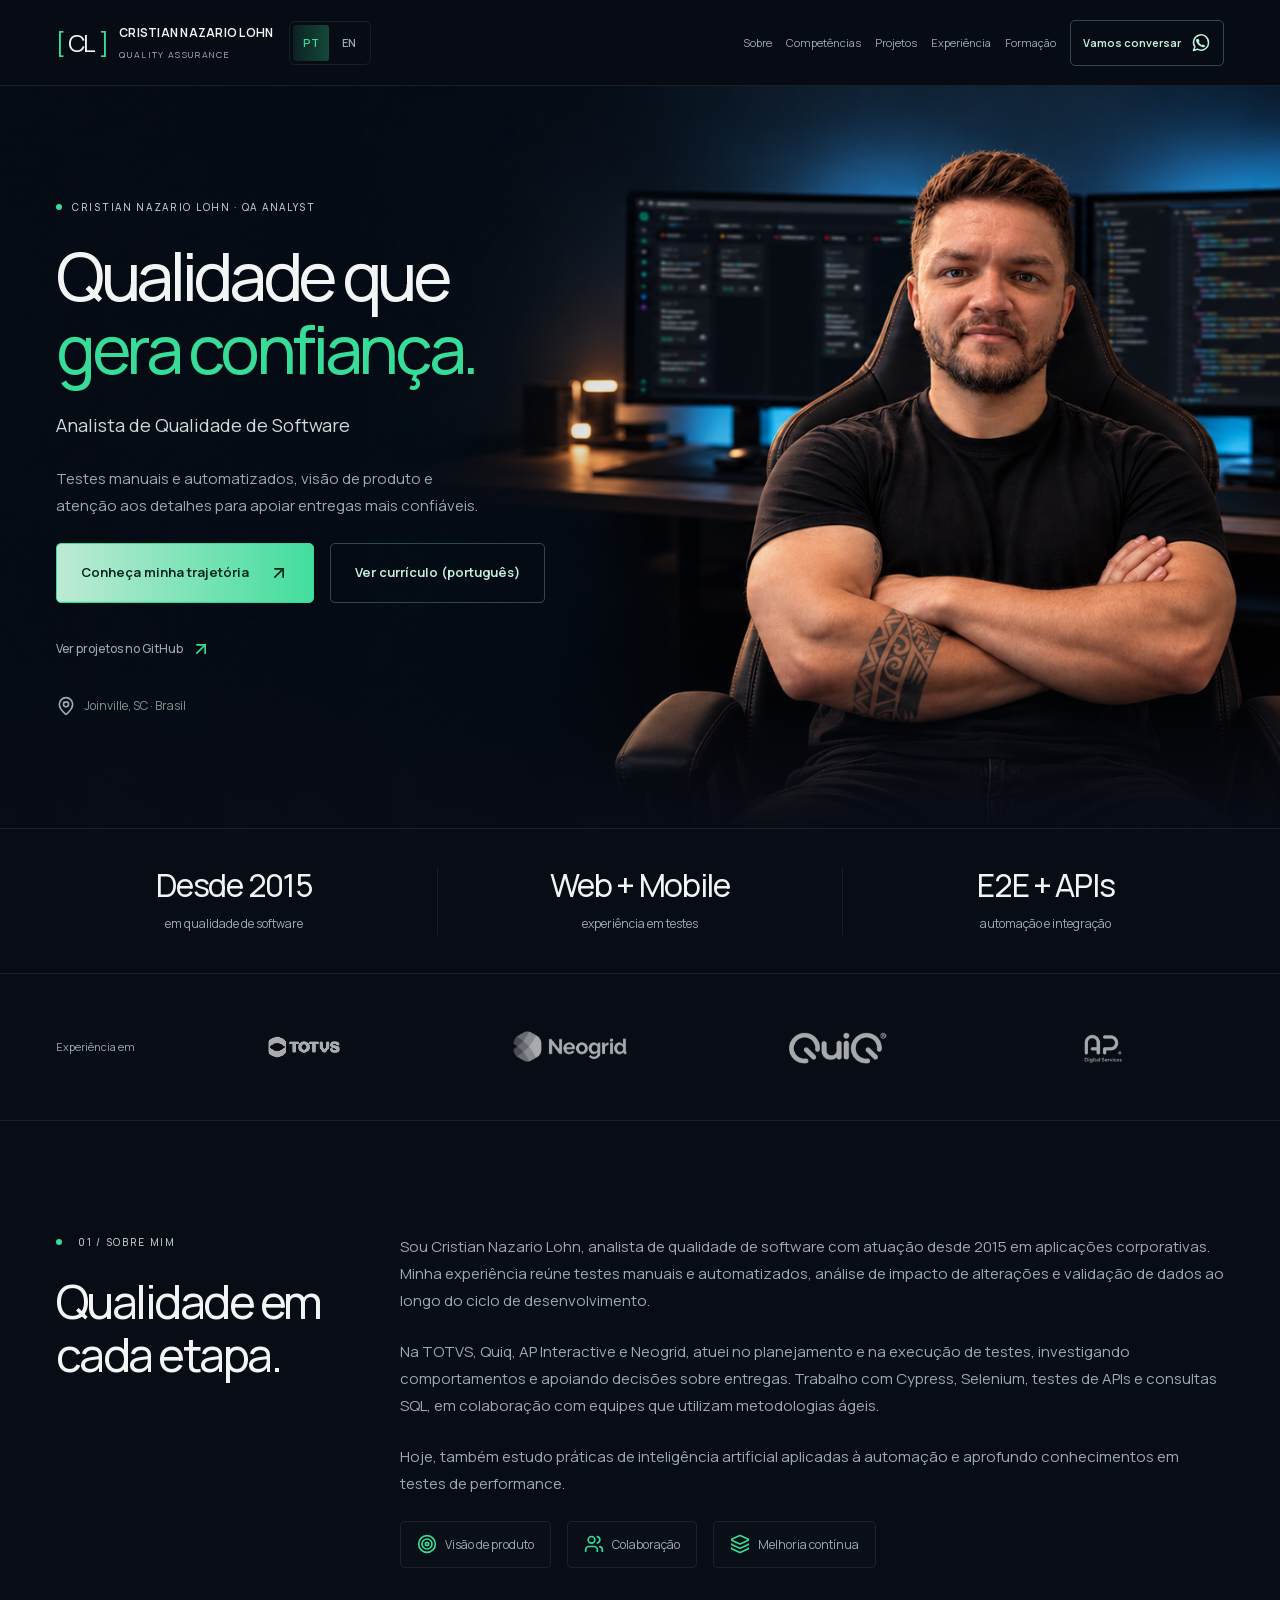
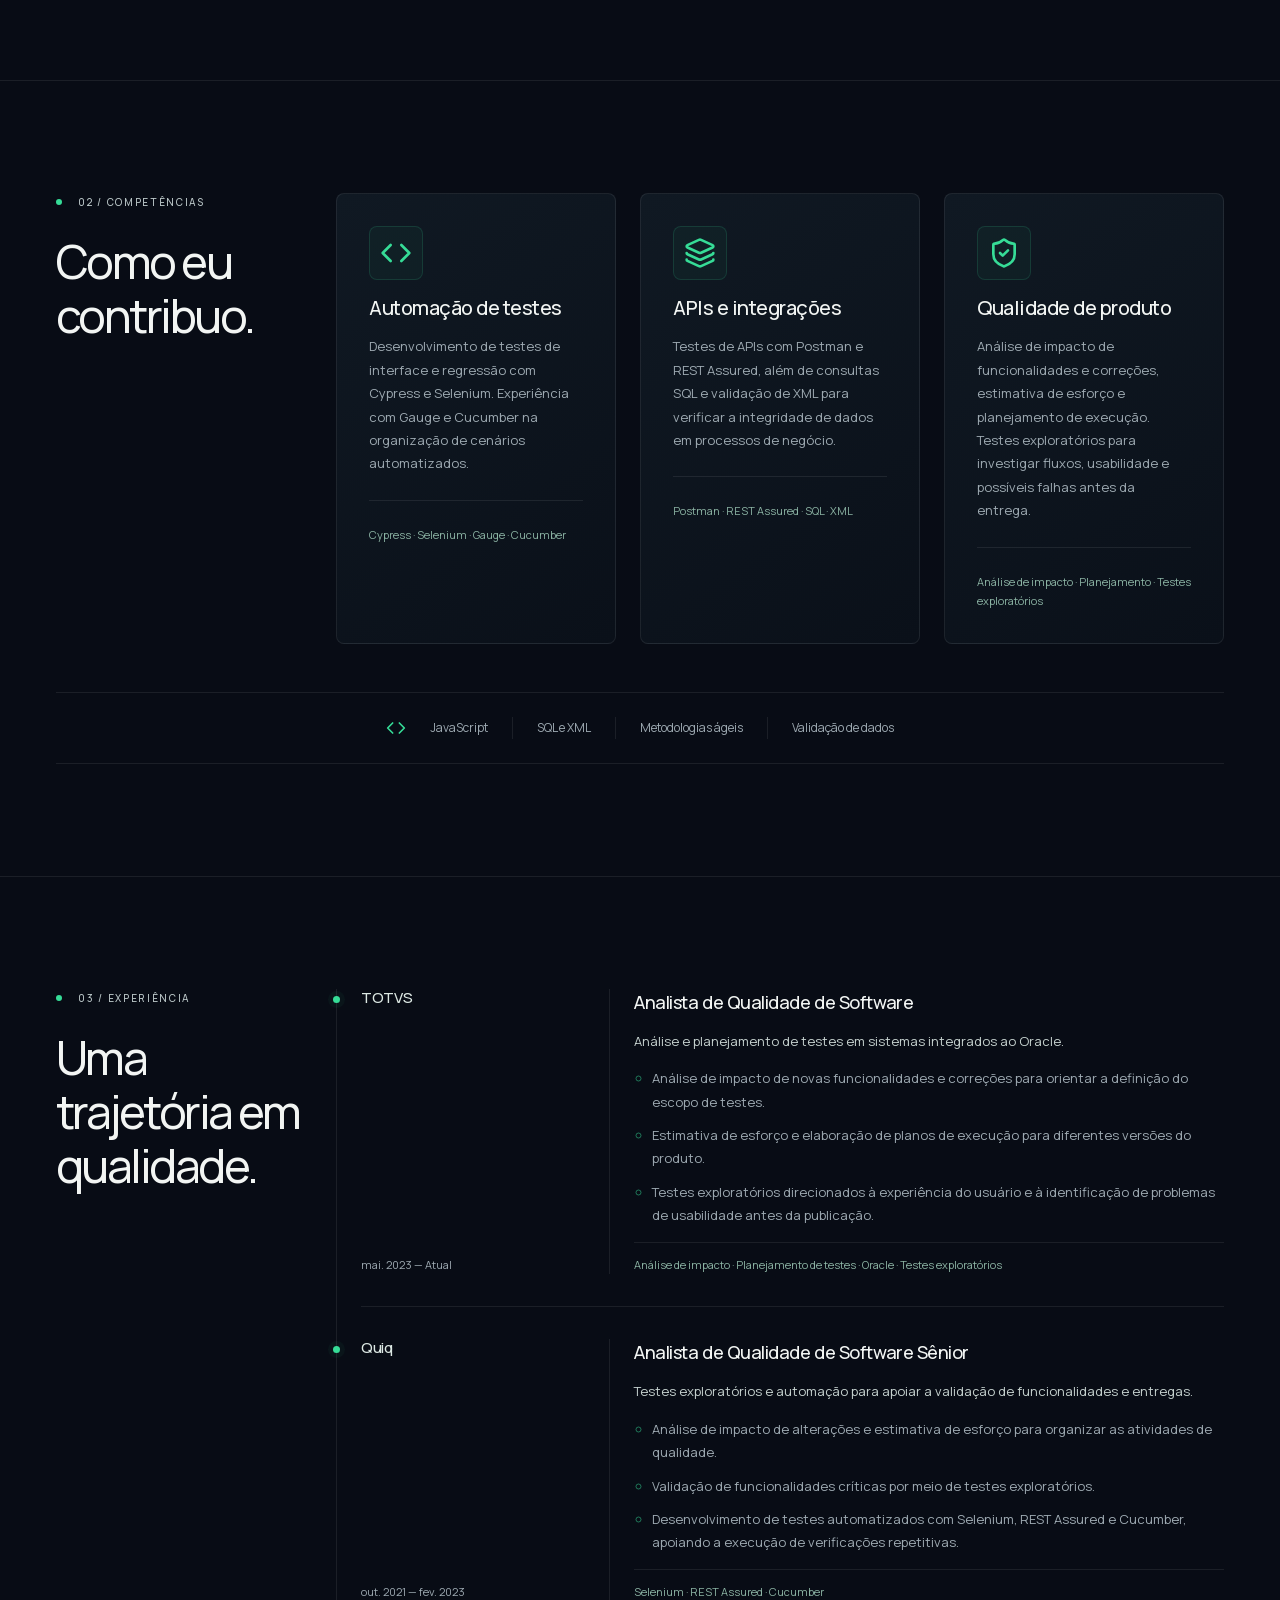
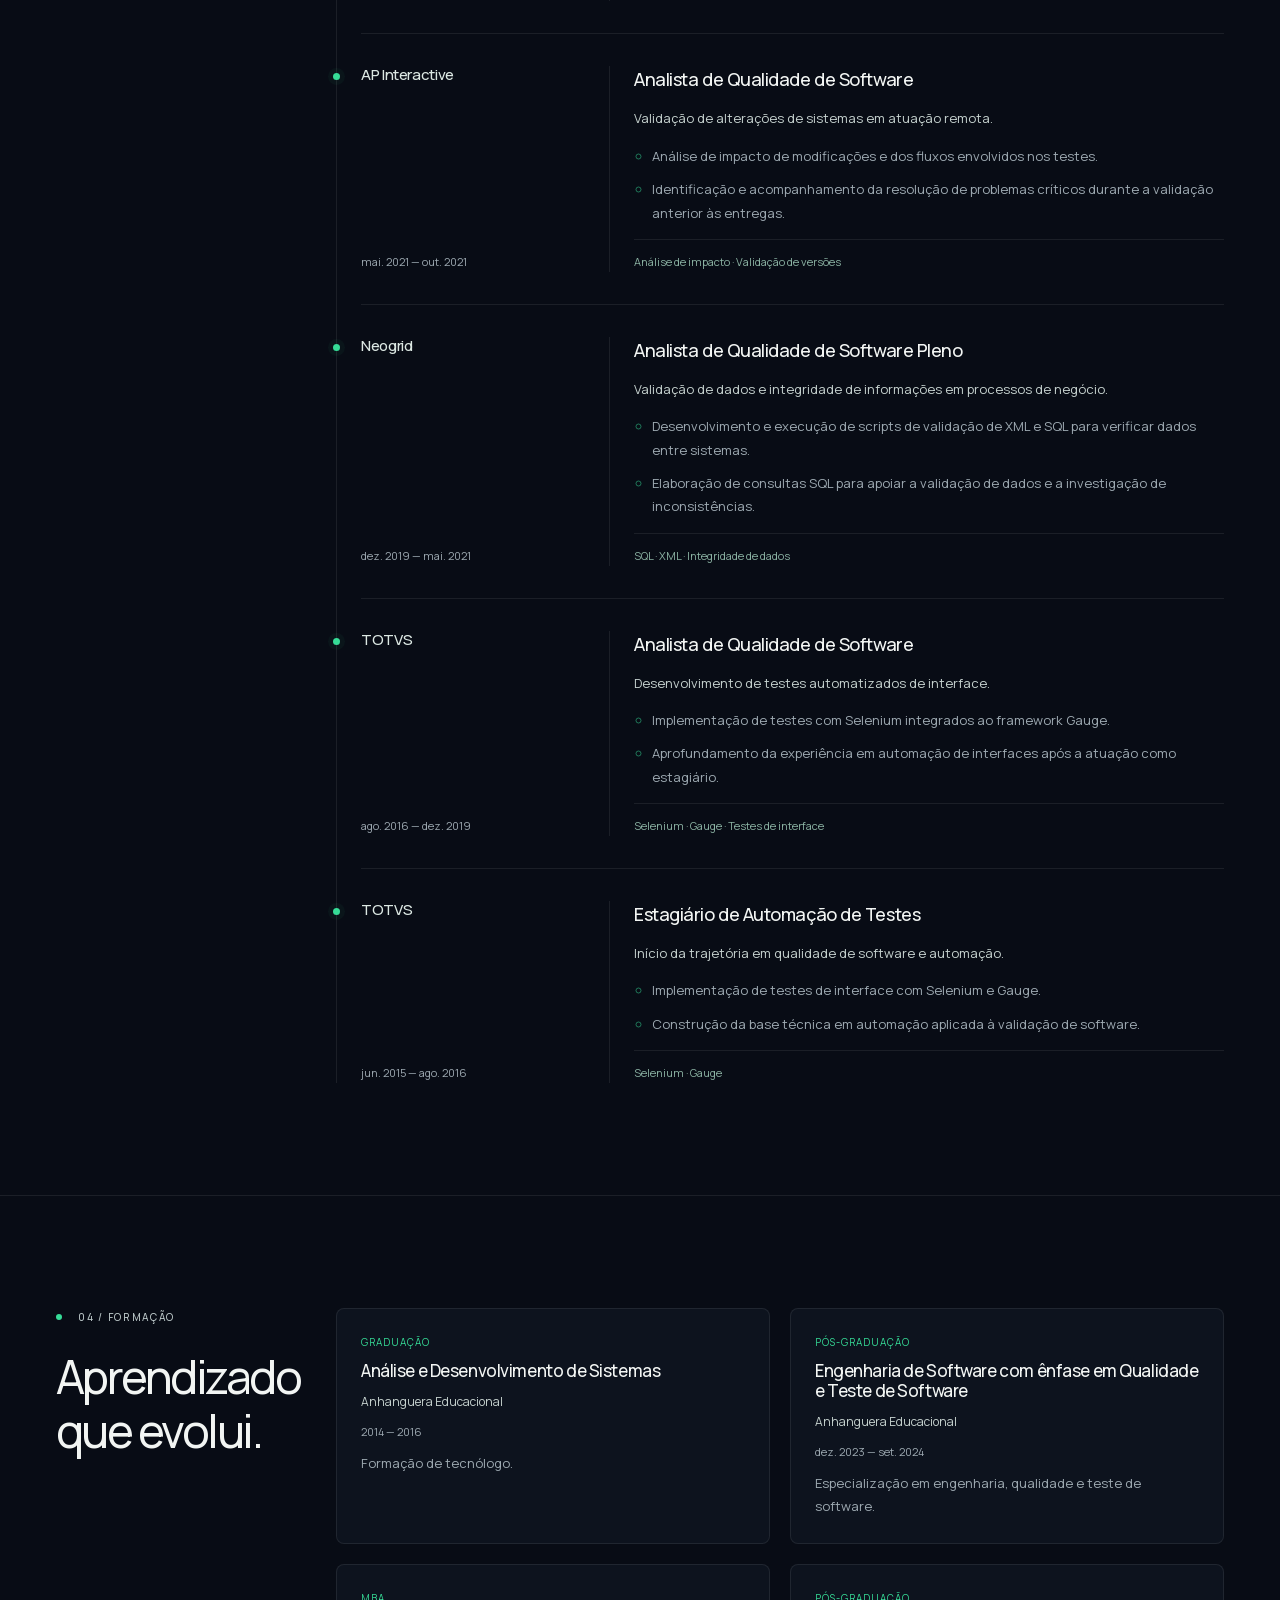
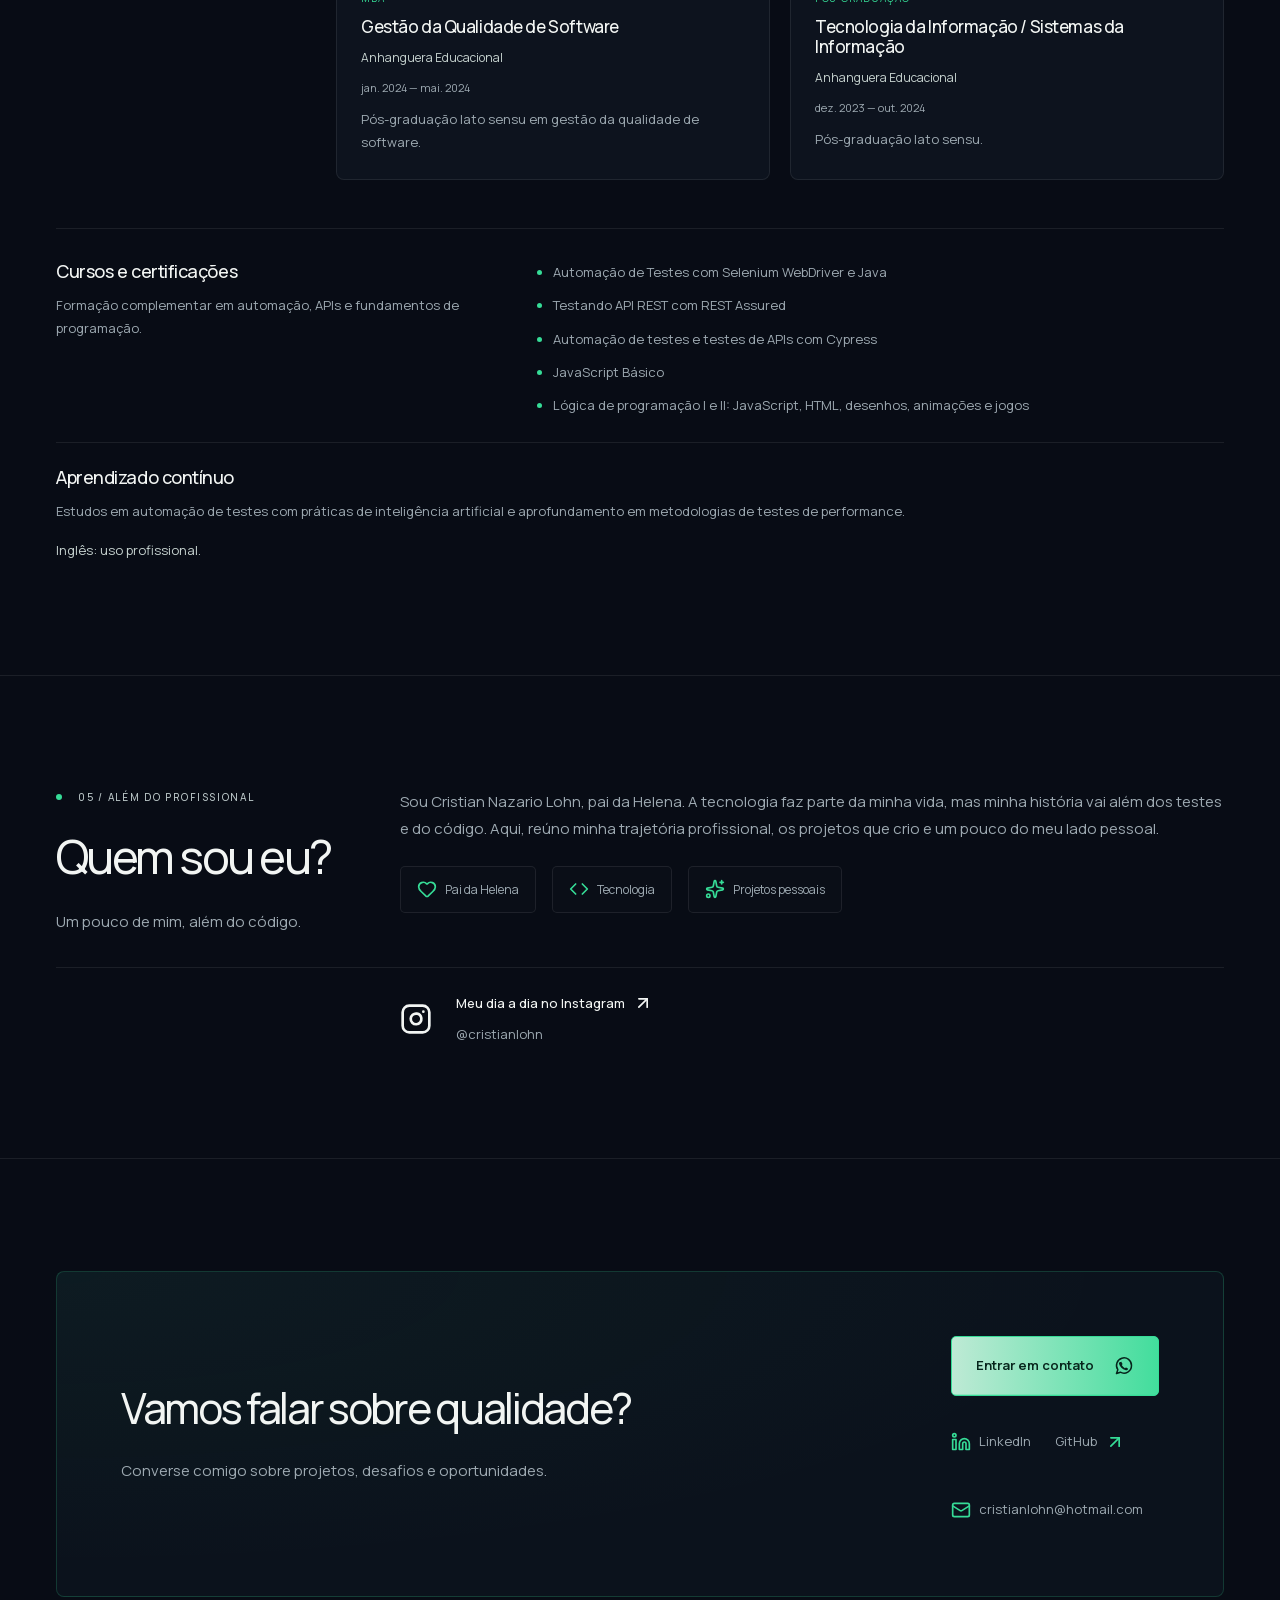
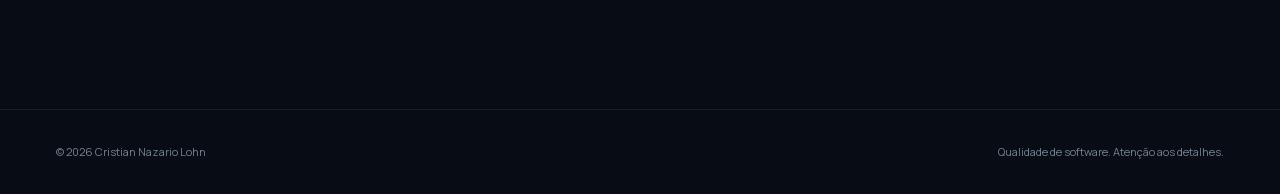
==== commit 9157e450: "whatsapp icon" ====
--- a/index.html
+++ b/index.html
@@ -47,10 +47,7 @@
         <a href="https://github.com/cristianlohn" target="_blank" rel="noopener noreferrer" data-forma-key="055058e4-e272-46a8-abcf-c6c8f7aabedc">Projetos<span class="sr-only" data-forma-key="0ac3e207-fdae-4ffa-b29f-30ae47866eea"> (abre em nova aba)</span></a>
         <a href="./#experiencia" data-forma-key="4bd98d69-efd3-40c3-8c1c-f7a2778ec764">Experiência</a>
         <a href="./#formacao" data-forma-key="9717a9ca-ff2b-4d89-9a7a-0aeeb63c894c">Formação</a>
-        <a class="button button-outline header-cta" href="./#contato" data-forma-key="799c18f9-7103-4ac1-b21e-9382712a45c8">Vamos conversar <svg xmlns="http://www.w3.org/2000/svg" width="24" height="24" viewBox="0 0 24 24" fill="none" stroke="currentColor" stroke-width="2" stroke-linecap="round" stroke-linejoin="round" data-iconstack="lucide:arrow-up-right" class="icon" aria-hidden="true" data-forma-key="a4ad3e07-4c6c-4040-b8f3-d08653f3dc1e">
-  <path d="M7 7h10v10" data-forma-key="f0f470fb-9dfb-43ed-85fe-51c7306fad02"></path>
-  <path d="M7 17 17 7" data-forma-key="e5cb6691-078c-4982-8b10-a63c8d3cfa27"></path>
-</svg></a>
+        <a class="button button-outline header-cta" href="https://wa.me/5547996348698" data-forma-key="799c18f9-7103-4ac1-b21e-9382712a45c8">Vamos conversar <svg xmlns="http://www.w3.org/2000/svg" width="24" height="24" viewBox="0 0 24 24" fill="none" stroke="currentColor" stroke-width="1.8" stroke-linecap="round" stroke-linejoin="round" class="icon" aria-hidden="true" data-forma-key="a4ad3e07-4c6c-4040-b8f3-d08653f3dc1e"><path d="M21 11.5a9 9 0 0 1-13.4 7.9L3 21l1.6-4.6A9 9 0 1 1 21 11.5Z"></path><path d="M8.2 7.2c.3-.3.7-.2.9.2l1 2c.1.3.1.5-.1.7l-.7.8a8 8 0 0 0 3.8 3.8l.8-.7c.2-.2.4-.2.7-.1l2 1c.4.2.5.6.2.9l-.8.9c-.5.5-1.2.6-1.9.4-4.1-1.3-7.3-4.5-8.1-7.9-.2-.6 0-1.1.4-1.5l.8-.5Z" fill="currentColor" stroke="none"></path></svg></a>
       </nav>
     </div>
   </header>
@@ -271,10 +268,7 @@
         <div class="contact-panel" data-forma-key="7a89b40b-ed8f-42f7-ad7c-74f9af5cafd4">
           <div class="contact-copy" data-forma-key="9d62f1aa-2eab-4415-8eb7-d65e99efb59e"><h2 id="contato-titulo" data-forma-key="4e157e55-334b-4c02-badc-83dcb1cd5212">Vamos falar sobre qualidade?</h2><p data-forma-key="e3accc6a-6a4f-4f13-9b1e-c49cf56f8e51">Converse comigo sobre projetos, desafios e oportunidades.</p></div>
           <div class="contact-actions" data-forma-key="2c206dd6-0b39-41eb-8f8c-d2ff7527fd5c">
-            <a class="button button-primary" href="https://wa.me/+5547996348698" data-forma-key="dd174060-939f-411b-b14a-4e9cf23963b1" style="background-image: linear-gradient(90deg, rgb(190, 234, 213) 0%, rgb(54, 220, 151) 50%, rgb(190, 234, 213) 100%) !important; background-position: 0% 50% !important; background-size: 220% 100% !important; background-repeat:  !important; background-attachment:  !important; background-origin:  !important; background-color: var(--color-primary) !important; display: inline-flex !important; position: static !important; z-index: auto !important; box-sizing: border-box !important; min-width: 0px !important; min-height: 58px !important; flex-flow: row !important; flex: 0 1 auto !important; place-items: center normal !important; place-content: normal center !important; place-self: auto !important; order: 0 !important; grid-template-columns: none !important; grid-template-rows: none !important; grid-auto-flow: row !important; grid-area: auto !important; gap: 20px !important; margin: 0px !important; padding: 17px 24px !important; color: var(--color-on-primary) !important; font-family: var(--font-body) !important; font-size: 13px !important; font-weight: 650 !important; font-style: normal !important; line-height: var(--line-height-body) !important; letter-spacing: normal !important; text-align: center !important; text-transform: none !important; text-decoration: none !important; white-space: normal !important; overflow-wrap: anywhere !important; word-break: normal !important; border-width: 1px !important; border-style: solid !important; border-top-color: var(--color-primary) !important; border-right-color: var(--color-primary) !important; border-bottom-color: var(--color-primary) !important; border-left-color: var(--color-primary) !important; border-top-left-radius: var(--radius-sm) !important; border-top-right-radius: var(--radius-sm) !important; border-bottom-right-radius: var(--radius-sm) !important; border-bottom-left-radius: var(--radius-sm) !important; box-shadow: none !important; text-shadow: none !important; opacity: 1 !important; object-fit: fill !important; object-position: 50% 50% !important; overflow: visible !important; transform: none !important; filter: none !important;">Entrar em contato <svg xmlns="http://www.w3.org/2000/svg" width="24" height="24" viewBox="0 0 24 24" fill="none" stroke="currentColor" stroke-width="2" stroke-linecap="round" stroke-linejoin="round" data-iconstack="lucide:arrow-up-right" class="icon" aria-hidden="true" data-forma-key="9b5fc2fb-e0ba-4a54-a0f3-41344052ea24">
-  <path d="M7 7h10v10" data-forma-key="13db888a-600b-47a1-b127-8c07f379d436"></path>
-  <path d="M7 17 17 7" data-forma-key="ef0764d2-f151-47d4-a11a-0d23c01a5f46"></path>
-</svg></a>
+            <a class="button button-primary" href="https://wa.me/+5547996348698" data-forma-key="dd174060-939f-411b-b14a-4e9cf23963b1" style="background-image: linear-gradient(90deg, rgb(190, 234, 213) 0%, rgb(54, 220, 151) 50%, rgb(190, 234, 213) 100%) !important; background-position: 0% 50% !important; background-size: 220% 100% !important; background-repeat:  !important; background-attachment:  !important; background-origin:  !important; background-color: var(--color-primary) !important; display: inline-flex !important; position: static !important; z-index: auto !important; box-sizing: border-box !important; min-width: 0px !important; min-height: 58px !important; flex-flow: row !important; flex: 0 1 auto !important; place-items: center normal !important; place-content: normal center !important; place-self: auto !important; order: 0 !important; grid-template-columns: none !important; grid-template-rows: none !important; grid-auto-flow: row !important; grid-area: auto !important; gap: 20px !important; margin: 0px !important; padding: 17px 24px !important; color: var(--color-on-primary) !important; font-family: var(--font-body) !important; font-size: 13px !important; font-weight: 650 !important; font-style: normal !important; line-height: var(--line-height-body) !important; letter-spacing: normal !important; text-align: center !important; text-transform: none !important; text-decoration: none !important; white-space: normal !important; overflow-wrap: anywhere !important; word-break: normal !important; border-width: 1px !important; border-style: solid !important; border-top-color: var(--color-primary) !important; border-right-color: var(--color-primary) !important; border-bottom-color: var(--color-primary) !important; border-left-color: var(--color-primary) !important; border-top-left-radius: var(--radius-sm) !important; border-top-right-radius: var(--radius-sm) !important; border-bottom-right-radius: var(--radius-sm) !important; border-bottom-left-radius: var(--radius-sm) !important; box-shadow: none !important; text-shadow: none !important; opacity: 1 !important; object-fit: fill !important; object-position: 50% 50% !important; overflow: visible !important; transform: none !important; filter: none !important;">Entrar em contato <svg xmlns="http://www.w3.org/2000/svg" width="24" height="24" viewBox="0 0 24 24" fill="none" stroke="currentColor" stroke-width="1.8" stroke-linecap="round" stroke-linejoin="round" class="icon" aria-hidden="true" data-forma-key="9b5fc2fb-e0ba-4a54-a0f3-41344052ea24"><path d="M21 11.5a9 9 0 0 1-13.4 7.9L3 21l1.6-4.6A9 9 0 1 1 21 11.5Z"></path><path d="M8.2 7.2c.3-.3.7-.2.9.2l1 2c.1.3.1.5-.1.7l-.7.8a8 8 0 0 0 3.8 3.8l.8-.7c.2-.2.4-.2.7-.1l2 1c.4.2.5.6.2.9l-.8.9c-.5.5-1.2.6-1.9.4-4.1-1.3-7.3-4.5-8.1-7.9-.2-.6 0-1.1.4-1.5l.8-.5Z" fill="currentColor" stroke="none"></path></svg></a>
             <ul class="social-list" data-forma-key="15a3e3ef-d6ae-4e83-a687-bb619cb55c30"><li data-forma-key="48f137e6-9d9b-471a-9355-7afdb011277c"><a class="social-item" href="https://www.linkedin.com/in/cristianlohn" target="_blank" rel="noopener noreferrer" data-forma-key="7672af1d-9c68-4655-8b41-87791f98364a"><svg xmlns="http://www.w3.org/2000/svg" width="24" height="24" viewBox="0 0 24 24" fill="none" stroke="currentColor" stroke-width="2" stroke-linecap="round" stroke-linejoin="round" data-iconstack="lucide:linkedin" class="icon" aria-hidden="true" data-forma-key="75a97f7b-68be-49db-9433-e8b83dd79f38">
   <path d="M16 8a6 6 0 0 1 6 6v7h-4v-7a2 2 0 0 0-2-2 2 2 0 0 0-2 2v7h-4v-7a6 6 0 0 1 6-6z" data-forma-key="49fbe5ae-2a87-4be8-a701-1ba087e95448"></path>
   <rect width="4" height="12" x="2" y="9" data-forma-key="6970ada5-2e17-4ef5-9068-415205c7ddd8"></rect>
